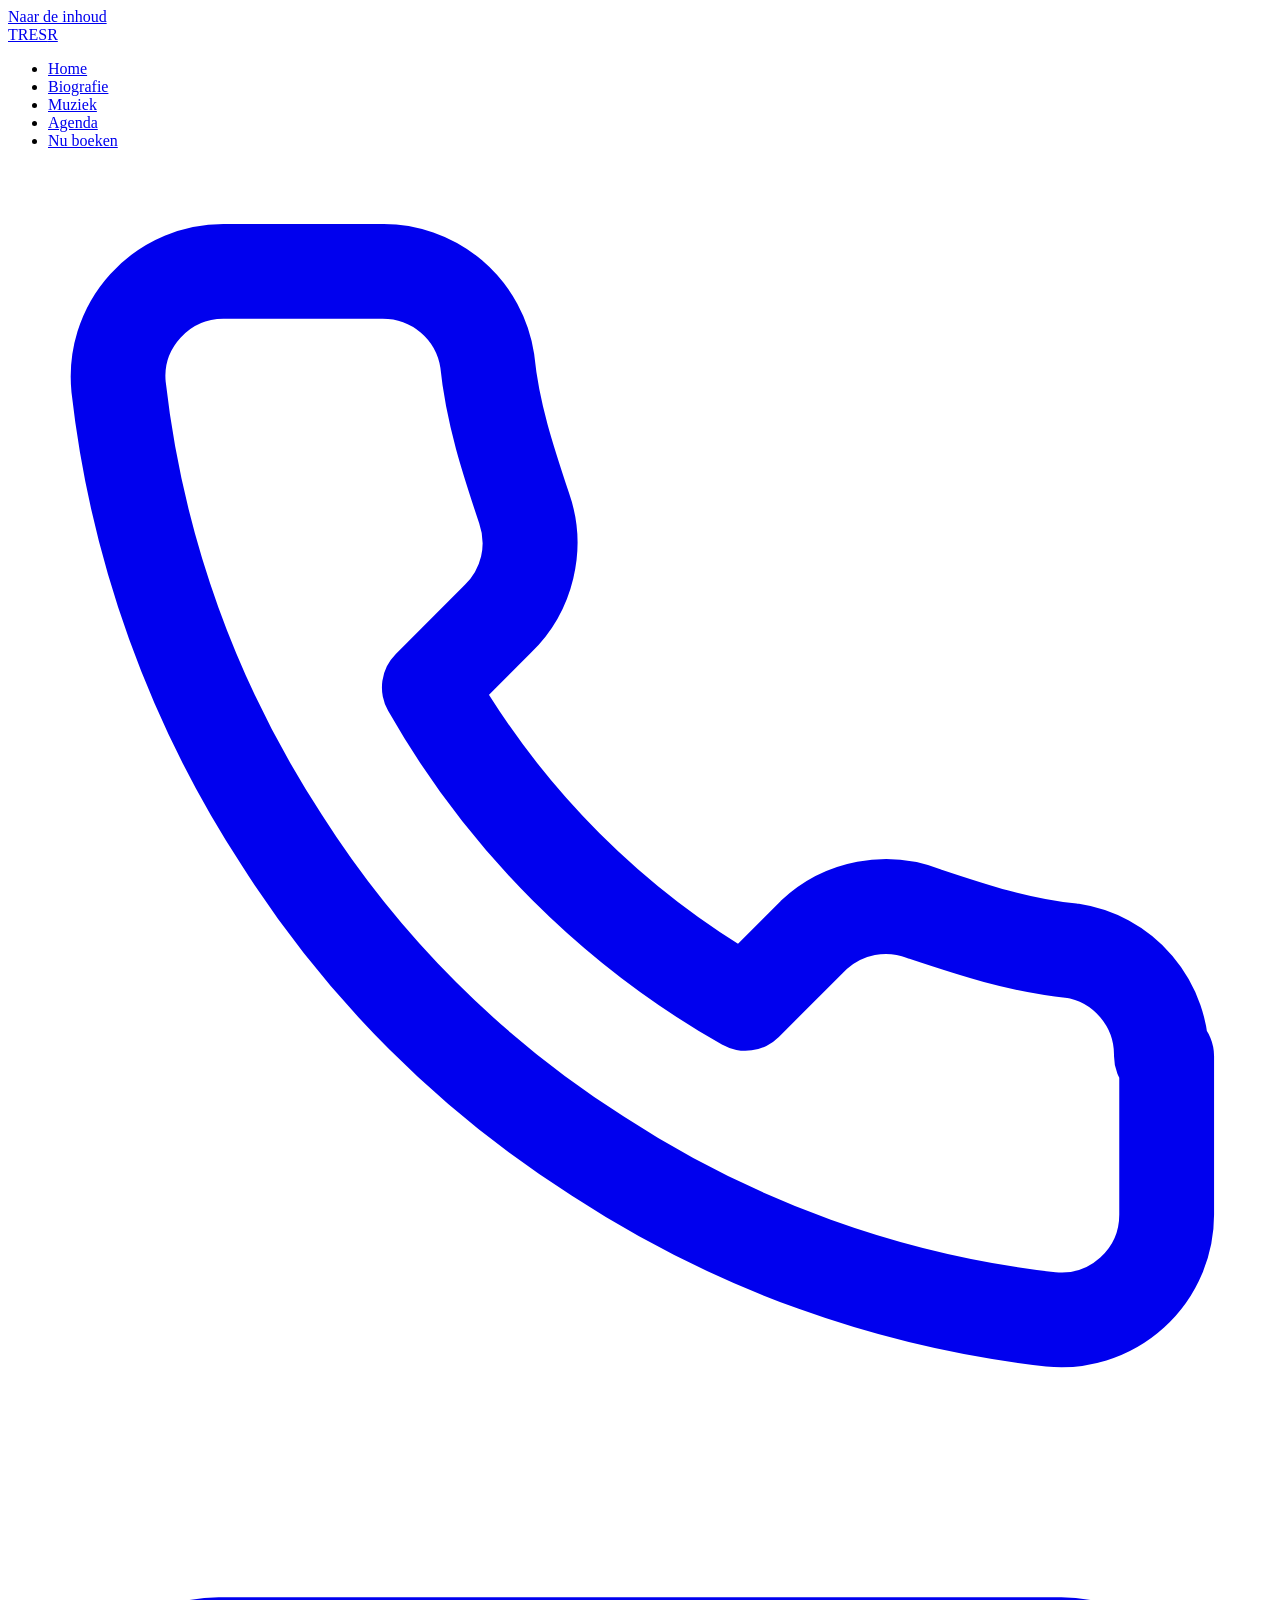
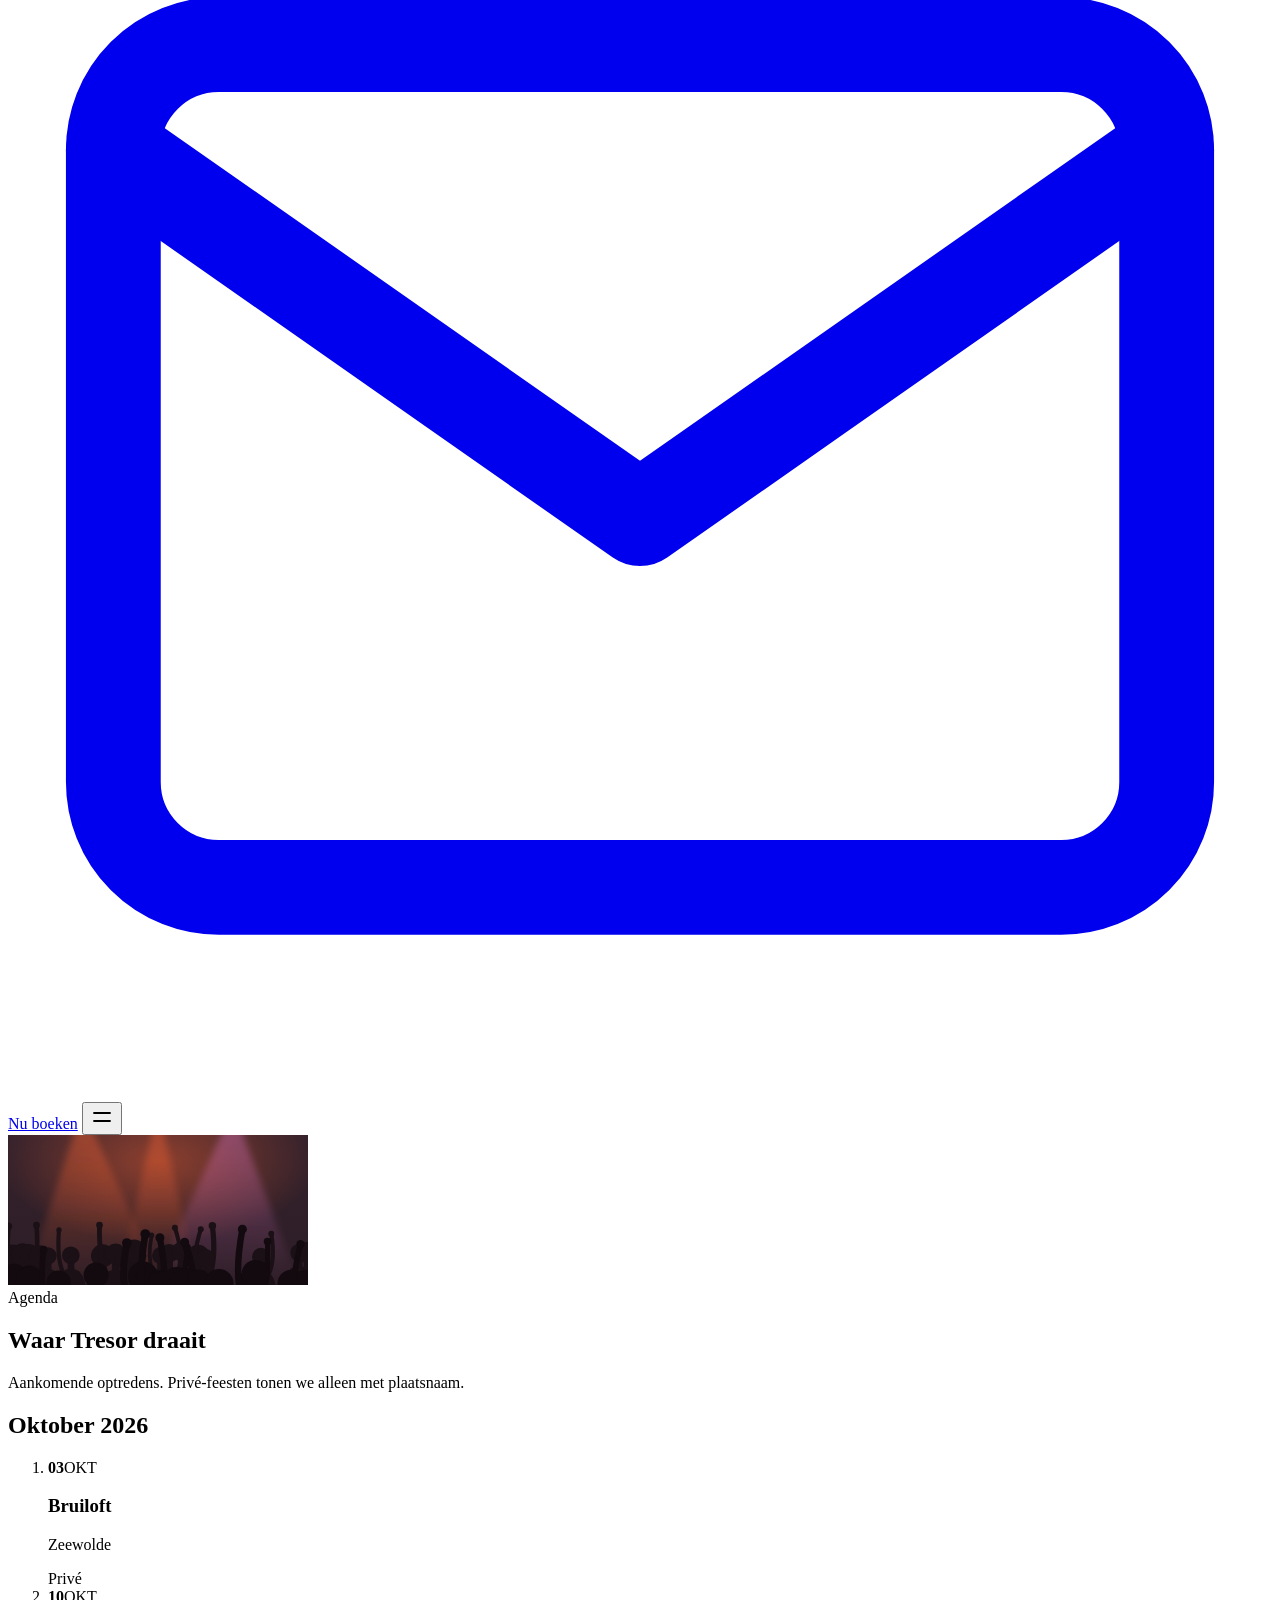
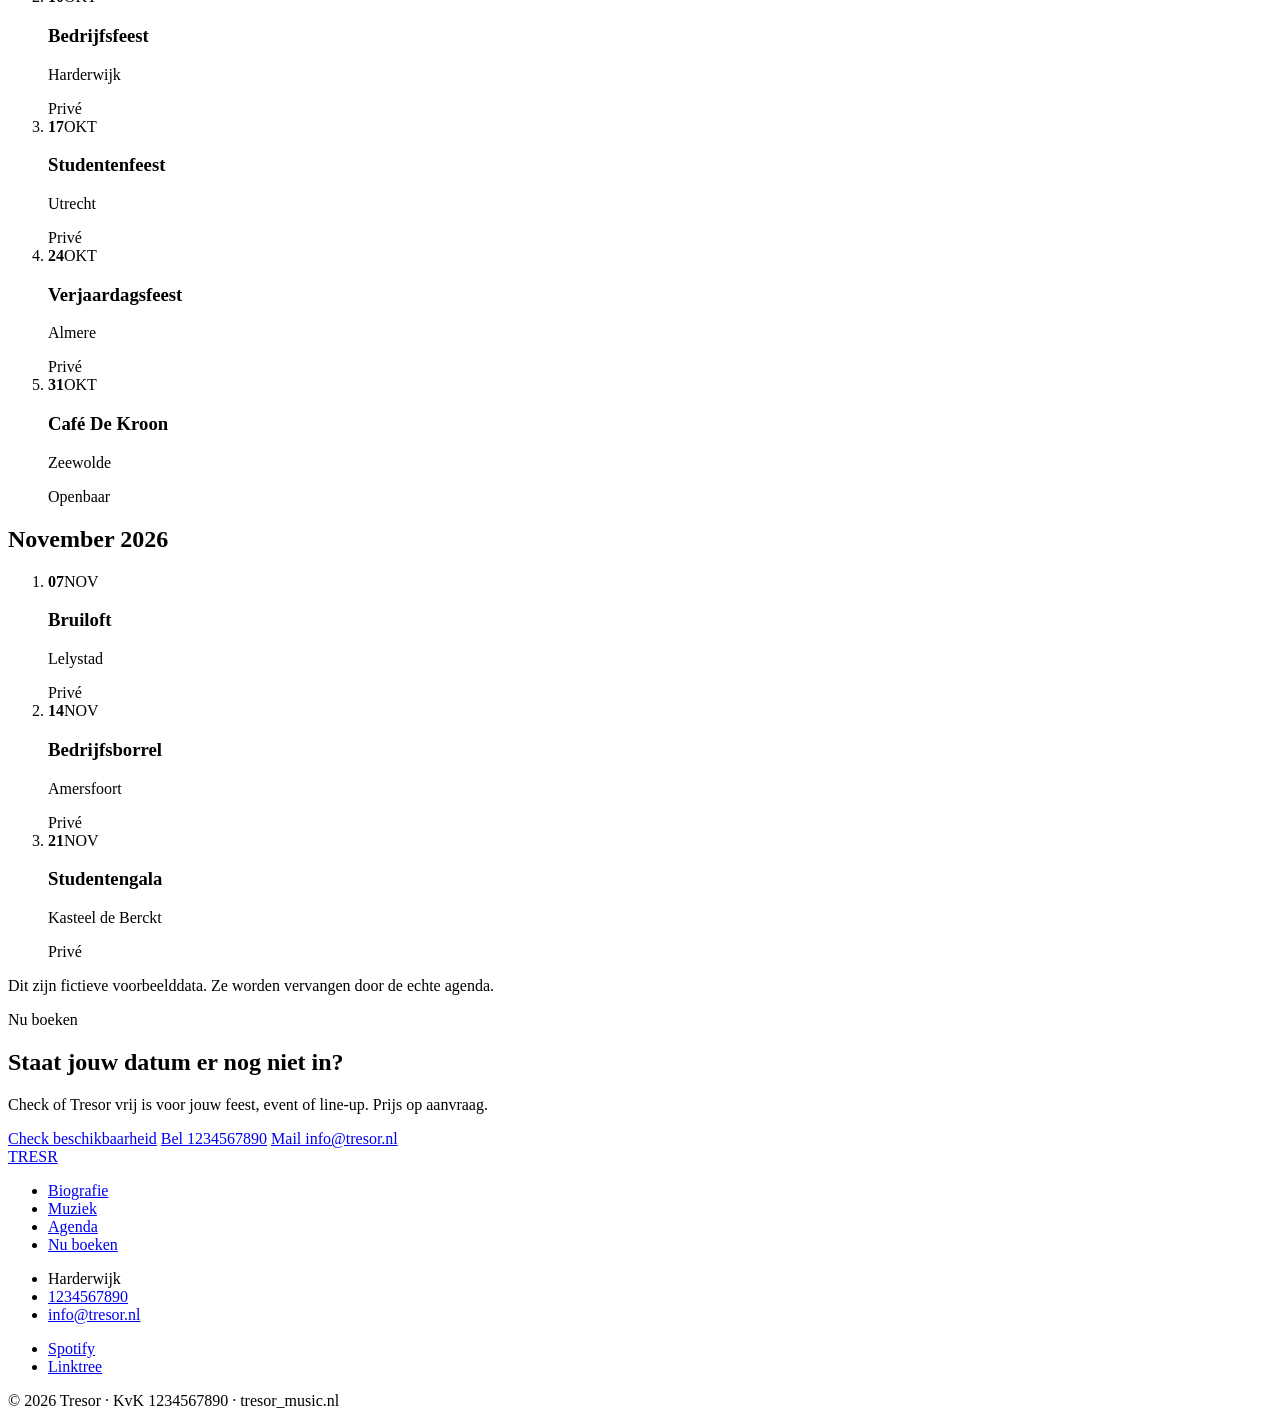
==== agenda.html @ 62b2f8a9 "Add files via upload" ====
<!DOCTYPE html>
<html lang="nl">
<head>
<meta charset="UTF-8">
<meta name="viewport" content="width=device-width, initial-scale=1, viewport-fit=cover">
<title>Agenda | Tresor, DJ uit Harderwijk</title>
<meta name="description" content="Bekijk de agenda van Tresor, DJ en zanger uit Harderwijk: aankomende optredens op bruiloften, bedrijfsfeesten en studentengala's.">
<link rel="preconnect" href="https://fonts.googleapis.com">
<link rel="preconnect" href="https://fonts.gstatic.com" crossorigin>
<link href="https://fonts.googleapis.com/css2?family=Manrope:wght@200;300;400;500;600&display=swap" rel="stylesheet">
<link rel="stylesheet" href="styles.css">
<script src="main.js" defer></script>
</head>
<body>
<!-- Gegenereerde sfeer-illustraties (SVG). Vervang per plek door een echte foto: verwijder de <svg class="scene"> en zet een <img> in de .ph -->
<svg class="sprite" aria-hidden="true" width="0" height="0" style="position:absolute"><defs>
<linearGradient id="gBeamO" x1="0" y1="0" x2="0" y2="1"><stop offset="0" stop-color="#FD6432" stop-opacity=".42"/><stop offset="1" stop-color="#FD6432" stop-opacity="0"/></linearGradient>
<linearGradient id="gBeamP" x1="0" y1="0" x2="0" y2="1"><stop offset="0" stop-color="#F480E1" stop-opacity=".36"/><stop offset="1" stop-color="#F480E1" stop-opacity="0"/></linearGradient>
<linearGradient id="gBg" x1="0" y1="0" x2="0" y2="1"><stop offset="0" stop-color="#37232d"/><stop offset="1" stop-color="#2A1C24"/></linearGradient>
<radialGradient id="gHazeO"><stop offset="0" stop-color="#FD6432" stop-opacity=".45"/><stop offset="1" stop-color="#FD6432" stop-opacity="0"/></radialGradient>
<radialGradient id="gHazeP"><stop offset="0" stop-color="#F480E1" stop-opacity=".35"/><stop offset="1" stop-color="#F480E1" stop-opacity="0"/></radialGradient>
<linearGradient id="gSun" x1="0" y1="0" x2="0" y2="1"><stop offset="0" stop-color="#FD6432"/><stop offset="1" stop-color="#F480E1"/></linearGradient>
<filter id="fBlur" x="-50%" y="-50%" width="200%" height="200%"><feGaussianBlur stdDeviation="14"/></filter>
<filter id="fBeam" x="-50%" y="-10%" width="200%" height="120%"><feGaussianBlur stdDeviation="10"/></filter>
<filter id="fSoft" x="-50%" y="-50%" width="200%" height="200%"><feGaussianBlur stdDeviation="4"/></filter>
</defs><symbol id="s-hero" viewBox="0 0 1600 900" preserveAspectRatio="xMidYMid slice"><rect width="1600" height="900" fill="url(#gBg)"/><ellipse cx="760" cy="360" rx="520" ry="300" fill="url(#gHazeO)"/><polygon points="502 0 538 0 760 820 240 820" fill="url(#gBeamO)" filter="url(#fBeam)"/><polygon points="1022 0 1058 0 1320 820 820 820" fill="url(#gBeamP)" filter="url(#fBeam)"/><polygon points="770 0 790 0 920 700 640 700" fill="url(#gBeamO)" filter="url(#fBeam)"/><rect x="593" y="386" width="33" height="53" fill="#140c11"/><path d="M518 640 C518 450 559 428 610 428 C661 428 702 450 702 640Z" fill="#140c11"/><circle cx="610" cy="360" r="44" fill="#140c11"/><path d="M619 317 A44 44 0 0 1 636 395" stroke="#FD6432" stroke-width="4" fill="none" stroke-linecap="round" opacity=".8"/><path d="M640 410 C680 470 670 540 700 590 C710 610 690 630 670 612" stroke="#FD6432" stroke-opacity=".75" stroke-width="12" fill="none" stroke-linecap="round"/><rect x="943" y="378" width="35" height="55" fill="#140c11"/><path d="M864 640 C864 444 907 421 960 421 C1013 421 1056 444 1056 640Z" fill="#140c11"/><circle cx="960" cy="350" r="46" fill="#140c11"/><path d="M969 305 A46 46 0 0 1 988 387" stroke="#F480E1" stroke-width="4" fill="none" stroke-linecap="round" opacity=".8"/><path d="M900 440 Q860 360 918 344" stroke="#140c11" stroke-width="22" stroke-linecap="round" fill="none"/><circle cx="918" cy="344" r="15" fill="#140c11"/><path d="M1020 440 Q1062 360 1004 344" stroke="#140c11" stroke-width="22" stroke-linecap="round" fill="none"/><circle cx="1004" cy="344" r="15" fill="#140c11"/><path d="M912 350 A48 52 0 0 1 1008 350" stroke="#140c11" stroke-width="12" fill="none"/><rect x="380" y="560" width="840" height="340" fill="#1c1217"/><rect x="380" y="560" width="840" height="4" fill="#FD6432" opacity=".6"/><rect x="-12" y="798" width="28" height="44" fill="#120a0f"/><path d="M-68 1008 C-68 851 -36 833 2 833 C40 833 71 851 71 1008Z" fill="#120a0f"/><circle cx="1.5955061499935823" cy="776.2387177157877" r="36.38632684374735" fill="#120a0f"/><rect x="17" y="791" width="28" height="44" fill="#120a0f"/><path d="M-39 1009 C-39 844 -7 826 31 826 C69 826 100 844 100 1009Z" fill="#120a0f"/><circle cx="30.85927241038999" cy="769.1212798810083" r="36.545753603065776" fill="#120a0f"/><path d="M57 829 Q36 780 40 699" stroke="#120a0f" stroke-width="14" stroke-linecap="round" fill="none"/><circle cx="40" cy="699" r="10" fill="#120a0f"/><rect x="73" y="789" width="23" height="37" fill="#120a0f"/><path d="M27 974 C27 833 53 818 85 818 C117 818 143 833 143 974Z" fill="#120a0f"/><circle cx="85.01155869227559" cy="770.3043328804764" r="30.739560848008928" fill="#120a0f"/><rect x="77" y="802" width="21" height="33" fill="#120a0f"/><path d="M35 956 C35 842 59 828 87 828 C116 828 140 842 140 956Z" fill="#120a0f"/><circle cx="87.46732915329349" cy="785.2034383384029" r="27.631626322408028" fill="#120a0f"/><path d="M255 834 Q277 784 262 686" stroke="#120a0f" stroke-width="14" stroke-linecap="round" fill="none"/><circle cx="262" cy="686" r="10" fill="#120a0f"/><rect x="215" y="793" width="24" height="37" fill="#120a0f"/><path d="M168 977 C168 838 194 823 227 823 C260 823 286 838 286 977Z" fill="#120a0f"/><circle cx="227.01093539857925" cy="774.3418427026422" r="31.233942399529152" fill="#120a0f"/><path d="M337 843 Q315 794 320 680" stroke="#120a0f" stroke-width="14" stroke-linecap="round" fill="none"/><circle cx="320" cy="680" r="10" fill="#120a0f"/><rect x="353" y="803" width="23" height="37" fill="#120a0f"/><path d="M306 975 C306 848 332 832 364 832 C397 832 423 848 423 975Z" fill="#120a0f"/><circle cx="364.30277611658204" cy="784.2570961428694" r="30.89091037967072" fill="#120a0f"/><rect x="357" y="806" width="26" height="41" fill="#120a0f"/><path d="M306 994 C306 855 335 838 370 838 C406 838 435 855 435 994Z" fill="#120a0f"/><circle cx="370.2619884307018" cy="785.5564770377292" r="34.05528250595022" fill="#120a0f"/><rect x="391" y="785" width="29" height="45" fill="#120a0f"/><path d="M334 1015 C334 840 366 821 405 821 C445 821 477 840 477 1015Z" fill="#120a0f"/><circle cx="405.3405834979325" cy="762.8044078041419" r="37.575595367708736" fill="#120a0f"/><rect x="461" y="805" width="26" height="41" fill="#120a0f"/><path d="M408 997 C408 855 438 838 474 838 C510 838 540 855 540 997Z" fill="#120a0f"/><circle cx="474.0789616057682" cy="784.1618361149237" r="34.565804242090394" fill="#120a0f"/><path d="M616 845 Q639 792 606 679" stroke="#120a0f" stroke-width="15" stroke-linecap="round" fill="none"/><circle cx="606" cy="679" r="10" fill="#120a0f"/><rect x="574" y="802" width="25" height="39" fill="#120a0f"/><path d="M524 987 C524 850 552 833 587 833 C621 833 649 850 649 987Z" fill="#120a0f"/><circle cx="586.72647313885" cy="782.5039344851541" r="32.88238822821542" fill="#120a0f"/><path d="M779 845 Q801 796 796 717" stroke="#120a0f" stroke-width="14" stroke-linecap="round" fill="none"/><circle cx="796" cy="717" r="10" fill="#120a0f"/><rect x="739" y="805" width="24" height="37" fill="#120a0f"/><path d="M692 976 C692 850 719 834 751 834 C784 834 810 850 810 976Z" fill="#120a0f"/><circle cx="751.2321523368146" cy="786.269999272837" r="30.925541928150906" fill="#120a0f"/><rect x="749" y="809" width="25" height="40" fill="#120a0f"/><path d="M698 990 C698 857 726 841 761 841 C796 841 825 857 825 990Z" fill="#120a0f"/><circle cx="761.2192622669094" cy="788.8001174171853" r="33.3743903423817" fill="#120a0f"/><rect x="827" y="787" width="23" height="36" fill="#120a0f"/><path d="M781 970 C781 830 807 815 838 815 C869 815 895 830 895 970Z" fill="#120a0f"/><circle cx="838.0171850286142" cy="768.8783926778918" r="29.97144975222809" fill="#120a0f"/><path d="M844 825 Q821 774 853 673" stroke="#120a0f" stroke-width="14" stroke-linecap="round" fill="none"/><circle cx="853" cy="673" r="10" fill="#120a0f"/><rect x="860" y="784" width="24" height="38" fill="#120a0f"/><path d="M812 982 C812 830 839 814 873 814 C906 814 933 830 933 982Z" fill="#120a0f"/><circle cx="872.5359294853611" cy="764.3862129992615" r="32.06504448377653" fill="#120a0f"/><path d="M983 832 Q1009 772 975 677" stroke="#120a0f" stroke-width="17" stroke-linecap="round" fill="none"/><circle cx="975" cy="677" r="12" fill="#120a0f"/><rect x="935" y="783" width="28" height="45" fill="#120a0f"/><path d="M878 1014 C878 838 910 819 949 819 C988 819 1020 838 1020 1014Z" fill="#120a0f"/><circle cx="949.4033160073609" cy="760.9451548652439" r="37.386745917563275" fill="#120a0f"/><rect x="957" y="803" width="28" height="44" fill="#120a0f"/><path d="M901 1008 C901 856 932 837 970 837 C1008 837 1040 856 1040 1008Z" fill="#120a0f"/><circle cx="970.428863297759" cy="780.857903950003" r="36.413348407132666" fill="#120a0f"/><rect x="992" y="801" width="28" height="44" fill="#120a0f"/><path d="M936 1011 C936 854 968 836 1006 836 C1045 836 1076 854 1076 1011Z" fill="#120a0f"/><circle cx="1006.1812987372086" cy="778.8899995263399" r="36.75991569713122" fill="#120a0f"/><rect x="1009" y="793" width="25" height="39" fill="#120a0f"/><path d="M960 983 C960 839 987 823 1021 823 C1055 823 1082 839 1082 983Z" fill="#120a0f"/><circle cx="1021.171479587709" cy="773.3923710333684" r="32.24087581511077" fill="#120a0f"/><rect x="1016" y="793" width="25" height="39" fill="#120a0f"/><path d="M966 986 C966 841 994 824 1028 824 C1062 824 1090 841 1090 986Z" fill="#120a0f"/><circle cx="1028.0717504924255" cy="773.7719773322494" r="32.71113274418469" fill="#120a0f"/><rect x="1069" y="798" width="24" height="39" fill="#120a0f"/><path d="M1020 983 C1020 845 1048 829 1081 829 C1115 829 1142 845 1142 983Z" fill="#120a0f"/><circle cx="1081.1148196061317" cy="778.9324091568086" r="32.08432179134792" fill="#120a0f"/><rect x="1185" y="800" width="22" height="35" fill="#120a0f"/><path d="M1141 963 C1141 842 1166 828 1196 828 C1226 828 1250 842 1250 963Z" fill="#120a0f"/><circle cx="1195.653044170444" cy="783.0505232450065" r="28.85162743357741" fill="#120a0f"/><path d="M1253 837 Q1275 786 1275 693" stroke="#120a0f" stroke-width="15" stroke-linecap="round" fill="none"/><circle cx="1275" cy="693" r="10" fill="#120a0f"/><rect x="1211" y="795" width="25" height="39" fill="#120a0f"/><path d="M1162 984 C1162 842 1190 826 1223 826 C1257 826 1285 842 1285 984Z" fill="#120a0f"/><circle cx="1223.4976039103803" cy="775.8489462543987" r="32.25352751937447" fill="#120a0f"/><path d="M1379 834 Q1401 785 1383 684" stroke="#120a0f" stroke-width="14" stroke-linecap="round" fill="none"/><circle cx="1383" cy="684" r="10" fill="#120a0f"/><rect x="1340" y="794" width="23" height="37" fill="#120a0f"/><path d="M1294 973 C1294 838 1320 823 1352 823 C1384 823 1410 838 1410 973Z" fill="#120a0f"/><circle cx="1351.7967800899976" cy="775.6148650189025" r="30.518198753815703" fill="#120a0f"/><rect x="1342" y="791" width="23" height="36" fill="#120a0f"/><path d="M1296 971 C1296 835 1322 820 1353 820 C1385 820 1411 835 1411 971Z" fill="#120a0f"/><circle cx="1353.4492946381943" cy="772.9025927068064" r="30.23092379649257" fill="#120a0f"/><rect x="1394" y="804" width="20" height="32" fill="#120a0f"/><path d="M1354 948 C1354 843 1376 829 1404 829 C1431 829 1454 843 1454 948Z" fill="#120a0f"/><circle cx="1403.5943037150066" cy="788.7271025507105" r="26.26618962788972" fill="#120a0f"/><rect x="1599" y="805" width="29" height="45" fill="#120a0f"/><path d="M1541 1015 C1541 859 1574 841 1613 841 C1652 841 1684 859 1684 1015Z" fill="#120a0f"/><circle cx="1612.857530237159" cy="782.4543446912228" r="37.559666964635085" fill="#120a0f"/></symbol><symbol id="s-portrait" viewBox="0 0 600 800" preserveAspectRatio="xMidYMid slice"><rect width="600" height="800" fill="url(#gBg)"/><ellipse cx="420" cy="280" rx="300" ry="320" fill="url(#gHazeO)"/><ellipse cx="120" cy="560" rx="220" ry="260" fill="url(#gHazeP)"/><polygon points="462 0 478 0 600 700 330 700" fill="url(#gBeamO)" filter="url(#fBeam)"/><rect x="264" y="358" width="73" height="115" fill="#140c11"/><path d="M90 820 C90 497 184 449 300 449 C416 449 510 497 510 820Z" fill="#140c11"/><circle cx="300" cy="300" r="96" fill="#140c11"/><path d="M319 206 A96 96 0 0 1 358 377" stroke="#FD6432" stroke-width="8" fill="none" stroke-linecap="round" opacity=".8"/><path d="M222 420 Q300 500 378 420" stroke="#241820" stroke-width="18" fill="none" stroke-linecap="round"/><circle cx="222" cy="418" r="24" fill="#241820"/><circle cx="378" cy="418" r="24" fill="#241820"/></symbol><symbol id="s-artwork" viewBox="0 0 600 600" preserveAspectRatio="xMidYMid slice"><rect width="600" height="600" fill="#33242D"/><circle cx="300" cy="330" r="190" fill="url(#gSun)"/><rect x="0" y="360" width="600" height="8" fill="#33242D"/><rect x="0" y="392" width="600" height="12" fill="#33242D"/><rect x="0" y="426" width="600" height="16" fill="#33242D"/><rect x="0" y="462" width="600" height="20" fill="#33242D"/><rect x="0" y="500" width="600" height="26" fill="#33242D"/><rect x="0" y="520" width="600" height="80" fill="#33242D"/><circle cx="300" cy="330" r="20" fill="#33242D"/></symbol><symbol id="s-crowd" viewBox="0 0 800 500" preserveAspectRatio="xMidYMid slice"><rect width="800" height="500" fill="url(#gBg)"/><ellipse cx="400" cy="120" rx="420" ry="220" fill="url(#gHazeO)"/><polygon points="192 0 208 0 420 460 40 460" fill="url(#gBeamO)" filter="url(#fBeam)"/><polygon points="592 0 608 0 780 460 380 460" fill="url(#gBeamP)" filter="url(#fBeam)"/><polygon points="394 0 406 0 500 420 300 420" fill="url(#gBeamO)" filter="url(#fBeam)"/><path d="M-16 431 Q-37 382 -23 285" stroke="#1a1016" stroke-width="14" stroke-linecap="round" fill="none"/><circle cx="-23" cy="285" r="10" fill="#1a1016"/><rect x="-0" y="391" width="23" height="37" fill="#1a1016"/><path d="M-47 564 C-47 436 -20 420 11 420 C43 420 70 436 70 564Z" fill="#1a1016"/><circle cx="11.496353091267299" cy="372.91391305845576" r="30.584684590486795" fill="#1a1016"/><rect x="8" y="395" width="22" height="35" fill="#1a1016"/><path d="M-36 553 C-36 437 -11 422 19 422 C49 422 74 437 74 553Z" fill="#1a1016"/><circle cx="19.129451718915277" cy="377.62394527221625" r="28.820026947612046" fill="#1a1016"/><rect x="20" y="392" width="18" height="29" fill="#1a1016"/><path d="M-17 523 C-17 427 4 415 29 415 C54 415 74 427 74 523Z" fill="#1a1016"/><circle cx="28.71909681075372" cy="378.13878680367196" r="23.878710267871433" fill="#1a1016"/><path d="M64 419 Q83 375 76 290" stroke="#1a1016" stroke-width="12" stroke-linecap="round" fill="none"/><circle cx="76" cy="290" r="9" fill="#1a1016"/><rect x="28" y="383" width="21" height="33" fill="#1a1016"/><path d="M-14 546 C-14 423 10 409 39 409 C68 409 91 423 91 546Z" fill="#1a1016"/><circle cx="38.67855580267991" cy="366.31063605988504" r="27.643682931333867" fill="#1a1016"/><path d="M13 430 Q-9 380 1 293" stroke="#1a1016" stroke-width="14" stroke-linecap="round" fill="none"/><circle cx="1" cy="293" r="10" fill="#1a1016"/><rect x="29" y="390" width="24" height="37" fill="#1a1016"/><path d="M-18 567 C-18 435 8 419 41 419 C73 419 100 435 100 567Z" fill="#1a1016"/><circle cx="40.84648080073592" cy="370.96494964679283" r="31.234413836388615" fill="#1a1016"/><rect x="46" y="385" width="21" height="33" fill="#1a1016"/><path d="M3 546 C3 425 27 411 56 411 C85 411 109 425 109 546Z" fill="#1a1016"/><circle cx="56.198931208846645" cy="368.3430589382444" r="27.74423710258671" fill="#1a1016"/><rect x="73" y="391" width="22" height="35" fill="#1a1016"/><path d="M28 556 C28 433 53 419 84 419 C115 419 140 433 140 556Z" fill="#1a1016"/><circle cx="83.9936473657023" cy="373.25201656792626" r="29.294452894392176" fill="#1a1016"/><rect x="98" y="386" width="18" height="28" fill="#1a1016"/><path d="M63 519 C63 420 82 408 107 408 C131 408 151 420 151 519Z" fill="#1a1016"/><circle cx="106.71330609658162" cy="372.24611036569814" r="23.18065778254962" fill="#1a1016"/><path d="M146 415 Q130 378 136 303" stroke="#1a1016" stroke-width="11" stroke-linecap="round" fill="none"/><circle cx="136" cy="303" r="7" fill="#1a1016"/><rect x="159" y="385" width="18" height="28" fill="#1a1016"/><path d="M123 521 C123 419 143 407 168 407 C192 407 212 419 212 521Z" fill="#1a1016"/><circle cx="167.5207302698922" cy="370.79973079729" r="23.51984534660505" fill="#1a1016"/><rect x="240" y="391" width="23" height="37" fill="#1a1016"/><path d="M194 565 C194 435 220 420 252 420 C284 420 310 435 310 565Z" fill="#1a1016"/><circle cx="252.01952245985638" cy="372.28061188574844" r="30.754778118308884" fill="#1a1016"/><path d="M262 420 Q242 375 244 290" stroke="#1a1016" stroke-width="13" stroke-linecap="round" fill="none"/><circle cx="244" cy="290" r="9" fill="#1a1016"/><rect x="277" y="384" width="21" height="34" fill="#1a1016"/><path d="M234 548 C234 424 258 410 287 410 C316 410 340 424 340 548Z" fill="#1a1016"/><circle cx="287.17869020657184" cy="367.03646647420277" r="27.943698771050183" fill="#1a1016"/><rect x="302" y="396" width="22" height="34" fill="#1a1016"/><path d="M259 552 C259 437 283 423 313 423 C343 423 368 437 368 552Z" fill="#1a1016"/><circle cx="313.2115987066553" cy="378.6098682011403" r="28.641522054746744" fill="#1a1016"/><rect x="326" y="374" width="22" height="34" fill="#1a1016"/><path d="M283 551 C283 416 307 402 337 402 C366 402 391 416 391 551Z" fill="#1a1016"/><circle cx="336.59611887971175" cy="357.3802231634423" r="28.471288545276686" fill="#1a1016"/><rect x="335" y="387" width="19" height="30" fill="#1a1016"/><path d="M297 529 C297 423 318 411 344 411 C370 411 391 423 391 529Z" fill="#1a1016"/><circle cx="344.26237427640416" cy="372.33171444621394" r="24.845955320941492" fill="#1a1016"/><path d="M386 414 Q371 378 383 317" stroke="#1a1016" stroke-width="10" stroke-linecap="round" fill="none"/><circle cx="383" cy="317" r="7" fill="#1a1016"/><rect x="398" y="385" width="17" height="27" fill="#1a1016"/><path d="M364 513 C364 417 383 406 406 406 C429 406 448 417 448 513Z" fill="#1a1016"/><circle cx="406.24601587911303" cy="371.79082538089705" r="22.225629280555886" fill="#1a1016"/><path d="M453 413 Q470 373 445 297" stroke="#1a1016" stroke-width="11" stroke-linecap="round" fill="none"/><circle cx="445" cy="297" r="8" fill="#1a1016"/><rect x="421" y="380" width="19" height="30" fill="#1a1016"/><path d="M383 529 C383 416 404 404 430 404 C456 404 477 416 477 529Z" fill="#1a1016"/><circle cx="430.1408836176189" cy="365.30697084990646" r="24.874319264988618" fill="#1a1016"/><rect x="454" y="377" width="21" height="33" fill="#1a1016"/><path d="M413 545 C413 417 436 403 465 403 C493 403 517 417 517 545Z" fill="#1a1016"/><circle cx="464.7664768386989" cy="360.56951401991466" r="27.494399091440375" fill="#1a1016"/><path d="M535 431 Q556 382 545 292" stroke="#1a1016" stroke-width="14" stroke-linecap="round" fill="none"/><circle cx="545" cy="292" r="10" fill="#1a1016"/><rect x="495" y="392" width="23" height="37" fill="#1a1016"/><path d="M449 564 C449 436 475 421 507 421 C539 421 565 436 565 564Z" fill="#1a1016"/><circle cx="507.04390682069504" cy="373.17537745833994" r="30.63984469698515" fill="#1a1016"/><path d="M505 425 Q488 386 514 301" stroke="#1a1016" stroke-width="11" stroke-linecap="round" fill="none"/><circle cx="514" cy="301" r="8" fill="#1a1016"/><rect x="518" y="393" width="18" height="29" fill="#1a1016"/><path d="M481 526 C481 428 501 416 527 416 C552 416 573 428 573 526Z" fill="#1a1016"/><circle cx="526.7849573534771" cy="378.38627862641624" r="24.307515081086823" fill="#1a1016"/><path d="M696 420 Q713 382 702 313" stroke="#1a1016" stroke-width="11" stroke-linecap="round" fill="none"/><circle cx="702" cy="313" r="8" fill="#1a1016"/><rect x="666" y="389" width="18" height="29" fill="#1a1016"/><path d="M629 523 C629 423 650 412 675 412 C699 412 720 423 720 523Z" fill="#1a1016"/><circle cx="674.555784724512" cy="374.6267548216682" r="23.823428739811973" fill="#1a1016"/><rect x="767" y="378" width="18" height="28" fill="#1a1016"/><path d="M732 520 C732 412 752 400 776 400 C800 400 820 412 820 520Z" fill="#1a1016"/><circle cx="776.0755116638848" cy="364.0154652768267" r="23.25491512495977" fill="#1a1016"/><path d="M826 417 Q846 372 827 287" stroke="#1a1016" stroke-width="13" stroke-linecap="round" fill="none"/><circle cx="827" cy="287" r="9" fill="#1a1016"/><rect x="789" y="380" width="22" height="34" fill="#1a1016"/><path d="M746 551 C746 422 770 407 800 407 C830 407 854 422 854 551Z" fill="#1a1016"/><circle cx="800.0542886980528" cy="363.10351483811" r="28.54966463716329" fill="#1a1016"/><path d="M-19 503 Q-45 443 -38 345" stroke="#120a0f" stroke-width="17" stroke-linecap="round" fill="none"/><circle cx="-38" cy="345" r="12" fill="#120a0f"/><rect x="1" y="454" width="29" height="45" fill="#120a0f"/><path d="M-57 677 C-57 509 -24 490 15 490 C55 490 87 509 87 677Z" fill="#120a0f"/><circle cx="15.179482550670642" cy="431.3622039861755" r="37.84707040240609" fill="#120a0f"/><rect x="45" y="447" width="23" height="37" fill="#120a0f"/><path d="M-2 633 C-2 491 24 476 56 476 C88 476 114 491 114 633Z" fill="#120a0f"/><circle cx="56.1632514931451" cy="428.58939486526225" r="30.427833365518595" fill="#120a0f"/><rect x="44" y="463" width="30" height="47" fill="#120a0f"/><path d="M-16 686 C-16 520 18 501 59 501 C100 501 134 520 134 686Z" fill="#120a0f"/><circle cx="59.06370323254352" cy="439.7316001729186" r="39.33730087851892" fill="#120a0f"/><path d="M106 505 Q83 454 95 355" stroke="#120a0f" stroke-width="15" stroke-linecap="round" fill="none"/><circle cx="95" cy="355" r="10" fill="#120a0f"/><rect x="123" y="463" width="25" height="39" fill="#120a0f"/><path d="M74 644 C74 510 101 494 135 494 C169 494 197 510 197 644Z" fill="#120a0f"/><circle cx="135.11468883809636" cy="443.95439921399424" r="32.3438565301112" fill="#120a0f"/><rect x="222" y="443" width="25" height="40" fill="#120a0f"/><path d="M172 650 C172 492 200 475 235 475 C270 475 298 492 298 650Z" fill="#120a0f"/><circle cx="234.8570606046014" cy="423.3921461496367" r="33.33795479596663" fill="#120a0f"/><path d="M324 503 Q296 439 317 338" stroke="#120a0f" stroke-width="18" stroke-linecap="round" fill="none"/><circle cx="317" cy="338" r="13" fill="#120a0f"/><rect x="345" y="451" width="30" height="48" fill="#120a0f"/><path d="M284 690 C284 509 318 489 360 489 C402 489 436 509 436 690Z" fill="#120a0f"/><circle cx="359.99882494824766" cy="427.3033276434422" r="40.08258659391434" fill="#120a0f"/><path d="M404 517 Q430 458 405 324" stroke="#120a0f" stroke-width="17" stroke-linecap="round" fill="none"/><circle cx="405" cy="324" r="12" fill="#120a0f"/><rect x="357" y="469" width="28" height="44" fill="#120a0f"/><path d="M301 671 C301 522 333 504 371 504 C410 504 441 522 441 671Z" fill="#120a0f"/><circle cx="371.1460588838096" cy="446.82628323645076" r="36.75770712789487" fill="#120a0f"/><path d="M370 526 Q342 462 366 314" stroke="#120a0f" stroke-width="18" stroke-linecap="round" fill="none"/><circle cx="366" cy="314" r="13" fill="#120a0f"/><rect x="391" y="474" width="31" height="48" fill="#120a0f"/><path d="M330 691 C330 532 365 512 407 512 C449 512 483 532 483 691Z" fill="#120a0f"/><circle cx="406.5866693723077" cy="449.9824888979333" r="40.16771727963365" fill="#120a0f"/><rect x="397" y="469" width="26" height="42" fill="#120a0f"/><path d="M344 659 C344 519 374 502 410 502 C446 502 476 519 476 659Z" fill="#120a0f"/><circle cx="410.0032567951166" cy="447.96841844458874" r="34.76909265695137" fill="#120a0f"/><path d="M486 516 Q513 453 471 336" stroke="#120a0f" stroke-width="18" stroke-linecap="round" fill="none"/><circle cx="471" cy="336" r="12" fill="#120a0f"/><rect x="435" y="465" width="30" height="47" fill="#120a0f"/><path d="M375 686 C375 522 409 502 450 502 C491 502 525 522 525 686Z" fill="#120a0f"/><circle cx="450.2088043076166" cy="441.509162967417" r="39.342130304119806" fill="#120a0f"/><rect x="458" y="470" width="31" height="49" fill="#120a0f"/><path d="M395 696 C395 530 430 509 473 509 C516 509 551 530 551 696Z" fill="#120a0f"/><circle cx="473.40325623391345" cy="445.5772491419517" r="41.07417244774029" fill="#120a0f"/><path d="M482 496 Q461 448 479 366" stroke="#120a0f" stroke-width="14" stroke-linecap="round" fill="none"/><circle cx="479" cy="366" r="9" fill="#120a0f"/><rect x="498" y="457" width="23" height="36" fill="#120a0f"/><path d="M452 631 C452 501 478 485 509 485 C541 485 566 501 566 631Z" fill="#120a0f"/><circle cx="509.10148498211356" cy="438.79254683892793" r="30.1314601653719" fill="#120a0f"/><rect x="548" y="469" width="29" height="47" fill="#120a0f"/><path d="M489 683 C489 525 522 506 562 506 C603 506 636 525 636 683Z" fill="#120a0f"/><circle cx="562.4883253346409" cy="445.9365911009979" r="38.78273058857221" fill="#120a0f"/><path d="M674 499 Q696 449 692 334" stroke="#120a0f" stroke-width="14" stroke-linecap="round" fill="none"/><circle cx="692" cy="334" r="10" fill="#120a0f"/><rect x="634" y="458" width="24" height="38" fill="#120a0f"/><path d="M586 638 C586 504 613 488 646 488 C679 488 706 504 706 638Z" fill="#120a0f"/><circle cx="646.1005729167603" cy="439.43125983965245" r="31.398095851676466" fill="#120a0f"/><path d="M627 491 Q601 432 625 301" stroke="#120a0f" stroke-width="17" stroke-linecap="round" fill="none"/><circle cx="625" cy="301" r="12" fill="#120a0f"/><rect x="646" y="443" width="28" height="45" fill="#120a0f"/><path d="M590 673 C590 496 621 478 660 478 C699 478 731 496 731 673Z" fill="#120a0f"/><circle cx="660.1014088684291" cy="420.37192921896343" r="37.11288752890931" fill="#120a0f"/><rect x="742" y="470" width="29" height="45" fill="#120a0f"/><path d="M685 676 C685 524 717 505 756 505 C796 505 828 524 828 676Z" fill="#120a0f"/><circle cx="756.3368905799326" cy="446.9738014239823" r="37.70202787908553" fill="#120a0f"/><rect x="778" y="463" width="25" height="39" fill="#120a0f"/><path d="M729 645 C729 510 756 494 790 494 C824 494 852 510 852 645Z" fill="#120a0f"/><circle cx="790.396536145476" cy="443.2726092372438" r="32.55892042293027" fill="#120a0f"/><path d="M774 506 Q751 452 780 341" stroke="#120a0f" stroke-width="15" stroke-linecap="round" fill="none"/><circle cx="780" cy="341" r="11" fill="#120a0f"/><rect x="792" y="462" width="26" height="41" fill="#120a0f"/><path d="M741 654 C741 512 770 495 805 495 C841 495 870 512 870 654Z" fill="#120a0f"/><circle cx="805.0424734709737" cy="441.95242036916704" r="33.94746510657276" fill="#120a0f"/></symbol><symbol id="s-confetti" viewBox="0 0 800 500" preserveAspectRatio="xMidYMid slice"><rect x="498" y="245" width="7" height="12" rx="1" fill="#FD6432" opacity="0.85" transform="rotate(151 498 245)"/><rect x="199" y="17" width="7" height="12" rx="1" fill="#F480E1" opacity="0.71" transform="rotate(20 199 17)"/><rect x="197" y="179" width="7" height="12" rx="1" fill="#F480E1" opacity="0.60" transform="rotate(2 197 179)"/><rect x="224" y="302" width="7" height="12" rx="1" fill="#FD6432" opacity="0.86" transform="rotate(29 224 302)"/><rect x="111" y="204" width="7" height="12" rx="1" fill="#F480E1" opacity="0.94" transform="rotate(24 111 204)"/><rect x="4" y="255" width="7" height="12" rx="1" fill="#F480E1" opacity="0.63" transform="rotate(157 4 255)"/><rect x="769" y="178" width="7" height="12" rx="1" fill="#F480E1" opacity="0.94" transform="rotate(33 769 178)"/><rect x="158" y="318" width="7" height="12" rx="1" fill="#FD6432" opacity="0.66" transform="rotate(54 158 318)"/><rect x="133" y="48" width="7" height="12" rx="1" fill="#FD6432" opacity="0.87" transform="rotate(60 133 48)"/><rect x="469" y="197" width="7" height="12" rx="1" fill="#FFF8F4" opacity="0.66" transform="rotate(12 469 197)"/><rect x="245" y="230" width="7" height="12" rx="1" fill="#F480E1" opacity="0.82" transform="rotate(87 245 230)"/><rect x="46" y="322" width="7" height="12" rx="1" fill="#FD6432" opacity="0.66" transform="rotate(171 46 322)"/><rect x="323" y="181" width="7" height="12" rx="1" fill="#FD6432" opacity="0.76" transform="rotate(66 323 181)"/><rect x="7" y="15" width="7" height="12" rx="1" fill="#F480E1" opacity="0.93" transform="rotate(112 7 15)"/><rect x="95" y="81" width="7" height="12" rx="1" fill="#FD6432" opacity="0.66" transform="rotate(62 95 81)"/><rect x="420" y="256" width="7" height="12" rx="1" fill="#FD6432" opacity="0.85" transform="rotate(106 420 256)"/><rect x="294" y="98" width="7" height="12" rx="1" fill="#FD6432" opacity="0.54" transform="rotate(170 294 98)"/><rect x="273" y="202" width="7" height="12" rx="1" fill="#F480E1" opacity="0.92" transform="rotate(61 273 202)"/><rect x="436" y="103" width="7" height="12" rx="1" fill="#FFF8F4" opacity="0.86" transform="rotate(55 436 103)"/><rect x="501" y="238" width="7" height="12" rx="1" fill="#FFF8F4" opacity="0.57" transform="rotate(179 501 238)"/><rect x="39" y="326" width="7" height="12" rx="1" fill="#FD6432" opacity="0.83" transform="rotate(6 39 326)"/><rect x="275" y="83" width="7" height="12" rx="1" fill="#FD6432" opacity="0.94" transform="rotate(26 275 83)"/><rect x="511" y="265" width="7" height="12" rx="1" fill="#FFF8F4" opacity="0.56" transform="rotate(151 511 265)"/><rect x="585" y="313" width="7" height="12" rx="1" fill="#FD6432" opacity="0.70" transform="rotate(19 585 313)"/><rect x="119" y="279" width="7" height="12" rx="1" fill="#FFF8F4" opacity="0.91" transform="rotate(25 119 279)"/><rect x="496" y="56" width="7" height="12" rx="1" fill="#FD6432" opacity="0.81" transform="rotate(173 496 56)"/><rect x="254" y="90" width="7" height="12" rx="1" fill="#FD6432" opacity="0.57" transform="rotate(73 254 90)"/><rect x="302" y="326" width="7" height="12" rx="1" fill="#F480E1" opacity="0.72" transform="rotate(113 302 326)"/><rect x="271" y="29" width="7" height="12" rx="1" fill="#FFF8F4" opacity="0.75" transform="rotate(93 271 29)"/><rect x="402" y="21" width="7" height="12" rx="1" fill="#FFF8F4" opacity="0.80" transform="rotate(125 402 21)"/><rect x="608" y="120" width="7" height="12" rx="1" fill="#FFF8F4" opacity="0.62" transform="rotate(150 608 120)"/><rect x="785" y="236" width="7" height="12" rx="1" fill="#FFF8F4" opacity="0.76" transform="rotate(117 785 236)"/><rect x="9" y="181" width="7" height="12" rx="1" fill="#FFF8F4" opacity="0.62" transform="rotate(59 9 181)"/><rect x="231" y="165" width="7" height="12" rx="1" fill="#FFF8F4" opacity="0.79" transform="rotate(63 231 165)"/><rect x="590" y="273" width="7" height="12" rx="1" fill="#FFF8F4" opacity="0.58" transform="rotate(166 590 273)"/><rect x="694" y="148" width="7" height="12" rx="1" fill="#FFF8F4" opacity="0.73" transform="rotate(172 694 148)"/><rect x="423" y="55" width="7" height="12" rx="1" fill="#FFF8F4" opacity="0.71" transform="rotate(169 423 55)"/><rect x="553" y="237" width="7" height="12" rx="1" fill="#FD6432" opacity="0.85" transform="rotate(31 553 237)"/><rect x="465" y="220" width="7" height="12" rx="1" fill="#FD6432" opacity="0.75" transform="rotate(54 465 220)"/><rect x="694" y="89" width="7" height="12" rx="1" fill="#FD6432" opacity="0.76" transform="rotate(35 694 89)"/><rect x="499" y="60" width="7" height="12" rx="1" fill="#F480E1" opacity="0.52" transform="rotate(114 499 60)"/><rect x="377" y="75" width="7" height="12" rx="1" fill="#FD6432" opacity="0.55" transform="rotate(161 377 75)"/><rect x="774" y="159" width="7" height="12" rx="1" fill="#FD6432" opacity="0.66" transform="rotate(75 774 159)"/><rect x="530" y="24" width="7" height="12" rx="1" fill="#F480E1" opacity="0.91" transform="rotate(43 530 24)"/><rect x="1" y="134" width="7" height="12" rx="1" fill="#FFF8F4" opacity="0.89" transform="rotate(154 1 134)"/><rect x="551" y="181" width="7" height="12" rx="1" fill="#FD6432" opacity="0.64" transform="rotate(99 551 181)"/><rect x="236" y="169" width="7" height="12" rx="1" fill="#FFF8F4" opacity="0.87" transform="rotate(172 236 169)"/><rect x="335" y="268" width="7" height="12" rx="1" fill="#FFF8F4" opacity="0.57" transform="rotate(84 335 268)"/><rect x="306" y="157" width="7" height="12" rx="1" fill="#F480E1" opacity="0.77" transform="rotate(174 306 157)"/><rect x="281" y="295" width="7" height="12" rx="1" fill="#FD6432" opacity="0.65" transform="rotate(69 281 295)"/><rect x="733" y="178" width="7" height="12" rx="1" fill="#FFF8F4" opacity="0.90" transform="rotate(113 733 178)"/><rect x="301" y="142" width="7" height="12" rx="1" fill="#F480E1" opacity="0.72" transform="rotate(89 301 142)"/><rect x="567" y="127" width="7" height="12" rx="1" fill="#F480E1" opacity="0.62" transform="rotate(107 567 127)"/><rect x="785" y="164" width="7" height="12" rx="1" fill="#FD6432" opacity="0.93" transform="rotate(4 785 164)"/><rect x="246" y="307" width="7" height="12" rx="1" fill="#F480E1" opacity="0.55" transform="rotate(86 246 307)"/><rect x="497" y="146" width="7" height="12" rx="1" fill="#FFF8F4" opacity="0.56" transform="rotate(7 497 146)"/><rect x="314" y="158" width="7" height="12" rx="1" fill="#FFF8F4" opacity="0.71" transform="rotate(44 314 158)"/><rect x="29" y="162" width="7" height="12" rx="1" fill="#F480E1" opacity="0.63" transform="rotate(130 29 162)"/><rect x="394" y="328" width="7" height="12" rx="1" fill="#FD6432" opacity="0.56" transform="rotate(3 394 328)"/><rect x="226" y="234" width="7" height="12" rx="1" fill="#FFF8F4" opacity="0.51" transform="rotate(132 226 234)"/><rect x="280" y="225" width="7" height="12" rx="1" fill="#F480E1" opacity="0.61" transform="rotate(7 280 225)"/><rect x="364" y="302" width="7" height="12" rx="1" fill="#F480E1" opacity="0.85" transform="rotate(3 364 302)"/><rect x="342" y="190" width="7" height="12" rx="1" fill="#FD6432" opacity="0.88" transform="rotate(155 342 190)"/><rect x="381" y="225" width="7" height="12" rx="1" fill="#F480E1" opacity="0.71" transform="rotate(162 381 225)"/><rect x="607" y="100" width="7" height="12" rx="1" fill="#FD6432" opacity="0.69" transform="rotate(125 607 100)"/><rect x="229" y="258" width="7" height="12" rx="1" fill="#FFF8F4" opacity="0.72" transform="rotate(26 229 258)"/><rect x="439" y="164" width="7" height="12" rx="1" fill="#FFF8F4" opacity="0.69" transform="rotate(97 439 164)"/><rect x="433" y="16" width="7" height="12" rx="1" fill="#F480E1" opacity="0.54" transform="rotate(48 433 16)"/><rect x="50" y="311" width="7" height="12" rx="1" fill="#FFF8F4" opacity="0.94" transform="rotate(130 50 311)"/><rect x="799" y="231" width="7" height="12" rx="1" fill="#FD6432" opacity="0.56" transform="rotate(22 799 231)"/><rect x="492" y="272" width="7" height="12" rx="1" fill="#FD6432" opacity="0.56" transform="rotate(128 492 272)"/><rect x="234" y="303" width="7" height="12" rx="1" fill="#F480E1" opacity="0.58" transform="rotate(33 234 303)"/><rect x="642" y="22" width="7" height="12" rx="1" fill="#F480E1" opacity="0.55" transform="rotate(8 642 22)"/><rect x="303" y="24" width="7" height="12" rx="1" fill="#FD6432" opacity="0.55" transform="rotate(103 303 24)"/><rect x="319" y="206" width="7" height="12" rx="1" fill="#FD6432" opacity="0.64" transform="rotate(78 319 206)"/><rect x="480" y="162" width="7" height="12" rx="1" fill="#FFF8F4" opacity="0.56" transform="rotate(165 480 162)"/><rect x="236" y="188" width="7" height="12" rx="1" fill="#FFF8F4" opacity="0.75" transform="rotate(164 236 188)"/><rect x="497" y="87" width="7" height="12" rx="1" fill="#F480E1" opacity="0.84" transform="rotate(46 497 87)"/><rect x="414" y="44" width="7" height="12" rx="1" fill="#F480E1" opacity="0.70" transform="rotate(155 414 44)"/><rect x="311" y="43" width="7" height="12" rx="1" fill="#FD6432" opacity="0.54" transform="rotate(118 311 43)"/><rect x="534" y="30" width="7" height="12" rx="1" fill="#FD6432" opacity="0.70" transform="rotate(91 534 30)"/><rect x="312" y="153" width="7" height="12" rx="1" fill="#FFF8F4" opacity="0.74" transform="rotate(19 312 153)"/><rect x="434" y="127" width="7" height="12" rx="1" fill="#F480E1" opacity="0.69" transform="rotate(170 434 127)"/><rect x="636" y="247" width="7" height="12" rx="1" fill="#FD6432" opacity="0.80" transform="rotate(175 636 247)"/><rect x="656" y="46" width="7" height="12" rx="1" fill="#FD6432" opacity="0.61" transform="rotate(64 656 46)"/><rect x="267" y="203" width="7" height="12" rx="1" fill="#FFF8F4" opacity="0.67" transform="rotate(143 267 203)"/><rect x="578" y="118" width="7" height="12" rx="1" fill="#FFF8F4" opacity="0.70" transform="rotate(145 578 118)"/><rect x="681" y="171" width="7" height="12" rx="1" fill="#F480E1" opacity="0.68" transform="rotate(133 681 171)"/><rect x="78" y="11" width="7" height="12" rx="1" fill="#F480E1" opacity="0.72" transform="rotate(35 78 11)"/><rect x="750" y="218" width="7" height="12" rx="1" fill="#FFF8F4" opacity="0.71" transform="rotate(0 750 218)"/></symbol><symbol id="s-duo" viewBox="0 0 800 400" preserveAspectRatio="xMidYMid slice"><rect width="800" height="400" fill="url(#gBg)"/><ellipse cx="400" cy="140" rx="360" ry="180" fill="url(#gHazeP)"/><polygon points="294 0 306 0 440 380 160 380" fill="url(#gBeamO)" filter="url(#fBeam)"/><polygon points="514 0 526 0 660 380 400 380" fill="url(#gBeamP)" filter="url(#fBeam)"/><rect x="289" y="193" width="23" height="36" fill="#140c11"/><path d="M236 320 C236 236 265 222 300 222 C335 222 364 236 364 320Z" fill="#140c11"/><circle cx="300" cy="175" r="30" fill="#140c11"/><path d="M306 146 A30 30 0 0 1 318 199" stroke="#FD6432" stroke-width="2" fill="none" stroke-linecap="round" opacity=".8"/><path d="M318 211 C346 250 338 280 356 296" stroke="#FD6432" stroke-opacity=".75" stroke-width="8" fill="none" stroke-linecap="round"/><rect x="498" y="190" width="24" height="37" fill="#140c11"/><path d="M444 320 C444 235 474 219 510 219 C546 219 576 235 576 320Z" fill="#140c11"/><circle cx="510" cy="171" r="31" fill="#140c11"/><path d="M516 141 A31 31 0 0 1 529 196" stroke="#F480E1" stroke-width="2" fill="none" stroke-linecap="round" opacity=".8"/><path d="M478 173 A33 36 0 0 1 542 173" stroke="#140c11" stroke-width="8" fill="none"/><rect x="0" y="270" width="800" height="130" fill="#1c1217"/><rect x="0" y="270" width="800" height="3" fill="#FD6432" opacity=".6"/></symbol><symbol id="s-deck" viewBox="0 0 400 400" preserveAspectRatio="xMidYMid slice"><rect width="400" height="400" fill="#1c1217"/><ellipse cx="80" cy="60" rx="260" ry="200" fill="url(#gHazeO)"/><circle cx="190" cy="210" r="150" fill="#0f090c"/><circle cx="190" cy="210" r="60" fill="none" stroke="#FFF8F4" stroke-opacity=".07"/><circle cx="190" cy="210" r="69" fill="none" stroke="#FFF8F4" stroke-opacity=".07"/><circle cx="190" cy="210" r="78" fill="none" stroke="#FFF8F4" stroke-opacity=".07"/><circle cx="190" cy="210" r="87" fill="none" stroke="#FFF8F4" stroke-opacity=".07"/><circle cx="190" cy="210" r="96" fill="none" stroke="#FFF8F4" stroke-opacity=".07"/><circle cx="190" cy="210" r="105" fill="none" stroke="#FFF8F4" stroke-opacity=".07"/><circle cx="190" cy="210" r="114" fill="none" stroke="#FFF8F4" stroke-opacity=".07"/><circle cx="190" cy="210" r="123" fill="none" stroke="#FFF8F4" stroke-opacity=".07"/><circle cx="190" cy="210" r="132" fill="none" stroke="#FFF8F4" stroke-opacity=".07"/><circle cx="190" cy="210" r="141" fill="none" stroke="#FFF8F4" stroke-opacity=".07"/><path d="M70 150 A135 135 0 0 1 150 85" stroke="#FD6432" stroke-opacity=".5" stroke-width="3" fill="none"/><circle cx="190" cy="210" r="46" fill="#FD6432"/><circle cx="190" cy="210" r="8" fill="#2A1C24"/><circle cx="350" cy="70" r="16" fill="#2c1f26"/><path d="M350 70 L360 250 L262 300" stroke="#FFF8F4" stroke-opacity=".55" stroke-width="7" fill="none" stroke-linecap="round" stroke-linejoin="round"/><rect x="246" y="290" width="30" height="20" rx="3" fill="#FFF8F4" opacity=".6" transform="rotate(-25 262 300)"/></symbol><symbol id="s-couple" viewBox="0 0 600 400" preserveAspectRatio="xMidYMid slice"><rect width="600" height="400" fill="url(#gBg)"/><ellipse cx="300" cy="330" rx="300" ry="120" fill="url(#gHazeO)"/><path d="M-10 40 Q300 130 610 40" stroke="#FFF8F4" stroke-opacity=".15" fill="none"/><circle cx="16" cy="53" r="9" fill="#FD6432" opacity=".35" filter="url(#fSoft)"/><circle cx="16" cy="53" r="3" fill="#FFF8F4" opacity=".9"/><circle cx="42" cy="60" r="9" fill="#FD6432" opacity=".35" filter="url(#fSoft)"/><circle cx="42" cy="60" r="3" fill="#FFF8F4" opacity=".9"/><circle cx="68" cy="66" r="9" fill="#F480E1" opacity=".35" filter="url(#fSoft)"/><circle cx="68" cy="66" r="3" fill="#FFF8F4" opacity=".9"/><circle cx="93" cy="71" r="9" fill="#FD6432" opacity=".35" filter="url(#fSoft)"/><circle cx="93" cy="71" r="3" fill="#FFF8F4" opacity=".9"/><circle cx="119" cy="76" r="9" fill="#FD6432" opacity=".35" filter="url(#fSoft)"/><circle cx="119" cy="76" r="3" fill="#FFF8F4" opacity=".9"/><circle cx="145" cy="80" r="9" fill="#F480E1" opacity=".35" filter="url(#fSoft)"/><circle cx="145" cy="80" r="3" fill="#FFF8F4" opacity=".9"/><circle cx="171" cy="83" r="9" fill="#FD6432" opacity=".35" filter="url(#fSoft)"/><circle cx="171" cy="83" r="3" fill="#FFF8F4" opacity=".9"/><circle cx="197" cy="86" r="9" fill="#FD6432" opacity=".35" filter="url(#fSoft)"/><circle cx="197" cy="86" r="3" fill="#FFF8F4" opacity=".9"/><circle cx="222" cy="88" r="9" fill="#F480E1" opacity=".35" filter="url(#fSoft)"/><circle cx="222" cy="88" r="3" fill="#FFF8F4" opacity=".9"/><circle cx="248" cy="90" r="9" fill="#FD6432" opacity=".35" filter="url(#fSoft)"/><circle cx="248" cy="90" r="3" fill="#FFF8F4" opacity=".9"/><circle cx="274" cy="91" r="9" fill="#FD6432" opacity=".35" filter="url(#fSoft)"/><circle cx="274" cy="91" r="3" fill="#FFF8F4" opacity=".9"/><circle cx="300" cy="91" r="9" fill="#F480E1" opacity=".35" filter="url(#fSoft)"/><circle cx="300" cy="91" r="3" fill="#FFF8F4" opacity=".9"/><circle cx="326" cy="91" r="9" fill="#FD6432" opacity=".35" filter="url(#fSoft)"/><circle cx="326" cy="91" r="3" fill="#FFF8F4" opacity=".9"/><circle cx="352" cy="90" r="9" fill="#FD6432" opacity=".35" filter="url(#fSoft)"/><circle cx="352" cy="90" r="3" fill="#FFF8F4" opacity=".9"/><circle cx="378" cy="88" r="9" fill="#F480E1" opacity=".35" filter="url(#fSoft)"/><circle cx="378" cy="88" r="3" fill="#FFF8F4" opacity=".9"/><circle cx="403" cy="86" r="9" fill="#FD6432" opacity=".35" filter="url(#fSoft)"/><circle cx="403" cy="86" r="3" fill="#FFF8F4" opacity=".9"/><circle cx="429" cy="83" r="9" fill="#FD6432" opacity=".35" filter="url(#fSoft)"/><circle cx="429" cy="83" r="3" fill="#FFF8F4" opacity=".9"/><circle cx="455" cy="80" r="9" fill="#F480E1" opacity=".35" filter="url(#fSoft)"/><circle cx="455" cy="80" r="3" fill="#FFF8F4" opacity=".9"/><circle cx="481" cy="76" r="9" fill="#FD6432" opacity=".35" filter="url(#fSoft)"/><circle cx="481" cy="76" r="3" fill="#FFF8F4" opacity=".9"/><circle cx="507" cy="71" r="9" fill="#FD6432" opacity=".35" filter="url(#fSoft)"/><circle cx="507" cy="71" r="3" fill="#FFF8F4" opacity=".9"/><circle cx="532" cy="66" r="9" fill="#F480E1" opacity=".35" filter="url(#fSoft)"/><circle cx="532" cy="66" r="3" fill="#FFF8F4" opacity=".9"/><circle cx="558" cy="60" r="9" fill="#FD6432" opacity=".35" filter="url(#fSoft)"/><circle cx="558" cy="60" r="3" fill="#FFF8F4" opacity=".9"/><circle cx="584" cy="53" r="9" fill="#FD6432" opacity=".35" filter="url(#fSoft)"/><circle cx="584" cy="53" r="3" fill="#FFF8F4" opacity=".9"/><path d="M-10 110 Q300 200 610 110" stroke="#FFF8F4" stroke-opacity=".15" fill="none"/><circle cx="16" cy="123" r="9" fill="#FD6432" opacity=".35" filter="url(#fSoft)"/><circle cx="16" cy="123" r="3" fill="#FFF8F4" opacity=".9"/><circle cx="42" cy="130" r="9" fill="#FD6432" opacity=".35" filter="url(#fSoft)"/><circle cx="42" cy="130" r="3" fill="#FFF8F4" opacity=".9"/><circle cx="68" cy="136" r="9" fill="#F480E1" opacity=".35" filter="url(#fSoft)"/><circle cx="68" cy="136" r="3" fill="#FFF8F4" opacity=".9"/><circle cx="93" cy="141" r="9" fill="#FD6432" opacity=".35" filter="url(#fSoft)"/><circle cx="93" cy="141" r="3" fill="#FFF8F4" opacity=".9"/><circle cx="119" cy="146" r="9" fill="#FD6432" opacity=".35" filter="url(#fSoft)"/><circle cx="119" cy="146" r="3" fill="#FFF8F4" opacity=".9"/><circle cx="145" cy="150" r="9" fill="#F480E1" opacity=".35" filter="url(#fSoft)"/><circle cx="145" cy="150" r="3" fill="#FFF8F4" opacity=".9"/><circle cx="171" cy="153" r="9" fill="#FD6432" opacity=".35" filter="url(#fSoft)"/><circle cx="171" cy="153" r="3" fill="#FFF8F4" opacity=".9"/><circle cx="197" cy="156" r="9" fill="#FD6432" opacity=".35" filter="url(#fSoft)"/><circle cx="197" cy="156" r="3" fill="#FFF8F4" opacity=".9"/><circle cx="222" cy="158" r="9" fill="#F480E1" opacity=".35" filter="url(#fSoft)"/><circle cx="222" cy="158" r="3" fill="#FFF8F4" opacity=".9"/><circle cx="248" cy="160" r="9" fill="#FD6432" opacity=".35" filter="url(#fSoft)"/><circle cx="248" cy="160" r="3" fill="#FFF8F4" opacity=".9"/><circle cx="274" cy="161" r="9" fill="#FD6432" opacity=".35" filter="url(#fSoft)"/><circle cx="274" cy="161" r="3" fill="#FFF8F4" opacity=".9"/><circle cx="300" cy="161" r="9" fill="#F480E1" opacity=".35" filter="url(#fSoft)"/><circle cx="300" cy="161" r="3" fill="#FFF8F4" opacity=".9"/><circle cx="326" cy="161" r="9" fill="#FD6432" opacity=".35" filter="url(#fSoft)"/><circle cx="326" cy="161" r="3" fill="#FFF8F4" opacity=".9"/><circle cx="352" cy="160" r="9" fill="#FD6432" opacity=".35" filter="url(#fSoft)"/><circle cx="352" cy="160" r="3" fill="#FFF8F4" opacity=".9"/><circle cx="378" cy="158" r="9" fill="#F480E1" opacity=".35" filter="url(#fSoft)"/><circle cx="378" cy="158" r="3" fill="#FFF8F4" opacity=".9"/><circle cx="403" cy="156" r="9" fill="#FD6432" opacity=".35" filter="url(#fSoft)"/><circle cx="403" cy="156" r="3" fill="#FFF8F4" opacity=".9"/><circle cx="429" cy="153" r="9" fill="#FD6432" opacity=".35" filter="url(#fSoft)"/><circle cx="429" cy="153" r="3" fill="#FFF8F4" opacity=".9"/><circle cx="455" cy="150" r="9" fill="#F480E1" opacity=".35" filter="url(#fSoft)"/><circle cx="455" cy="150" r="3" fill="#FFF8F4" opacity=".9"/><circle cx="481" cy="146" r="9" fill="#FD6432" opacity=".35" filter="url(#fSoft)"/><circle cx="481" cy="146" r="3" fill="#FFF8F4" opacity=".9"/><circle cx="507" cy="141" r="9" fill="#FD6432" opacity=".35" filter="url(#fSoft)"/><circle cx="507" cy="141" r="3" fill="#FFF8F4" opacity=".9"/><circle cx="532" cy="136" r="9" fill="#F480E1" opacity=".35" filter="url(#fSoft)"/><circle cx="532" cy="136" r="3" fill="#FFF8F4" opacity=".9"/><circle cx="558" cy="130" r="9" fill="#FD6432" opacity=".35" filter="url(#fSoft)"/><circle cx="558" cy="130" r="3" fill="#FFF8F4" opacity=".9"/><circle cx="584" cy="123" r="9" fill="#FD6432" opacity=".35" filter="url(#fSoft)"/><circle cx="584" cy="123" r="3" fill="#FFF8F4" opacity=".9"/><rect x="252" y="206" width="20" height="31" fill="#140c11"/><path d="M210 420 C210 243 233 230 262 230 C291 230 314 243 314 420Z" fill="#140c11"/><circle cx="262" cy="190" r="26" fill="#140c11"/><path d="M267 165 A26 26 0 0 1 278 211" stroke="#FD6432" stroke-width="2" fill="none" stroke-linecap="round" opacity=".8"/><circle cx="330" cy="200" r="23" fill="#140c11"/><path d="M314 230 Q330 222 346 230 L400 420 L270 420Z" fill="#140c11"/><path d="M290 250 Q310 240 330 262" stroke="#140c11" stroke-width="14" stroke-linecap="round" fill="none"/><circle cx="330" cy="262" r="10" fill="#140c11"/></symbol><symbol id="s-mic" viewBox="0 0 400 600" preserveAspectRatio="xMidYMid slice"><rect width="400" height="600" fill="url(#gBg)"/><ellipse cx="260" cy="220" rx="240" ry="260" fill="url(#gHazeO)"/><ellipse cx="60" cy="300" rx="160" ry="260" fill="url(#gHazeP)"/><rect x="175" y="270" width="50" height="79" fill="#140c11"/><path d="M50 640 C50 365 118 332 200 332 C282 332 350 365 350 640Z" fill="#140c11"/><circle cx="200" cy="230" r="66" fill="#140c11"/><path d="M213 165 A66 66 0 0 1 240 283" stroke="#FD6432" stroke-width="5" fill="none" stroke-linecap="round" opacity=".8"/><path d="M200 640 L200 330" stroke="#3a2a33" stroke-width="10"/><rect x="178" y="270" width="44" height="80" rx="22" fill="#4a3640"/><path d="M186 290 H214 M186 304 H214 M186 318 H214" stroke="#FFF8F4" stroke-opacity=".25" stroke-width="3"/></symbol><symbol id="s-room" viewBox="0 0 600 400" preserveAspectRatio="xMidYMid slice"><rect width="600" height="400" fill="url(#gBg)"/><circle cx="278" cy="87" r="13" fill="#FFF8F4" opacity="0.15" filter="url(#fSoft)"/><circle cx="302" cy="182" r="12" fill="#FFF8F4" opacity="0.38" filter="url(#fSoft)"/><circle cx="420" cy="151" r="14" fill="#F480E1" opacity="0.39" filter="url(#fSoft)"/><circle cx="254" cy="50" r="11" fill="#FD6432" opacity="0.28" filter="url(#fSoft)"/><circle cx="554" cy="126" r="29" fill="#F480E1" opacity="0.35" filter="url(#fSoft)"/><circle cx="532" cy="185" r="15" fill="#FD6432" opacity="0.33" filter="url(#fSoft)"/><circle cx="253" cy="36" r="16" fill="#FD6432" opacity="0.25" filter="url(#fSoft)"/><circle cx="205" cy="28" r="27" fill="#FD6432" opacity="0.37" filter="url(#fSoft)"/><circle cx="33" cy="88" r="22" fill="#FD6432" opacity="0.21" filter="url(#fSoft)"/><circle cx="442" cy="173" r="33" fill="#FD6432" opacity="0.18" filter="url(#fSoft)"/><circle cx="347" cy="181" r="15" fill="#FD6432" opacity="0.37" filter="url(#fSoft)"/><circle cx="80" cy="185" r="22" fill="#FFF8F4" opacity="0.27" filter="url(#fSoft)"/><circle cx="553" cy="96" r="20" fill="#FFF8F4" opacity="0.34" filter="url(#fSoft)"/><circle cx="421" cy="46" r="33" fill="#FFF8F4" opacity="0.39" filter="url(#fSoft)"/><circle cx="33" cy="120" r="25" fill="#FD6432" opacity="0.34" filter="url(#fSoft)"/><circle cx="442" cy="124" r="11" fill="#FFF8F4" opacity="0.25" filter="url(#fSoft)"/><circle cx="544" cy="49" r="22" fill="#FFF8F4" opacity="0.24" filter="url(#fSoft)"/><circle cx="404" cy="126" r="29" fill="#FD6432" opacity="0.37" filter="url(#fSoft)"/><circle cx="66" cy="179" r="19" fill="#FD6432" opacity="0.25" filter="url(#fSoft)"/><circle cx="592" cy="123" r="10" fill="#FFF8F4" opacity="0.23" filter="url(#fSoft)"/><circle cx="260" cy="58" r="21" fill="#F480E1" opacity="0.35" filter="url(#fSoft)"/><circle cx="184" cy="71" r="22" fill="#FD6432" opacity="0.16" filter="url(#fSoft)"/><circle cx="468" cy="165" r="22" fill="#FFF8F4" opacity="0.34" filter="url(#fSoft)"/><circle cx="340" cy="32" r="26" fill="#FD6432" opacity="0.39" filter="url(#fSoft)"/><circle cx="241" cy="87" r="31" fill="#F480E1" opacity="0.18" filter="url(#fSoft)"/><circle cx="174" cy="145" r="31" fill="#FD6432" opacity="0.16" filter="url(#fSoft)"/><ellipse cx="300" cy="400" rx="340" ry="120" fill="url(#gHazeO)"/><rect x="68" y="272" width="13" height="20" fill="#140c11"/><path d="M38 400 C38 297 54 288 74 288 C94 288 110 297 110 400Z" fill="#140c11"/><circle cx="74" cy="262" r="17" fill="#140c11"/><rect x="160" y="276" width="13" height="20" fill="#140c11"/><path d="M130 400 C130 301 146 292 166 292 C186 292 202 301 202 400Z" fill="#140c11"/><circle cx="166" cy="266" r="17" fill="#140c11"/><ellipse cx="120" cy="330" rx="70" ry="16" fill="#1c1217"/><rect x="50" y="330" width="140" height="80" fill="#1c1217"/><circle cx="120" cy="318" r="6" fill="#FD6432" opacity=".9"/><circle cx="120" cy="318" r="16" fill="#FD6432" opacity=".3" filter="url(#fSoft)"/><rect x="248" y="272" width="13" height="20" fill="#140c11"/><path d="M218 400 C218 297 234 288 254 288 C274 288 290 297 290 400Z" fill="#140c11"/><circle cx="254" cy="262" r="17" fill="#140c11"/><rect x="340" y="276" width="13" height="20" fill="#140c11"/><path d="M310 400 C310 301 326 292 346 292 C366 292 382 301 382 400Z" fill="#140c11"/><circle cx="346" cy="266" r="17" fill="#140c11"/><ellipse cx="300" cy="330" rx="70" ry="16" fill="#1c1217"/><rect x="230" y="330" width="140" height="80" fill="#1c1217"/><circle cx="300" cy="318" r="6" fill="#FD6432" opacity=".9"/><circle cx="300" cy="318" r="16" fill="#FD6432" opacity=".3" filter="url(#fSoft)"/><rect x="428" y="272" width="13" height="20" fill="#140c11"/><path d="M398 400 C398 297 414 288 434 288 C454 288 470 297 470 400Z" fill="#140c11"/><circle cx="434" cy="262" r="17" fill="#140c11"/><rect x="520" y="276" width="13" height="20" fill="#140c11"/><path d="M490 400 C490 301 506 292 526 292 C546 292 562 301 562 400Z" fill="#140c11"/><circle cx="526" cy="266" r="17" fill="#140c11"/><ellipse cx="480" cy="330" rx="70" ry="16" fill="#1c1217"/><rect x="410" y="330" width="140" height="80" fill="#1c1217"/><circle cx="480" cy="318" r="6" fill="#FD6432" opacity=".9"/><circle cx="480" cy="318" r="16" fill="#FD6432" opacity=".3" filter="url(#fSoft)"/></symbol></svg>

<a class="skip" href="#main">Naar de inhoud</a>

<header class="site-header" id="top">
  <div class="wrap nav">
    <a class="wordmark" href="index.html" aria-label="Tresor, naar home">TRES<span class="disc" aria-hidden="true"></span>R</a>
    <ul class="nav-links" id="menu">
      <li><a href="index.html">Home</a></li>
      <li><a href="biografie.html">Biografie</a></li>
      <li><a href="muziek.html">Muziek</a></li>
      <li><a href="agenda.html" aria-current="page">Agenda</a></li>
      <li class="only-mobile"><a href="boeken.html">Nu boeken</a></li>
    </ul>
    <div class="nav-contact">
      <a class="icon-btn" href="tel:1234567890" aria-label="Bel Tresor: 1234567890">
        <svg viewBox="0 0 24 24" fill="none" stroke="currentColor" stroke-width="1.8" stroke-linecap="round" stroke-linejoin="round"><path d="M22 16.9v3a2 2 0 0 1-2.2 2 19.8 19.8 0 0 1-8.6-3.1 19.5 19.5 0 0 1-6-6A19.8 19.8 0 0 1 2.1 4.2 2 2 0 0 1 4.1 2h3a2 2 0 0 1 2 1.7c.1 1 .4 1.9.7 2.8a2 2 0 0 1-.5 2.1L8 9.9a16 16 0 0 0 6 6l1.3-1.3a2 2 0 0 1 2.1-.4c.9.3 1.8.6 2.8.7a2 2 0 0 1 1.7 2z"/></svg>
      </a>
      <a class="icon-btn" href="mailto:info@tresor.nl" aria-label="Mail Tresor: info@tresor.nl">
        <svg viewBox="0 0 24 24" fill="none" stroke="currentColor" stroke-width="1.8" stroke-linecap="round" stroke-linejoin="round"><rect x="2" y="4" width="20" height="16" rx="2"/><path d="m22 6-10 7L2 6"/></svg>
      </a>
      <a class="btn btn-primary" href="boeken.html">Nu boeken</a>
      <button class="menu-toggle" aria-expanded="false" aria-controls="menu" aria-label="Menu openen">
        <svg width="24" height="24" viewBox="0 0 24 24" fill="none" stroke="currentColor" stroke-width="1.8" stroke-linecap="round"><path d="M4 8h16M4 16h16"/></svg>
      </button>
    </div>
  </div>
</header>

<main id="main">
  <section class="page-head">
    <div class="ph" data-ph="Placeholder: live-foto publiek met handen in de lucht"><svg class="scene" aria-hidden="true"><use href="#s-crowd"/></svg></div>
    <div class="wrap">
      <span class="label">Agenda</span>
      <h1 class="hero-title">Waar Tresor draait</h1>
      <p class="lead">Aankomende optredens. Privé-feesten tonen we alleen met plaatsnaam.</p>
    </div>
  </section>

  <section class="dark sec" aria-label="Optredens">
    <div class="wrap">
      <!-- PLACEHOLDER: fictieve voorbeelddata: vervangen door echte agenda -->
      <h2 class="label month">Oktober 2026</h2>
      <ol class="agenda">
        <li class="gig"><time class="gig-date" datetime="2026-10-03"><b>03</b><span>OKT</span></time><div><h3 class="h3">Bruiloft</h3><p class="gig-place">Zeewolde</p></div><span class="tag">Privé</span></li>
        <li class="gig"><time class="gig-date" datetime="2026-10-10"><b>10</b><span>OKT</span></time><div><h3 class="h3">Bedrijfsfeest</h3><p class="gig-place">Harderwijk</p></div><span class="tag">Privé</span></li>
        <li class="gig"><time class="gig-date" datetime="2026-10-17"><b>17</b><span>OKT</span></time><div><h3 class="h3">Studentenfeest</h3><p class="gig-place">Utrecht</p></div><span class="tag">Privé</span></li>
        <li class="gig"><time class="gig-date" datetime="2026-10-24"><b>24</b><span>OKT</span></time><div><h3 class="h3">Verjaardagsfeest</h3><p class="gig-place">Almere</p></div><span class="tag">Privé</span></li>
        <li class="gig"><time class="gig-date" datetime="2026-10-31"><b>31</b><span>OKT</span></time><div><h3 class="h3">Café De Kroon</h3><p class="gig-place">Zeewolde</p></div><span class="tag open">Openbaar</span></li>
      </ol>
      <h2 class="label month">November 2026</h2>
      <ol class="agenda">
        <li class="gig"><time class="gig-date" datetime="2026-11-07"><b>07</b><span>NOV</span></time><div><h3 class="h3">Bruiloft</h3><p class="gig-place">Lelystad</p></div><span class="tag">Privé</span></li>
        <li class="gig"><time class="gig-date" datetime="2026-11-14"><b>14</b><span>NOV</span></time><div><h3 class="h3">Bedrijfsborrel</h3><p class="gig-place">Amersfoort</p></div><span class="tag">Privé</span></li>
        <li class="gig"><time class="gig-date" datetime="2026-11-21"><b>21</b><span>NOV</span></time><div><h3 class="h3">Studentengala</h3><p class="gig-place">Kasteel de Berckt</p></div><span class="tag">Privé</span></li>
      </ol>
      <p class="center note muted">Dit zijn fictieve voorbeelddata. Ze worden vervangen door de echte agenda.</p>
    </div>
  </section>

  <section class="light sec book-strip" aria-labelledby="strip-title">
    <div class="wrap">
      <header class="sec-head" style="margin-bottom:0">
        <span class="label">Nu boeken</span>
        <h2 class="h1" id="strip-title">Staat jouw datum er nog niet in?</h2>
        <p class="muted">Check of Tresor vrij is voor jouw feest, event of line-up. Prijs op aanvraag.</p>
      </header>
      <div class="btn-row">
        <a class="btn btn-primary" href="boeken.html">Check beschikbaarheid</a>
        <a class="btn btn-ghost" href="tel:1234567890">Bel 1234567890</a>
        <a class="btn btn-ghost" href="mailto:info@tresor.nl">Mail info@tresor.nl</a>
      </div>
    </div>
  </section>
</main>

<footer class="site-footer">
  <div class="wrap">
    <a class="wordmark" href="#top" aria-label="Tresor, terug naar boven">TRES<span class="disc" aria-hidden="true"></span>R</a>
    <div class="foot-row">
      <ul aria-label="Pagina's">
        <li><a href="biografie.html">Biografie</a></li>
        <li><a href="muziek.html">Muziek</a></li>
        <li><a href="agenda.html">Agenda</a></li>
        <li><a href="boeken.html">Nu boeken</a></li>
      </ul>
      <ul aria-label="Contact">
        <li>Harderwijk</li>
        <li><a href="tel:1234567890">1234567890</a></li>
        <li><a href="mailto:info@tresor.nl">info@tresor.nl</a></li>
      </ul>
      <ul aria-label="Kanalen">
        <li><a href="https://open.spotify.com/artist/4Jpk6IuSUI2xoQr6cXJFNq" target="_blank" rel="noopener">Spotify</a></li>
        <li><a href="https://linktr.ee/Tresormusic" target="_blank" rel="noopener">Linktree</a></li>
        <!-- TODO: Instagram- en TikTok-handles nog ophalen bij klant -->
      </ul>
    </div>
    <p class="legal">© 2026 Tresor · KvK 1234567890 · tresor_music.nl</p>
  </div>
</footer>
</body>
</html>
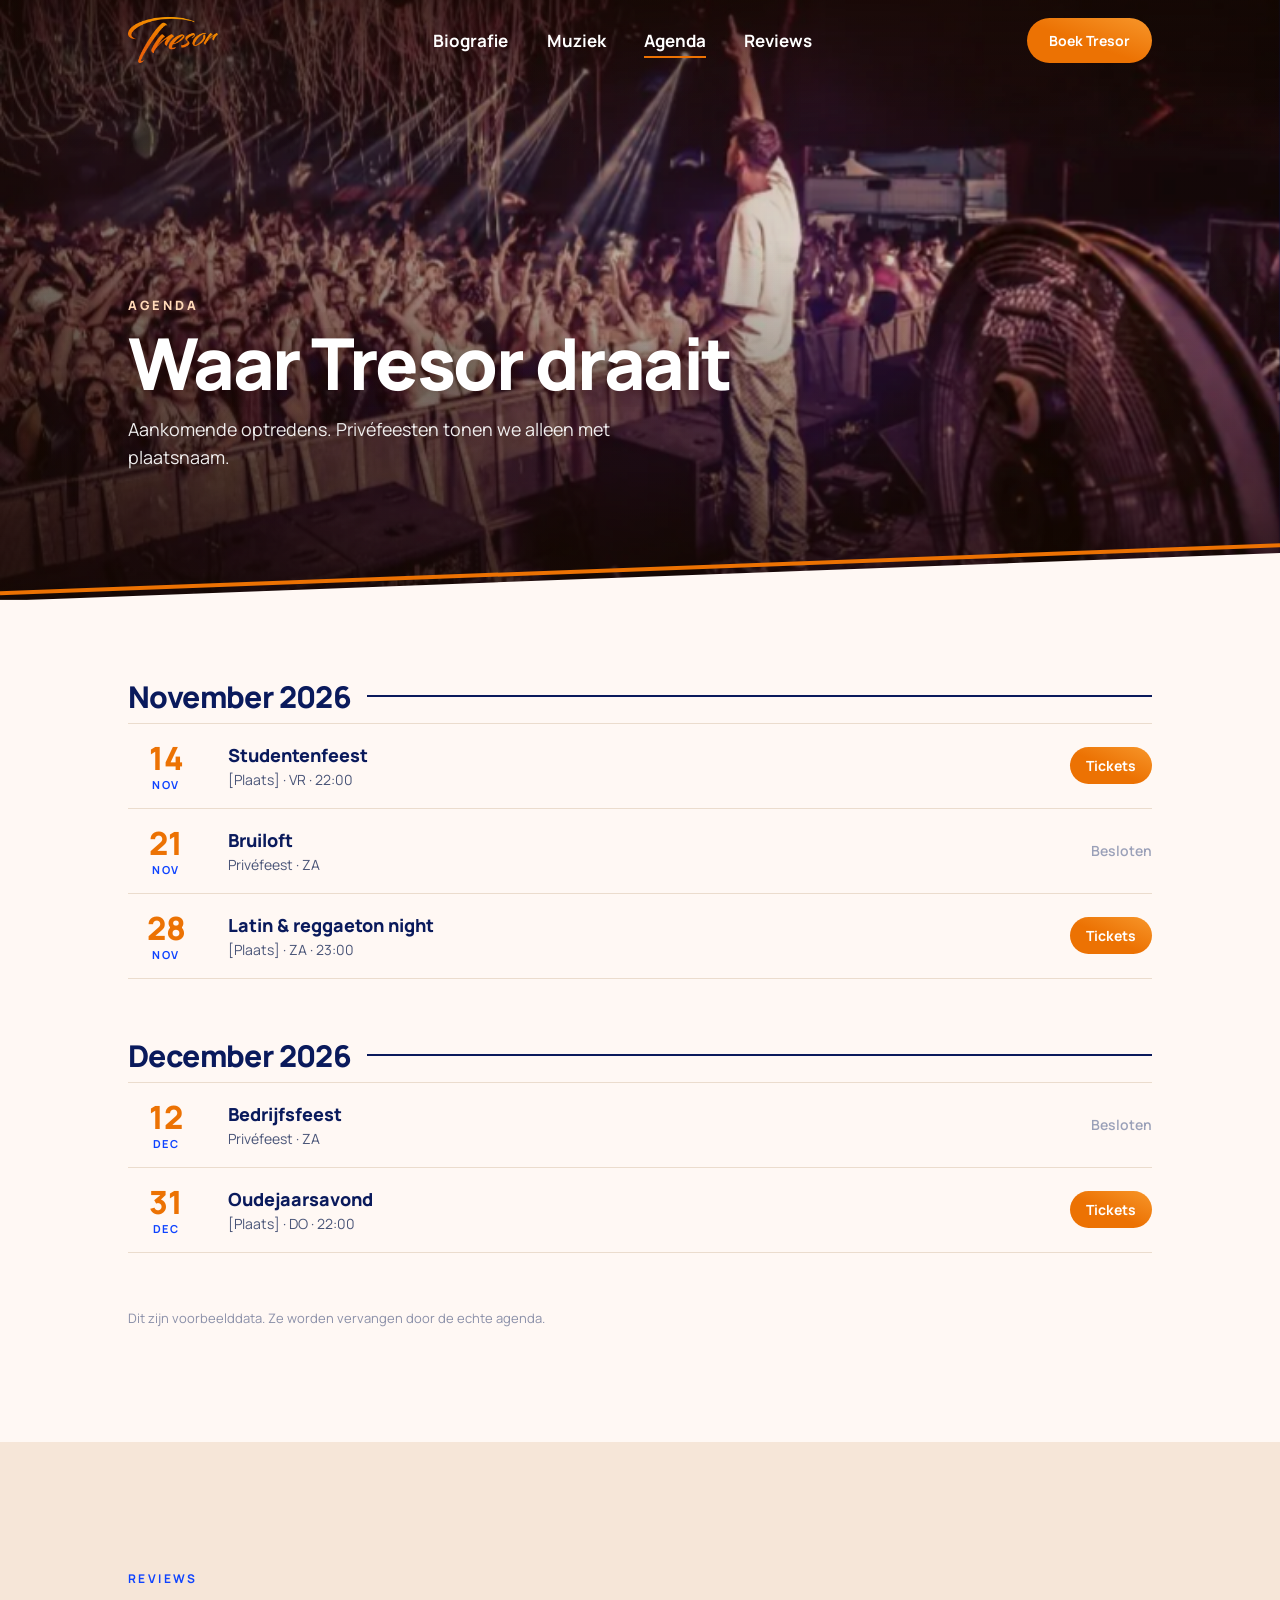
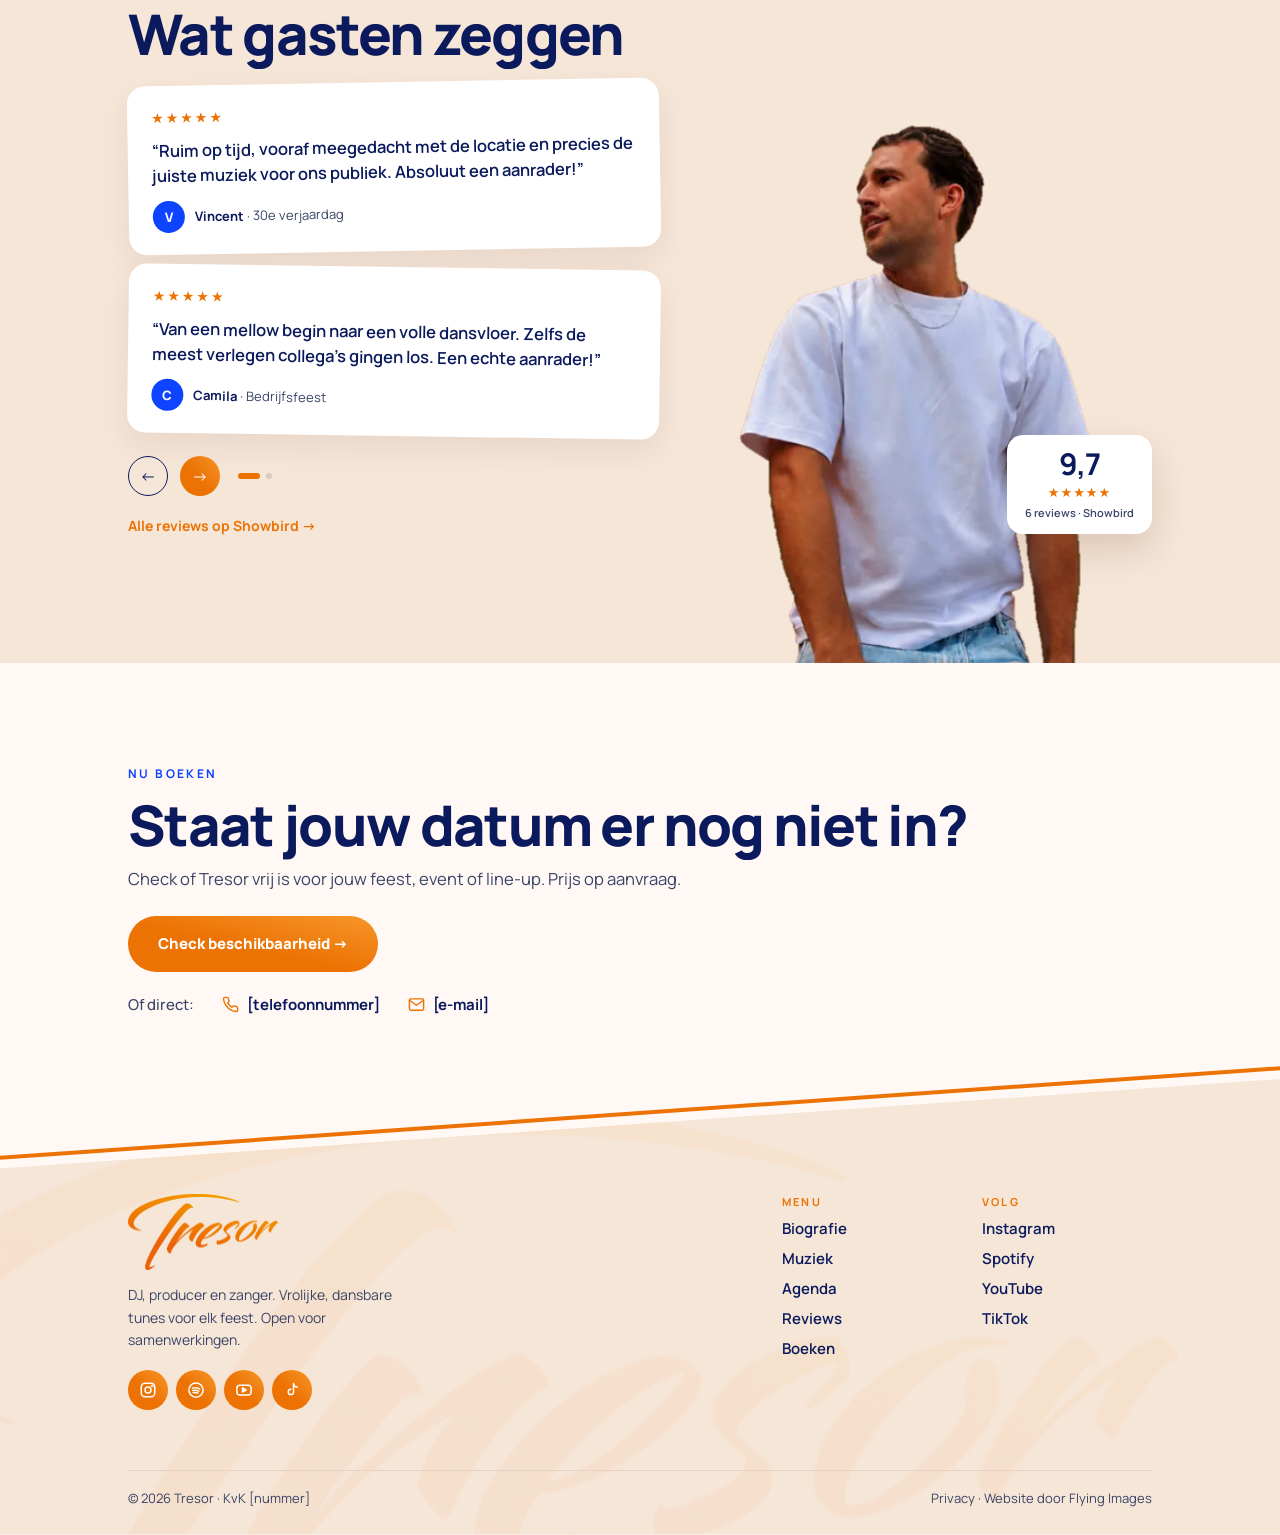
==== commit 32aa8fc5: "Subpagina's: Biografie, Muziek, Agenda en Nu boeken + menu linkt naar de pagina's Co-Authored-By: Cl" ====
--- a/agenda.html
+++ b/agenda.html
@@ -1,127 +1,81 @@
-<!DOCTYPE html>
+<!doctype html>
 <html lang="nl">
 <head>
-<meta charset="UTF-8">
-<meta name="viewport" content="width=device-width, initial-scale=1, viewport-fit=cover">
-<title>Agenda | Tresor, DJ uit Harderwijk</title>
-<meta name="description" content="Bekijk de agenda van Tresor, DJ en zanger uit Harderwijk: aankomende optredens op bruiloften, bedrijfsfeesten en studentengala's.">
+<meta charset="utf-8">
+<meta name="viewport" content="width=device-width, initial-scale=1">
+<title>Agenda | Tresor</title>
+<meta name="description" content="Agenda van Tresor: aankomende optredens. Staat jouw datum er nog niet in? Check de beschikbaarheid.">
 <link rel="preconnect" href="https://fonts.googleapis.com">
 <link rel="preconnect" href="https://fonts.gstatic.com" crossorigin>
-<link href="https://fonts.googleapis.com/css2?family=Manrope:wght@200;300;400;500;600&display=swap" rel="stylesheet">
-<link rel="stylesheet" href="styles.css">
-<script src="main.js" defer></script>
+<link rel="preload" as="image" href="images/hero.webp">
+<link rel="stylesheet" href="https://fonts.googleapis.com/css2?family=Manrope:wght@400;500;700;800&display=swap">
+<link rel="stylesheet" href="css/style.css">
 </head>
-<body>
-<!-- Gegenereerde sfeer-illustraties (SVG). Vervang per plek door een echte foto: verwijder de <svg class="scene"> en zet een <img> in de .ph -->
-<svg class="sprite" aria-hidden="true" width="0" height="0" style="position:absolute"><defs>
-<linearGradient id="gBeamO" x1="0" y1="0" x2="0" y2="1"><stop offset="0" stop-color="#FD6432" stop-opacity=".42"/><stop offset="1" stop-color="#FD6432" stop-opacity="0"/></linearGradient>
-<linearGradient id="gBeamP" x1="0" y1="0" x2="0" y2="1"><stop offset="0" stop-color="#F480E1" stop-opacity=".36"/><stop offset="1" stop-color="#F480E1" stop-opacity="0"/></linearGradient>
-<linearGradient id="gBg" x1="0" y1="0" x2="0" y2="1"><stop offset="0" stop-color="#37232d"/><stop offset="1" stop-color="#2A1C24"/></linearGradient>
-<radialGradient id="gHazeO"><stop offset="0" stop-color="#FD6432" stop-opacity=".45"/><stop offset="1" stop-color="#FD6432" stop-opacity="0"/></radialGradient>
-<radialGradient id="gHazeP"><stop offset="0" stop-color="#F480E1" stop-opacity=".35"/><stop offset="1" stop-color="#F480E1" stop-opacity="0"/></radialGradient>
-<linearGradient id="gSun" x1="0" y1="0" x2="0" y2="1"><stop offset="0" stop-color="#FD6432"/><stop offset="1" stop-color="#F480E1"/></linearGradient>
-<filter id="fBlur" x="-50%" y="-50%" width="200%" height="200%"><feGaussianBlur stdDeviation="14"/></filter>
-<filter id="fBeam" x="-50%" y="-10%" width="200%" height="120%"><feGaussianBlur stdDeviation="10"/></filter>
-<filter id="fSoft" x="-50%" y="-50%" width="200%" height="200%"><feGaussianBlur stdDeviation="4"/></filter>
-</defs><symbol id="s-hero" viewBox="0 0 1600 900" preserveAspectRatio="xMidYMid slice"><rect width="1600" height="900" fill="url(#gBg)"/><ellipse cx="760" cy="360" rx="520" ry="300" fill="url(#gHazeO)"/><polygon points="502 0 538 0 760 820 240 820" fill="url(#gBeamO)" filter="url(#fBeam)"/><polygon points="1022 0 1058 0 1320 820 820 820" fill="url(#gBeamP)" filter="url(#fBeam)"/><polygon points="770 0 790 0 920 700 640 700" fill="url(#gBeamO)" filter="url(#fBeam)"/><rect x="593" y="386" width="33" height="53" fill="#140c11"/><path d="M518 640 C518 450 559 428 610 428 C661 428 702 450 702 640Z" fill="#140c11"/><circle cx="610" cy="360" r="44" fill="#140c11"/><path d="M619 317 A44 44 0 0 1 636 395" stroke="#FD6432" stroke-width="4" fill="none" stroke-linecap="round" opacity=".8"/><path d="M640 410 C680 470 670 540 700 590 C710 610 690 630 670 612" stroke="#FD6432" stroke-opacity=".75" stroke-width="12" fill="none" stroke-linecap="round"/><rect x="943" y="378" width="35" height="55" fill="#140c11"/><path d="M864 640 C864 444 907 421 960 421 C1013 421 1056 444 1056 640Z" fill="#140c11"/><circle cx="960" cy="350" r="46" fill="#140c11"/><path d="M969 305 A46 46 0 0 1 988 387" stroke="#F480E1" stroke-width="4" fill="none" stroke-linecap="round" opacity=".8"/><path d="M900 440 Q860 360 918 344" stroke="#140c11" stroke-width="22" stroke-linecap="round" fill="none"/><circle cx="918" cy="344" r="15" fill="#140c11"/><path d="M1020 440 Q1062 360 1004 344" stroke="#140c11" stroke-width="22" stroke-linecap="round" fill="none"/><circle cx="1004" cy="344" r="15" fill="#140c11"/><path d="M912 350 A48 52 0 0 1 1008 350" stroke="#140c11" stroke-width="12" fill="none"/><rect x="380" y="560" width="840" height="340" fill="#1c1217"/><rect x="380" y="560" width="840" height="4" fill="#FD6432" opacity=".6"/><rect x="-12" y="798" width="28" height="44" fill="#120a0f"/><path d="M-68 1008 C-68 851 -36 833 2 833 C40 833 71 851 71 1008Z" fill="#120a0f"/><circle cx="1.5955061499935823" cy="776.2387177157877" r="36.38632684374735" fill="#120a0f"/><rect x="17" y="791" width="28" height="44" fill="#120a0f"/><path d="M-39 1009 C-39 844 -7 826 31 826 C69 826 100 844 100 1009Z" fill="#120a0f"/><circle cx="30.85927241038999" cy="769.1212798810083" r="36.545753603065776" fill="#120a0f"/><path d="M57 829 Q36 780 40 699" stroke="#120a0f" stroke-width="14" stroke-linecap="round" fill="none"/><circle cx="40" cy="699" r="10" fill="#120a0f"/><rect x="73" y="789" width="23" height="37" fill="#120a0f"/><path d="M27 974 C27 833 53 818 85 818 C117 818 143 833 143 974Z" fill="#120a0f"/><circle cx="85.01155869227559" cy="770.3043328804764" r="30.739560848008928" fill="#120a0f"/><rect x="77" y="802" width="21" height="33" fill="#120a0f"/><path d="M35 956 C35 842 59 828 87 828 C116 828 140 842 140 956Z" fill="#120a0f"/><circle cx="87.46732915329349" cy="785.2034383384029" r="27.631626322408028" fill="#120a0f"/><path d="M255 834 Q277 784 262 686" stroke="#120a0f" stroke-width="14" stroke-linecap="round" fill="none"/><circle cx="262" cy="686" r="10" fill="#120a0f"/><rect x="215" y="793" width="24" height="37" fill="#120a0f"/><path d="M168 977 C168 838 194 823 227 823 C260 823 286 838 286 977Z" fill="#120a0f"/><circle cx="227.01093539857925" cy="774.3418427026422" r="31.233942399529152" fill="#120a0f"/><path d="M337 843 Q315 794 320 680" stroke="#120a0f" stroke-width="14" stroke-linecap="round" fill="none"/><circle cx="320" cy="680" r="10" fill="#120a0f"/><rect x="353" y="803" width="23" height="37" fill="#120a0f"/><path d="M306 975 C306 848 332 832 364 832 C397 832 423 848 423 975Z" fill="#120a0f"/><circle cx="364.30277611658204" cy="784.2570961428694" r="30.89091037967072" fill="#120a0f"/><rect x="357" y="806" width="26" height="41" fill="#120a0f"/><path d="M306 994 C306 855 335 838 370 838 C406 838 435 855 435 994Z" fill="#120a0f"/><circle cx="370.2619884307018" cy="785.5564770377292" r="34.05528250595022" fill="#120a0f"/><rect x="391" y="785" width="29" height="45" fill="#120a0f"/><path d="M334 1015 C334 840 366 821 405 821 C445 821 477 840 477 1015Z" fill="#120a0f"/><circle cx="405.3405834979325" cy="762.8044078041419" r="37.575595367708736" fill="#120a0f"/><rect x="461" y="805" width="26" height="41" fill="#120a0f"/><path d="M408 997 C408 855 438 838 474 838 C510 838 540 855 540 997Z" fill="#120a0f"/><circle cx="474.0789616057682" cy="784.1618361149237" r="34.565804242090394" fill="#120a0f"/><path d="M616 845 Q639 792 606 679" stroke="#120a0f" stroke-width="15" stroke-linecap="round" fill="none"/><circle cx="606" cy="679" r="10" fill="#120a0f"/><rect x="574" y="802" width="25" height="39" fill="#120a0f"/><path d="M524 987 C524 850 552 833 587 833 C621 833 649 850 649 987Z" fill="#120a0f"/><circle cx="586.72647313885" cy="782.5039344851541" r="32.88238822821542" fill="#120a0f"/><path d="M779 845 Q801 796 796 717" stroke="#120a0f" stroke-width="14" stroke-linecap="round" fill="none"/><circle cx="796" cy="717" r="10" fill="#120a0f"/><rect x="739" y="805" width="24" height="37" fill="#120a0f"/><path d="M692 976 C692 850 719 834 751 834 C784 834 810 850 810 976Z" fill="#120a0f"/><circle cx="751.2321523368146" cy="786.269999272837" r="30.925541928150906" fill="#120a0f"/><rect x="749" y="809" width="25" height="40" fill="#120a0f"/><path d="M698 990 C698 857 726 841 761 841 C796 841 825 857 825 990Z" fill="#120a0f"/><circle cx="761.2192622669094" cy="788.8001174171853" r="33.3743903423817" fill="#120a0f"/><rect x="827" y="787" width="23" height="36" fill="#120a0f"/><path d="M781 970 C781 830 807 815 838 815 C869 815 895 830 895 970Z" fill="#120a0f"/><circle cx="838.0171850286142" cy="768.8783926778918" r="29.97144975222809" fill="#120a0f"/><path d="M844 825 Q821 774 853 673" stroke="#120a0f" stroke-width="14" stroke-linecap="round" fill="none"/><circle cx="853" cy="673" r="10" fill="#120a0f"/><rect x="860" y="784" width="24" height="38" fill="#120a0f"/><path d="M812 982 C812 830 839 814 873 814 C906 814 933 830 933 982Z" fill="#120a0f"/><circle cx="872.5359294853611" cy="764.3862129992615" r="32.06504448377653" fill="#120a0f"/><path d="M983 832 Q1009 772 975 677" stroke="#120a0f" stroke-width="17" stroke-linecap="round" fill="none"/><circle cx="975" cy="677" r="12" fill="#120a0f"/><rect x="935" y="783" width="28" height="45" fill="#120a0f"/><path d="M878 1014 C878 838 910 819 949 819 C988 819 1020 838 1020 1014Z" fill="#120a0f"/><circle cx="949.4033160073609" cy="760.9451548652439" r="37.386745917563275" fill="#120a0f"/><rect x="957" y="803" width="28" height="44" fill="#120a0f"/><path d="M901 1008 C901 856 932 837 970 837 C1008 837 1040 856 1040 1008Z" fill="#120a0f"/><circle cx="970.428863297759" cy="780.857903950003" r="36.413348407132666" fill="#120a0f"/><rect x="992" y="801" width="28" height="44" fill="#120a0f"/><path d="M936 1011 C936 854 968 836 1006 836 C1045 836 1076 854 1076 1011Z" fill="#120a0f"/><circle cx="1006.1812987372086" cy="778.8899995263399" r="36.75991569713122" fill="#120a0f"/><rect x="1009" y="793" width="25" height="39" fill="#120a0f"/><path d="M960 983 C960 839 987 823 1021 823 C1055 823 1082 839 1082 983Z" fill="#120a0f"/><circle cx="1021.171479587709" cy="773.3923710333684" r="32.24087581511077" fill="#120a0f"/><rect x="1016" y="793" width="25" height="39" fill="#120a0f"/><path d="M966 986 C966 841 994 824 1028 824 C1062 824 1090 841 1090 986Z" fill="#120a0f"/><circle cx="1028.0717504924255" cy="773.7719773322494" r="32.71113274418469" fill="#120a0f"/><rect x="1069" y="798" width="24" height="39" fill="#120a0f"/><path d="M1020 983 C1020 845 1048 829 1081 829 C1115 829 1142 845 1142 983Z" fill="#120a0f"/><circle cx="1081.1148196061317" cy="778.9324091568086" r="32.08432179134792" fill="#120a0f"/><rect x="1185" y="800" width="22" height="35" fill="#120a0f"/><path d="M1141 963 C1141 842 1166 828 1196 828 C1226 828 1250 842 1250 963Z" fill="#120a0f"/><circle cx="1195.653044170444" cy="783.0505232450065" r="28.85162743357741" fill="#120a0f"/><path d="M1253 837 Q1275 786 1275 693" stroke="#120a0f" stroke-width="15" stroke-linecap="round" fill="none"/><circle cx="1275" cy="693" r="10" fill="#120a0f"/><rect x="1211" y="795" width="25" height="39" fill="#120a0f"/><path d="M1162 984 C1162 842 1190 826 1223 826 C1257 826 1285 842 1285 984Z" fill="#120a0f"/><circle cx="1223.4976039103803" cy="775.8489462543987" r="32.25352751937447" fill="#120a0f"/><path d="M1379 834 Q1401 785 1383 684" stroke="#120a0f" stroke-width="14" stroke-linecap="round" fill="none"/><circle cx="1383" cy="684" r="10" fill="#120a0f"/><rect x="1340" y="794" width="23" height="37" fill="#120a0f"/><path d="M1294 973 C1294 838 1320 823 1352 823 C1384 823 1410 838 1410 973Z" fill="#120a0f"/><circle cx="1351.7967800899976" cy="775.6148650189025" r="30.518198753815703" fill="#120a0f"/><rect x="1342" y="791" width="23" height="36" fill="#120a0f"/><path d="M1296 971 C1296 835 1322 820 1353 820 C1385 820 1411 835 1411 971Z" fill="#120a0f"/><circle cx="1353.4492946381943" cy="772.9025927068064" r="30.23092379649257" fill="#120a0f"/><rect x="1394" y="804" width="20" height="32" fill="#120a0f"/><path d="M1354 948 C1354 843 1376 829 1404 829 C1431 829 1454 843 1454 948Z" fill="#120a0f"/><circle cx="1403.5943037150066" cy="788.7271025507105" r="26.26618962788972" fill="#120a0f"/><rect x="1599" y="805" width="29" height="45" fill="#120a0f"/><path d="M1541 1015 C1541 859 1574 841 1613 841 C1652 841 1684 859 1684 1015Z" fill="#120a0f"/><circle cx="1612.857530237159" cy="782.4543446912228" r="37.559666964635085" fill="#120a0f"/></symbol><symbol id="s-portrait" viewBox="0 0 600 800" preserveAspectRatio="xMidYMid slice"><rect width="600" height="800" fill="url(#gBg)"/><ellipse cx="420" cy="280" rx="300" ry="320" fill="url(#gHazeO)"/><ellipse cx="120" cy="560" rx="220" ry="260" fill="url(#gHazeP)"/><polygon points="462 0 478 0 600 700 330 700" fill="url(#gBeamO)" filter="url(#fBeam)"/><rect x="264" y="358" width="73" height="115" fill="#140c11"/><path d="M90 820 C90 497 184 449 300 449 C416 449 510 497 510 820Z" fill="#140c11"/><circle cx="300" cy="300" r="96" fill="#140c11"/><path d="M319 206 A96 96 0 0 1 358 377" stroke="#FD6432" stroke-width="8" fill="none" stroke-linecap="round" opacity=".8"/><path d="M222 420 Q300 500 378 420" stroke="#241820" stroke-width="18" fill="none" stroke-linecap="round"/><circle cx="222" cy="418" r="24" fill="#241820"/><circle cx="378" cy="418" r="24" fill="#241820"/></symbol><symbol id="s-artwork" viewBox="0 0 600 600" preserveAspectRatio="xMidYMid slice"><rect width="600" height="600" fill="#33242D"/><circle cx="300" cy="330" r="190" fill="url(#gSun)"/><rect x="0" y="360" width="600" height="8" fill="#33242D"/><rect x="0" y="392" width="600" height="12" fill="#33242D"/><rect x="0" y="426" width="600" height="16" fill="#33242D"/><rect x="0" y="462" width="600" height="20" fill="#33242D"/><rect x="0" y="500" width="600" height="26" fill="#33242D"/><rect x="0" y="520" width="600" height="80" fill="#33242D"/><circle cx="300" cy="330" r="20" fill="#33242D"/></symbol><symbol id="s-crowd" viewBox="0 0 800 500" preserveAspectRatio="xMidYMid slice"><rect width="800" height="500" fill="url(#gBg)"/><ellipse cx="400" cy="120" rx="420" ry="220" fill="url(#gHazeO)"/><polygon points="192 0 208 0 420 460 40 460" fill="url(#gBeamO)" filter="url(#fBeam)"/><polygon points="592 0 608 0 780 460 380 460" fill="url(#gBeamP)" filter="url(#fBeam)"/><polygon points="394 0 406 0 500 420 300 420" fill="url(#gBeamO)" filter="url(#fBeam)"/><path d="M-16 431 Q-37 382 -23 285" stroke="#1a1016" stroke-width="14" stroke-linecap="round" fill="none"/><circle cx="-23" cy="285" r="10" fill="#1a1016"/><rect x="-0" y="391" width="23" height="37" fill="#1a1016"/><path d="M-47 564 C-47 436 -20 420 11 420 C43 420 70 436 70 564Z" fill="#1a1016"/><circle cx="11.496353091267299" cy="372.91391305845576" r="30.584684590486795" fill="#1a1016"/><rect x="8" y="395" width="22" height="35" fill="#1a1016"/><path d="M-36 553 C-36 437 -11 422 19 422 C49 422 74 437 74 553Z" fill="#1a1016"/><circle cx="19.129451718915277" cy="377.62394527221625" r="28.820026947612046" fill="#1a1016"/><rect x="20" y="392" width="18" height="29" fill="#1a1016"/><path d="M-17 523 C-17 427 4 415 29 415 C54 415 74 427 74 523Z" fill="#1a1016"/><circle cx="28.71909681075372" cy="378.13878680367196" r="23.878710267871433" fill="#1a1016"/><path d="M64 419 Q83 375 76 290" stroke="#1a1016" stroke-width="12" stroke-linecap="round" fill="none"/><circle cx="76" cy="290" r="9" fill="#1a1016"/><rect x="28" y="383" width="21" height="33" fill="#1a1016"/><path d="M-14 546 C-14 423 10 409 39 409 C68 409 91 423 91 546Z" fill="#1a1016"/><circle cx="38.67855580267991" cy="366.31063605988504" r="27.643682931333867" fill="#1a1016"/><path d="M13 430 Q-9 380 1 293" stroke="#1a1016" stroke-width="14" stroke-linecap="round" fill="none"/><circle cx="1" cy="293" r="10" fill="#1a1016"/><rect x="29" y="390" width="24" height="37" fill="#1a1016"/><path d="M-18 567 C-18 435 8 419 41 419 C73 419 100 435 100 567Z" fill="#1a1016"/><circle cx="40.84648080073592" cy="370.96494964679283" r="31.234413836388615" fill="#1a1016"/><rect x="46" y="385" width="21" height="33" fill="#1a1016"/><path d="M3 546 C3 425 27 411 56 411 C85 411 109 425 109 546Z" fill="#1a1016"/><circle cx="56.198931208846645" cy="368.3430589382444" r="27.74423710258671" fill="#1a1016"/><rect x="73" y="391" width="22" height="35" fill="#1a1016"/><path d="M28 556 C28 433 53 419 84 419 C115 419 140 433 140 556Z" fill="#1a1016"/><circle cx="83.9936473657023" cy="373.25201656792626" r="29.294452894392176" fill="#1a1016"/><rect x="98" y="386" width="18" height="28" fill="#1a1016"/><path d="M63 519 C63 420 82 408 107 408 C131 408 151 420 151 519Z" fill="#1a1016"/><circle cx="106.71330609658162" cy="372.24611036569814" r="23.18065778254962" fill="#1a1016"/><path d="M146 415 Q130 378 136 303" stroke="#1a1016" stroke-width="11" stroke-linecap="round" fill="none"/><circle cx="136" cy="303" r="7" fill="#1a1016"/><rect x="159" y="385" width="18" height="28" fill="#1a1016"/><path d="M123 521 C123 419 143 407 168 407 C192 407 212 419 212 521Z" fill="#1a1016"/><circle cx="167.5207302698922" cy="370.79973079729" r="23.51984534660505" fill="#1a1016"/><rect x="240" y="391" width="23" height="37" fill="#1a1016"/><path d="M194 565 C194 435 220 420 252 420 C284 420 310 435 310 565Z" fill="#1a1016"/><circle cx="252.01952245985638" cy="372.28061188574844" r="30.754778118308884" fill="#1a1016"/><path d="M262 420 Q242 375 244 290" stroke="#1a1016" stroke-width="13" stroke-linecap="round" fill="none"/><circle cx="244" cy="290" r="9" fill="#1a1016"/><rect x="277" y="384" width="21" height="34" fill="#1a1016"/><path d="M234 548 C234 424 258 410 287 410 C316 410 340 424 340 548Z" fill="#1a1016"/><circle cx="287.17869020657184" cy="367.03646647420277" r="27.943698771050183" fill="#1a1016"/><rect x="302" y="396" width="22" height="34" fill="#1a1016"/><path d="M259 552 C259 437 283 423 313 423 C343 423 368 437 368 552Z" fill="#1a1016"/><circle cx="313.2115987066553" cy="378.6098682011403" r="28.641522054746744" fill="#1a1016"/><rect x="326" y="374" width="22" height="34" fill="#1a1016"/><path d="M283 551 C283 416 307 402 337 402 C366 402 391 416 391 551Z" fill="#1a1016"/><circle cx="336.59611887971175" cy="357.3802231634423" r="28.471288545276686" fill="#1a1016"/><rect x="335" y="387" width="19" height="30" fill="#1a1016"/><path d="M297 529 C297 423 318 411 344 411 C370 411 391 423 391 529Z" fill="#1a1016"/><circle cx="344.26237427640416" cy="372.33171444621394" r="24.845955320941492" fill="#1a1016"/><path d="M386 414 Q371 378 383 317" stroke="#1a1016" stroke-width="10" stroke-linecap="round" fill="none"/><circle cx="383" cy="317" r="7" fill="#1a1016"/><rect x="398" y="385" width="17" height="27" fill="#1a1016"/><path d="M364 513 C364 417 383 406 406 406 C429 406 448 417 448 513Z" fill="#1a1016"/><circle cx="406.24601587911303" cy="371.79082538089705" r="22.225629280555886" fill="#1a1016"/><path d="M453 413 Q470 373 445 297" stroke="#1a1016" stroke-width="11" stroke-linecap="round" fill="none"/><circle cx="445" cy="297" r="8" fill="#1a1016"/><rect x="421" y="380" width="19" height="30" fill="#1a1016"/><path d="M383 529 C383 416 404 404 430 404 C456 404 477 416 477 529Z" fill="#1a1016"/><circle cx="430.1408836176189" cy="365.30697084990646" r="24.874319264988618" fill="#1a1016"/><rect x="454" y="377" width="21" height="33" fill="#1a1016"/><path d="M413 545 C413 417 436 403 465 403 C493 403 517 417 517 545Z" fill="#1a1016"/><circle cx="464.7664768386989" cy="360.56951401991466" r="27.494399091440375" fill="#1a1016"/><path d="M535 431 Q556 382 545 292" stroke="#1a1016" stroke-width="14" stroke-linecap="round" fill="none"/><circle cx="545" cy="292" r="10" fill="#1a1016"/><rect x="495" y="392" width="23" height="37" fill="#1a1016"/><path d="M449 564 C449 436 475 421 507 421 C539 421 565 436 565 564Z" fill="#1a1016"/><circle cx="507.04390682069504" cy="373.17537745833994" r="30.63984469698515" fill="#1a1016"/><path d="M505 425 Q488 386 514 301" stroke="#1a1016" stroke-width="11" stroke-linecap="round" fill="none"/><circle cx="514" cy="301" r="8" fill="#1a1016"/><rect x="518" y="393" width="18" height="29" fill="#1a1016"/><path d="M481 526 C481 428 501 416 527 416 C552 416 573 428 573 526Z" fill="#1a1016"/><circle cx="526.7849573534771" cy="378.38627862641624" r="24.307515081086823" fill="#1a1016"/><path d="M696 420 Q713 382 702 313" stroke="#1a1016" stroke-width="11" stroke-linecap="round" fill="none"/><circle cx="702" cy="313" r="8" fill="#1a1016"/><rect x="666" y="389" width="18" height="29" fill="#1a1016"/><path d="M629 523 C629 423 650 412 675 412 C699 412 720 423 720 523Z" fill="#1a1016"/><circle cx="674.555784724512" cy="374.6267548216682" r="23.823428739811973" fill="#1a1016"/><rect x="767" y="378" width="18" height="28" fill="#1a1016"/><path d="M732 520 C732 412 752 400 776 400 C800 400 820 412 820 520Z" fill="#1a1016"/><circle cx="776.0755116638848" cy="364.0154652768267" r="23.25491512495977" fill="#1a1016"/><path d="M826 417 Q846 372 827 287" stroke="#1a1016" stroke-width="13" stroke-linecap="round" fill="none"/><circle cx="827" cy="287" r="9" fill="#1a1016"/><rect x="789" y="380" width="22" height="34" fill="#1a1016"/><path d="M746 551 C746 422 770 407 800 407 C830 407 854 422 854 551Z" fill="#1a1016"/><circle cx="800.0542886980528" cy="363.10351483811" r="28.54966463716329" fill="#1a1016"/><path d="M-19 503 Q-45 443 -38 345" stroke="#120a0f" stroke-width="17" stroke-linecap="round" fill="none"/><circle cx="-38" cy="345" r="12" fill="#120a0f"/><rect x="1" y="454" width="29" height="45" fill="#120a0f"/><path d="M-57 677 C-57 509 -24 490 15 490 C55 490 87 509 87 677Z" fill="#120a0f"/><circle cx="15.179482550670642" cy="431.3622039861755" r="37.84707040240609" fill="#120a0f"/><rect x="45" y="447" width="23" height="37" fill="#120a0f"/><path d="M-2 633 C-2 491 24 476 56 476 C88 476 114 491 114 633Z" fill="#120a0f"/><circle cx="56.1632514931451" cy="428.58939486526225" r="30.427833365518595" fill="#120a0f"/><rect x="44" y="463" width="30" height="47" fill="#120a0f"/><path d="M-16 686 C-16 520 18 501 59 501 C100 501 134 520 134 686Z" fill="#120a0f"/><circle cx="59.06370323254352" cy="439.7316001729186" r="39.33730087851892" fill="#120a0f"/><path d="M106 505 Q83 454 95 355" stroke="#120a0f" stroke-width="15" stroke-linecap="round" fill="none"/><circle cx="95" cy="355" r="10" fill="#120a0f"/><rect x="123" y="463" width="25" height="39" fill="#120a0f"/><path d="M74 644 C74 510 101 494 135 494 C169 494 197 510 197 644Z" fill="#120a0f"/><circle cx="135.11468883809636" cy="443.95439921399424" r="32.3438565301112" fill="#120a0f"/><rect x="222" y="443" width="25" height="40" fill="#120a0f"/><path d="M172 650 C172 492 200 475 235 475 C270 475 298 492 298 650Z" fill="#120a0f"/><circle cx="234.8570606046014" cy="423.3921461496367" r="33.33795479596663" fill="#120a0f"/><path d="M324 503 Q296 439 317 338" stroke="#120a0f" stroke-width="18" stroke-linecap="round" fill="none"/><circle cx="317" cy="338" r="13" fill="#120a0f"/><rect x="345" y="451" width="30" height="48" fill="#120a0f"/><path d="M284 690 C284 509 318 489 360 489 C402 489 436 509 436 690Z" fill="#120a0f"/><circle cx="359.99882494824766" cy="427.3033276434422" r="40.08258659391434" fill="#120a0f"/><path d="M404 517 Q430 458 405 324" stroke="#120a0f" stroke-width="17" stroke-linecap="round" fill="none"/><circle cx="405" cy="324" r="12" fill="#120a0f"/><rect x="357" y="469" width="28" height="44" fill="#120a0f"/><path d="M301 671 C301 522 333 504 371 504 C410 504 441 522 441 671Z" fill="#120a0f"/><circle cx="371.1460588838096" cy="446.82628323645076" r="36.75770712789487" fill="#120a0f"/><path d="M370 526 Q342 462 366 314" stroke="#120a0f" stroke-width="18" stroke-linecap="round" fill="none"/><circle cx="366" cy="314" r="13" fill="#120a0f"/><rect x="391" y="474" width="31" height="48" fill="#120a0f"/><path d="M330 691 C330 532 365 512 407 512 C449 512 483 532 483 691Z" fill="#120a0f"/><circle cx="406.5866693723077" cy="449.9824888979333" r="40.16771727963365" fill="#120a0f"/><rect x="397" y="469" width="26" height="42" fill="#120a0f"/><path d="M344 659 C344 519 374 502 410 502 C446 502 476 519 476 659Z" fill="#120a0f"/><circle cx="410.0032567951166" cy="447.96841844458874" r="34.76909265695137" fill="#120a0f"/><path d="M486 516 Q513 453 471 336" stroke="#120a0f" stroke-width="18" stroke-linecap="round" fill="none"/><circle cx="471" cy="336" r="12" fill="#120a0f"/><rect x="435" y="465" width="30" height="47" fill="#120a0f"/><path d="M375 686 C375 522 409 502 450 502 C491 502 525 522 525 686Z" fill="#120a0f"/><circle cx="450.2088043076166" cy="441.509162967417" r="39.342130304119806" fill="#120a0f"/><rect x="458" y="470" width="31" height="49" fill="#120a0f"/><path d="M395 696 C395 530 430 509 473 509 C516 509 551 530 551 696Z" fill="#120a0f"/><circle cx="473.40325623391345" cy="445.5772491419517" r="41.07417244774029" fill="#120a0f"/><path d="M482 496 Q461 448 479 366" stroke="#120a0f" stroke-width="14" stroke-linecap="round" fill="none"/><circle cx="479" cy="366" r="9" fill="#120a0f"/><rect x="498" y="457" width="23" height="36" fill="#120a0f"/><path d="M452 631 C452 501 478 485 509 485 C541 485 566 501 566 631Z" fill="#120a0f"/><circle cx="509.10148498211356" cy="438.79254683892793" r="30.1314601653719" fill="#120a0f"/><rect x="548" y="469" width="29" height="47" fill="#120a0f"/><path d="M489 683 C489 525 522 506 562 506 C603 506 636 525 636 683Z" fill="#120a0f"/><circle cx="562.4883253346409" cy="445.9365911009979" r="38.78273058857221" fill="#120a0f"/><path d="M674 499 Q696 449 692 334" stroke="#120a0f" stroke-width="14" stroke-linecap="round" fill="none"/><circle cx="692" cy="334" r="10" fill="#120a0f"/><rect x="634" y="458" width="24" height="38" fill="#120a0f"/><path d="M586 638 C586 504 613 488 646 488 C679 488 706 504 706 638Z" fill="#120a0f"/><circle cx="646.1005729167603" cy="439.43125983965245" r="31.398095851676466" fill="#120a0f"/><path d="M627 491 Q601 432 625 301" stroke="#120a0f" stroke-width="17" stroke-linecap="round" fill="none"/><circle cx="625" cy="301" r="12" fill="#120a0f"/><rect x="646" y="443" width="28" height="45" fill="#120a0f"/><path d="M590 673 C590 496 621 478 660 478 C699 478 731 496 731 673Z" fill="#120a0f"/><circle cx="660.1014088684291" cy="420.37192921896343" r="37.11288752890931" fill="#120a0f"/><rect x="742" y="470" width="29" height="45" fill="#120a0f"/><path d="M685 676 C685 524 717 505 756 505 C796 505 828 524 828 676Z" fill="#120a0f"/><circle cx="756.3368905799326" cy="446.9738014239823" r="37.70202787908553" fill="#120a0f"/><rect x="778" y="463" width="25" height="39" fill="#120a0f"/><path d="M729 645 C729 510 756 494 790 494 C824 494 852 510 852 645Z" fill="#120a0f"/><circle cx="790.396536145476" cy="443.2726092372438" r="32.55892042293027" fill="#120a0f"/><path d="M774 506 Q751 452 780 341" stroke="#120a0f" stroke-width="15" stroke-linecap="round" fill="none"/><circle cx="780" cy="341" r="11" fill="#120a0f"/><rect x="792" y="462" width="26" height="41" fill="#120a0f"/><path d="M741 654 C741 512 770 495 805 495 C841 495 870 512 870 654Z" fill="#120a0f"/><circle cx="805.0424734709737" cy="441.95242036916704" r="33.94746510657276" fill="#120a0f"/></symbol><symbol id="s-confetti" viewBox="0 0 800 500" preserveAspectRatio="xMidYMid slice"><rect x="498" y="245" width="7" height="12" rx="1" fill="#FD6432" opacity="0.85" transform="rotate(151 498 245)"/><rect x="199" y="17" width="7" height="12" rx="1" fill="#F480E1" opacity="0.71" transform="rotate(20 199 17)"/><rect x="197" y="179" width="7" height="12" rx="1" fill="#F480E1" opacity="0.60" transform="rotate(2 197 179)"/><rect x="224" y="302" width="7" height="12" rx="1" fill="#FD6432" opacity="0.86" transform="rotate(29 224 302)"/><rect x="111" y="204" width="7" height="12" rx="1" fill="#F480E1" opacity="0.94" transform="rotate(24 111 204)"/><rect x="4" y="255" width="7" height="12" rx="1" fill="#F480E1" opacity="0.63" transform="rotate(157 4 255)"/><rect x="769" y="178" width="7" height="12" rx="1" fill="#F480E1" opacity="0.94" transform="rotate(33 769 178)"/><rect x="158" y="318" width="7" height="12" rx="1" fill="#FD6432" opacity="0.66" transform="rotate(54 158 318)"/><rect x="133" y="48" width="7" height="12" rx="1" fill="#FD6432" opacity="0.87" transform="rotate(60 133 48)"/><rect x="469" y="197" width="7" height="12" rx="1" fill="#FFF8F4" opacity="0.66" transform="rotate(12 469 197)"/><rect x="245" y="230" width="7" height="12" rx="1" fill="#F480E1" opacity="0.82" transform="rotate(87 245 230)"/><rect x="46" y="322" width="7" height="12" rx="1" fill="#FD6432" opacity="0.66" transform="rotate(171 46 322)"/><rect x="323" y="181" width="7" height="12" rx="1" fill="#FD6432" opacity="0.76" transform="rotate(66 323 181)"/><rect x="7" y="15" width="7" height="12" rx="1" fill="#F480E1" opacity="0.93" transform="rotate(112 7 15)"/><rect x="95" y="81" width="7" height="12" rx="1" fill="#FD6432" opacity="0.66" transform="rotate(62 95 81)"/><rect x="420" y="256" width="7" height="12" rx="1" fill="#FD6432" opacity="0.85" transform="rotate(106 420 256)"/><rect x="294" y="98" width="7" height="12" rx="1" fill="#FD6432" opacity="0.54" transform="rotate(170 294 98)"/><rect x="273" y="202" width="7" height="12" rx="1" fill="#F480E1" opacity="0.92" transform="rotate(61 273 202)"/><rect x="436" y="103" width="7" height="12" rx="1" fill="#FFF8F4" opacity="0.86" transform="rotate(55 436 103)"/><rect x="501" y="238" width="7" height="12" rx="1" fill="#FFF8F4" opacity="0.57" transform="rotate(179 501 238)"/><rect x="39" y="326" width="7" height="12" rx="1" fill="#FD6432" opacity="0.83" transform="rotate(6 39 326)"/><rect x="275" y="83" width="7" height="12" rx="1" fill="#FD6432" opacity="0.94" transform="rotate(26 275 83)"/><rect x="511" y="265" width="7" height="12" rx="1" fill="#FFF8F4" opacity="0.56" transform="rotate(151 511 265)"/><rect x="585" y="313" width="7" height="12" rx="1" fill="#FD6432" opacity="0.70" transform="rotate(19 585 313)"/><rect x="119" y="279" width="7" height="12" rx="1" fill="#FFF8F4" opacity="0.91" transform="rotate(25 119 279)"/><rect x="496" y="56" width="7" height="12" rx="1" fill="#FD6432" opacity="0.81" transform="rotate(173 496 56)"/><rect x="254" y="90" width="7" height="12" rx="1" fill="#FD6432" opacity="0.57" transform="rotate(73 254 90)"/><rect x="302" y="326" width="7" height="12" rx="1" fill="#F480E1" opacity="0.72" transform="rotate(113 302 326)"/><rect x="271" y="29" width="7" height="12" rx="1" fill="#FFF8F4" opacity="0.75" transform="rotate(93 271 29)"/><rect x="402" y="21" width="7" height="12" rx="1" fill="#FFF8F4" opacity="0.80" transform="rotate(125 402 21)"/><rect x="608" y="120" width="7" height="12" rx="1" fill="#FFF8F4" opacity="0.62" transform="rotate(150 608 120)"/><rect x="785" y="236" width="7" height="12" rx="1" fill="#FFF8F4" opacity="0.76" transform="rotate(117 785 236)"/><rect x="9" y="181" width="7" height="12" rx="1" fill="#FFF8F4" opacity="0.62" transform="rotate(59 9 181)"/><rect x="231" y="165" width="7" height="12" rx="1" fill="#FFF8F4" opacity="0.79" transform="rotate(63 231 165)"/><rect x="590" y="273" width="7" height="12" rx="1" fill="#FFF8F4" opacity="0.58" transform="rotate(166 590 273)"/><rect x="694" y="148" width="7" height="12" rx="1" fill="#FFF8F4" opacity="0.73" transform="rotate(172 694 148)"/><rect x="423" y="55" width="7" height="12" rx="1" fill="#FFF8F4" opacity="0.71" transform="rotate(169 423 55)"/><rect x="553" y="237" width="7" height="12" rx="1" fill="#FD6432" opacity="0.85" transform="rotate(31 553 237)"/><rect x="465" y="220" width="7" height="12" rx="1" fill="#FD6432" opacity="0.75" transform="rotate(54 465 220)"/><rect x="694" y="89" width="7" height="12" rx="1" fill="#FD6432" opacity="0.76" transform="rotate(35 694 89)"/><rect x="499" y="60" width="7" height="12" rx="1" fill="#F480E1" opacity="0.52" transform="rotate(114 499 60)"/><rect x="377" y="75" width="7" height="12" rx="1" fill="#FD6432" opacity="0.55" transform="rotate(161 377 75)"/><rect x="774" y="159" width="7" height="12" rx="1" fill="#FD6432" opacity="0.66" transform="rotate(75 774 159)"/><rect x="530" y="24" width="7" height="12" rx="1" fill="#F480E1" opacity="0.91" transform="rotate(43 530 24)"/><rect x="1" y="134" width="7" height="12" rx="1" fill="#FFF8F4" opacity="0.89" transform="rotate(154 1 134)"/><rect x="551" y="181" width="7" height="12" rx="1" fill="#FD6432" opacity="0.64" transform="rotate(99 551 181)"/><rect x="236" y="169" width="7" height="12" rx="1" fill="#FFF8F4" opacity="0.87" transform="rotate(172 236 169)"/><rect x="335" y="268" width="7" height="12" rx="1" fill="#FFF8F4" opacity="0.57" transform="rotate(84 335 268)"/><rect x="306" y="157" width="7" height="12" rx="1" fill="#F480E1" opacity="0.77" transform="rotate(174 306 157)"/><rect x="281" y="295" width="7" height="12" rx="1" fill="#FD6432" opacity="0.65" transform="rotate(69 281 295)"/><rect x="733" y="178" width="7" height="12" rx="1" fill="#FFF8F4" opacity="0.90" transform="rotate(113 733 178)"/><rect x="301" y="142" width="7" height="12" rx="1" fill="#F480E1" opacity="0.72" transform="rotate(89 301 142)"/><rect x="567" y="127" width="7" height="12" rx="1" fill="#F480E1" opacity="0.62" transform="rotate(107 567 127)"/><rect x="785" y="164" width="7" height="12" rx="1" fill="#FD6432" opacity="0.93" transform="rotate(4 785 164)"/><rect x="246" y="307" width="7" height="12" rx="1" fill="#F480E1" opacity="0.55" transform="rotate(86 246 307)"/><rect x="497" y="146" width="7" height="12" rx="1" fill="#FFF8F4" opacity="0.56" transform="rotate(7 497 146)"/><rect x="314" y="158" width="7" height="12" rx="1" fill="#FFF8F4" opacity="0.71" transform="rotate(44 314 158)"/><rect x="29" y="162" width="7" height="12" rx="1" fill="#F480E1" opacity="0.63" transform="rotate(130 29 162)"/><rect x="394" y="328" width="7" height="12" rx="1" fill="#FD6432" opacity="0.56" transform="rotate(3 394 328)"/><rect x="226" y="234" width="7" height="12" rx="1" fill="#FFF8F4" opacity="0.51" transform="rotate(132 226 234)"/><rect x="280" y="225" width="7" height="12" rx="1" fill="#F480E1" opacity="0.61" transform="rotate(7 280 225)"/><rect x="364" y="302" width="7" height="12" rx="1" fill="#F480E1" opacity="0.85" transform="rotate(3 364 302)"/><rect x="342" y="190" width="7" height="12" rx="1" fill="#FD6432" opacity="0.88" transform="rotate(155 342 190)"/><rect x="381" y="225" width="7" height="12" rx="1" fill="#F480E1" opacity="0.71" transform="rotate(162 381 225)"/><rect x="607" y="100" width="7" height="12" rx="1" fill="#FD6432" opacity="0.69" transform="rotate(125 607 100)"/><rect x="229" y="258" width="7" height="12" rx="1" fill="#FFF8F4" opacity="0.72" transform="rotate(26 229 258)"/><rect x="439" y="164" width="7" height="12" rx="1" fill="#FFF8F4" opacity="0.69" transform="rotate(97 439 164)"/><rect x="433" y="16" width="7" height="12" rx="1" fill="#F480E1" opacity="0.54" transform="rotate(48 433 16)"/><rect x="50" y="311" width="7" height="12" rx="1" fill="#FFF8F4" opacity="0.94" transform="rotate(130 50 311)"/><rect x="799" y="231" width="7" height="12" rx="1" fill="#FD6432" opacity="0.56" transform="rotate(22 799 231)"/><rect x="492" y="272" width="7" height="12" rx="1" fill="#FD6432" opacity="0.56" transform="rotate(128 492 272)"/><rect x="234" y="303" width="7" height="12" rx="1" fill="#F480E1" opacity="0.58" transform="rotate(33 234 303)"/><rect x="642" y="22" width="7" height="12" rx="1" fill="#F480E1" opacity="0.55" transform="rotate(8 642 22)"/><rect x="303" y="24" width="7" height="12" rx="1" fill="#FD6432" opacity="0.55" transform="rotate(103 303 24)"/><rect x="319" y="206" width="7" height="12" rx="1" fill="#FD6432" opacity="0.64" transform="rotate(78 319 206)"/><rect x="480" y="162" width="7" height="12" rx="1" fill="#FFF8F4" opacity="0.56" transform="rotate(165 480 162)"/><rect x="236" y="188" width="7" height="12" rx="1" fill="#FFF8F4" opacity="0.75" transform="rotate(164 236 188)"/><rect x="497" y="87" width="7" height="12" rx="1" fill="#F480E1" opacity="0.84" transform="rotate(46 497 87)"/><rect x="414" y="44" width="7" height="12" rx="1" fill="#F480E1" opacity="0.70" transform="rotate(155 414 44)"/><rect x="311" y="43" width="7" height="12" rx="1" fill="#FD6432" opacity="0.54" transform="rotate(118 311 43)"/><rect x="534" y="30" width="7" height="12" rx="1" fill="#FD6432" opacity="0.70" transform="rotate(91 534 30)"/><rect x="312" y="153" width="7" height="12" rx="1" fill="#FFF8F4" opacity="0.74" transform="rotate(19 312 153)"/><rect x="434" y="127" width="7" height="12" rx="1" fill="#F480E1" opacity="0.69" transform="rotate(170 434 127)"/><rect x="636" y="247" width="7" height="12" rx="1" fill="#FD6432" opacity="0.80" transform="rotate(175 636 247)"/><rect x="656" y="46" width="7" height="12" rx="1" fill="#FD6432" opacity="0.61" transform="rotate(64 656 46)"/><rect x="267" y="203" width="7" height="12" rx="1" fill="#FFF8F4" opacity="0.67" transform="rotate(143 267 203)"/><rect x="578" y="118" width="7" height="12" rx="1" fill="#FFF8F4" opacity="0.70" transform="rotate(145 578 118)"/><rect x="681" y="171" width="7" height="12" rx="1" fill="#F480E1" opacity="0.68" transform="rotate(133 681 171)"/><rect x="78" y="11" width="7" height="12" rx="1" fill="#F480E1" opacity="0.72" transform="rotate(35 78 11)"/><rect x="750" y="218" width="7" height="12" rx="1" fill="#FFF8F4" opacity="0.71" transform="rotate(0 750 218)"/></symbol><symbol id="s-duo" viewBox="0 0 800 400" preserveAspectRatio="xMidYMid slice"><rect width="800" height="400" fill="url(#gBg)"/><ellipse cx="400" cy="140" rx="360" ry="180" fill="url(#gHazeP)"/><polygon points="294 0 306 0 440 380 160 380" fill="url(#gBeamO)" filter="url(#fBeam)"/><polygon points="514 0 526 0 660 380 400 380" fill="url(#gBeamP)" filter="url(#fBeam)"/><rect x="289" y="193" width="23" height="36" fill="#140c11"/><path d="M236 320 C236 236 265 222 300 222 C335 222 364 236 364 320Z" fill="#140c11"/><circle cx="300" cy="175" r="30" fill="#140c11"/><path d="M306 146 A30 30 0 0 1 318 199" stroke="#FD6432" stroke-width="2" fill="none" stroke-linecap="round" opacity=".8"/><path d="M318 211 C346 250 338 280 356 296" stroke="#FD6432" stroke-opacity=".75" stroke-width="8" fill="none" stroke-linecap="round"/><rect x="498" y="190" width="24" height="37" fill="#140c11"/><path d="M444 320 C444 235 474 219 510 219 C546 219 576 235 576 320Z" fill="#140c11"/><circle cx="510" cy="171" r="31" fill="#140c11"/><path d="M516 141 A31 31 0 0 1 529 196" stroke="#F480E1" stroke-width="2" fill="none" stroke-linecap="round" opacity=".8"/><path d="M478 173 A33 36 0 0 1 542 173" stroke="#140c11" stroke-width="8" fill="none"/><rect x="0" y="270" width="800" height="130" fill="#1c1217"/><rect x="0" y="270" width="800" height="3" fill="#FD6432" opacity=".6"/></symbol><symbol id="s-deck" viewBox="0 0 400 400" preserveAspectRatio="xMidYMid slice"><rect width="400" height="400" fill="#1c1217"/><ellipse cx="80" cy="60" rx="260" ry="200" fill="url(#gHazeO)"/><circle cx="190" cy="210" r="150" fill="#0f090c"/><circle cx="190" cy="210" r="60" fill="none" stroke="#FFF8F4" stroke-opacity=".07"/><circle cx="190" cy="210" r="69" fill="none" stroke="#FFF8F4" stroke-opacity=".07"/><circle cx="190" cy="210" r="78" fill="none" stroke="#FFF8F4" stroke-opacity=".07"/><circle cx="190" cy="210" r="87" fill="none" stroke="#FFF8F4" stroke-opacity=".07"/><circle cx="190" cy="210" r="96" fill="none" stroke="#FFF8F4" stroke-opacity=".07"/><circle cx="190" cy="210" r="105" fill="none" stroke="#FFF8F4" stroke-opacity=".07"/><circle cx="190" cy="210" r="114" fill="none" stroke="#FFF8F4" stroke-opacity=".07"/><circle cx="190" cy="210" r="123" fill="none" stroke="#FFF8F4" stroke-opacity=".07"/><circle cx="190" cy="210" r="132" fill="none" stroke="#FFF8F4" stroke-opacity=".07"/><circle cx="190" cy="210" r="141" fill="none" stroke="#FFF8F4" stroke-opacity=".07"/><path d="M70 150 A135 135 0 0 1 150 85" stroke="#FD6432" stroke-opacity=".5" stroke-width="3" fill="none"/><circle cx="190" cy="210" r="46" fill="#FD6432"/><circle cx="190" cy="210" r="8" fill="#2A1C24"/><circle cx="350" cy="70" r="16" fill="#2c1f26"/><path d="M350 70 L360 250 L262 300" stroke="#FFF8F4" stroke-opacity=".55" stroke-width="7" fill="none" stroke-linecap="round" stroke-linejoin="round"/><rect x="246" y="290" width="30" height="20" rx="3" fill="#FFF8F4" opacity=".6" transform="rotate(-25 262 300)"/></symbol><symbol id="s-couple" viewBox="0 0 600 400" preserveAspectRatio="xMidYMid slice"><rect width="600" height="400" fill="url(#gBg)"/><ellipse cx="300" cy="330" rx="300" ry="120" fill="url(#gHazeO)"/><path d="M-10 40 Q300 130 610 40" stroke="#FFF8F4" stroke-opacity=".15" fill="none"/><circle cx="16" cy="53" r="9" fill="#FD6432" opacity=".35" filter="url(#fSoft)"/><circle cx="16" cy="53" r="3" fill="#FFF8F4" opacity=".9"/><circle cx="42" cy="60" r="9" fill="#FD6432" opacity=".35" filter="url(#fSoft)"/><circle cx="42" cy="60" r="3" fill="#FFF8F4" opacity=".9"/><circle cx="68" cy="66" r="9" fill="#F480E1" opacity=".35" filter="url(#fSoft)"/><circle cx="68" cy="66" r="3" fill="#FFF8F4" opacity=".9"/><circle cx="93" cy="71" r="9" fill="#FD6432" opacity=".35" filter="url(#fSoft)"/><circle cx="93" cy="71" r="3" fill="#FFF8F4" opacity=".9"/><circle cx="119" cy="76" r="9" fill="#FD6432" opacity=".35" filter="url(#fSoft)"/><circle cx="119" cy="76" r="3" fill="#FFF8F4" opacity=".9"/><circle cx="145" cy="80" r="9" fill="#F480E1" opacity=".35" filter="url(#fSoft)"/><circle cx="145" cy="80" r="3" fill="#FFF8F4" opacity=".9"/><circle cx="171" cy="83" r="9" fill="#FD6432" opacity=".35" filter="url(#fSoft)"/><circle cx="171" cy="83" r="3" fill="#FFF8F4" opacity=".9"/><circle cx="197" cy="86" r="9" fill="#FD6432" opacity=".35" filter="url(#fSoft)"/><circle cx="197" cy="86" r="3" fill="#FFF8F4" opacity=".9"/><circle cx="222" cy="88" r="9" fill="#F480E1" opacity=".35" filter="url(#fSoft)"/><circle cx="222" cy="88" r="3" fill="#FFF8F4" opacity=".9"/><circle cx="248" cy="90" r="9" fill="#FD6432" opacity=".35" filter="url(#fSoft)"/><circle cx="248" cy="90" r="3" fill="#FFF8F4" opacity=".9"/><circle cx="274" cy="91" r="9" fill="#FD6432" opacity=".35" filter="url(#fSoft)"/><circle cx="274" cy="91" r="3" fill="#FFF8F4" opacity=".9"/><circle cx="300" cy="91" r="9" fill="#F480E1" opacity=".35" filter="url(#fSoft)"/><circle cx="300" cy="91" r="3" fill="#FFF8F4" opacity=".9"/><circle cx="326" cy="91" r="9" fill="#FD6432" opacity=".35" filter="url(#fSoft)"/><circle cx="326" cy="91" r="3" fill="#FFF8F4" opacity=".9"/><circle cx="352" cy="90" r="9" fill="#FD6432" opacity=".35" filter="url(#fSoft)"/><circle cx="352" cy="90" r="3" fill="#FFF8F4" opacity=".9"/><circle cx="378" cy="88" r="9" fill="#F480E1" opacity=".35" filter="url(#fSoft)"/><circle cx="378" cy="88" r="3" fill="#FFF8F4" opacity=".9"/><circle cx="403" cy="86" r="9" fill="#FD6432" opacity=".35" filter="url(#fSoft)"/><circle cx="403" cy="86" r="3" fill="#FFF8F4" opacity=".9"/><circle cx="429" cy="83" r="9" fill="#FD6432" opacity=".35" filter="url(#fSoft)"/><circle cx="429" cy="83" r="3" fill="#FFF8F4" opacity=".9"/><circle cx="455" cy="80" r="9" fill="#F480E1" opacity=".35" filter="url(#fSoft)"/><circle cx="455" cy="80" r="3" fill="#FFF8F4" opacity=".9"/><circle cx="481" cy="76" r="9" fill="#FD6432" opacity=".35" filter="url(#fSoft)"/><circle cx="481" cy="76" r="3" fill="#FFF8F4" opacity=".9"/><circle cx="507" cy="71" r="9" fill="#FD6432" opacity=".35" filter="url(#fSoft)"/><circle cx="507" cy="71" r="3" fill="#FFF8F4" opacity=".9"/><circle cx="532" cy="66" r="9" fill="#F480E1" opacity=".35" filter="url(#fSoft)"/><circle cx="532" cy="66" r="3" fill="#FFF8F4" opacity=".9"/><circle cx="558" cy="60" r="9" fill="#FD6432" opacity=".35" filter="url(#fSoft)"/><circle cx="558" cy="60" r="3" fill="#FFF8F4" opacity=".9"/><circle cx="584" cy="53" r="9" fill="#FD6432" opacity=".35" filter="url(#fSoft)"/><circle cx="584" cy="53" r="3" fill="#FFF8F4" opacity=".9"/><path d="M-10 110 Q300 200 610 110" stroke="#FFF8F4" stroke-opacity=".15" fill="none"/><circle cx="16" cy="123" r="9" fill="#FD6432" opacity=".35" filter="url(#fSoft)"/><circle cx="16" cy="123" r="3" fill="#FFF8F4" opacity=".9"/><circle cx="42" cy="130" r="9" fill="#FD6432" opacity=".35" filter="url(#fSoft)"/><circle cx="42" cy="130" r="3" fill="#FFF8F4" opacity=".9"/><circle cx="68" cy="136" r="9" fill="#F480E1" opacity=".35" filter="url(#fSoft)"/><circle cx="68" cy="136" r="3" fill="#FFF8F4" opacity=".9"/><circle cx="93" cy="141" r="9" fill="#FD6432" opacity=".35" filter="url(#fSoft)"/><circle cx="93" cy="141" r="3" fill="#FFF8F4" opacity=".9"/><circle cx="119" cy="146" r="9" fill="#FD6432" opacity=".35" filter="url(#fSoft)"/><circle cx="119" cy="146" r="3" fill="#FFF8F4" opacity=".9"/><circle cx="145" cy="150" r="9" fill="#F480E1" opacity=".35" filter="url(#fSoft)"/><circle cx="145" cy="150" r="3" fill="#FFF8F4" opacity=".9"/><circle cx="171" cy="153" r="9" fill="#FD6432" opacity=".35" filter="url(#fSoft)"/><circle cx="171" cy="153" r="3" fill="#FFF8F4" opacity=".9"/><circle cx="197" cy="156" r="9" fill="#FD6432" opacity=".35" filter="url(#fSoft)"/><circle cx="197" cy="156" r="3" fill="#FFF8F4" opacity=".9"/><circle cx="222" cy="158" r="9" fill="#F480E1" opacity=".35" filter="url(#fSoft)"/><circle cx="222" cy="158" r="3" fill="#FFF8F4" opacity=".9"/><circle cx="248" cy="160" r="9" fill="#FD6432" opacity=".35" filter="url(#fSoft)"/><circle cx="248" cy="160" r="3" fill="#FFF8F4" opacity=".9"/><circle cx="274" cy="161" r="9" fill="#FD6432" opacity=".35" filter="url(#fSoft)"/><circle cx="274" cy="161" r="3" fill="#FFF8F4" opacity=".9"/><circle cx="300" cy="161" r="9" fill="#F480E1" opacity=".35" filter="url(#fSoft)"/><circle cx="300" cy="161" r="3" fill="#FFF8F4" opacity=".9"/><circle cx="326" cy="161" r="9" fill="#FD6432" opacity=".35" filter="url(#fSoft)"/><circle cx="326" cy="161" r="3" fill="#FFF8F4" opacity=".9"/><circle cx="352" cy="160" r="9" fill="#FD6432" opacity=".35" filter="url(#fSoft)"/><circle cx="352" cy="160" r="3" fill="#FFF8F4" opacity=".9"/><circle cx="378" cy="158" r="9" fill="#F480E1" opacity=".35" filter="url(#fSoft)"/><circle cx="378" cy="158" r="3" fill="#FFF8F4" opacity=".9"/><circle cx="403" cy="156" r="9" fill="#FD6432" opacity=".35" filter="url(#fSoft)"/><circle cx="403" cy="156" r="3" fill="#FFF8F4" opacity=".9"/><circle cx="429" cy="153" r="9" fill="#FD6432" opacity=".35" filter="url(#fSoft)"/><circle cx="429" cy="153" r="3" fill="#FFF8F4" opacity=".9"/><circle cx="455" cy="150" r="9" fill="#F480E1" opacity=".35" filter="url(#fSoft)"/><circle cx="455" cy="150" r="3" fill="#FFF8F4" opacity=".9"/><circle cx="481" cy="146" r="9" fill="#FD6432" opacity=".35" filter="url(#fSoft)"/><circle cx="481" cy="146" r="3" fill="#FFF8F4" opacity=".9"/><circle cx="507" cy="141" r="9" fill="#FD6432" opacity=".35" filter="url(#fSoft)"/><circle cx="507" cy="141" r="3" fill="#FFF8F4" opacity=".9"/><circle cx="532" cy="136" r="9" fill="#F480E1" opacity=".35" filter="url(#fSoft)"/><circle cx="532" cy="136" r="3" fill="#FFF8F4" opacity=".9"/><circle cx="558" cy="130" r="9" fill="#FD6432" opacity=".35" filter="url(#fSoft)"/><circle cx="558" cy="130" r="3" fill="#FFF8F4" opacity=".9"/><circle cx="584" cy="123" r="9" fill="#FD6432" opacity=".35" filter="url(#fSoft)"/><circle cx="584" cy="123" r="3" fill="#FFF8F4" opacity=".9"/><rect x="252" y="206" width="20" height="31" fill="#140c11"/><path d="M210 420 C210 243 233 230 262 230 C291 230 314 243 314 420Z" fill="#140c11"/><circle cx="262" cy="190" r="26" fill="#140c11"/><path d="M267 165 A26 26 0 0 1 278 211" stroke="#FD6432" stroke-width="2" fill="none" stroke-linecap="round" opacity=".8"/><circle cx="330" cy="200" r="23" fill="#140c11"/><path d="M314 230 Q330 222 346 230 L400 420 L270 420Z" fill="#140c11"/><path d="M290 250 Q310 240 330 262" stroke="#140c11" stroke-width="14" stroke-linecap="round" fill="none"/><circle cx="330" cy="262" r="10" fill="#140c11"/></symbol><symbol id="s-mic" viewBox="0 0 400 600" preserveAspectRatio="xMidYMid slice"><rect width="400" height="600" fill="url(#gBg)"/><ellipse cx="260" cy="220" rx="240" ry="260" fill="url(#gHazeO)"/><ellipse cx="60" cy="300" rx="160" ry="260" fill="url(#gHazeP)"/><rect x="175" y="270" width="50" height="79" fill="#140c11"/><path d="M50 640 C50 365 118 332 200 332 C282 332 350 365 350 640Z" fill="#140c11"/><circle cx="200" cy="230" r="66" fill="#140c11"/><path d="M213 165 A66 66 0 0 1 240 283" stroke="#FD6432" stroke-width="5" fill="none" stroke-linecap="round" opacity=".8"/><path d="M200 640 L200 330" stroke="#3a2a33" stroke-width="10"/><rect x="178" y="270" width="44" height="80" rx="22" fill="#4a3640"/><path d="M186 290 H214 M186 304 H214 M186 318 H214" stroke="#FFF8F4" stroke-opacity=".25" stroke-width="3"/></symbol><symbol id="s-room" viewBox="0 0 600 400" preserveAspectRatio="xMidYMid slice"><rect width="600" height="400" fill="url(#gBg)"/><circle cx="278" cy="87" r="13" fill="#FFF8F4" opacity="0.15" filter="url(#fSoft)"/><circle cx="302" cy="182" r="12" fill="#FFF8F4" opacity="0.38" filter="url(#fSoft)"/><circle cx="420" cy="151" r="14" fill="#F480E1" opacity="0.39" filter="url(#fSoft)"/><circle cx="254" cy="50" r="11" fill="#FD6432" opacity="0.28" filter="url(#fSoft)"/><circle cx="554" cy="126" r="29" fill="#F480E1" opacity="0.35" filter="url(#fSoft)"/><circle cx="532" cy="185" r="15" fill="#FD6432" opacity="0.33" filter="url(#fSoft)"/><circle cx="253" cy="36" r="16" fill="#FD6432" opacity="0.25" filter="url(#fSoft)"/><circle cx="205" cy="28" r="27" fill="#FD6432" opacity="0.37" filter="url(#fSoft)"/><circle cx="33" cy="88" r="22" fill="#FD6432" opacity="0.21" filter="url(#fSoft)"/><circle cx="442" cy="173" r="33" fill="#FD6432" opacity="0.18" filter="url(#fSoft)"/><circle cx="347" cy="181" r="15" fill="#FD6432" opacity="0.37" filter="url(#fSoft)"/><circle cx="80" cy="185" r="22" fill="#FFF8F4" opacity="0.27" filter="url(#fSoft)"/><circle cx="553" cy="96" r="20" fill="#FFF8F4" opacity="0.34" filter="url(#fSoft)"/><circle cx="421" cy="46" r="33" fill="#FFF8F4" opacity="0.39" filter="url(#fSoft)"/><circle cx="33" cy="120" r="25" fill="#FD6432" opacity="0.34" filter="url(#fSoft)"/><circle cx="442" cy="124" r="11" fill="#FFF8F4" opacity="0.25" filter="url(#fSoft)"/><circle cx="544" cy="49" r="22" fill="#FFF8F4" opacity="0.24" filter="url(#fSoft)"/><circle cx="404" cy="126" r="29" fill="#FD6432" opacity="0.37" filter="url(#fSoft)"/><circle cx="66" cy="179" r="19" fill="#FD6432" opacity="0.25" filter="url(#fSoft)"/><circle cx="592" cy="123" r="10" fill="#FFF8F4" opacity="0.23" filter="url(#fSoft)"/><circle cx="260" cy="58" r="21" fill="#F480E1" opacity="0.35" filter="url(#fSoft)"/><circle cx="184" cy="71" r="22" fill="#FD6432" opacity="0.16" filter="url(#fSoft)"/><circle cx="468" cy="165" r="22" fill="#FFF8F4" opacity="0.34" filter="url(#fSoft)"/><circle cx="340" cy="32" r="26" fill="#FD6432" opacity="0.39" filter="url(#fSoft)"/><circle cx="241" cy="87" r="31" fill="#F480E1" opacity="0.18" filter="url(#fSoft)"/><circle cx="174" cy="145" r="31" fill="#FD6432" opacity="0.16" filter="url(#fSoft)"/><ellipse cx="300" cy="400" rx="340" ry="120" fill="url(#gHazeO)"/><rect x="68" y="272" width="13" height="20" fill="#140c11"/><path d="M38 400 C38 297 54 288 74 288 C94 288 110 297 110 400Z" fill="#140c11"/><circle cx="74" cy="262" r="17" fill="#140c11"/><rect x="160" y="276" width="13" height="20" fill="#140c11"/><path d="M130 400 C130 301 146 292 166 292 C186 292 202 301 202 400Z" fill="#140c11"/><circle cx="166" cy="266" r="17" fill="#140c11"/><ellipse cx="120" cy="330" rx="70" ry="16" fill="#1c1217"/><rect x="50" y="330" width="140" height="80" fill="#1c1217"/><circle cx="120" cy="318" r="6" fill="#FD6432" opacity=".9"/><circle cx="120" cy="318" r="16" fill="#FD6432" opacity=".3" filter="url(#fSoft)"/><rect x="248" y="272" width="13" height="20" fill="#140c11"/><path d="M218 400 C218 297 234 288 254 288 C274 288 290 297 290 400Z" fill="#140c11"/><circle cx="254" cy="262" r="17" fill="#140c11"/><rect x="340" y="276" width="13" height="20" fill="#140c11"/><path d="M310 400 C310 301 326 292 346 292 C366 292 382 301 382 400Z" fill="#140c11"/><circle cx="346" cy="266" r="17" fill="#140c11"/><ellipse cx="300" cy="330" rx="70" ry="16" fill="#1c1217"/><rect x="230" y="330" width="140" height="80" fill="#1c1217"/><circle cx="300" cy="318" r="6" fill="#FD6432" opacity=".9"/><circle cx="300" cy="318" r="16" fill="#FD6432" opacity=".3" filter="url(#fSoft)"/><rect x="428" y="272" width="13" height="20" fill="#140c11"/><path d="M398 400 C398 297 414 288 434 288 C454 288 470 297 470 400Z" fill="#140c11"/><circle cx="434" cy="262" r="17" fill="#140c11"/><rect x="520" y="276" width="13" height="20" fill="#140c11"/><path d="M490 400 C490 301 506 292 526 292 C546 292 562 301 562 400Z" fill="#140c11"/><circle cx="526" cy="266" r="17" fill="#140c11"/><ellipse cx="480" cy="330" rx="70" ry="16" fill="#1c1217"/><rect x="410" y="330" width="140" height="80" fill="#1c1217"/><circle cx="480" cy="318" r="6" fill="#FD6432" opacity=".9"/><circle cx="480" cy="318" r="16" fill="#FD6432" opacity=".3" filter="url(#fSoft)"/></symbol></svg>
+<body class="sub">
 
-<a class="skip" href="#main">Naar de inhoud</a>
-
-<header class="site-header" id="top">
-  <div class="wrap nav">
-    <a class="wordmark" href="index.html" aria-label="Tresor, naar home">TRES<span class="disc" aria-hidden="true"></span>R</a>
-    <ul class="nav-links" id="menu">
-      <li><a href="index.html">Home</a></li>
-      <li><a href="biografie.html">Biografie</a></li>
-      <li><a href="muziek.html">Muziek</a></li>
-      <li><a href="agenda.html" aria-current="page">Agenda</a></li>
-      <li class="only-mobile"><a href="boeken.html">Nu boeken</a></li>
-    </ul>
-    <div class="nav-contact">
-      <a class="icon-btn" href="tel:1234567890" aria-label="Bel Tresor: 1234567890">
-        <svg viewBox="0 0 24 24" fill="none" stroke="currentColor" stroke-width="1.8" stroke-linecap="round" stroke-linejoin="round"><path d="M22 16.9v3a2 2 0 0 1-2.2 2 19.8 19.8 0 0 1-8.6-3.1 19.5 19.5 0 0 1-6-6A19.8 19.8 0 0 1 2.1 4.2 2 2 0 0 1 4.1 2h3a2 2 0 0 1 2 1.7c.1 1 .4 1.9.7 2.8a2 2 0 0 1-.5 2.1L8 9.9a16 16 0 0 0 6 6l1.3-1.3a2 2 0 0 1 2.1-.4c.9.3 1.8.6 2.8.7a2 2 0 0 1 1.7 2z"/></svg>
-      </a>
-      <a class="icon-btn" href="mailto:info@tresor.nl" aria-label="Mail Tresor: info@tresor.nl">
-        <svg viewBox="0 0 24 24" fill="none" stroke="currentColor" stroke-width="1.8" stroke-linecap="round" stroke-linejoin="round"><rect x="2" y="4" width="20" height="16" rx="2"/><path d="m22 6-10 7L2 6"/></svg>
-      </a>
-      <a class="btn btn-primary" href="boeken.html">Nu boeken</a>
-      <button class="menu-toggle" aria-expanded="false" aria-controls="menu" aria-label="Menu openen">
-        <svg width="24" height="24" viewBox="0 0 24 24" fill="none" stroke="currentColor" stroke-width="1.8" stroke-linecap="round"><path d="M4 8h16M4 16h16"/></svg>
-      </button>
-    </div>
+<header>
+  <div class="wrap">
+    <a href="index.html" aria-label="Tresor, naar de homepage"><img class="logo logo-light" src="images/tresor-logo.webp" alt="Tresor"><img class="logo logo-dark" src="images/tresor-logo.webp" alt="Tresor"></a>
+    <nav aria-label="Hoofdmenu"><a href="biografie.html">Biografie</a><a href="muziek.html">Muziek</a><a href="agenda.html" aria-current="page">Agenda</a><a href="index.html#reviews">Reviews</a><a class="mbtn" href="boeken.html">Boek Tresor</a></nav>
+    <a class="btn" href="boeken.html">Boek Tresor</a>
+    <button class="burger" type="button" aria-label="Menu openen" aria-expanded="false"><span></span><span></span><span></span></button>
   </div>
 </header>
 
-<main id="main">
-  <section class="page-head">
-    <div class="ph" data-ph="Placeholder: live-foto publiek met handen in de lucht"><svg class="scene" aria-hidden="true"><use href="#s-crowd"/></svg></div>
+<main>
+<section class="phero" aria-label="Agenda">
+  <img src="images/hero.webp" alt="" aria-hidden="true" style="object-position:60% 30%" fetchpriority="high">
+  <div class="content"><div class="wrap">
+    <span class="kicker">Agenda</span>
+    <h1>Waar Tresor draait</h1>
+    <p>Aankomende optredens. Privéfeesten tonen we alleen met plaatsnaam.</p>
+  </div></div>
+  <svg class="pdiag" viewBox="0 0 100 10" preserveAspectRatio="none" aria-hidden="true">
+    <polygon points="0,10 100,0 100,10" fill="#FFF8F4"></polygon>
+    <line x1="0" y1="8.4" x2="100" y2="-1.6" stroke="#EC7203" stroke-width="4" vector-effect="non-scaling-stroke"></line>
+  </svg>
+</section>
+<section class="agenda-s pagenda">
+  <div class="wrap">
+<div class="month"><h3 class="mhead"><span>November 2026</span></h3><div><div class="ev rv"><div class="dt"><b>14</b><span>NOV</span></div><div class="tt"><b>Studentenfeest</b><span>[Plaats] · VR · 22:00</span></div><a class="cta" href="#">Tickets</a></div><div class="ev rv"><div class="dt"><b>21</b><span>NOV</span></div><div class="tt"><b>Bruiloft</b><span>Privéfeest · ZA</span></div><span class="cta p">Besloten</span></div><div class="ev rv"><div class="dt"><b>28</b><span>NOV</span></div><div class="tt"><b>Latin &amp; reggaeton night</b><span>[Plaats] · ZA · 23:00</span></div><a class="cta" href="#">Tickets</a></div></div></div><div class="month"><h3 class="mhead"><span>December 2026</span></h3><div><div class="ev rv"><div class="dt"><b>12</b><span>DEC</span></div><div class="tt"><b>Bedrijfsfeest</b><span>Privéfeest · ZA</span></div><span class="cta p">Besloten</span></div><div class="ev rv"><div class="dt"><b>31</b><span>DEC</span></div><div class="tt"><b>Oudejaarsavond</b><span>[Plaats] · DO · 22:00</span></div><a class="cta" href="#">Tickets</a></div></div></div>
+    <p class="fnote">Dit zijn voorbeelddata. Ze worden vervangen door de echte agenda.</p>
+  </div>
+</section>
+<section class="review" id="reviews">
+  <div class="wrap">
+    <div class="txt">
+      <div class="label">Reviews</div>
+      <h2>Wat gasten zeggen</h2>
+      <div class="rtrack" id="rtrack" aria-live="polite"></div>
+      <div class="rctrl"><button type="button" class="prev" aria-label="Vorige reviews">←</button><button type="button" class="next" aria-label="Volgende reviews">→</button><div class="rdots" id="rdots"></div></div>
+      <a class="all" href="https://showbird.com/nl/acts/22462-tresor-dj-artiest" target="_blank" rel="noopener">Alle reviews op Showbird →</a>
+    </div>
+    <div class="person rv rv-r" style="--d:.15s"><img src="images/tresor-100.webp" alt="Tresor in wit T-shirt" loading="lazy" decoding="async"><div class="score"><b>9,7</b><span>★★★★★</span><small>6 reviews · Showbird</small></div></div>
+  </div>
+</section>
+<section class="endsec" id="boeken">
+  <div class="ctab"><div class="wrap">
+    <div class="label">Nu boeken</div>
+    <h2>Staat jouw datum er nog niet in?</h2>
+    <p>Check of Tresor vrij is voor jouw feest, event of line-up. Prijs op aanvraag.</p>
+    <div class="cbtns" style="gap:22px"><a class="cbtn main" href="boeken.html" style="height:56px;padding:0 30px;font-weight:800">Check beschikbaarheid →</a><div class="direct"><span>Of direct:</span><a href="tel:"><svg width="17" height="17" viewBox="0 0 24 24" fill="none" stroke="#EC7203" stroke-width="2" stroke-linecap="round" stroke-linejoin="round" aria-hidden="true"><path d="M22 16.9v3a2 2 0 0 1-2.2 2 19.8 19.8 0 0 1-8.6-3.1 19.5 19.5 0 0 1-6-6A19.8 19.8 0 0 1 2.1 4.2 2 2 0 0 1 4.1 2h3a2 2 0 0 1 2 1.7c.1.9.4 1.8.7 2.7a2 2 0 0 1-.5 2.1L8 9.8a16 16 0 0 0 6 6l1.3-1.3a2 2 0 0 1 2.1-.4c.9.3 1.8.6 2.7.7a2 2 0 0 1 1.7 2z"/></svg>[telefoonnummer]</a><a href="mailto:"><svg width="17" height="17" viewBox="0 0 24 24" fill="none" stroke="#EC7203" stroke-width="2" stroke-linecap="round" stroke-linejoin="round" aria-hidden="true"><rect x="2" y="4" width="20" height="16" rx="2"/><path d="m22 6-10 7L2 6"/></svg>[e-mail]</a></div></div>
+  </div></div>
+  <svg class="seamline" viewBox="0 0 720 100" preserveAspectRatio="none" aria-hidden="true"><line x1="0" y1="88" x2="720" y2="-12" stroke="#EC7203" stroke-width="4" vector-effect="non-scaling-stroke"></line></svg>
+  <footer class="foot">
+    <img class="wm" src="images/tresor-logo.webp" alt="" aria-hidden="true" loading="lazy" decoding="async">
     <div class="wrap">
-      <span class="label">Agenda</span>
-      <h1 class="hero-title">Waar Tresor draait</h1>
-      <p class="lead">Aankomende optredens. Privé-feesten tonen we alleen met plaatsnaam.</p>
+      <div class="fcols">
+        <div><img class="lg" src="images/tresor-logo.webp" alt="Tresor" loading="lazy" decoding="async"><p>DJ, producer en zanger. Vrolijke, dansbare tunes voor elk feest. Open voor samenwerkingen.</p><div class="soc"><a href="#" aria-label="Instagram" title="Instagram"><svg width="18" height="18" viewBox="0 0 24 24" stroke="#FFFFFF" stroke-width="2" fill="none" stroke-linecap="round" stroke-linejoin="round" aria-hidden="true"><rect x="3" y="3" width="18" height="18" rx="5"/><circle cx="12" cy="12" r="4"/><circle cx="17.5" cy="6.5" r="0.6" fill="#FFFFFF"/></svg></a><a href="#" aria-label="Spotify" title="Spotify"><svg width="18" height="18" viewBox="0 0 24 24" stroke="#FFFFFF" stroke-width="2" fill="none" stroke-linecap="round" stroke-linejoin="round" aria-hidden="true"><circle cx="12" cy="12" r="9.5"/><path d="M7 9.5c3.5-1 7-0.6 10 1"/><path d="M7.6 12.6c2.9-0.8 5.7-0.4 8.2 0.9"/><path d="M8.2 15.5c2.3-0.6 4.4-0.3 6.3 0.7"/></svg></a><a href="#" aria-label="YouTube" title="YouTube"><svg width="18" height="18" viewBox="0 0 24 24" stroke="#FFFFFF" stroke-width="2" fill="none" stroke-linecap="round" stroke-linejoin="round" aria-hidden="true"><rect x="2.5" y="5.5" width="19" height="13" rx="4"/><path d="M10 9.2v5.6l4.8-2.8z" fill="#FFFFFF"/></svg></a><a href="#" aria-label="TikTok" title="TikTok"><svg width="18" height="18" viewBox="0 0 24 24" stroke="#FFFFFF" stroke-width="2" fill="none" stroke-linecap="round" stroke-linejoin="round" aria-hidden="true"><path d="M14 3.5v11a3.5 3.5 0 1 1-3.5-3.5"/><path d="M14 3.5c.4 2.7 2.2 4.4 5 4.6"/></svg></a></div></div>
+        <div class="fcol"><span>MENU</span><a href="biografie.html">Biografie</a><a href="muziek.html">Muziek</a><a href="agenda.html">Agenda</a><a href="index.html#reviews">Reviews</a><a href="boeken.html">Boeken</a></div>
+        <div class="fcol"><span>VOLG</span><a href="#">Instagram</a><a href="#">Spotify</a><a href="#">YouTube</a><a href="#">TikTok</a></div>
+      </div>
+      <div class="fbar"><span>© 2026 Tresor · KvK [nummer]</span><span>Privacy · Website door Flying Images</span></div>
     </div>
-  </section>
-
-  <section class="dark sec" aria-label="Optredens">
-    <div class="wrap">
-      <!-- PLACEHOLDER: fictieve voorbeelddata: vervangen door echte agenda -->
-      <h2 class="label month">Oktober 2026</h2>
-      <ol class="agenda">
-        <li class="gig"><time class="gig-date" datetime="2026-10-03"><b>03</b><span>OKT</span></time><div><h3 class="h3">Bruiloft</h3><p class="gig-place">Zeewolde</p></div><span class="tag">Privé</span></li>
-        <li class="gig"><time class="gig-date" datetime="2026-10-10"><b>10</b><span>OKT</span></time><div><h3 class="h3">Bedrijfsfeest</h3><p class="gig-place">Harderwijk</p></div><span class="tag">Privé</span></li>
-        <li class="gig"><time class="gig-date" datetime="2026-10-17"><b>17</b><span>OKT</span></time><div><h3 class="h3">Studentenfeest</h3><p class="gig-place">Utrecht</p></div><span class="tag">Privé</span></li>
-        <li class="gig"><time class="gig-date" datetime="2026-10-24"><b>24</b><span>OKT</span></time><div><h3 class="h3">Verjaardagsfeest</h3><p class="gig-place">Almere</p></div><span class="tag">Privé</span></li>
-        <li class="gig"><time class="gig-date" datetime="2026-10-31"><b>31</b><span>OKT</span></time><div><h3 class="h3">Café De Kroon</h3><p class="gig-place">Zeewolde</p></div><span class="tag open">Openbaar</span></li>
-      </ol>
-      <h2 class="label month">November 2026</h2>
-      <ol class="agenda">
-        <li class="gig"><time class="gig-date" datetime="2026-11-07"><b>07</b><span>NOV</span></time><div><h3 class="h3">Bruiloft</h3><p class="gig-place">Lelystad</p></div><span class="tag">Privé</span></li>
-        <li class="gig"><time class="gig-date" datetime="2026-11-14"><b>14</b><span>NOV</span></time><div><h3 class="h3">Bedrijfsborrel</h3><p class="gig-place">Amersfoort</p></div><span class="tag">Privé</span></li>
-        <li class="gig"><time class="gig-date" datetime="2026-11-21"><b>21</b><span>NOV</span></time><div><h3 class="h3">Studentengala</h3><p class="gig-place">Kasteel de Berckt</p></div><span class="tag">Privé</span></li>
-      </ol>
-      <p class="center note muted">Dit zijn fictieve voorbeelddata. Ze worden vervangen door de echte agenda.</p>
-    </div>
-  </section>
-
-  <section class="light sec book-strip" aria-labelledby="strip-title">
-    <div class="wrap">
-      <header class="sec-head" style="margin-bottom:0">
-        <span class="label">Nu boeken</span>
-        <h2 class="h1" id="strip-title">Staat jouw datum er nog niet in?</h2>
-        <p class="muted">Check of Tresor vrij is voor jouw feest, event of line-up. Prijs op aanvraag.</p>
-      </header>
-      <div class="btn-row">
-        <a class="btn btn-primary" href="boeken.html">Check beschikbaarheid</a>
-        <a class="btn btn-ghost" href="tel:1234567890">Bel 1234567890</a>
-        <a class="btn btn-ghost" href="mailto:info@tresor.nl">Mail info@tresor.nl</a>
-      </div>
-    </div>
-  </section>
+  </footer>
+</section>
 </main>
 
-<footer class="site-footer">
-  <div class="wrap">
-    <a class="wordmark" href="#top" aria-label="Tresor, terug naar boven">TRES<span class="disc" aria-hidden="true"></span>R</a>
-    <div class="foot-row">
-      <ul aria-label="Pagina's">
-        <li><a href="biografie.html">Biografie</a></li>
-        <li><a href="muziek.html">Muziek</a></li>
-        <li><a href="agenda.html">Agenda</a></li>
-        <li><a href="boeken.html">Nu boeken</a></li>
-      </ul>
-      <ul aria-label="Contact">
-        <li>Harderwijk</li>
-        <li><a href="tel:1234567890">1234567890</a></li>
-        <li><a href="mailto:info@tresor.nl">info@tresor.nl</a></li>
-      </ul>
-      <ul aria-label="Kanalen">
-        <li><a href="https://open.spotify.com/artist/4Jpk6IuSUI2xoQr6cXJFNq" target="_blank" rel="noopener">Spotify</a></li>
-        <li><a href="https://linktr.ee/Tresormusic" target="_blank" rel="noopener">Linktree</a></li>
-        <!-- TODO: Instagram- en TikTok-handles nog ophalen bij klant -->
-      </ul>
-    </div>
-    <p class="legal">© 2026 Tresor · KvK 1234567890 · tresor_music.nl</p>
-  </div>
-</footer>
+<div class="modal" id="vmodal" role="dialog" aria-modal="true" aria-label="Videoclip"><div class="box"><button class="close" type="button" aria-label="Sluiten">×</button><div id="vbody"></div></div></div>
+<script src="js/main.js"></script>
 </body>
 </html>
--- a/css/style.css
+++ b/css/style.css
@@ -0,0 +1,412 @@
+:root{
+  --creme:#FFF8F4; --zand:#F6E6D8; --ink:#0A1A5C; --blue:#EC7203; --orange:#0E43FF; --s:clamp(40px,9vw,120px); --muted:#3A4466; --line:#EFE2D8;
+}
+*{box-sizing:border-box}
+html{scroll-behavior:smooth}
+body{margin:0;background:var(--creme);color:var(--ink);font-family:'Manrope',system-ui,-apple-system,'Segoe UI',sans-serif;-webkit-font-smoothing:antialiased}
+img{display:block;max-width:100%}
+a{color:var(--blue)}
+.wrap{max-width:1120px;margin:0 auto;padding:0 clamp(20px,5vw,48px)}
+.label{font-size:12px;font-weight:700;letter-spacing:.2em;text-transform:uppercase;color:var(--orange)}
+.btn{display:inline-block;background:var(--blue);color:#fff;font-weight:700;font-size:14px;padding:13px 22px;border-radius:999px;text-decoration:none;white-space:nowrap}
+.btn:hover{background:#D46502}
+.btn-ghost{background:transparent;border:1.5px solid var(--ink);color:var(--ink);padding:11.5px 20px}
+.link{font-weight:700;font-size:14px;text-decoration:none;color:#EC7203}
+.link:hover{text-decoration:underline;text-underline-offset:3px}
+
+/* HEADER */
+header{position:fixed;top:0;left:0;right:0;z-index:50;transition:background .3s,box-shadow .3s,height .3s}
+header.scrolled{background:rgba(255,248,244,.94);-webkit-backdrop-filter:blur(10px);backdrop-filter:blur(10px);box-shadow:0 6px 24px rgba(80,30,5,.08)}
+header .logo-dark{display:none}
+header.scrolled .logo-light{display:none}header.scrolled .logo-dark{display:block}
+header.scrolled nav a{color:var(--ink)}
+.burger{display:none;width:44px;height:44px;border-radius:50%;border:0;background:rgba(255,255,255,.18);cursor:pointer;align-items:center;justify-content:center;flex-direction:column;gap:5px}
+.burger span{display:block;width:20px;height:2px;background:#fff;border-radius:2px;transition:transform .3s,opacity .3s}
+header.scrolled .burger{background:#F6E6D8}header.scrolled .burger span{background:var(--ink)}
+body.menu-open .burger span:nth-child(1){transform:translateY(7px) rotate(45deg)}body.menu-open .burger span:nth-child(2){opacity:0}body.menu-open .burger span:nth-child(3){transform:translateY(-7px) rotate(-45deg)}
+header .wrap{height:80px;transition:height .3s;display:flex;align-items:center;justify-content:space-between;gap:20px}
+header .logo{height:46px;width:auto}
+nav{display:flex;gap:clamp(24px,3vw,40px)}
+nav a{color:#fff;text-decoration:none;font-weight:700;font-size:17px}
+nav a{position:relative;padding:4px 0}
+nav a:after{content:"";position:absolute;left:0;right:100%;bottom:-2px;height:2px;background:#EC7203;transition:right .25s}
+nav a:hover:after{right:0}
+@media (max-width:760px){header .btn{display:none}.burger{display:flex}
+ nav{position:fixed;top:0;left:0;right:0;height:100vh;height:100dvh;visibility:hidden;transition:transform .4s cubic-bezier(.2,.8,.2,1),visibility 0s .4s;z-index:-1;background:#FFF8F4;flex-direction:column;justify-content:center;align-items:flex-start;gap:22px;padding:0 28px;transform:translateY(-100%)}
+ nav a{color:var(--ink)!important;font-size:34px;font-weight:800;letter-spacing:-.02em}
+ body.menu-open nav{transform:none;visibility:visible;transition:transform .4s cubic-bezier(.2,.8,.2,1),visibility 0s}
+ body.menu-open header .logo-light{display:none}body.menu-open header .logo-dark{display:block}body.menu-open .burger{background:#F6E6D8}body.menu-open .burger span{background:var(--ink)}
+ nav .mbtn{display:inline-block!important;margin-top:12px}}
+nav .mbtn{display:none;background:#EC7203;color:#fff!important;font-size:16px!important;font-weight:800;padding:14px 24px!important;border-radius:999px}
+nav .mbtn:after{display:none}
+
+/* HERO */
+.hero{position:relative;height:min(88vh,820px);min-height:520px;overflow:hidden;color:#fff;background:var(--ink)}
+.hero>.hero-bg{position:absolute;inset:0;width:100%;height:100%;object-fit:cover;object-position:50% 40%}
+@media (prefers-reduced-motion:reduce){.hero>.hero-bg{display:none}.hero{background:var(--ink) url(../images/hero-video-poster.webp) 50% 40%/cover no-repeat}}
+.hero>img{position:absolute;inset:0;width:100%;height:100%;object-fit:cover;object-position:60% 30%;animation:heroZoom 14s ease-out both}
+@keyframes heroZoom{from{transform:scale(1.12)}to{transform:scale(1)}}
+.hero .content{animation:heroIn 1s .2s cubic-bezier(.2,.8,.2,1) both}
+@keyframes heroIn{from{opacity:0;transform:translateY(30px)}to{opacity:1;transform:none}}
+.hero:before{content:"";position:absolute;inset:0;z-index:1;background:linear-gradient(180deg,rgba(20,8,2,.55) 0%,rgba(20,8,2,0) 22%,rgba(20,8,2,0) 40%,rgba(20,8,2,.7) 100%),linear-gradient(90deg,rgba(20,8,2,.62) 0%,rgba(20,8,2,.15) 60%,rgba(20,8,2,.25) 100%)}
+.hero .content{position:absolute;z-index:2;left:0;right:0;bottom:clamp(110px,14vw,170px)}
+.hero .content .wrap{display:flex;justify-content:space-between;align-items:flex-end;gap:40px}
+.hero .kicker{display:block;margin-bottom:16px;font-size:clamp(12px,1vw,14px);font-weight:800;letter-spacing:.24em;text-transform:uppercase;color:#FFD9B8}
+.hero .side{display:flex;flex-direction:column;align-items:flex-end;gap:12px;text-align:right}
+.hero .side small{font-size:14px;font-weight:600;opacity:.85;white-space:nowrap}
+@media (max-width:760px){.hero .content .wrap{flex-direction:column;align-items:flex-start;gap:24px}.hero .side{align-items:flex-start;text-align:left}.hero .side small{white-space:normal}}
+.hero h1{margin:0;font-size:clamp(40px,6.4vw,92px);font-weight:800;line-height:.98;letter-spacing:-.035em;max-width:16ch;text-shadow:0 2px 24px rgba(20,8,2,.45)}
+.hero .btn-light{display:inline-block;background:#EC7203;color:#fff;font-weight:800;font-size:clamp(15px,1.3vw,18px);padding:16px 30px;border-radius:999px;text-decoration:none;white-space:nowrap}
+.hero .btn-light:hover{background:#D46502}
+.diag{position:absolute;left:0;right:0;bottom:-1px;width:100%;height:calc(3.67vw + 1px);z-index:3;display:block}
+
+/* MID (bio + muziek) */
+.mid{position:relative;overflow:hidden}
+.watermark{position:absolute;z-index:1;pointer-events:none;opacity:.05;width:min(1500px,160%);left:-12%;top:-40px}
+.bio{position:relative;background:linear-gradient(180deg,var(--creme) 0%,var(--creme) 25%,var(--zand) 60%);padding:clamp(56px,8vw,110px) 0 clamp(40px,6vw,80px)}
+.bio .grid{position:relative;z-index:2;display:grid;grid-template-columns:minmax(0,1fr) minmax(240px,380px);gap:clamp(36px,6vw,90px);align-items:center}
+.bio h2{margin:18px 0 22px;font-size:clamp(30px,3.4vw,44px);line-height:1.08;letter-spacing:-.025em;font-weight:800}
+.bio h2{color:var(--ink)}.bio h2 .hl,.bio h2 .hl span{color:#EC7203}
+.bio p{margin:0 0 16px;font-size:clamp(15px,1.25vw,17px);line-height:1.7;color:var(--muted);max-width:560px}
+.bio .link{display:inline-block;margin-top:10px}
+.polaroid-wrap{display:flex;justify-content:center;padding:20px 0}
+.polaroid{position:relative;background:#fff;padding:16px 16px 60px;transform:rotate(3deg);box-shadow:0 20px 50px rgba(80,30,5,.16);width:min(100%,320px);transition:transform .5s cubic-bezier(.2,.8,.2,1),box-shadow .5s}
+.polaroid:hover{transform:rotate(0) scale(1.03);box-shadow:0 30px 60px rgba(80,30,5,.22)}
+.polaroid .photo{width:100%;aspect-ratio:200/226;object-fit:cover;object-position:45% 45%}
+.polaroid .sig{position:absolute;left:22px;bottom:14px;width:42%}
+.polaroid .tape{position:absolute;left:50%;top:-14px;width:96px;height:28px;margin-left:-48px;background:rgba(236,114,3,.4);transform:rotate(-6deg)}
+@media (max-width:760px){.bio .grid{grid-template-columns:1fr}.polaroid{width:min(80%,300px)}}
+
+.muziek{position:relative;color:#fff;background:#C7430B url(../images/oranje-muur.webp) center bottom/cover;clip-path:polygon(0 0,100% 0,100% calc(100% - var(--s)*.4167),0 100%)}
+.mid{margin-bottom:calc(var(--s)*-.4833);z-index:2}
+.muziek .seam{display:block;width:100%;height:clamp(60px,9vw,120px)}
+.muziek .inner{position:relative;min-height:clamp(420px,46vw,560px)}
+.muziek .text{position:relative;z-index:2;padding:clamp(30px,4vw,60px) 0 clamp(48px,6vw,80px);max-width:420px;display:flex;flex-direction:column;gap:18px}
+.muziek .label{color:#FFE6D0}
+.muziek h2{margin:0;font-size:clamp(52px,7vw,96px);line-height:.9;letter-spacing:-.035em;font-weight:800}
+.muziek .spotify-wrap{position:relative;width:100%;max-width:420px;border-radius:14px;overflow:hidden;isolation:isolate;box-shadow:0 18px 40px -12px rgba(60,12,0,.55),0 0 0 1px rgba(255,230,208,.18)}
+.muziek .spotify{width:100%;height:352px;border:0;background:#C2540A;display:block}
+/* Spotify kleurt de artiest-embed blauw (uit de profielfoto). Twee lagen maken hem huisstijl-oranje;
+   de profielfoto (16px van boven/links, 112x112) blijft uitgespaard. Klikken gaan erdoorheen. */
+.muziek .spotify-wrap::before,.muziek .spotify-wrap::after,.muziek .spotify-wrap .tint{content:"";position:absolute;inset:0;pointer-events:none;clip-path:polygon(evenodd,0 0,100% 0,100% 100%,0 100%,0 0,16px 16px,128px 16px,128px 128px,16px 128px,16px 16px)}
+.muziek .spotify-wrap::before{background:#424242;mix-blend-mode:screen;z-index:1}
+.muziek .spotify-wrap::after{background:#E66A06;mix-blend-mode:color;z-index:2}
+.muziek .spotify-wrap .tint{background:#EE6A06;mix-blend-mode:soft-light;z-index:3}
+.muziek .cutout{position:absolute;z-index:2;right:max(0px,calc((100vw - 1120px)/2));bottom:0;height:clamp(300px,40vw,520px);width:auto}
+@media (max-width:760px){.muziek .inner{min-height:0;padding-bottom:300px}.muziek .cutout{right:0;height:300px}}
+
+/* VIDEO */
+.video{position:relative;overflow:hidden;background:linear-gradient(180deg,var(--creme) 0,var(--creme) 78%,#FAEFE6 100%);isolation:isolate;margin-top:-1px}
+.video .seam{display:block;width:100%;height:clamp(40px,9vw,120px)}
+.video .wrap{padding-top:clamp(10px,2vw,30px);padding-bottom:clamp(40px,5vw,70px)}
+.video .clips{position:relative}
+.video .clips:before{content:"";position:absolute;z-index:-1;left:-100vw;right:-100vw;top:-2000px;bottom:46%;background:var(--creme)}
+.video .thumb{display:block;position:relative;aspect-ratio:4/5;border-radius:18px;overflow:hidden;box-shadow:0 18px 40px rgba(80,30,5,.22)}
+.video .thumb img{position:absolute;inset:0;width:100%;height:100%;object-fit:cover}
+.video .thumb .ov{position:absolute;inset:0;background:rgba(40,12,4,.18);display:flex;align-items:center;justify-content:center}
+.video .clip p{margin:14px 0 0;font-size:17px;font-weight:800}
+@media (max-width:760px){.video .thumb{aspect-ratio:16/10}.video .clips:before{bottom:auto;height:calc(2000px + 110px)}}
+/* AGENDA */
+.agenda-s{position:relative;background:linear-gradient(180deg,#FAEFE6 0,var(--creme) 90px);margin-top:-1px}
+.agenda-s .seam{display:block;width:100%;height:clamp(40px,9vw,120px)}
+.agenda-s .wrap{padding-top:clamp(30px,4vw,50px);padding-bottom:clamp(70px,9vw,120px)}
+.ev{display:grid;grid-template-columns:76px minmax(0,1fr) auto;gap:24px;align-items:center;padding:18px 0;border-top:1px solid #EBDCCD}
+.ev:last-child{border-bottom:1px solid #EBDCCD}
+.ev .dt{display:flex;flex-direction:column;align-items:center;line-height:1}
+.ev .dt b{font-size:32px;font-weight:800;color:var(--blue)}
+.ev .dt span{font-size:11px;font-weight:700;letter-spacing:.15em;color:var(--orange);margin-top:5px}
+.ev .tt{display:flex;flex-direction:column;gap:3px}
+.ev .tt b{font-size:18px;font-weight:800}
+.ev .tt span{font-size:14px;color:#4A5578}
+.tag{font-size:10px;font-weight:700;letter-spacing:.14em;padding:6px 11px;border-radius:999px}
+.tag.o{background:var(--blue);color:#fff}.tag.b{background:var(--zand);color:var(--ink)}
+.ev .cta{text-align:right;font-size:14px;font-weight:700;text-decoration:none;background:#EC7203;color:#fff;padding:9px 16px;border-radius:999px}
+.ev .cta:hover{background:#D46502}
+.ev .cta.p{color:#9AA0B8;background:none;padding:9px 0;font-weight:600}
+@media (max-width:760px){.ev{grid-template-columns:56px minmax(0,1fr) auto;gap:14px}}
+/* REVIEW */
+.review{position:relative;background:var(--zand);overflow:hidden}
+.review .wrap{position:relative;display:grid;grid-template-columns:minmax(0,1.15fr) minmax(0,1fr);gap:30px;align-items:end}
+.review .txt{display:flex;flex-direction:column;gap:20px;padding:clamp(90px,10vw,130px) 0}
+.review .label{color:#0E43FF}
+.review h2{margin:0;font-size:clamp(34px,4.4vw,56px);font-weight:800;letter-spacing:-.03em;line-height:.98}
+.rcard{background:#fff;border-radius:18px;padding:22px 24px;display:flex;flex-direction:column;gap:12px;box-shadow:0 12px 30px rgba(80,30,5,.08)}
+.rcard.a{transform:rotate(-1deg)}.rcard.b{transform:rotate(.8deg)}
+.rcard .st{color:#EC7203;font-size:14px;letter-spacing:2px}
+.rcard p{margin:0;font-size:clamp(15px,1.3vw,17px);font-weight:600;line-height:1.5}
+.rcard .who{display:flex;align-items:center;gap:10px;font-size:13px;color:var(--muted)}
+.rcard .who b{color:var(--ink)}
+.rcard .av{width:32px;height:32px;border-radius:50%;background:#0E43FF;color:#fff;display:inline-flex;align-items:center;justify-content:center;font-size:13px;font-weight:800}
+.review .all{font-size:14px;font-weight:700;color:#EC7203;text-decoration:none}
+.review .person{position:relative;display:flex;justify-content:center;align-self:end}
+.review .person img{height:clamp(360px,42vw,580px);width:auto;transform:scaleX(-1);display:block}
+.score{position:absolute;right:0;bottom:24%;background:#fff;border-radius:16px;padding:14px 18px;display:flex;flex-direction:column;align-items:center;gap:4px;box-shadow:0 16px 36px rgba(80,30,5,.16)}
+.score b{font-size:30px;letter-spacing:-.03em;line-height:1}
+.score span{color:#EC7203;font-size:13px;letter-spacing:1px}
+.score small{font-size:11px;font-weight:600;color:var(--muted)}
+@media (max-width:760px){.review .wrap{grid-template-columns:1fr;gap:0}.review .txt{padding-bottom:10px}.review .person img{height:360px}.score{right:4%}}
+/* CTA + FOOTER */
+.endsec{position:relative;background:var(--creme);overflow:hidden}
+.ctab{padding:clamp(60px,8vw,110px) 0 clamp(110px,12vw,170px)}
+.ctab .label{color:#0E43FF}
+.ctab h2{margin:16px 0 14px;font-size:clamp(34px,4.4vw,56px);font-weight:800;letter-spacing:-.03em;line-height:.98}
+.ctab p{margin:0 0 26px;font-size:clamp(15px,1.3vw,18px);color:var(--muted)}
+.direct{display:flex;flex-wrap:wrap;align-items:center;gap:12px 28px;font-size:15px;font-weight:700}
+.direct span{color:var(--muted);font-weight:500}
+.direct a{display:inline-flex;align-items:center;gap:8px;color:var(--ink);text-decoration:none}.direct a:hover{color:#EC7203}
+.cbtns{display:flex;flex-direction:column;align-items:flex-start;gap:12px}
+.cbtns .row{display:flex;gap:12px;flex-wrap:wrap}
+.cbtn{display:inline-flex;align-items:center;justify-content:center;gap:10px;height:52px;padding:0 26px;border-radius:999px;font-size:15px;font-weight:700;text-decoration:none;border:2px solid var(--ink);color:var(--ink);white-space:nowrap}
+.cbtn:hover{background:var(--ink);color:#fff}
+.cbtn.main{background:#EC7203;border-color:#EC7203;color:#fff}.cbtn.main:hover{background:#D46502;border-color:#D46502}
+.seamline{position:relative;display:block;width:100%;height:clamp(50px,7vw,100px);margin-top:calc(-1 * clamp(50px,7vw,100px));z-index:3;pointer-events:none;overflow:visible}
+.foot{position:relative;background:var(--zand);padding:clamp(70px,9vw,120px) 0 28px;margin-top:calc(-1 * clamp(50px,7vw,100px));clip-path:polygon(0 clamp(50px,7vw,100px),100% 0,100% 100%,0 100%);overflow:hidden}
+.foot .wm{position:absolute;left:-8%;top:30px;width:min(1400px,140%);opacity:.05;pointer-events:none}
+.fcols{position:relative;display:grid;grid-template-columns:minmax(0,1fr) 170px 170px;gap:30px}
+.fcols img.lg{width:150px;height:auto}
+.fcols p{margin:14px 0 18px;font-size:14px;line-height:1.6;color:var(--muted);max-width:300px}
+.soc{display:flex;gap:8px}
+.soc a{width:40px;height:40px;border-radius:50%;background:#EC7203;display:inline-flex;align-items:center;justify-content:center}
+.soc a:hover{background:#D46502}
+.fcol{display:flex;flex-direction:column;gap:9px}
+.fcol span{font-size:11px;font-weight:700;letter-spacing:.2em;color:#EC7203}
+.fcol a{font-size:15px;font-weight:600;color:var(--ink);text-decoration:none}.fcol a:hover{color:#EC7203}
+.fbar{position:relative;display:flex;justify-content:space-between;gap:12px;flex-wrap:wrap;margin-top:clamp(40px,5vw,60px);padding-top:18px;border-top:1px solid #E4D2C2;font-size:13px;color:var(--muted)}
+@media (max-width:760px){.fcols{grid-template-columns:1fr 1fr}.fcols>div:first-child{grid-column:1/-1}}
+/* REST */
+section.block{padding:clamp(64px,9vw,120px) 0}
+.head{display:flex;justify-content:space-between;align-items:flex-end;gap:20px;margin-bottom:clamp(24px,3vw,36px)}
+.head h2{margin:0;font-size:clamp(34px,4.4vw,56px);line-height:.95;letter-spacing:-.03em;font-weight:800}
+.clips{display:grid;grid-template-columns:repeat(3,minmax(0,1fr));gap:16px}
+.clip .thumb{border-radius:16px;background:var(--ink);display:flex;align-items:center;justify-content:center}
+.play{width:48px;height:48px;border-radius:50%;background:#fff;display:flex;align-items:center;justify-content:center}
+.clip p{margin:10px 0 0;font-weight:700}
+@media (max-width:760px){.clips{grid-template-columns:1fr}}
+.agenda .row{display:flex;align-items:baseline;gap:24px;padding:18px 0;border-top:1px solid var(--line)}
+.agenda .row:last-child{border-bottom:1px solid var(--line)}
+.agenda .d{font-size:24px;font-weight:800;color:var(--orange);width:110px;flex-shrink:0}
+.agenda .t{flex-grow:1;font-size:17px;font-weight:700}
+.agenda .t span{font-weight:500;color:var(--muted)}
+.agenda .k{font-size:12px;font-weight:700;letter-spacing:.12em;color:var(--muted)}
+.wall{display:grid;grid-template-columns:repeat(4,minmax(0,1fr));grid-auto-rows:clamp(140px,16vw,220px);gap:12px}
+.wall>*{border-radius:20px;overflow:hidden}
+.wall img{width:100%;height:100%;object-fit:cover}
+.wall .big{grid-column:span 2;grid-row:span 2}
+.wall .ph{background:var(--zand);display:flex;align-items:flex-end;padding:12px;font-size:12px;color:var(--muted)}
+@media (max-width:760px){.wall{grid-template-columns:repeat(2,minmax(0,1fr))}}
+.reviews{text-align:center;max-width:760px;margin:0 auto}
+.stars{color:var(--orange);letter-spacing:4px;font-size:18px}
+.reviews blockquote{margin:16px 0;font-size:clamp(22px,2.6vw,30px);font-weight:500;line-height:1.4;letter-spacing:-.01em}
+.reviews .who{font-weight:700;color:var(--muted);font-size:14px}
+.book{display:grid;grid-template-columns:minmax(0,1fr) minmax(0,1fr);gap:clamp(32px,6vw,80px)}
+.book h2{margin:0 0 14px;font-size:clamp(40px,5vw,64px);letter-spacing:-.035em;line-height:.95;font-weight:800}
+.book p{color:var(--muted);font-size:16px;line-height:1.6}
+form{display:flex;flex-direction:column;gap:20px}
+form .who{font-size:20px;font-weight:800}
+label{display:flex;flex-direction:column;gap:6px;font-size:12px;font-weight:700;letter-spacing:.08em;color:var(--muted);text-transform:uppercase}
+input,textarea{font:inherit;font-size:16px;font-weight:500;letter-spacing:0;text-transform:none;color:var(--ink);padding:10px 0;border:0;border-bottom:1.5px solid #D9CBBF;background:transparent;outline:none}
+input:focus,textarea:focus{border-bottom-color:var(--blue)}
+textarea{resize:vertical;min-height:90px}
+button.btn{border:0;cursor:pointer;align-self:flex-start;font-family:inherit}
+@media (max-width:760px){.book{grid-template-columns:1fr}}
+footer{padding:48px 0 32px}
+footer .top{display:flex;justify-content:space-between;align-items:center;gap:20px;flex-wrap:wrap;border-top:1px solid var(--line);padding-top:32px}
+footer .logo{height:40px;width:auto}
+footer .links{display:flex;gap:20px;font-weight:600;font-size:14px}
+footer .links a{color:var(--ink);text-decoration:none}
+footer .bottom{display:flex;justify-content:space-between;gap:12px;flex-wrap:wrap;margin-top:24px;font-size:13px;color:var(--muted)}
+.note{position:fixed;right:16px;bottom:16px;z-index:50;background:var(--ink);color:#fff;font-size:12px;padding:8px 12px;border-radius:999px;opacity:.85}
+
+/* BEWEGING */
+.rv{opacity:0;transform:translateY(28px);transition:opacity .5s cubic-bezier(.2,.8,.2,1),transform .5s cubic-bezier(.2,.8,.2,1);transition-delay:var(--d,0s)}
+.rv.in{opacity:1;transform:none}
+.rv-r{transform:translateX(40px)}.rv-r.in{transform:none}
+/* Tekst-reveal */
+.tx{opacity:0;transform:translateY(22px);filter:blur(6px);transition:opacity .55s cubic-bezier(.2,.8,.2,1),transform .55s cubic-bezier(.2,.8,.2,1),filter .55s ease;transition-delay:var(--d,0s)}
+.tx.in{opacity:1;transform:none;filter:none}
+.split .w{display:inline-block;overflow:hidden;vertical-align:top;padding-bottom:.12em;margin-bottom:-.12em}
+.split .wi{display:inline-block;transform:translateY(110%);transition:transform .6s cubic-bezier(.2,.8,.2,1);transition-delay:calc(var(--d,0s) + var(--i,0)*.03s)}
+.split.in .wi{transform:none}
+.hero h1.split{text-shadow:none}.hero h1 .wi{text-shadow:0 2px 20px rgba(40,12,4,.45)}
+.btn,.cbtn,.btn-light,.ev .cta{transition:transform .2s,background .2s,box-shadow .2s}
+.btn:hover,.cbtn.main:hover,.btn-light:hover,.ev .cta:hover{transform:translateY(-2px);box-shadow:0 10px 22px rgba(236,114,3,.28)}
+.video .thumb img{transition:transform .6s cubic-bezier(.2,.8,.2,1)}
+.video .thumb:hover img{transform:scale(1.06)}
+.video .thumb .play{transition:transform .3s}
+.video .thumb:hover .play{transform:scale(1.12)}
+.ev{transition:background .25s,padding .25s}
+.ev:hover{background:rgba(246,230,216,.5)}
+.soc a{transition:transform .2s,background .2s}.soc a:hover{transform:translateY(-3px)}
+.rtrack{display:grid;grid-template-columns:1fr;gap:16px}
+.rcard{transition:opacity .4s,transform .4s}
+.rcard.out{opacity:0;transform:translateY(10px)}
+.rctrl{display:flex;align-items:center;gap:12px}
+.rctrl button{width:40px;height:40px;border-radius:50%;border:1.5px solid var(--ink);background:transparent;color:var(--ink);font-size:16px;cursor:pointer;font-family:inherit;transition:background .2s,color .2s}
+.rctrl button:hover{background:var(--ink);color:#fff}
+.rctrl button.next{background:#EC7203;border-color:#EC7203;color:#fff}.rctrl button.next:hover{background:#D46502;border-color:#D46502}
+.rdots{display:flex;gap:6px;margin-left:6px}.rdots span{width:6px;height:6px;border-radius:3px;background:#D9CBBF;transition:all .3s}.rdots span.on{width:22px;background:#EC7203}
+.review .person img{animation:floaty 6s ease-in-out infinite}
+@keyframes floaty{0%,100%{transform:scaleX(-1) translateY(0)}50%{transform:scaleX(-1) translateY(-8px)}}
+/* VIDEO MODAL */
+.modal{position:fixed;inset:0;z-index:100;background:rgba(20,8,2,.86);display:flex;align-items:center;justify-content:center;padding:20px;opacity:0;pointer-events:none;transition:opacity .3s}
+.modal.open{opacity:1;pointer-events:auto}
+.modal .box{position:relative;width:min(960px,100%);aspect-ratio:16/9;background:#000;border-radius:16px;overflow:hidden;transform:scale(.94);transition:transform .3s}
+.modal.open .box{transform:none}
+.modal iframe{width:100%;height:100%;border:0;display:block}
+.modal .msg{position:absolute;inset:0;display:flex;flex-direction:column;align-items:center;justify-content:center;gap:10px;color:#fff;text-align:center;padding:20px}
+.modal .msg b{font-size:22px}
+.modal .close{position:absolute;top:-52px;right:0;width:42px;height:42px;border-radius:50%;border:0;background:#fff;color:var(--ink);font-size:20px;cursor:pointer}
+@media (prefers-reduced-motion:reduce){*,*:before,*:after{animation:none!important;transition:none!important}.rv,.tx{opacity:1;transform:none;filter:none}.split .wi{transform:none}}
+
+/* Lichtkrant tussen hero en biografie */
+.ticker-wrap{position:relative;z-index:20;height:0}
+.ticker{position:absolute;z-index:20;left:-4%;right:-4%;top:calc(-1.83vw - 26px);height:52px;background:#EC7203;transform:rotate(-2.1deg);display:flex;align-items:center;overflow:hidden;box-shadow:0 12px 30px rgba(20,8,2,.25)}
+.ticker-track{display:flex;align-items:center;gap:28px;padding-left:28px;white-space:nowrap;animation:ticker 45s linear infinite;will-change:transform}
+.ticker-track span{color:#fff;font-weight:800;font-size:18px;letter-spacing:.06em;text-transform:uppercase}
+.ticker-track i{font-style:normal;color:#0A1A5C;font-size:14px}
+.ticker:hover .ticker-track{animation-play-state:paused}
+@keyframes ticker{from{transform:translateX(0)}to{transform:translateX(-50%)}}
+@media (max-width:760px){.ticker{height:42px;top:calc(-1.83vw - 21px)}.ticker-track{gap:20px;padding-left:20px}.ticker-track span{font-size:14px}}
+@media (prefers-reduced-motion:reduce){.ticker-track{animation:none}}
+
+/* Knoppen: subtiel lichter oranje rechtsboven, zoals het verloop in het logo */
+.btn,nav .mbtn,.hero .btn-light,.ev .cta,.cbtn.main,.soc a,.rctrl button.next{background:linear-gradient(to top right,#EC7203 45%,#F7962A 100%)}
+.btn:hover,nav .mbtn:hover,.hero .btn-light:hover,.ev .cta:hover,.cbtn.main:hover,.soc a:hover,.rctrl button.next:hover{background:linear-gradient(to top right,#D46502 45%,#E9851C 100%)}
+.btn,nav .mbtn,.hero .btn-light,.ev .cta,.cbtn.main,.soc a,.rctrl button.next,.btn:hover,nav .mbtn:hover,.hero .btn-light:hover,.ev .cta:hover,.cbtn.main:hover,.soc a:hover,.rctrl button.next:hover{border-color:transparent;background-origin:border-box}
+.cbtn.main,.cbtn.main:hover,.rctrl button.next,.rctrl button.next:hover{border:0}
+
+/* Kijk mee: grote clip links, tekst rechts */
+.video .clips:before{display:none}
+.video .vgrid{display:grid;grid-template-columns:minmax(0,1fr) minmax(260px,340px);gap:clamp(24px,4vw,48px);align-items:start}
+.video .thumb.big{aspect-ratio:4/3;border-radius:20px;box-shadow:0 22px 50px rgba(80,30,5,.22)}
+.video .thumb.big .ov{background:rgba(40,12,4,.12)}
+.video .thumb.big .play{width:clamp(60px,6vw,76px);height:clamp(60px,6vw,76px);background:linear-gradient(to top right,#EC7203 45%,#F7962A 100%);box-shadow:0 10px 26px rgba(236,114,3,.35)}
+.video .thumb.big .play svg{width:22px;height:22px}
+.video .thumb .cap{position:absolute;left:clamp(16px,2vw,24px);bottom:clamp(14px,2vw,22px);color:#fff;display:flex;flex-direction:column;gap:2px;text-shadow:0 2px 14px rgba(20,8,2,.45)}
+.video .thumb .cap span{font-size:11px;font-weight:800;letter-spacing:.18em;text-transform:uppercase;color:#F7962A}
+.video .thumb .cap strong{font-size:clamp(24px,2.6vw,34px);font-weight:800;letter-spacing:-.02em}
+.video .vtext{display:flex;flex-direction:column;gap:18px;padding-top:clamp(0px,1vw,10px)}
+.video .vtext h2{margin:0;font-size:clamp(34px,4.4vw,56px);line-height:.95;letter-spacing:-.03em;font-weight:800}
+.video .vtext p{margin:0;font-size:16px;line-height:1.6;color:var(--muted)}
+.video .ytbtn{display:inline-flex;align-items:center;justify-content:center;gap:10px;align-self:stretch;font-size:15px;font-weight:800;padding:15px 22px}
+.video .minis{display:flex;flex-direction:column;gap:12px;margin-top:4px;padding-top:16px;border-top:2px solid rgba(10,26,92,.12)}
+.video .mini{display:flex;align-items:center;gap:14px;text-decoration:none;color:var(--ink)}
+.video .mthumb{position:relative;flex:0 0 auto;width:110px;aspect-ratio:16/10;border-radius:10px;overflow:hidden}
+.video .mthumb img{position:absolute;inset:0;width:100%;height:100%;object-fit:cover;transition:transform .5s cubic-bezier(.2,.8,.2,1)}
+.video .mini:hover .mthumb img{transform:scale(1.08)}
+.video .mt{display:flex;flex-direction:column;gap:2px}
+.video .mt strong{font-size:16px;font-weight:800}
+.video .mt small{font-size:13px;color:var(--muted)}
+.video .mini:hover strong{color:#EC7203}
+@media (max-width:760px){.video .vgrid{grid-template-columns:1fr;gap:18px}.video .vtext{display:contents}.video .vtext>*{order:-1}.video .vtext h2{margin-top:-8px}.video .vtext .minis{order:1;margin-top:0}.video .thumb.big{aspect-ratio:4/5;margin-top:6px}.video .ytbtn{justify-self:start}}
+
+/* Geen horizontaal scrollen: lichtkrant steekt bewust buiten beeld */
+.ticker-wrap{overflow-x:clip}
+html,body{overflow-x:clip}
+@supports not (overflow:clip){html,body{overflow-x:hidden}}
+@media (max-width:760px){.agenda-s .head{flex-direction:column;align-items:flex-start;gap:12px}}
+
+/* ===== SUBPAGINA'S ===== */
+nav a[aria-current="page"]:after{right:0}
+/* Pagina-hero */
+.phero{position:relative;height:min(68vh,600px);min-height:440px;overflow:hidden;color:#fff;background:var(--ink)}
+.phero>img{position:absolute;inset:0;width:100%;height:100%;object-fit:cover;animation:heroZoom 14s ease-out both}
+.phero:before{content:"";position:absolute;inset:0;z-index:1;background:linear-gradient(180deg,rgba(20,8,2,.55) 0%,rgba(20,8,2,0) 26%,rgba(20,8,2,0) 40%,rgba(20,8,2,.72) 100%),linear-gradient(90deg,rgba(20,8,2,.6) 0%,rgba(20,8,2,.12) 65%)}
+.phero .content{position:absolute;z-index:2;left:0;right:0;bottom:clamp(80px,10vw,140px);animation:heroIn 1s .15s cubic-bezier(.2,.8,.2,1) both}
+.phero .kicker{display:block;margin-bottom:14px;font-size:clamp(12px,1vw,14px);font-weight:800;letter-spacing:.24em;text-transform:uppercase;color:#FFD9B8}
+.phero h1{margin:0;font-size:clamp(40px,5.6vw,80px);font-weight:800;line-height:.98;letter-spacing:-.035em;max-width:15ch;text-shadow:0 2px 24px rgba(20,8,2,.45)}
+.phero p{margin:18px 0 0;max-width:520px;font-size:clamp(16px,1.4vw,19px);line-height:1.55;opacity:.92}
+.pdiag{position:absolute;left:0;right:0;bottom:-1px;width:100%;height:calc(3.67vw + 1px);z-index:3;display:block;overflow:visible}
+.phero h1.split{text-shadow:none}.phero h1 .wi{text-shadow:0 2px 20px rgba(40,12,4,.45)}
+/* Verhaal (biografie) */
+.pstory{background:var(--creme);padding:clamp(48px,7vw,100px) 0 clamp(120px,14vw,190px)}
+.story{display:flow-root;max-width:1120px}
+.story h2{margin:16px 0 26px;font-size:clamp(30px,3.6vw,48px);line-height:1.06;letter-spacing:-.025em;font-weight:800;max-width:16ch}
+.story h2 .hl{color:#EC7203}
+.story p{margin:0 0 18px;font-size:clamp(16px,1.3vw,18px);line-height:1.75;color:var(--muted)}
+.sphoto{float:right;width:clamp(240px,30vw,380px);aspect-ratio:25/36;object-fit:cover;object-position:50% 20%;border-radius:22px;margin:-110px 0 24px clamp(28px,5vw,64px);box-shadow:0 22px 50px rgba(10,26,92,.16)}
+@media (max-width:760px){.sphoto{float:none;width:100%;aspect-ratio:4/5;margin:0 0 26px}}
+/* Oranje band met schuine randen */
+.obwrap{--c:clamp(40px,7vw,100px);position:relative;z-index:2;margin:calc(var(--c)*-1) 0}
+.oband{position:relative;color:#fff;background:#C7430B url(../images/oranje-muur.webp) center/cover;clip-path:polygon(0 var(--c),100% 0,100% calc(100% - var(--c)),0 100%);padding:calc(var(--c) + clamp(40px,6vw,80px)) 0}
+.obl{position:absolute;left:0;width:100%;height:var(--c);z-index:3;overflow:visible;pointer-events:none}
+.obl.top{top:-16px}.obl.bot{bottom:-16px}
+.oband .label{color:#FFE6D0}
+.oband h2{margin:14px 0 18px;font-size:clamp(34px,4.4vw,56px);font-weight:800;letter-spacing:-.03em;line-height:1}
+.oband p{margin:0 0 14px;font-size:clamp(15px,1.3vw,18px);line-height:1.65;color:#FFF1E6;max-width:520px}
+.split2{display:grid;grid-template-columns:minmax(0,.9fr) minmax(0,1.1fr);gap:clamp(30px,5vw,70px);align-items:center}
+.split2.rev{grid-template-columns:minmax(0,1fr) minmax(0,420px)}
+.ophoto{margin:0;position:relative;border-radius:20px;overflow:hidden;border:5px solid #fff;box-shadow:0 24px 50px rgba(60,20,4,.35);aspect-ratio:4/5}
+.ophoto img{width:100%;height:100%;object-fit:cover;object-position:50% 30%;display:block}
+.ophoto figcaption{position:absolute;left:12px;right:12px;bottom:12px;padding:7px 12px;border-radius:10px;background:rgba(10,26,92,.72);font-size:12px;font-weight:600}
+.wbtn{display:inline-flex;align-items:center;justify-content:center;height:52px;padding:0 26px;margin-top:10px;border-radius:999px;background:#fff;color:#EC7203;font-size:15px;font-weight:800;text-decoration:none;transition:transform .2s,box-shadow .2s}
+.wbtn:hover{transform:translateY(-2px);box-shadow:0 10px 22px rgba(60,20,4,.3)}
+.olinks{margin-top:18px}
+.olinks>div{display:flex;justify-content:space-between;align-items:center;gap:16px;padding:14px 0;border-top:1px solid rgba(255,255,255,.3)}
+.olinks b{font-size:clamp(20px,2vw,26px);font-weight:800}
+.obtn{display:inline-flex;align-items:center;height:42px;padding:0 20px;border-radius:999px;border:2px solid #fff;color:#fff;font-size:14px;font-weight:700;text-decoration:none;white-space:nowrap;transition:background .2s,color .2s}
+.obtn:hover{background:#fff;color:#EC7203}
+.ospot .spotify-wrap{position:relative;width:100%;border-radius:14px;overflow:hidden;isolation:isolate;box-shadow:0 24px 50px -12px rgba(40,10,0,.55),0 0 0 1px rgba(255,230,208,.18)}
+.ospot .spotify{width:100%;height:352px;border:0;background:#C2540A;display:block}
+.ospot .spotify-wrap::before,.ospot .spotify-wrap::after,.ospot .spotify-wrap .tint{content:"";position:absolute;inset:0;pointer-events:none;clip-path:polygon(evenodd,0 0,100% 0,100% 100%,0 100%,0 0,16px 16px,128px 16px,128px 128px,16px 128px,16px 16px)}
+.ospot .spotify-wrap::before{background:#424242;mix-blend-mode:screen;z-index:1}
+.ospot .spotify-wrap::after{background:#E66A06;mix-blend-mode:color;z-index:2}
+.ospot .spotify-wrap .tint{background:#EE6A06;mix-blend-mode:soft-light;z-index:3}
+.ospace{height:clamp(30px,4vw,50px);background:var(--creme)}
+@media (max-width:760px){.split2,.split2.rev{grid-template-columns:1fr}.ophoto{aspect-ratio:4/3}}
+/* Muziek: uitgelicht */
+.pfeat{background:var(--creme);padding:clamp(48px,7vw,100px) 0 clamp(120px,14vw,190px)}
+.pfeat h2{margin:12px 0 clamp(24px,3vw,36px);font-size:clamp(34px,4.4vw,56px);font-weight:800;letter-spacing:-.03em;line-height:1}
+.fcards{display:grid;grid-template-columns:repeat(2,minmax(0,1fr));gap:clamp(16px,2vw,24px)}
+.fcard{background:#fff;border-radius:20px;overflow:hidden;box-shadow:0 18px 40px rgba(10,26,92,.10);display:flex;flex-direction:column}
+.fimg{aspect-ratio:16/10;overflow:hidden}.fimg img{width:100%;height:100%;object-fit:cover;display:block;transition:transform .6s cubic-bezier(.2,.8,.2,1)}
+.fcard:hover .fimg img{transform:scale(1.05)}
+.fbody{padding:22px 24px 26px;display:flex;flex-direction:column;align-items:flex-start;gap:8px}
+.fbody .label{color:#EC7203}.fbody .label.lb{color:#0E43FF}
+.fbody h3{margin:0;font-size:clamp(28px,3vw,40px);font-weight:800;letter-spacing:-.03em;line-height:1}
+.fbody p{margin:0 0 8px;font-size:14px;line-height:1.5;color:var(--muted)}
+.cbtn.sm{height:44px;padding:0 20px;font-size:14px}
+@media (max-width:760px){.fcards{grid-template-columns:1fr}}
+.pvideo{margin-top:0}
+.pvideo>.seam{display:none}
+.pvideo .wrap{padding-top:clamp(110px,13vw,170px)}
+/* Agenda-pagina */
+.pagenda{background:var(--creme)}
+.pagenda .wrap{padding-top:clamp(40px,6vw,80px)}
+.month{margin-bottom:clamp(36px,5vw,56px)}
+.mhead{display:flex;align-items:center;gap:16px;margin:0 0 6px;font-size:clamp(22px,2.4vw,30px);font-weight:800;letter-spacing:-.02em}
+.mhead:after{content:"";flex:1;height:2px;background:var(--ink)}
+.fnote{margin:0;font-size:13px;color:#8A8FA8}
+/* Boeken-pagina */
+.pbook{background:var(--creme);padding:clamp(40px,6vw,80px) 0 clamp(70px,9vw,120px)}
+.bgrid{display:grid;grid-template-columns:minmax(0,.8fr) minmax(0,1.2fr);gap:clamp(30px,5vw,70px);align-items:start}
+.bsteps h2{margin:12px 0 18px;font-size:clamp(30px,3.4vw,44px);font-weight:800;letter-spacing:-.03em;line-height:1}
+.bsteps ol{list-style:none;margin:0;padding:0;counter-reset:s}
+.bsteps li{counter-increment:s;display:grid;grid-template-columns:44px minmax(0,1fr);column-gap:12px;padding:18px 0;border-top:1px solid #EBDCCD}
+.bsteps li:before{content:counter(s);grid-row:span 2;font-size:34px;font-weight:800;line-height:1;color:#EC7203}
+.bsteps li b{font-size:17px;font-weight:800}
+.bsteps li span{font-size:14px;line-height:1.5;color:var(--muted)}
+.binfo{display:flex;flex-direction:column;gap:8px;padding:20px 0;border-top:2px solid var(--ink);font-size:15px;color:var(--muted)}
+.binfo b{font-size:17px;color:var(--ink)}
+.binfo a{color:#EC7203;font-weight:700}
+.bform{background:#fff;border-radius:24px;padding:clamp(24px,3vw,36px);box-shadow:0 26px 60px rgba(10,26,92,.12);display:flex;flex-direction:column;gap:16px}
+.bform h2{margin:0 0 4px;font-size:clamp(24px,2.4vw,32px);font-weight:800;letter-spacing:-.02em}
+.bform .frow{display:grid;grid-template-columns:1fr 1fr;gap:14px}
+.bform label{text-transform:none;letter-spacing:0;font-size:13px;font-weight:700;color:var(--ink)}
+.bform label i{font-style:normal;font-weight:500;color:#8A8FA8}
+.bform input,.bform select,.bform textarea{font:inherit;font-size:15px;font-weight:500;color:var(--ink);background:var(--creme);border:1.5px solid #EBDCCD;border-radius:12px;padding:12px 14px;outline:none;width:100%;box-sizing:border-box;transition:border-color .2s,box-shadow .2s}
+.bform input:focus,.bform select:focus,.bform textarea:focus{border-color:#EC7203;box-shadow:0 0 0 3px rgba(236,114,3,.15)}
+.bform fieldset{border:0;margin:0;padding:0}
+.bform legend{font-size:13px;font-weight:700;margin-bottom:8px;padding:0}
+.chips{display:flex;flex-wrap:wrap;gap:8px}
+.bform .chip{display:inline-flex;cursor:pointer}
+.bform .chip input{position:absolute;opacity:0;width:1px;height:1px}
+.bform .chip span{padding:10px 16px;border-radius:999px;border:1.5px solid #EBDCCD;font-size:14px;font-weight:700;transition:background .2s,border-color .2s,color .2s}
+.bform .chip input:checked+span{background:#EC7203;border-color:#EC7203;color:#fff}
+.bform .chip input:focus-visible+span{box-shadow:0 0 0 3px rgba(236,114,3,.3)}
+.fsend{display:flex;justify-content:space-between;align-items:center;gap:16px;margin-top:4px}
+.fsend small{font-size:12px;line-height:1.5;color:#8A8FA8;max-width:220px}
+.bform button.cbtn{cursor:pointer;font-family:inherit}
+.fmsg{margin:0;padding:12px 14px;border-radius:12px;background:#FFF1E6;color:var(--ink);font-size:14px;font-weight:600}
+@media (max-width:760px){.bgrid{grid-template-columns:1fr}.bform .frow{grid-template-columns:1fr}.fsend{flex-direction:column;align-items:stretch}.fsend .cbtn{width:100%}}
+.endonly>.seamline{margin-top:0}
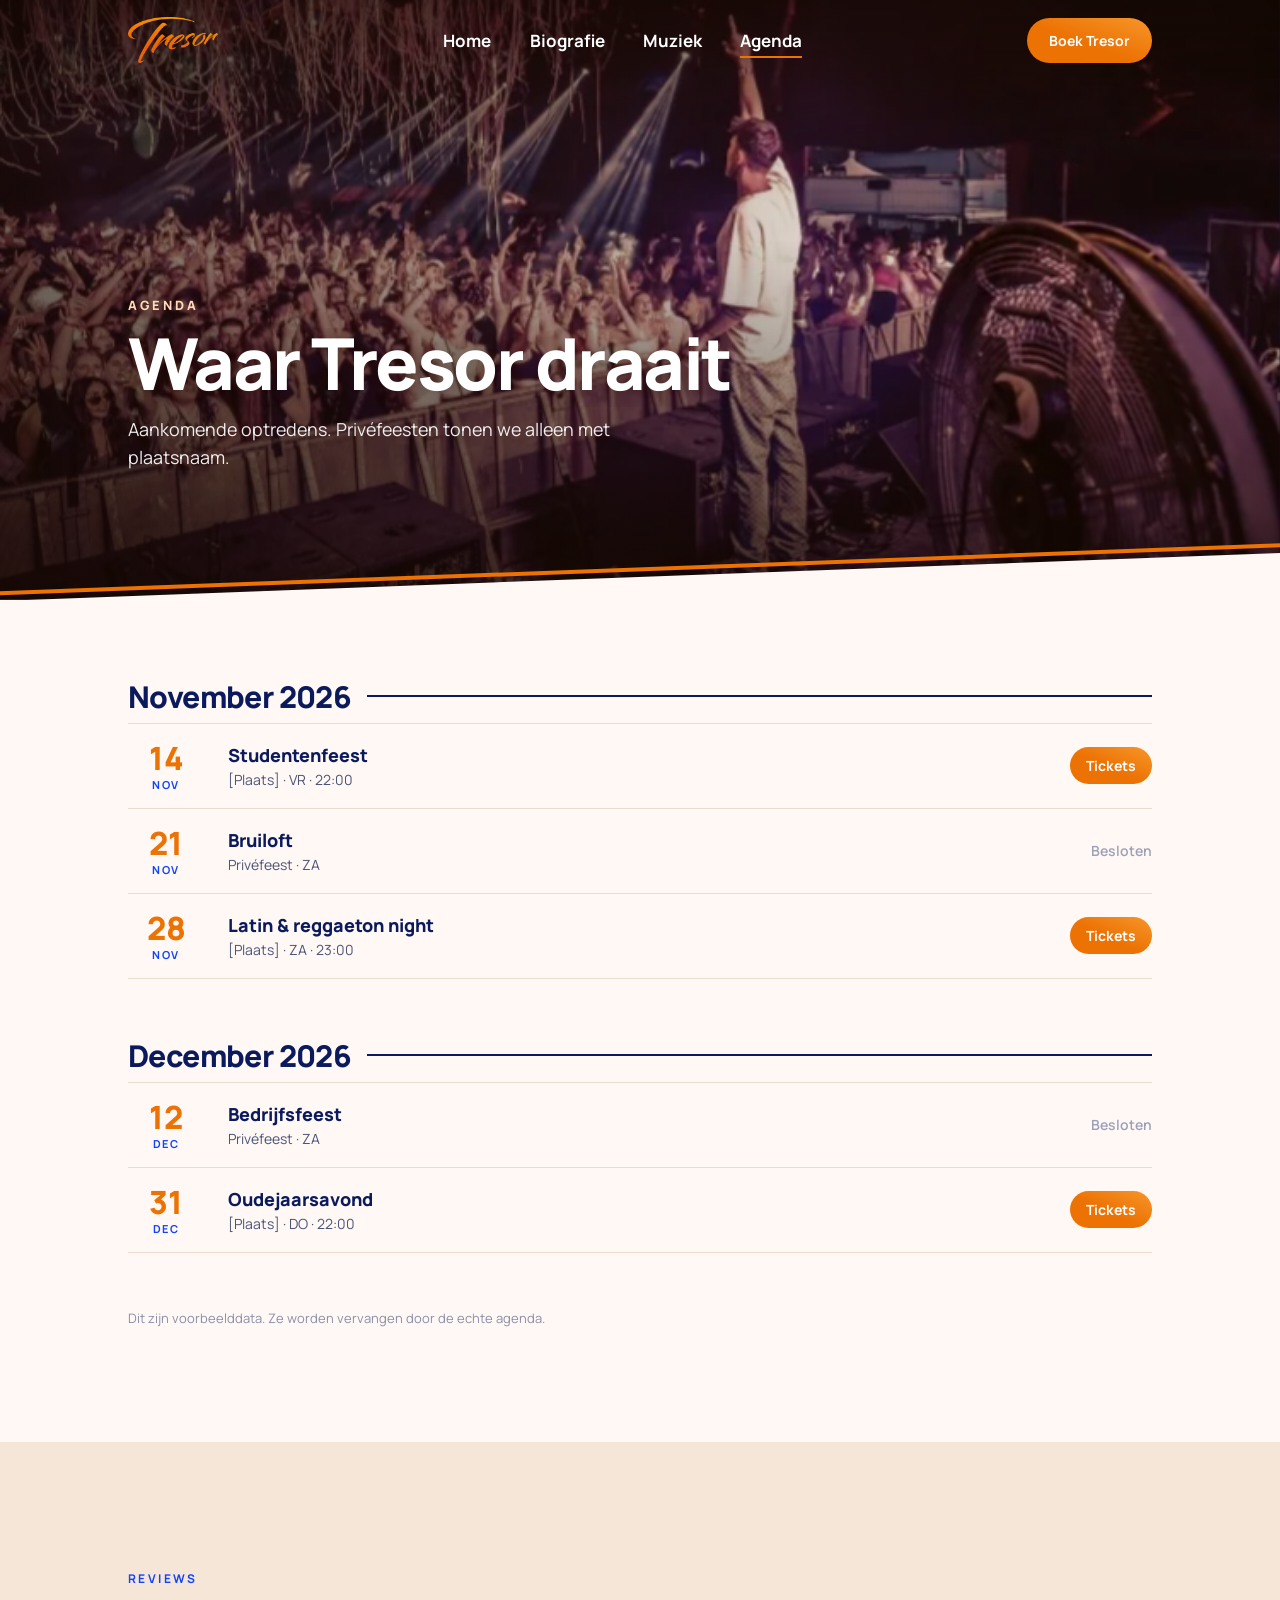
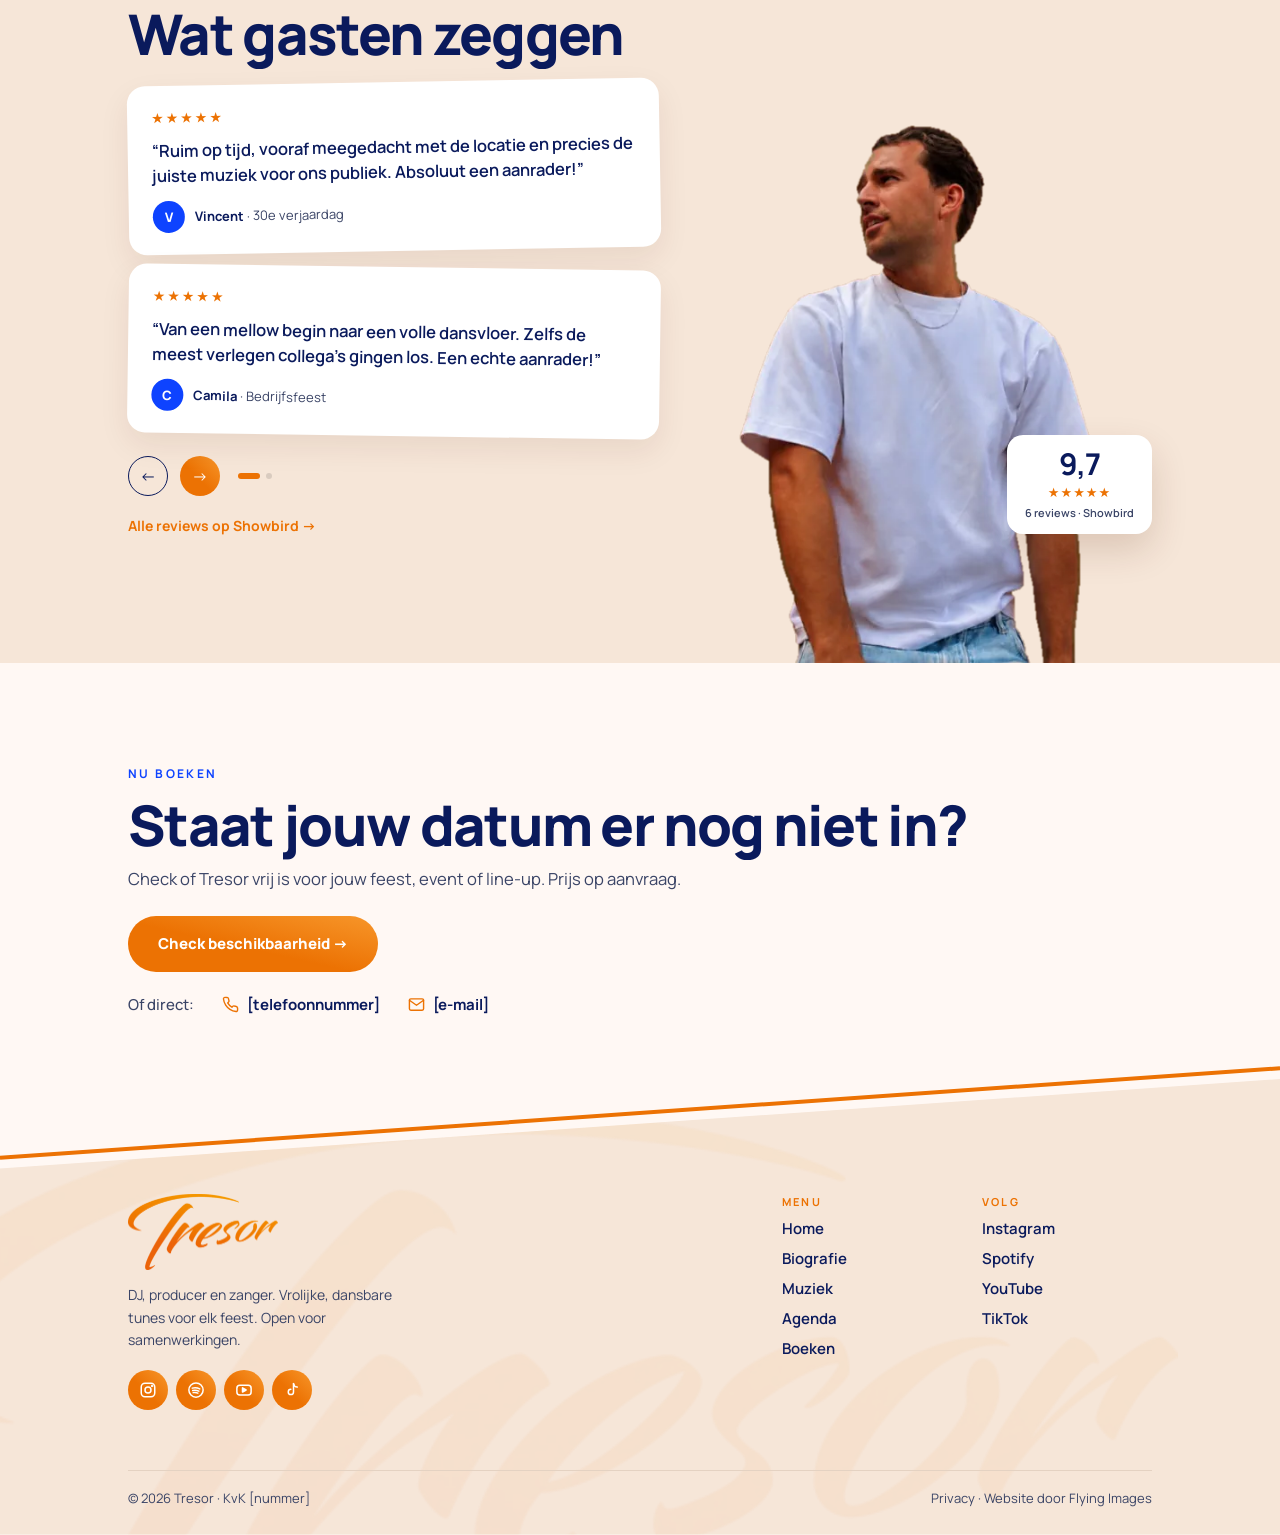
==== commit 89923ca4: "Menu: Home, Biografie, Muziek, Agenda (Reviews eruit) Co-Authored-By: Claude Opus 5.5 <noreply@anthr" ====
--- a/agenda.html
+++ b/agenda.html
@@ -16,7 +16,7 @@
 <header>
   <div class="wrap">
     <a href="index.html" aria-label="Tresor, naar de homepage"><img class="logo logo-light" src="images/tresor-logo.webp" alt="Tresor"><img class="logo logo-dark" src="images/tresor-logo.webp" alt="Tresor"></a>
-    <nav aria-label="Hoofdmenu"><a href="biografie.html">Biografie</a><a href="muziek.html">Muziek</a><a href="agenda.html" aria-current="page">Agenda</a><a href="index.html#reviews">Reviews</a><a class="mbtn" href="boeken.html">Boek Tresor</a></nav>
+    <nav aria-label="Hoofdmenu"><a href="index.html">Home</a><a href="biografie.html">Biografie</a><a href="muziek.html">Muziek</a><a href="agenda.html" aria-current="page">Agenda</a><a class="mbtn" href="boeken.html">Boek Tresor</a></nav>
     <a class="btn" href="boeken.html">Boek Tresor</a>
     <button class="burger" type="button" aria-label="Menu openen" aria-expanded="false"><span></span><span></span><span></span></button>
   </div>
@@ -66,7 +66,7 @@
     <div class="wrap">
       <div class="fcols">
         <div><img class="lg" src="images/tresor-logo.webp" alt="Tresor" loading="lazy" decoding="async"><p>DJ, producer en zanger. Vrolijke, dansbare tunes voor elk feest. Open voor samenwerkingen.</p><div class="soc"><a href="#" aria-label="Instagram" title="Instagram"><svg width="18" height="18" viewBox="0 0 24 24" stroke="#FFFFFF" stroke-width="2" fill="none" stroke-linecap="round" stroke-linejoin="round" aria-hidden="true"><rect x="3" y="3" width="18" height="18" rx="5"/><circle cx="12" cy="12" r="4"/><circle cx="17.5" cy="6.5" r="0.6" fill="#FFFFFF"/></svg></a><a href="#" aria-label="Spotify" title="Spotify"><svg width="18" height="18" viewBox="0 0 24 24" stroke="#FFFFFF" stroke-width="2" fill="none" stroke-linecap="round" stroke-linejoin="round" aria-hidden="true"><circle cx="12" cy="12" r="9.5"/><path d="M7 9.5c3.5-1 7-0.6 10 1"/><path d="M7.6 12.6c2.9-0.8 5.7-0.4 8.2 0.9"/><path d="M8.2 15.5c2.3-0.6 4.4-0.3 6.3 0.7"/></svg></a><a href="#" aria-label="YouTube" title="YouTube"><svg width="18" height="18" viewBox="0 0 24 24" stroke="#FFFFFF" stroke-width="2" fill="none" stroke-linecap="round" stroke-linejoin="round" aria-hidden="true"><rect x="2.5" y="5.5" width="19" height="13" rx="4"/><path d="M10 9.2v5.6l4.8-2.8z" fill="#FFFFFF"/></svg></a><a href="#" aria-label="TikTok" title="TikTok"><svg width="18" height="18" viewBox="0 0 24 24" stroke="#FFFFFF" stroke-width="2" fill="none" stroke-linecap="round" stroke-linejoin="round" aria-hidden="true"><path d="M14 3.5v11a3.5 3.5 0 1 1-3.5-3.5"/><path d="M14 3.5c.4 2.7 2.2 4.4 5 4.6"/></svg></a></div></div>
-        <div class="fcol"><span>MENU</span><a href="biografie.html">Biografie</a><a href="muziek.html">Muziek</a><a href="agenda.html">Agenda</a><a href="index.html#reviews">Reviews</a><a href="boeken.html">Boeken</a></div>
+        <div class="fcol"><span>MENU</span><a href="index.html">Home</a><a href="biografie.html">Biografie</a><a href="muziek.html">Muziek</a><a href="agenda.html">Agenda</a><a href="boeken.html">Boeken</a></div>
         <div class="fcol"><span>VOLG</span><a href="#">Instagram</a><a href="#">Spotify</a><a href="#">YouTube</a><a href="#">TikTok</a></div>
       </div>
       <div class="fbar"><span>© 2026 Tresor · KvK [nummer]</span><span>Privacy · Website door Flying Images</span></div>
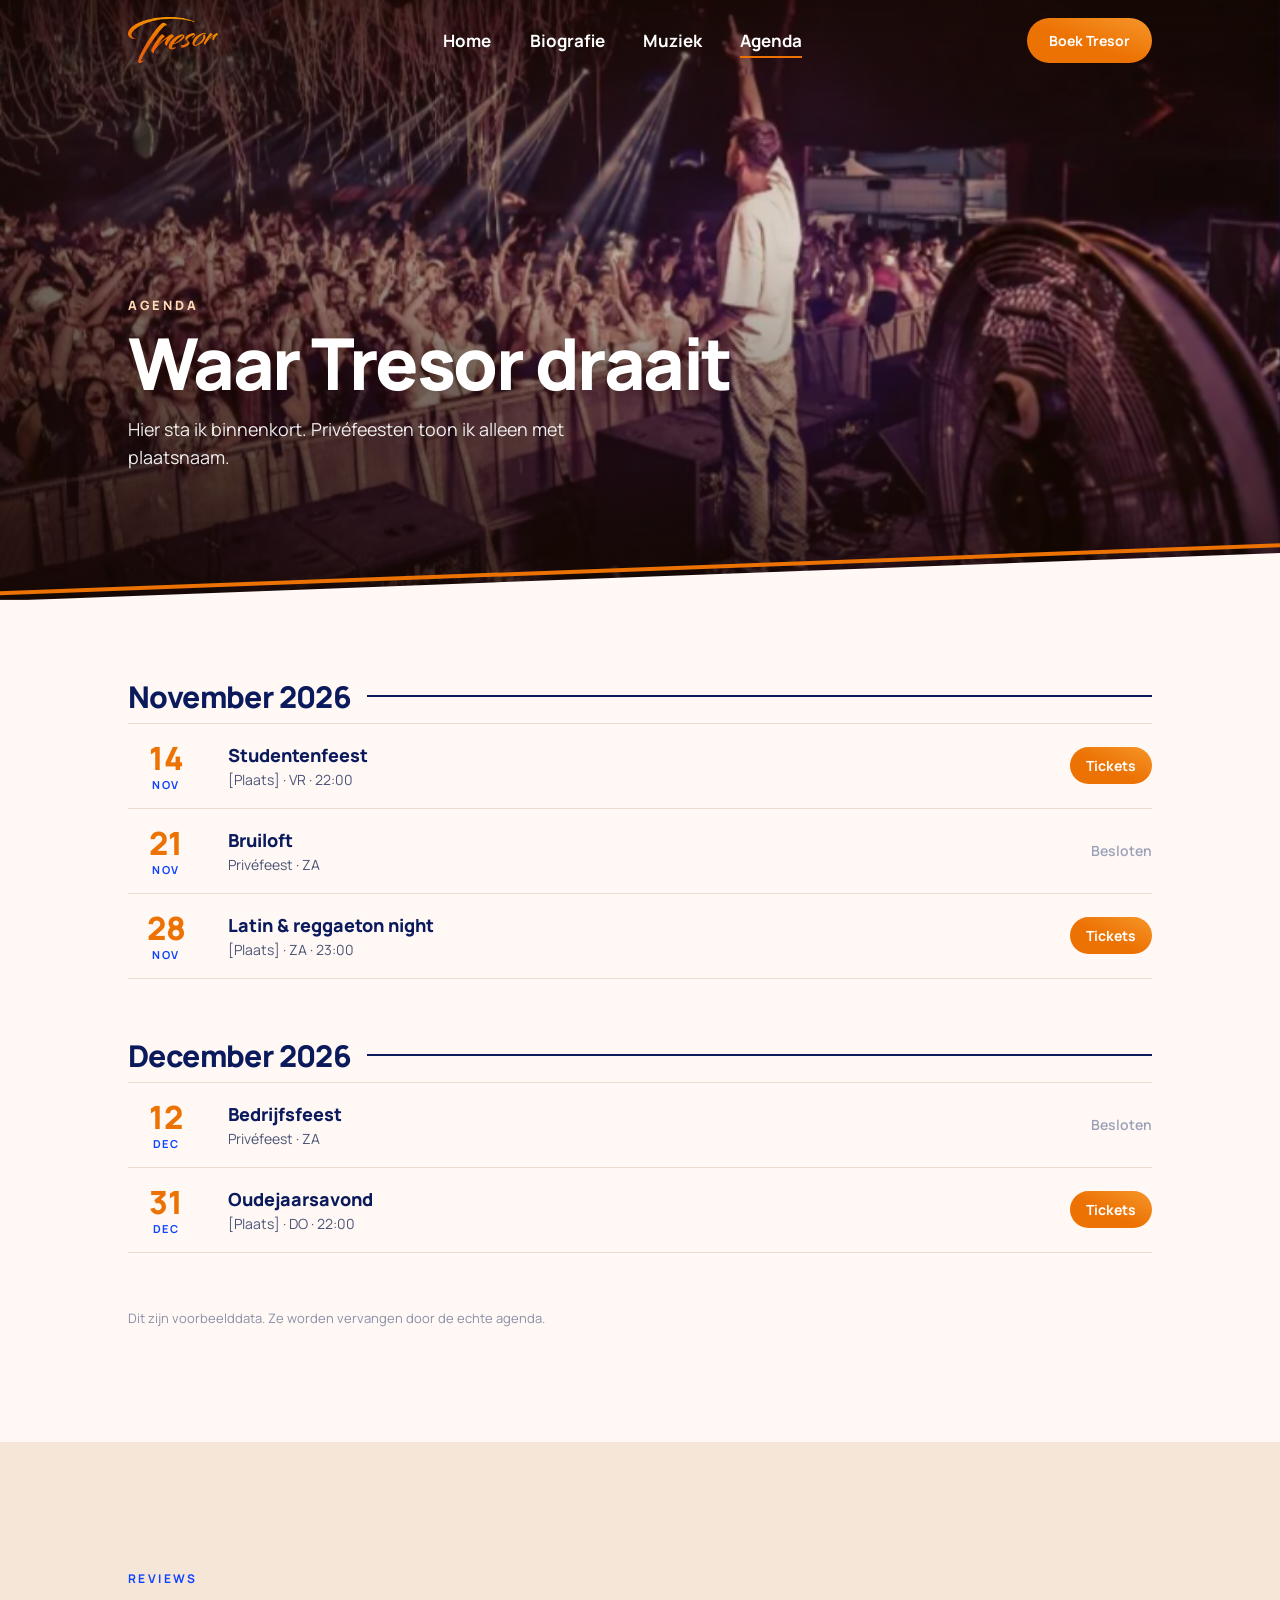
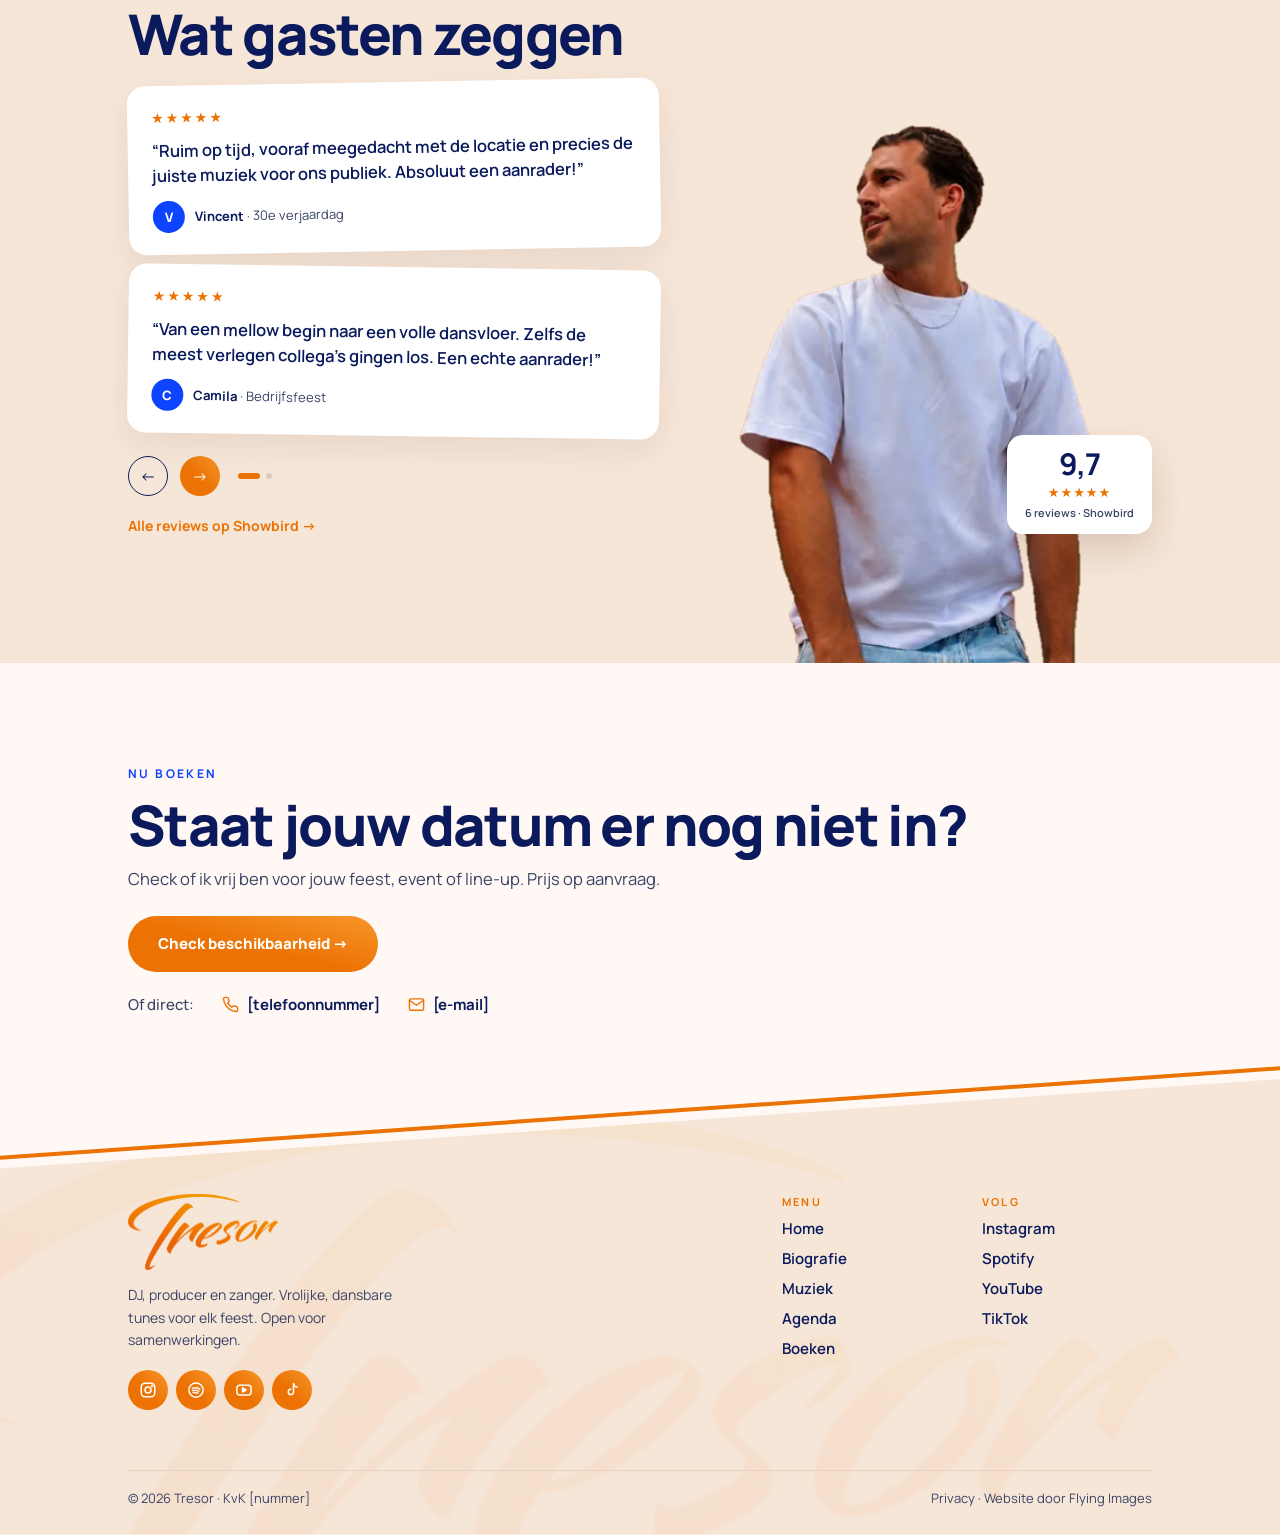
==== commit 2482efd4: "Teksten subpagina's in ik-vorm, geen verwijzing naar andere artiesten Co-Authored-By: Claude Opus 5." ====
--- a/agenda.html
+++ b/agenda.html
@@ -28,7 +28,7 @@
   <div class="content"><div class="wrap">
     <span class="kicker">Agenda</span>
     <h1>Waar Tresor draait</h1>
-    <p>Aankomende optredens. Privéfeesten tonen we alleen met plaatsnaam.</p>
+    <p>Hier sta ik binnenkort. Privéfeesten toon ik alleen met plaatsnaam.</p>
   </div></div>
   <svg class="pdiag" viewBox="0 0 100 10" preserveAspectRatio="none" aria-hidden="true">
     <polygon points="0,10 100,0 100,10" fill="#FFF8F4"></polygon>
@@ -57,7 +57,7 @@
   <div class="ctab"><div class="wrap">
     <div class="label">Nu boeken</div>
     <h2>Staat jouw datum er nog niet in?</h2>
-    <p>Check of Tresor vrij is voor jouw feest, event of line-up. Prijs op aanvraag.</p>
+    <p>Check of ik vrij ben voor jouw feest, event of line-up. Prijs op aanvraag.</p>
     <div class="cbtns" style="gap:22px"><a class="cbtn main" href="boeken.html" style="height:56px;padding:0 30px;font-weight:800">Check beschikbaarheid →</a><div class="direct"><span>Of direct:</span><a href="tel:"><svg width="17" height="17" viewBox="0 0 24 24" fill="none" stroke="#EC7203" stroke-width="2" stroke-linecap="round" stroke-linejoin="round" aria-hidden="true"><path d="M22 16.9v3a2 2 0 0 1-2.2 2 19.8 19.8 0 0 1-8.6-3.1 19.5 19.5 0 0 1-6-6A19.8 19.8 0 0 1 2.1 4.2 2 2 0 0 1 4.1 2h3a2 2 0 0 1 2 1.7c.1.9.4 1.8.7 2.7a2 2 0 0 1-.5 2.1L8 9.8a16 16 0 0 0 6 6l1.3-1.3a2 2 0 0 1 2.1-.4c.9.3 1.8.6 2.7.7a2 2 0 0 1 1.7 2z"/></svg>[telefoonnummer]</a><a href="mailto:"><svg width="17" height="17" viewBox="0 0 24 24" fill="none" stroke="#EC7203" stroke-width="2" stroke-linecap="round" stroke-linejoin="round" aria-hidden="true"><rect x="2" y="4" width="20" height="16" rx="2"/><path d="m22 6-10 7L2 6"/></svg>[e-mail]</a></div></div>
   </div></div>
   <svg class="seamline" viewBox="0 0 720 100" preserveAspectRatio="none" aria-hidden="true"><line x1="0" y1="88" x2="720" y2="-12" stroke="#EC7203" stroke-width="4" vector-effect="non-scaling-stroke"></line></svg>
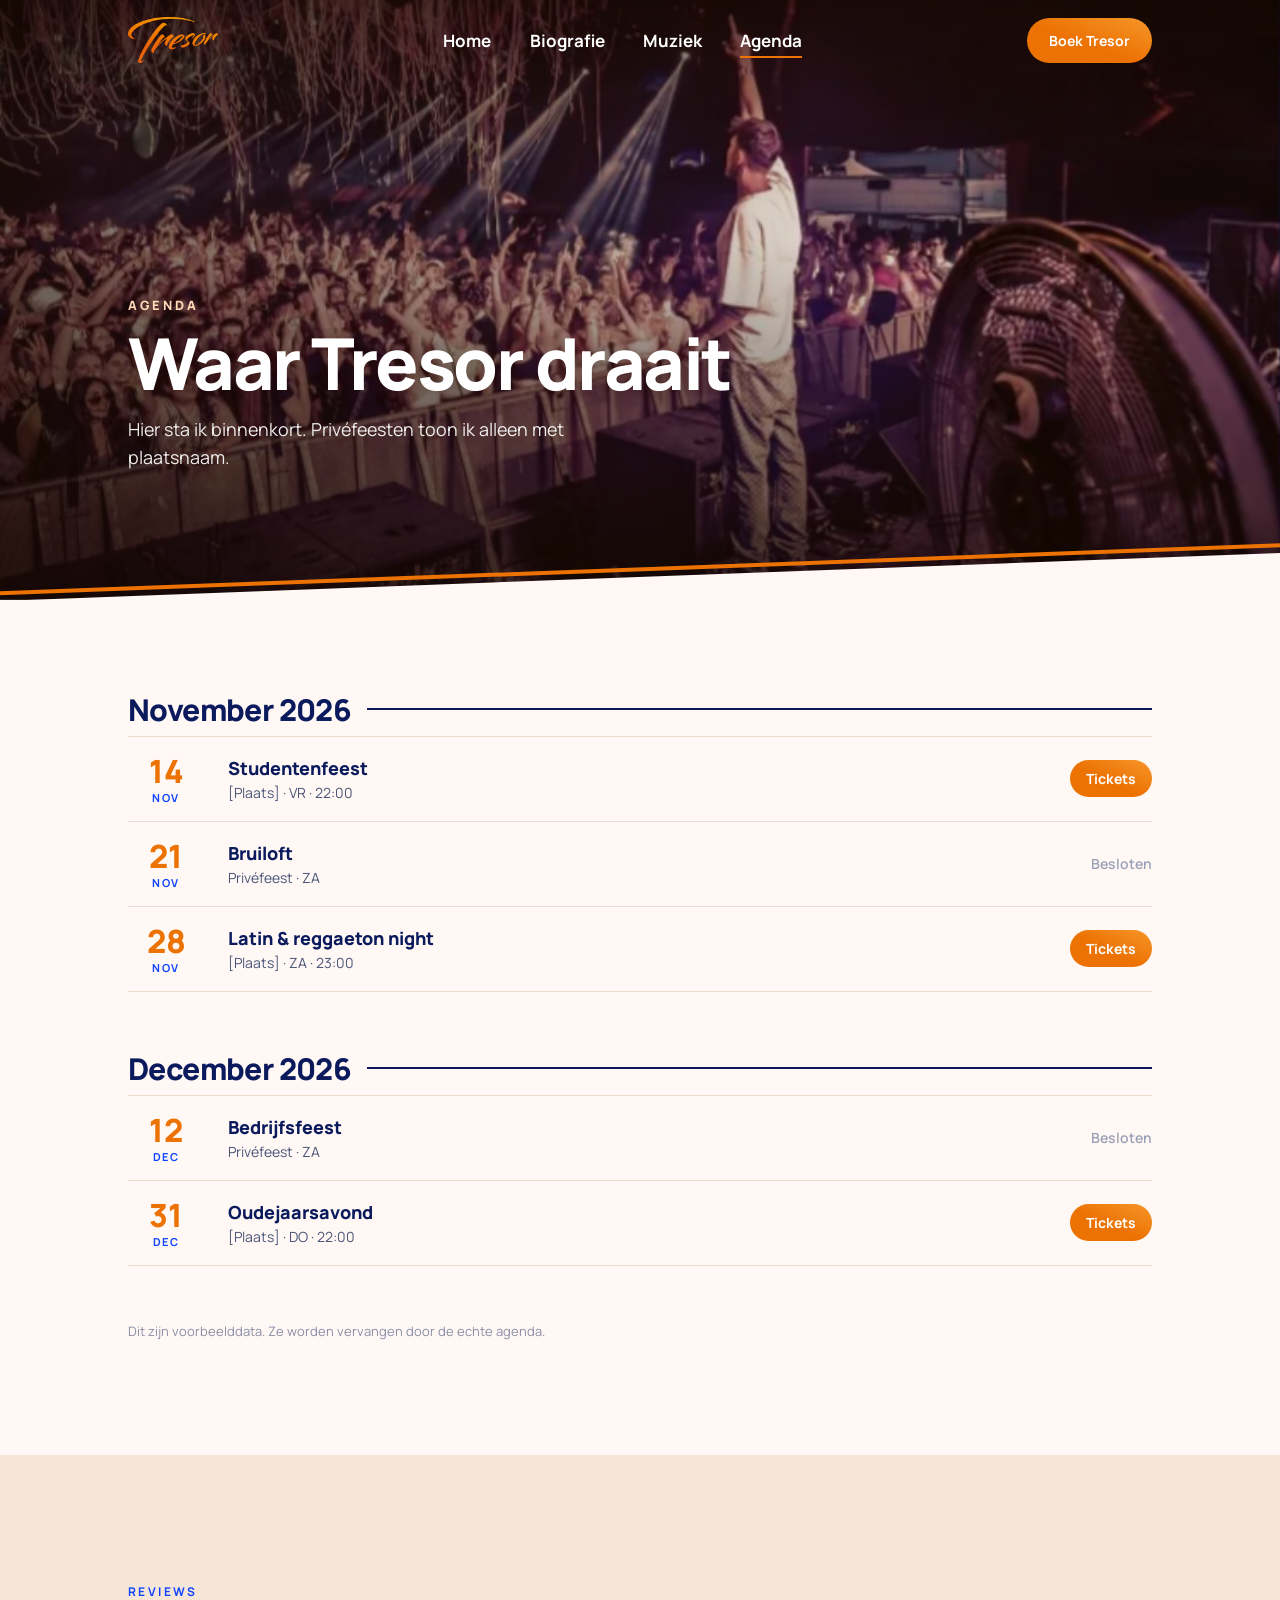
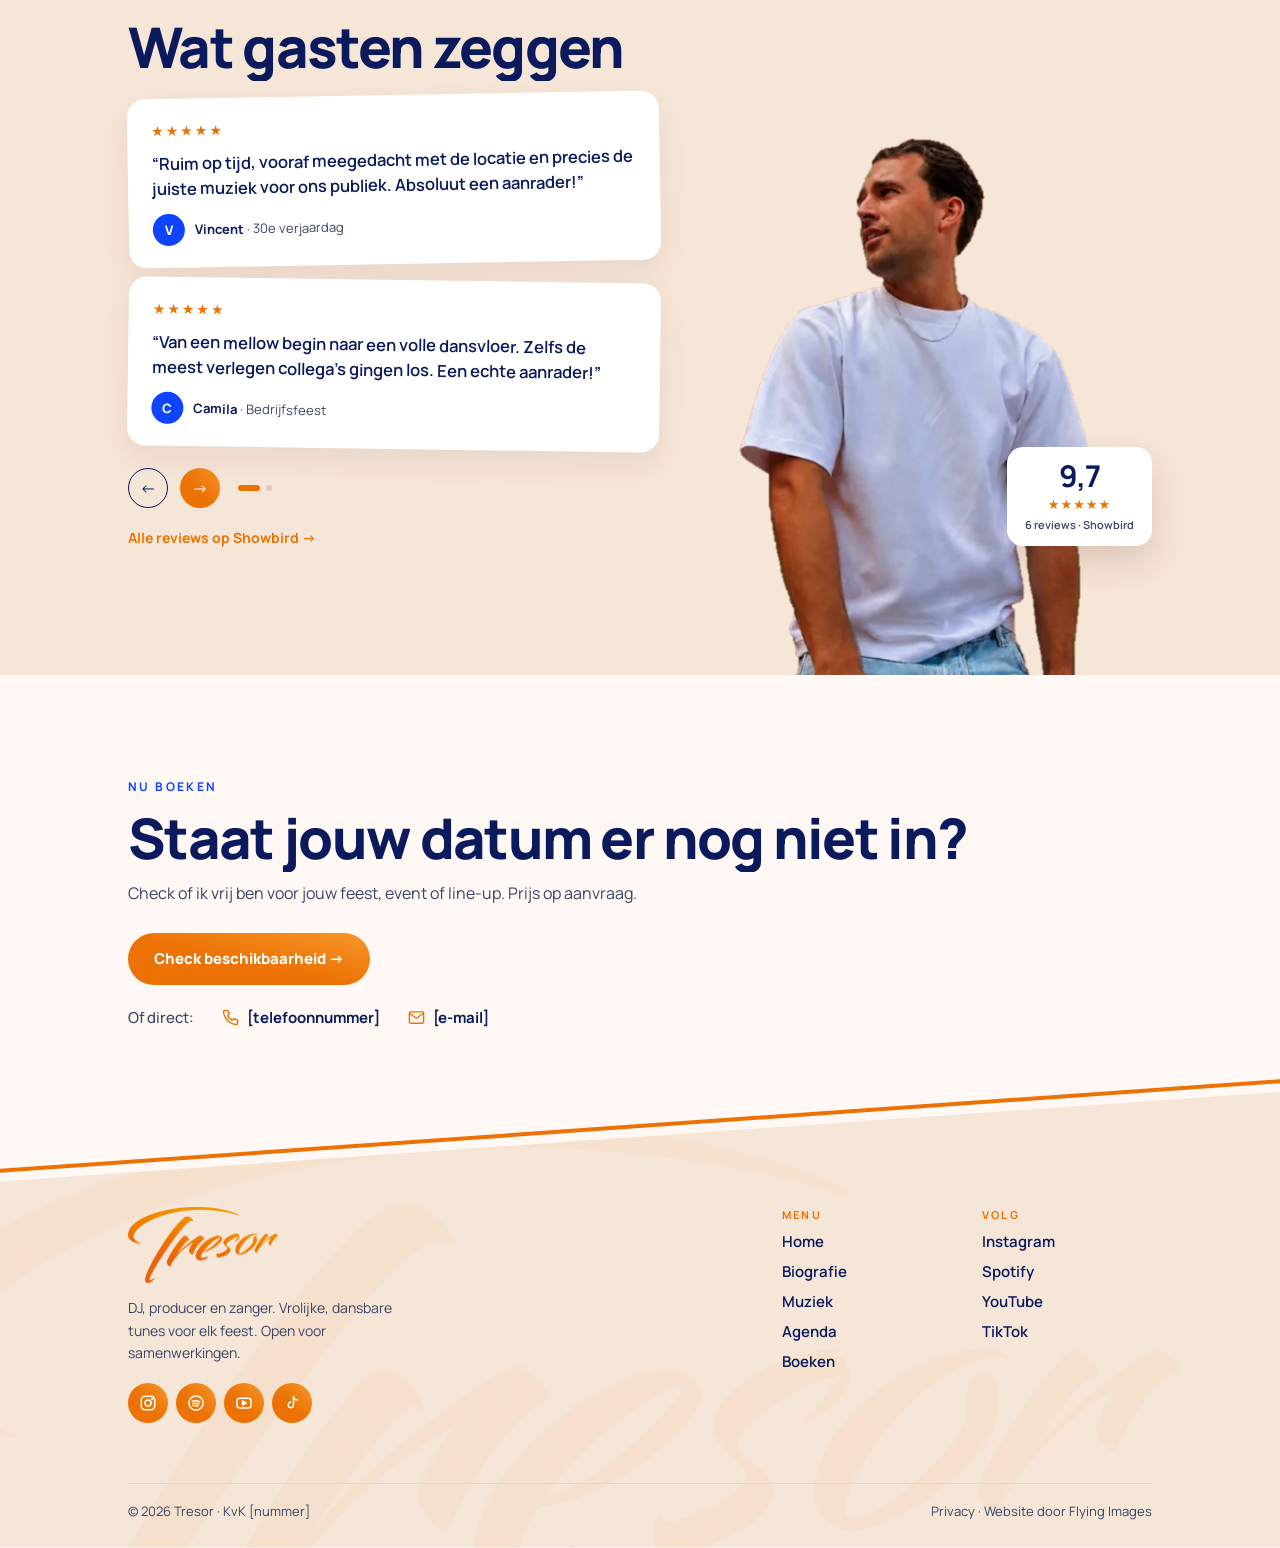
==== commit c6d7972a: "Consistentie: gelijke koppen, tekstgrootte, knophoogtes en ritme op alle pagina's Co-Authored-By: Cl" ====
--- a/agenda.html
+++ b/agenda.html
@@ -58,7 +58,7 @@
     <div class="label">Nu boeken</div>
     <h2>Staat jouw datum er nog niet in?</h2>
     <p>Check of ik vrij ben voor jouw feest, event of line-up. Prijs op aanvraag.</p>
-    <div class="cbtns" style="gap:22px"><a class="cbtn main" href="boeken.html" style="height:56px;padding:0 30px;font-weight:800">Check beschikbaarheid →</a><div class="direct"><span>Of direct:</span><a href="tel:"><svg width="17" height="17" viewBox="0 0 24 24" fill="none" stroke="#EC7203" stroke-width="2" stroke-linecap="round" stroke-linejoin="round" aria-hidden="true"><path d="M22 16.9v3a2 2 0 0 1-2.2 2 19.8 19.8 0 0 1-8.6-3.1 19.5 19.5 0 0 1-6-6A19.8 19.8 0 0 1 2.1 4.2 2 2 0 0 1 4.1 2h3a2 2 0 0 1 2 1.7c.1.9.4 1.8.7 2.7a2 2 0 0 1-.5 2.1L8 9.8a16 16 0 0 0 6 6l1.3-1.3a2 2 0 0 1 2.1-.4c.9.3 1.8.6 2.7.7a2 2 0 0 1 1.7 2z"/></svg>[telefoonnummer]</a><a href="mailto:"><svg width="17" height="17" viewBox="0 0 24 24" fill="none" stroke="#EC7203" stroke-width="2" stroke-linecap="round" stroke-linejoin="round" aria-hidden="true"><rect x="2" y="4" width="20" height="16" rx="2"/><path d="m22 6-10 7L2 6"/></svg>[e-mail]</a></div></div>
+    <div class="cbtns" style="gap:22px"><a class="cbtn main" href="boeken.html">Check beschikbaarheid →</a><div class="direct"><span>Of direct:</span><a href="tel:"><svg width="17" height="17" viewBox="0 0 24 24" fill="none" stroke="#EC7203" stroke-width="2" stroke-linecap="round" stroke-linejoin="round" aria-hidden="true"><path d="M22 16.9v3a2 2 0 0 1-2.2 2 19.8 19.8 0 0 1-8.6-3.1 19.5 19.5 0 0 1-6-6A19.8 19.8 0 0 1 2.1 4.2 2 2 0 0 1 4.1 2h3a2 2 0 0 1 2 1.7c.1.9.4 1.8.7 2.7a2 2 0 0 1-.5 2.1L8 9.8a16 16 0 0 0 6 6l1.3-1.3a2 2 0 0 1 2.1-.4c.9.3 1.8.6 2.7.7a2 2 0 0 1 1.7 2z"/></svg>[telefoonnummer]</a><a href="mailto:"><svg width="17" height="17" viewBox="0 0 24 24" fill="none" stroke="#EC7203" stroke-width="2" stroke-linecap="round" stroke-linejoin="round" aria-hidden="true"><rect x="2" y="4" width="20" height="16" rx="2"/><path d="m22 6-10 7L2 6"/></svg>[e-mail]</a></div></div>
   </div></div>
   <svg class="seamline" viewBox="0 0 720 100" preserveAspectRatio="none" aria-hidden="true"><line x1="0" y1="88" x2="720" y2="-12" stroke="#EC7203" stroke-width="4" vector-effect="non-scaling-stroke"></line></svg>
   <footer class="foot">
--- a/css/style.css
+++ b/css/style.css
@@ -410,3 +410,19 @@
 .fmsg{margin:0;padding:12px 14px;border-radius:12px;background:#FFF1E6;color:var(--ink);font-size:14px;font-weight:600}
 @media (max-width:760px){.bgrid{grid-template-columns:1fr}.bform .frow{grid-template-columns:1fr}.fsend{flex-direction:column;align-items:stretch}.fsend .cbtn{width:100%}}
 .endonly>.seamline{margin-top:0}
+
+/* ===== CONSISTENTIE: één set koppen, tekst, knoppen en ritme ===== */
+button{font-family:inherit}
+/* Sectiekoppen: grote kop overal gelijk */
+.head h2,.video .vtext h2,.review h2,.ctab h2,.oband h2,.pfeat h2,.bsteps h2{font-size:clamp(34px,4.4vw,56px);font-weight:800;letter-spacing:-.03em;line-height:.98}
+/* Zin-koppen (biografie): gelijk aan de bio op de homepage */
+.story h2{font-size:clamp(30px,3.4vw,44px);line-height:1.08;letter-spacing:-.025em}
+/* Lopende tekst */
+.bio p,.story p,.oband p,.video .vtext p,.ctab p{font-size:clamp(15px,1.25vw,17px);line-height:1.7}
+.ctab p{max-width:620px}
+/* Knoppen: primair 52px, secundair 44px */
+.cbtn,.cbtn.main,.wbtn,.video .ytbtn{height:52px;padding:0 26px;font-size:15px;font-weight:800}
+.cbtn.sm,.obtn{height:44px;padding:0 20px;font-size:14px;font-weight:800}
+/* Ritme: eerste section na een pagina-hero */
+.pstory,.pfeat,.pbook{padding-top:clamp(48px,7vw,100px)}
+.pagenda .wrap{padding-top:clamp(48px,7vw,100px)}
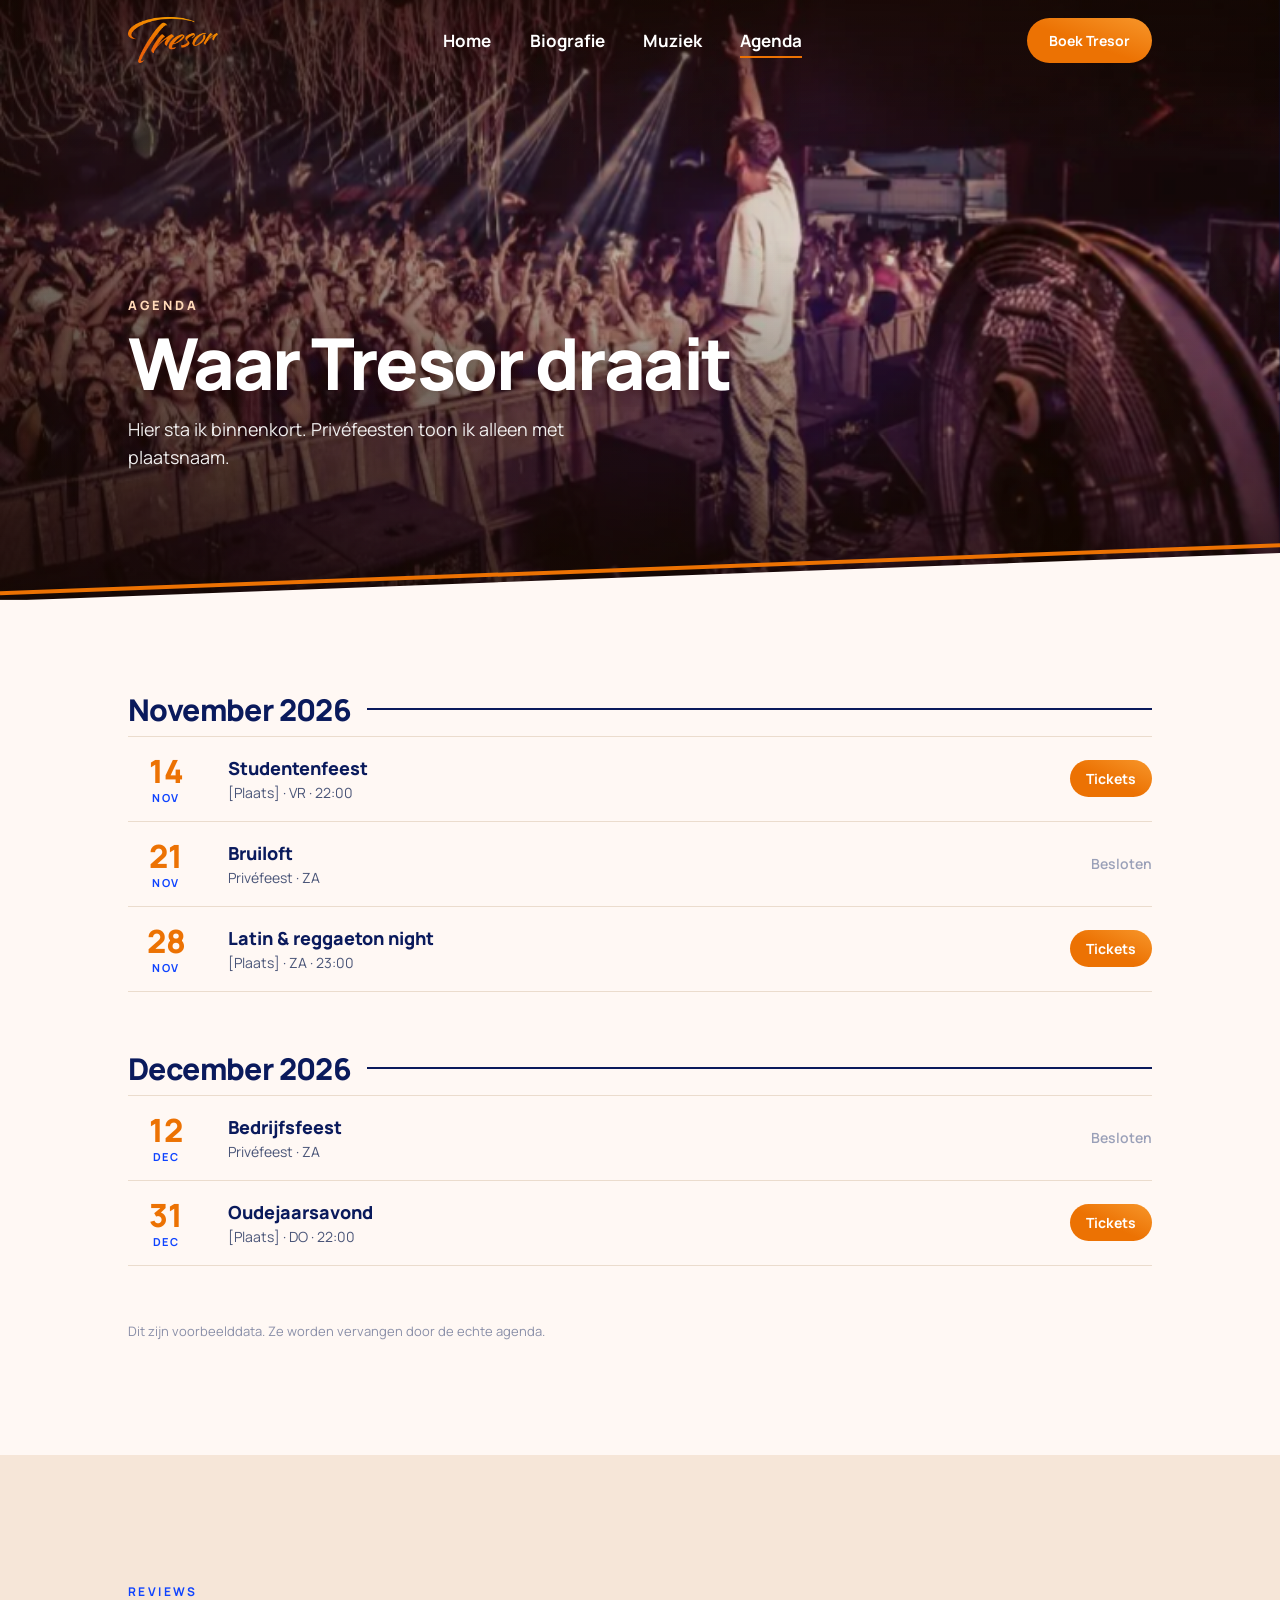
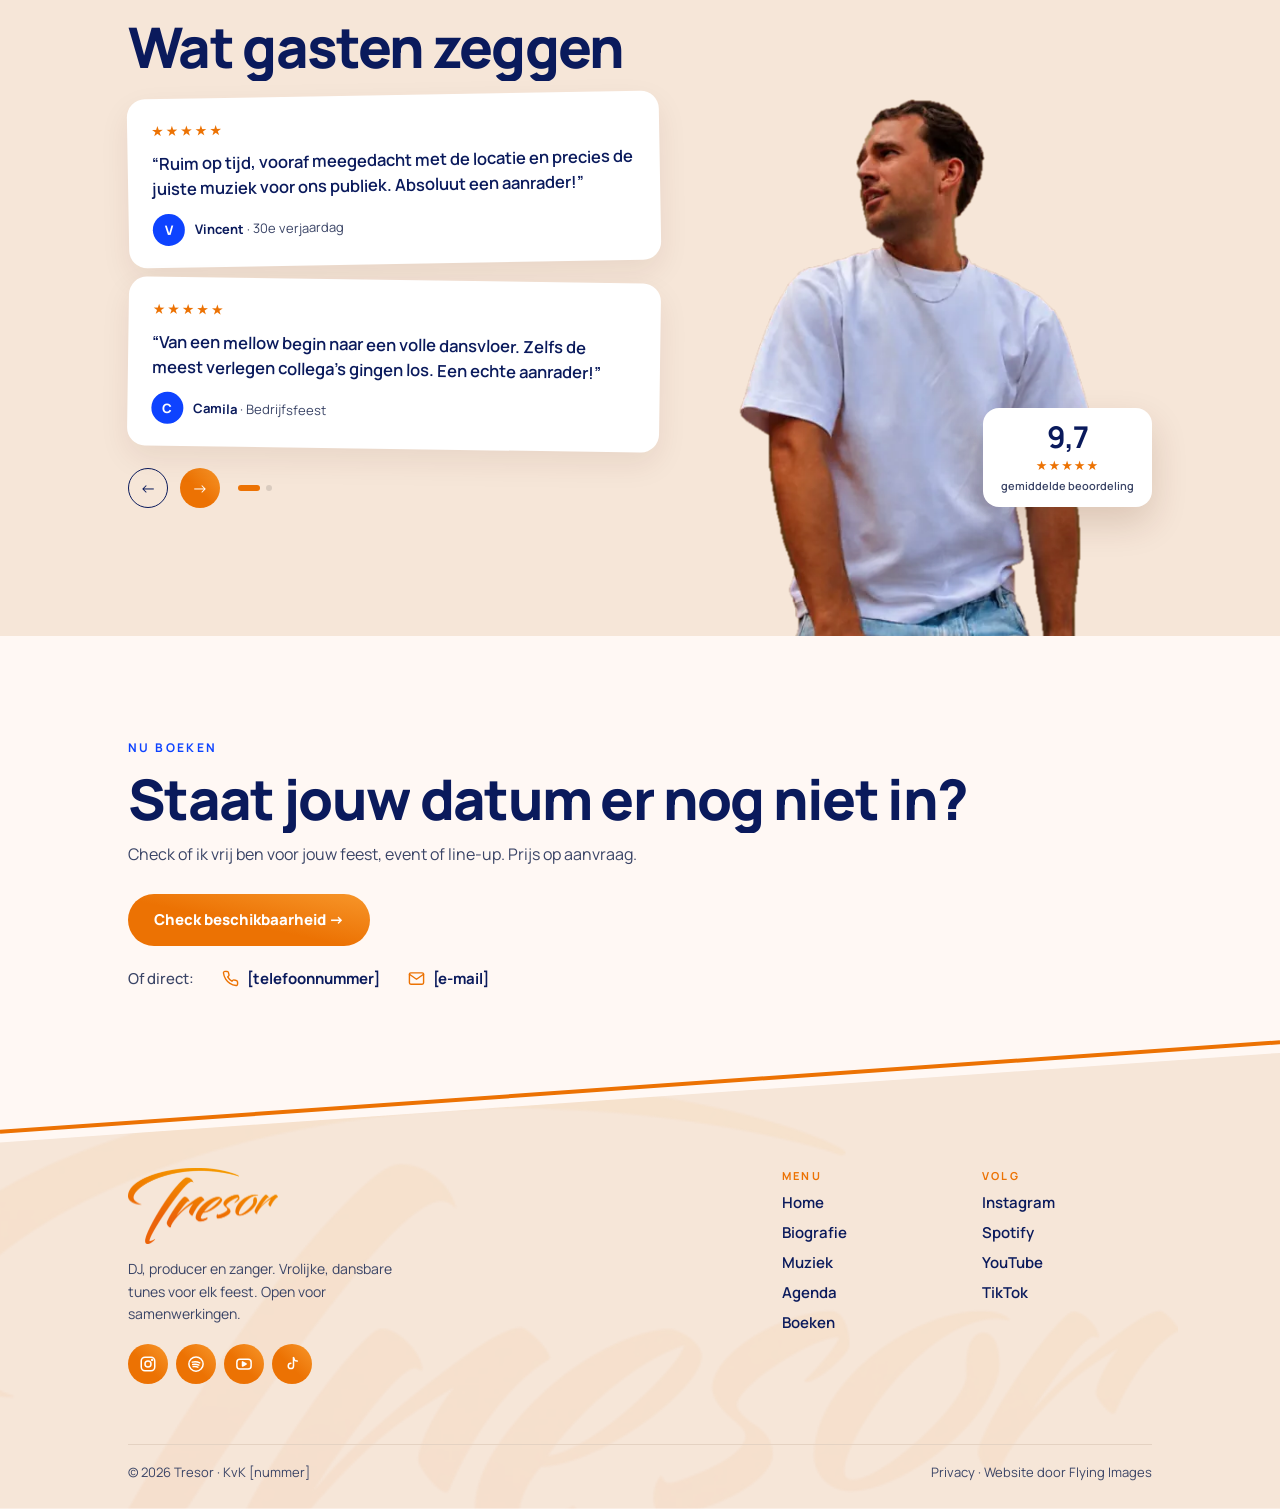
==== commit 3775147a: "Reviews: Showbird-vermelding weg Co-Authored-By: Claude Opus 5.5 <noreply@anthropic.com> Claude-Sess" ====
--- a/agenda.html
+++ b/agenda.html
@@ -48,9 +48,8 @@
       <h2>Wat gasten zeggen</h2>
       <div class="rtrack" id="rtrack" aria-live="polite"></div>
       <div class="rctrl"><button type="button" class="prev" aria-label="Vorige reviews">←</button><button type="button" class="next" aria-label="Volgende reviews">→</button><div class="rdots" id="rdots"></div></div>
-      <a class="all" href="https://showbird.com/nl/acts/22462-tresor-dj-artiest" target="_blank" rel="noopener">Alle reviews op Showbird →</a>
     </div>
-    <div class="person rv rv-r" style="--d:.15s"><img src="images/tresor-100.webp" alt="Tresor in wit T-shirt" loading="lazy" decoding="async"><div class="score"><b>9,7</b><span>★★★★★</span><small>6 reviews · Showbird</small></div></div>
+    <div class="person rv rv-r" style="--d:.15s"><img src="images/tresor-100.webp" alt="Tresor in wit T-shirt" loading="lazy" decoding="async"><div class="score"><b>9,7</b><span>★★★★★</span><small>gemiddelde beoordeling</small></div></div>
   </div>
 </section>
 <section class="endsec" id="boeken">
--- a/css/style.css
+++ b/css/style.css
@@ -426,3 +426,5 @@
 /* Ritme: eerste section na een pagina-hero */
 .pstory,.pfeat,.pbook{padding-top:clamp(48px,7vw,100px)}
 .pagenda .wrap{padding-top:clamp(48px,7vw,100px)}
+/* "Besloten" is geen knop: geen hover-vlak, geen verschuiving */
+.ev .cta.p,.ev .cta.p:hover{background:none;box-shadow:none;transform:none;cursor:default;padding:9px 0}
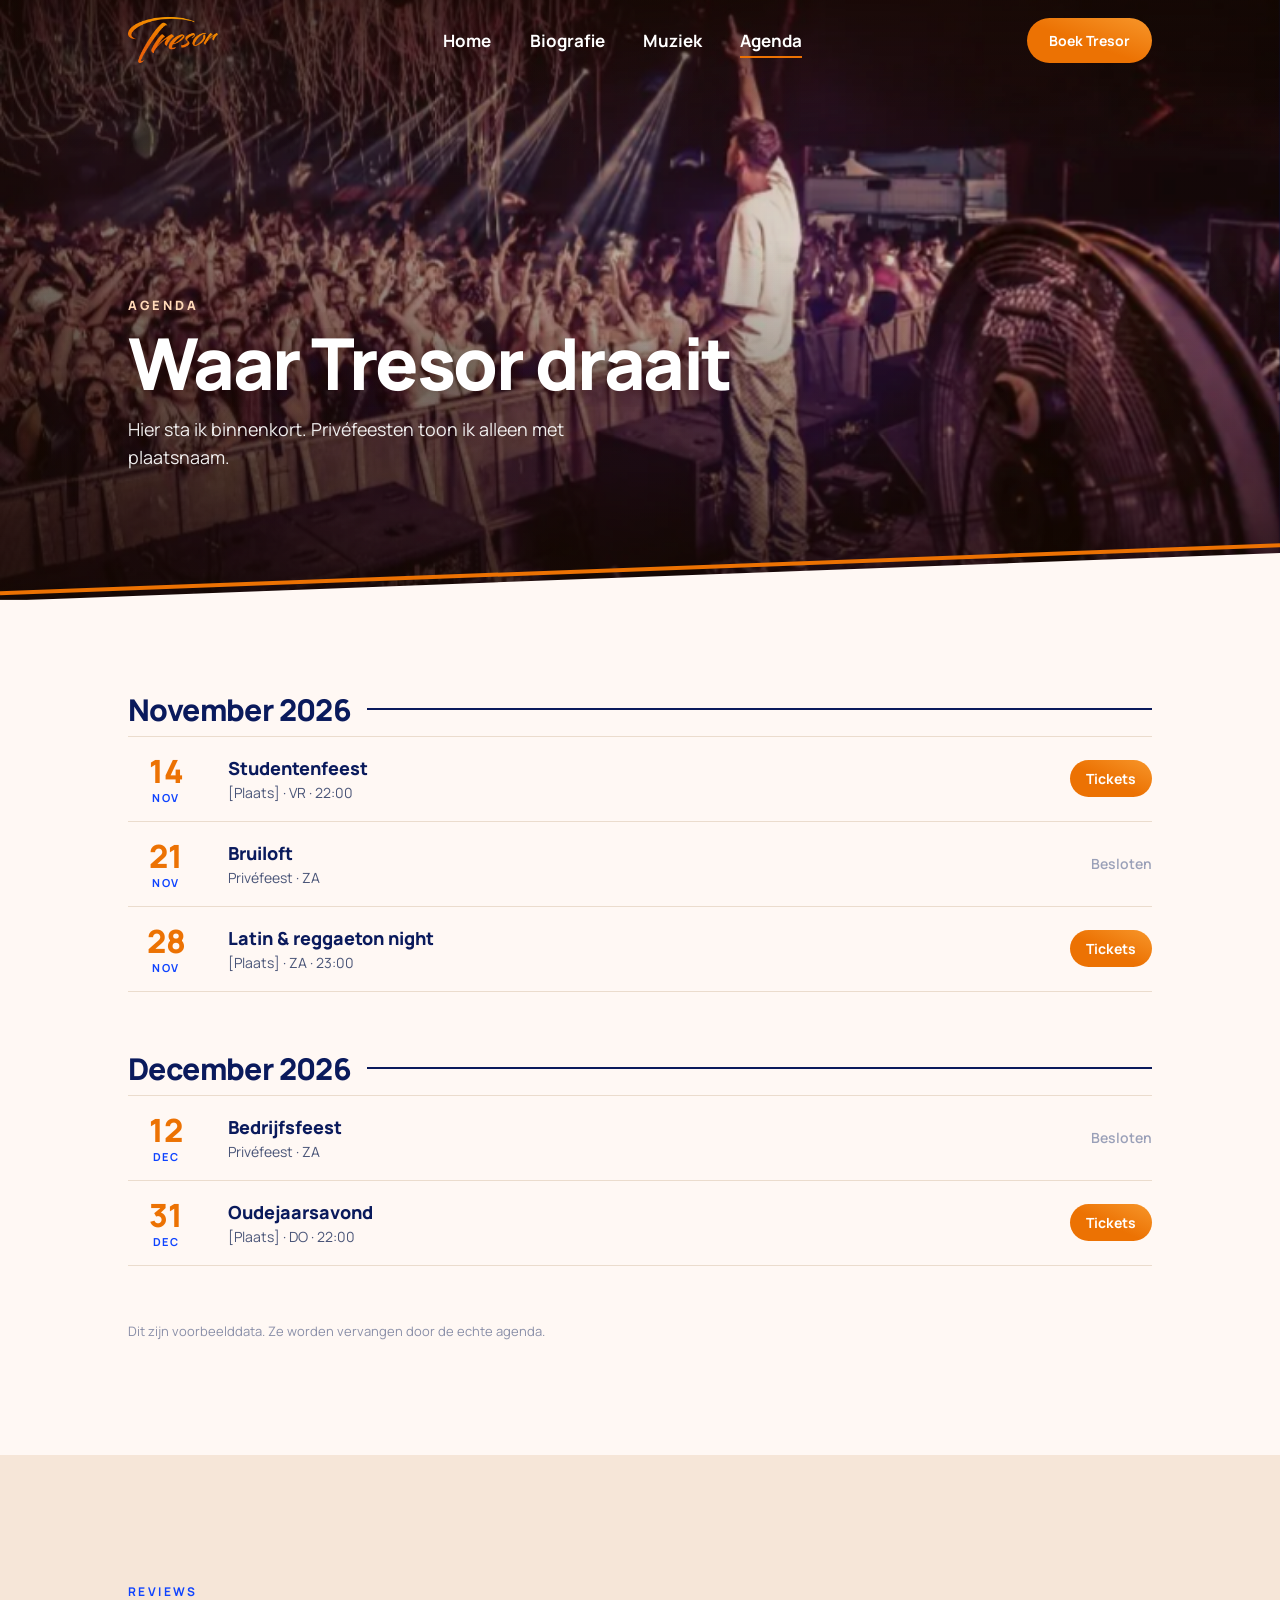
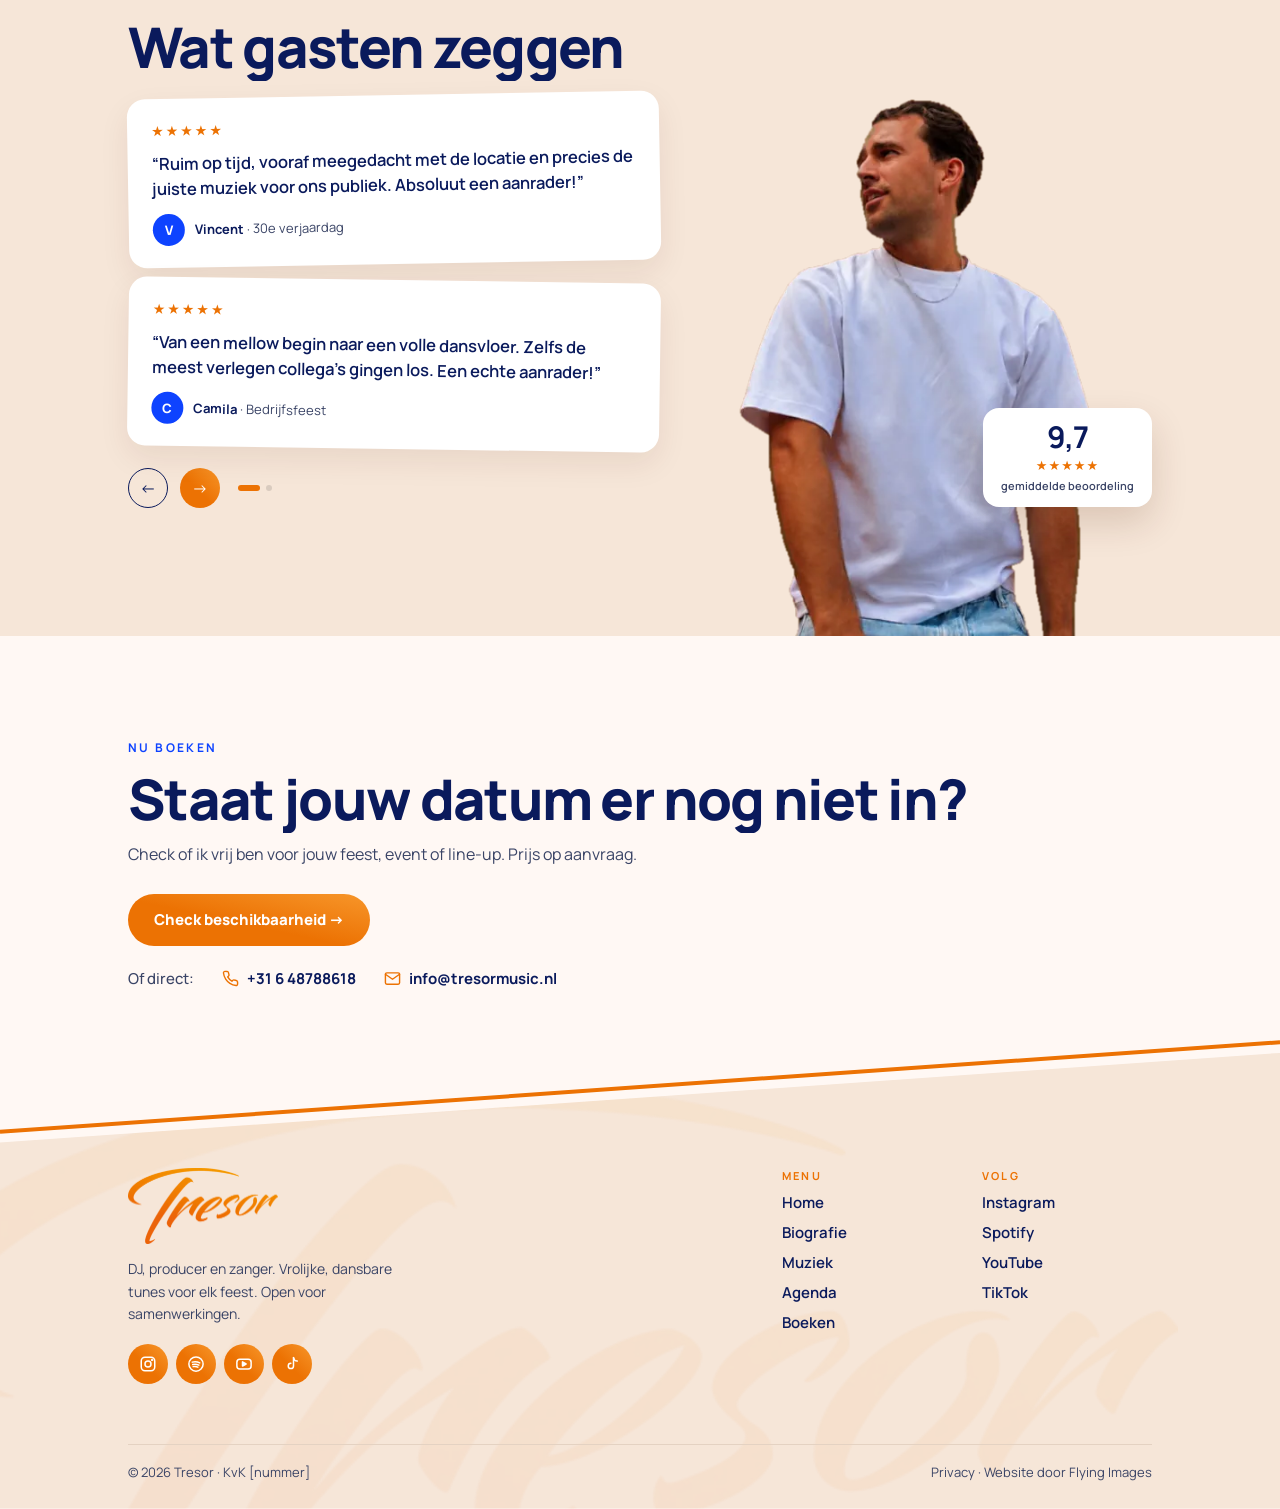
==== commit 6b708a3f: "Contact: info@tresormusic.nl en +31 6 48788618 ingevuld Co-Authored-By: Claude Opus 5.5 <noreply@ant" ====
--- a/agenda.html
+++ b/agenda.html
@@ -57,7 +57,7 @@
     <div class="label">Nu boeken</div>
     <h2>Staat jouw datum er nog niet in?</h2>
     <p>Check of ik vrij ben voor jouw feest, event of line-up. Prijs op aanvraag.</p>
-    <div class="cbtns" style="gap:22px"><a class="cbtn main" href="boeken.html">Check beschikbaarheid →</a><div class="direct"><span>Of direct:</span><a href="tel:"><svg width="17" height="17" viewBox="0 0 24 24" fill="none" stroke="#EC7203" stroke-width="2" stroke-linecap="round" stroke-linejoin="round" aria-hidden="true"><path d="M22 16.9v3a2 2 0 0 1-2.2 2 19.8 19.8 0 0 1-8.6-3.1 19.5 19.5 0 0 1-6-6A19.8 19.8 0 0 1 2.1 4.2 2 2 0 0 1 4.1 2h3a2 2 0 0 1 2 1.7c.1.9.4 1.8.7 2.7a2 2 0 0 1-.5 2.1L8 9.8a16 16 0 0 0 6 6l1.3-1.3a2 2 0 0 1 2.1-.4c.9.3 1.8.6 2.7.7a2 2 0 0 1 1.7 2z"/></svg>[telefoonnummer]</a><a href="mailto:"><svg width="17" height="17" viewBox="0 0 24 24" fill="none" stroke="#EC7203" stroke-width="2" stroke-linecap="round" stroke-linejoin="round" aria-hidden="true"><rect x="2" y="4" width="20" height="16" rx="2"/><path d="m22 6-10 7L2 6"/></svg>[e-mail]</a></div></div>
+    <div class="cbtns" style="gap:22px"><a class="cbtn main" href="boeken.html">Check beschikbaarheid →</a><div class="direct"><span>Of direct:</span><a href="tel:+31648788618"><svg width="17" height="17" viewBox="0 0 24 24" fill="none" stroke="#EC7203" stroke-width="2" stroke-linecap="round" stroke-linejoin="round" aria-hidden="true"><path d="M22 16.9v3a2 2 0 0 1-2.2 2 19.8 19.8 0 0 1-8.6-3.1 19.5 19.5 0 0 1-6-6A19.8 19.8 0 0 1 2.1 4.2 2 2 0 0 1 4.1 2h3a2 2 0 0 1 2 1.7c.1.9.4 1.8.7 2.7a2 2 0 0 1-.5 2.1L8 9.8a16 16 0 0 0 6 6l1.3-1.3a2 2 0 0 1 2.1-.4c.9.3 1.8.6 2.7.7a2 2 0 0 1 1.7 2z"/></svg>+31 6 48788618</a><a href="mailto:info@tresormusic.nl"><svg width="17" height="17" viewBox="0 0 24 24" fill="none" stroke="#EC7203" stroke-width="2" stroke-linecap="round" stroke-linejoin="round" aria-hidden="true"><rect x="2" y="4" width="20" height="16" rx="2"/><path d="m22 6-10 7L2 6"/></svg>info@tresormusic.nl</a></div></div>
   </div></div>
   <svg class="seamline" viewBox="0 0 720 100" preserveAspectRatio="none" aria-hidden="true"><line x1="0" y1="88" x2="720" y2="-12" stroke="#EC7203" stroke-width="4" vector-effect="non-scaling-stroke"></line></svg>
   <footer class="foot">
--- a/css/style.css
+++ b/css/style.css
@@ -428,3 +428,6 @@
 .pagenda .wrap{padding-top:clamp(48px,7vw,100px)}
 /* "Besloten" is geen knop: geen hover-vlak, geen verschuiving */
 .ev .cta.p,.ev .cta.p:hover{background:none;box-shadow:none;transform:none;cursor:default;padding:9px 0}
+/* Footer-links: klik- en hovervlak alleen op het woord */
+.fcol{align-items:flex-start}
+.fcol a{display:inline-block}
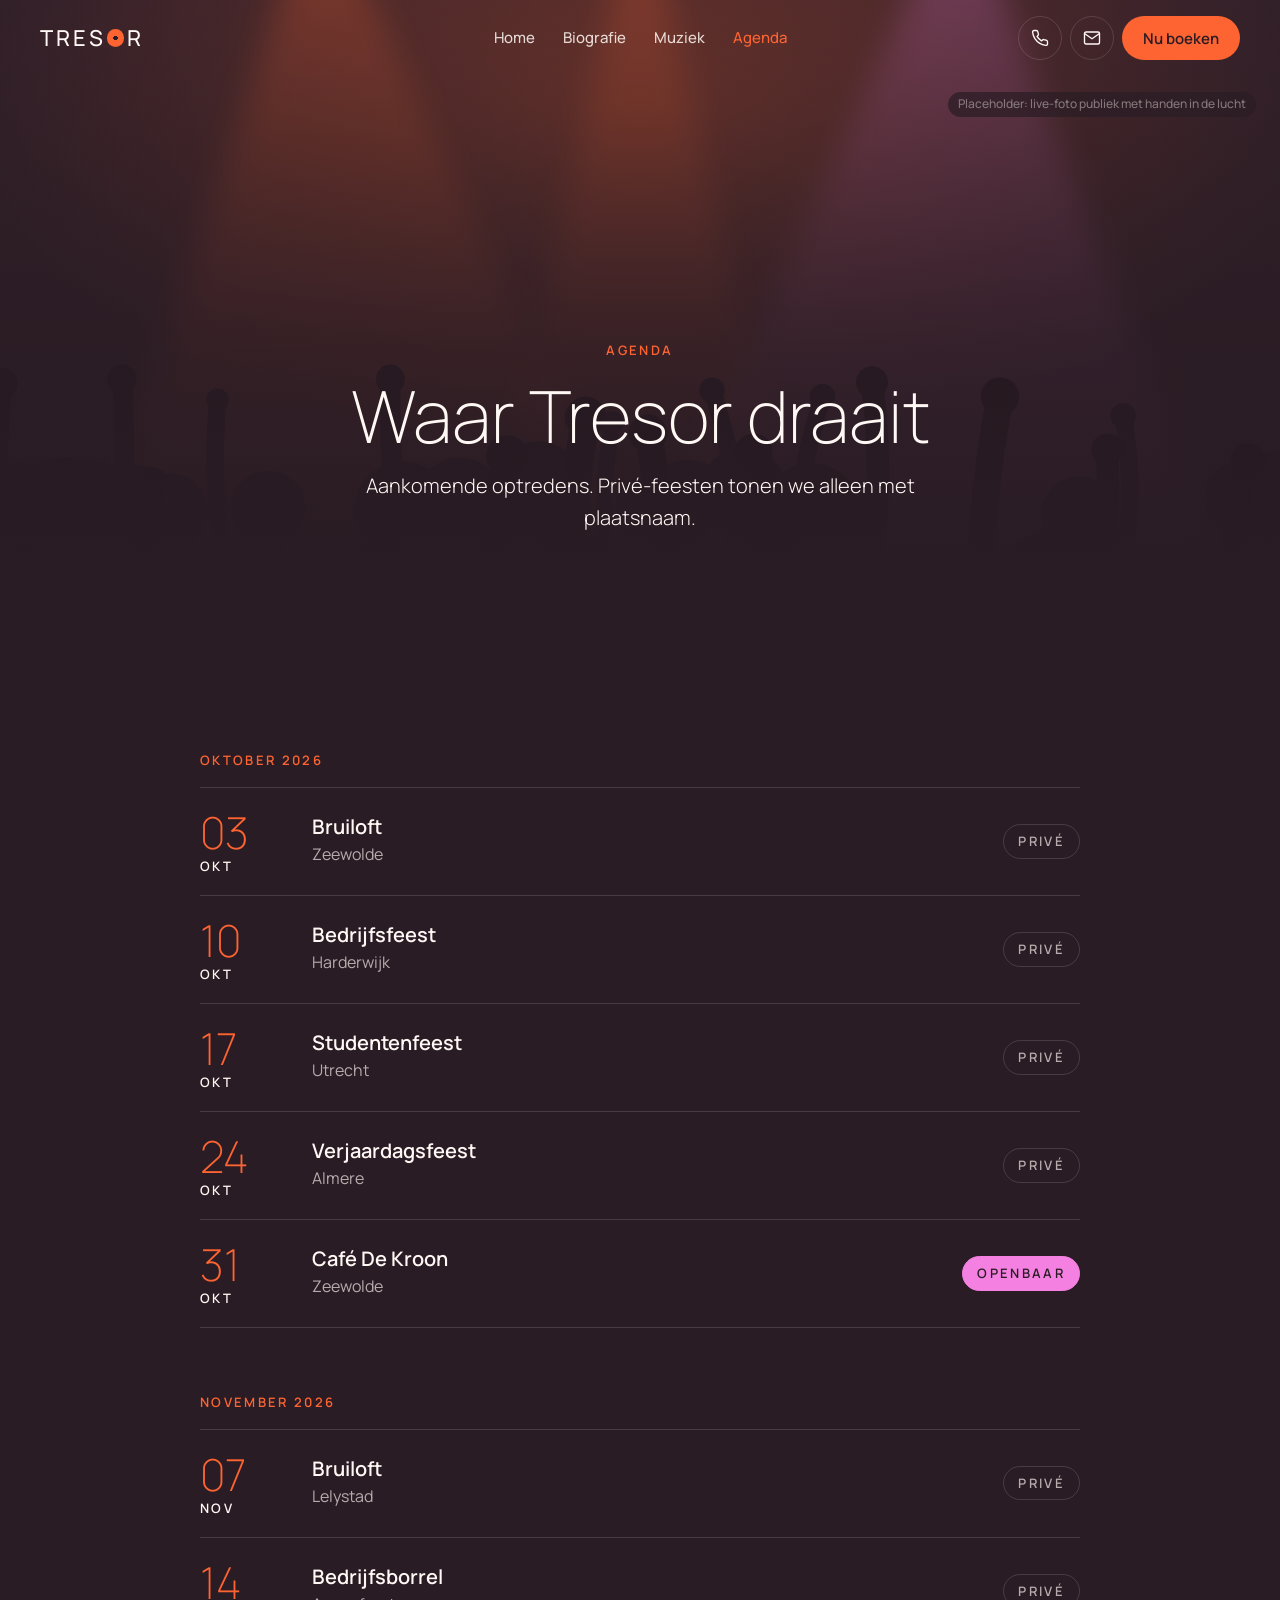
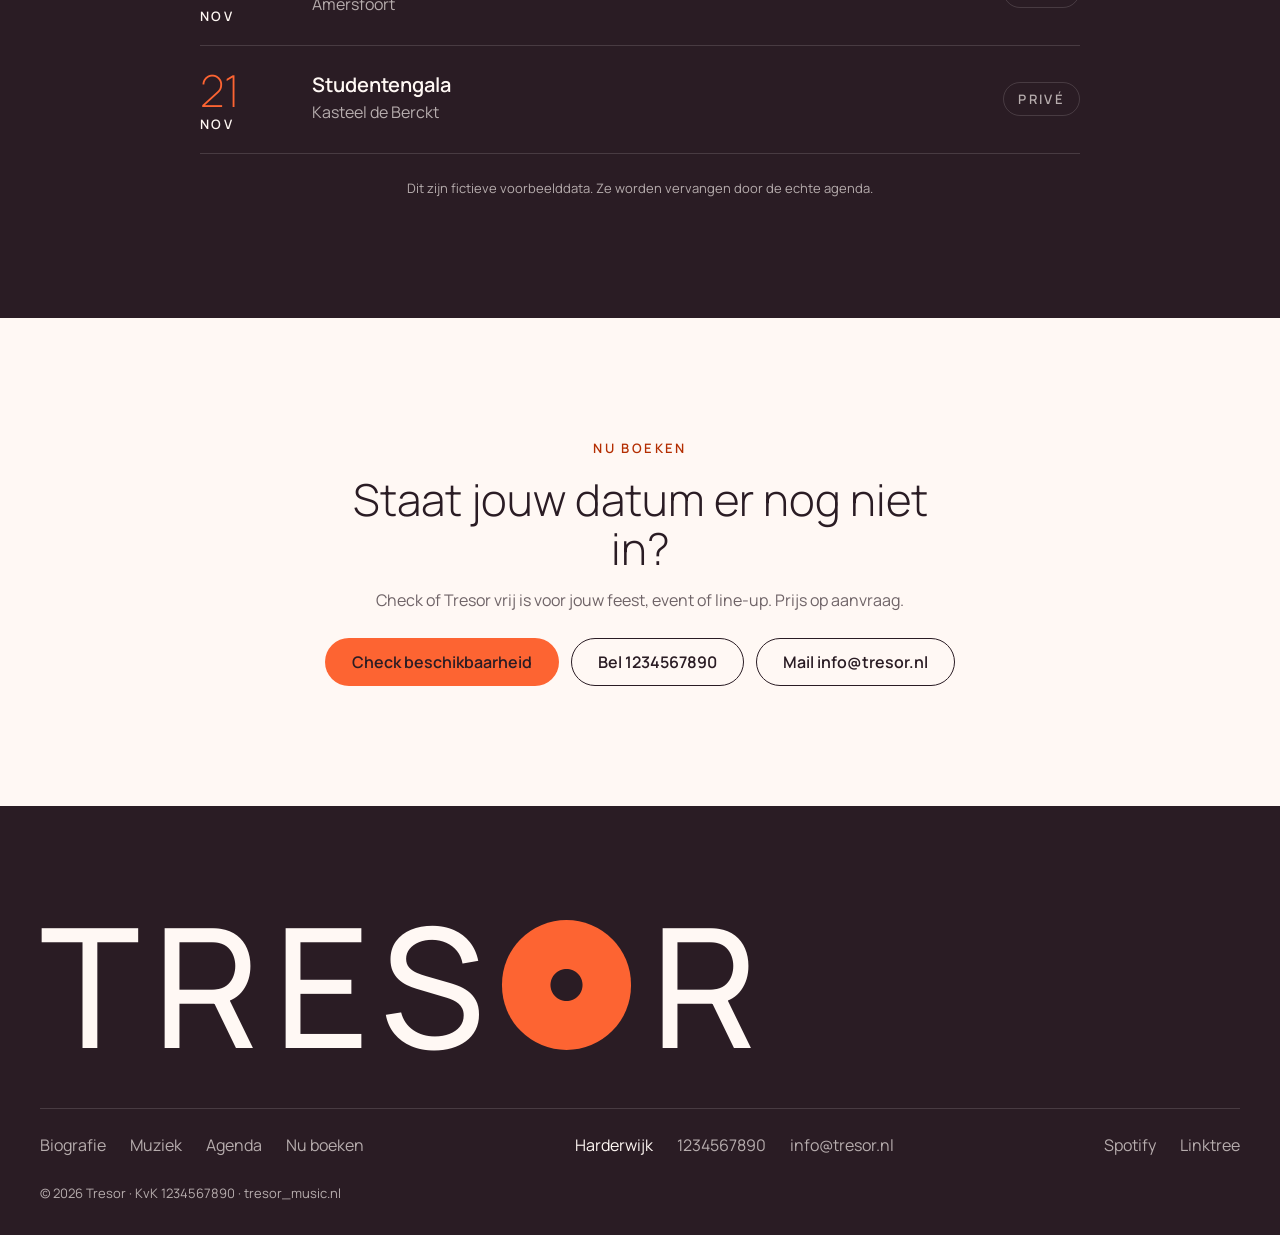
==== commit a5b662c9: "Wissel: inhoud van testtres (oude site) overgenomen Nieuwe site staat nu in testtres. Vorige inhoud " ====
--- a/agenda.html
+++ b/agenda.html
@@ -1,80 +1,127 @@
-<!doctype html>
+<!DOCTYPE html>
 <html lang="nl">
 <head>
-<meta charset="utf-8">
-<meta name="viewport" content="width=device-width, initial-scale=1">
-<title>Agenda | Tresor</title>
-<meta name="description" content="Agenda van Tresor: aankomende optredens. Staat jouw datum er nog niet in? Check de beschikbaarheid.">
+<meta charset="UTF-8">
+<meta name="viewport" content="width=device-width, initial-scale=1, viewport-fit=cover">
+<title>Agenda | Tresor, DJ uit Harderwijk</title>
+<meta name="description" content="Bekijk de agenda van Tresor, DJ en zanger uit Harderwijk: aankomende optredens op bruiloften, bedrijfsfeesten en studentengala's.">
 <link rel="preconnect" href="https://fonts.googleapis.com">
 <link rel="preconnect" href="https://fonts.gstatic.com" crossorigin>
-<link rel="preload" as="image" href="images/hero.webp">
-<link rel="stylesheet" href="https://fonts.googleapis.com/css2?family=Manrope:wght@400;500;700;800&display=swap">
-<link rel="stylesheet" href="css/style.css">
+<link href="https://fonts.googleapis.com/css2?family=Manrope:wght@200;300;400;500;600&display=swap" rel="stylesheet">
+<link rel="stylesheet" href="styles.css">
+<script src="main.js" defer></script>
 </head>
-<body class="sub">
+<body>
+<!-- Gegenereerde sfeer-illustraties (SVG). Vervang per plek door een echte foto: verwijder de <svg class="scene"> en zet een <img> in de .ph -->
+<svg class="sprite" aria-hidden="true" width="0" height="0" style="position:absolute"><defs>
+<linearGradient id="gBeamO" x1="0" y1="0" x2="0" y2="1"><stop offset="0" stop-color="#FD6432" stop-opacity=".42"/><stop offset="1" stop-color="#FD6432" stop-opacity="0"/></linearGradient>
+<linearGradient id="gBeamP" x1="0" y1="0" x2="0" y2="1"><stop offset="0" stop-color="#F480E1" stop-opacity=".36"/><stop offset="1" stop-color="#F480E1" stop-opacity="0"/></linearGradient>
+<linearGradient id="gBg" x1="0" y1="0" x2="0" y2="1"><stop offset="0" stop-color="#37232d"/><stop offset="1" stop-color="#2A1C24"/></linearGradient>
+<radialGradient id="gHazeO"><stop offset="0" stop-color="#FD6432" stop-opacity=".45"/><stop offset="1" stop-color="#FD6432" stop-opacity="0"/></radialGradient>
+<radialGradient id="gHazeP"><stop offset="0" stop-color="#F480E1" stop-opacity=".35"/><stop offset="1" stop-color="#F480E1" stop-opacity="0"/></radialGradient>
+<linearGradient id="gSun" x1="0" y1="0" x2="0" y2="1"><stop offset="0" stop-color="#FD6432"/><stop offset="1" stop-color="#F480E1"/></linearGradient>
+<filter id="fBlur" x="-50%" y="-50%" width="200%" height="200%"><feGaussianBlur stdDeviation="14"/></filter>
+<filter id="fBeam" x="-50%" y="-10%" width="200%" height="120%"><feGaussianBlur stdDeviation="10"/></filter>
+<filter id="fSoft" x="-50%" y="-50%" width="200%" height="200%"><feGaussianBlur stdDeviation="4"/></filter>
+</defs><symbol id="s-hero" viewBox="0 0 1600 900" preserveAspectRatio="xMidYMid slice"><rect width="1600" height="900" fill="url(#gBg)"/><ellipse cx="760" cy="360" rx="520" ry="300" fill="url(#gHazeO)"/><polygon points="502 0 538 0 760 820 240 820" fill="url(#gBeamO)" filter="url(#fBeam)"/><polygon points="1022 0 1058 0 1320 820 820 820" fill="url(#gBeamP)" filter="url(#fBeam)"/><polygon points="770 0 790 0 920 700 640 700" fill="url(#gBeamO)" filter="url(#fBeam)"/><rect x="593" y="386" width="33" height="53" fill="#140c11"/><path d="M518 640 C518 450 559 428 610 428 C661 428 702 450 702 640Z" fill="#140c11"/><circle cx="610" cy="360" r="44" fill="#140c11"/><path d="M619 317 A44 44 0 0 1 636 395" stroke="#FD6432" stroke-width="4" fill="none" stroke-linecap="round" opacity=".8"/><path d="M640 410 C680 470 670 540 700 590 C710 610 690 630 670 612" stroke="#FD6432" stroke-opacity=".75" stroke-width="12" fill="none" stroke-linecap="round"/><rect x="943" y="378" width="35" height="55" fill="#140c11"/><path d="M864 640 C864 444 907 421 960 421 C1013 421 1056 444 1056 640Z" fill="#140c11"/><circle cx="960" cy="350" r="46" fill="#140c11"/><path d="M969 305 A46 46 0 0 1 988 387" stroke="#F480E1" stroke-width="4" fill="none" stroke-linecap="round" opacity=".8"/><path d="M900 440 Q860 360 918 344" stroke="#140c11" stroke-width="22" stroke-linecap="round" fill="none"/><circle cx="918" cy="344" r="15" fill="#140c11"/><path d="M1020 440 Q1062 360 1004 344" stroke="#140c11" stroke-width="22" stroke-linecap="round" fill="none"/><circle cx="1004" cy="344" r="15" fill="#140c11"/><path d="M912 350 A48 52 0 0 1 1008 350" stroke="#140c11" stroke-width="12" fill="none"/><rect x="380" y="560" width="840" height="340" fill="#1c1217"/><rect x="380" y="560" width="840" height="4" fill="#FD6432" opacity=".6"/><rect x="-12" y="798" width="28" height="44" fill="#120a0f"/><path d="M-68 1008 C-68 851 -36 833 2 833 C40 833 71 851 71 1008Z" fill="#120a0f"/><circle cx="1.5955061499935823" cy="776.2387177157877" r="36.38632684374735" fill="#120a0f"/><rect x="17" y="791" width="28" height="44" fill="#120a0f"/><path d="M-39 1009 C-39 844 -7 826 31 826 C69 826 100 844 100 1009Z" fill="#120a0f"/><circle cx="30.85927241038999" cy="769.1212798810083" r="36.545753603065776" fill="#120a0f"/><path d="M57 829 Q36 780 40 699" stroke="#120a0f" stroke-width="14" stroke-linecap="round" fill="none"/><circle cx="40" cy="699" r="10" fill="#120a0f"/><rect x="73" y="789" width="23" height="37" fill="#120a0f"/><path d="M27 974 C27 833 53 818 85 818 C117 818 143 833 143 974Z" fill="#120a0f"/><circle cx="85.01155869227559" cy="770.3043328804764" r="30.739560848008928" fill="#120a0f"/><rect x="77" y="802" width="21" height="33" fill="#120a0f"/><path d="M35 956 C35 842 59 828 87 828 C116 828 140 842 140 956Z" fill="#120a0f"/><circle cx="87.46732915329349" cy="785.2034383384029" r="27.631626322408028" fill="#120a0f"/><path d="M255 834 Q277 784 262 686" stroke="#120a0f" stroke-width="14" stroke-linecap="round" fill="none"/><circle cx="262" cy="686" r="10" fill="#120a0f"/><rect x="215" y="793" width="24" height="37" fill="#120a0f"/><path d="M168 977 C168 838 194 823 227 823 C260 823 286 838 286 977Z" fill="#120a0f"/><circle cx="227.01093539857925" cy="774.3418427026422" r="31.233942399529152" fill="#120a0f"/><path d="M337 843 Q315 794 320 680" stroke="#120a0f" stroke-width="14" stroke-linecap="round" fill="none"/><circle cx="320" cy="680" r="10" fill="#120a0f"/><rect x="353" y="803" width="23" height="37" fill="#120a0f"/><path d="M306 975 C306 848 332 832 364 832 C397 832 423 848 423 975Z" fill="#120a0f"/><circle cx="364.30277611658204" cy="784.2570961428694" r="30.89091037967072" fill="#120a0f"/><rect x="357" y="806" width="26" height="41" fill="#120a0f"/><path d="M306 994 C306 855 335 838 370 838 C406 838 435 855 435 994Z" fill="#120a0f"/><circle cx="370.2619884307018" cy="785.5564770377292" r="34.05528250595022" fill="#120a0f"/><rect x="391" y="785" width="29" height="45" fill="#120a0f"/><path d="M334 1015 C334 840 366 821 405 821 C445 821 477 840 477 1015Z" fill="#120a0f"/><circle cx="405.3405834979325" cy="762.8044078041419" r="37.575595367708736" fill="#120a0f"/><rect x="461" y="805" width="26" height="41" fill="#120a0f"/><path d="M408 997 C408 855 438 838 474 838 C510 838 540 855 540 997Z" fill="#120a0f"/><circle cx="474.0789616057682" cy="784.1618361149237" r="34.565804242090394" fill="#120a0f"/><path d="M616 845 Q639 792 606 679" stroke="#120a0f" stroke-width="15" stroke-linecap="round" fill="none"/><circle cx="606" cy="679" r="10" fill="#120a0f"/><rect x="574" y="802" width="25" height="39" fill="#120a0f"/><path d="M524 987 C524 850 552 833 587 833 C621 833 649 850 649 987Z" fill="#120a0f"/><circle cx="586.72647313885" cy="782.5039344851541" r="32.88238822821542" fill="#120a0f"/><path d="M779 845 Q801 796 796 717" stroke="#120a0f" stroke-width="14" stroke-linecap="round" fill="none"/><circle cx="796" cy="717" r="10" fill="#120a0f"/><rect x="739" y="805" width="24" height="37" fill="#120a0f"/><path d="M692 976 C692 850 719 834 751 834 C784 834 810 850 810 976Z" fill="#120a0f"/><circle cx="751.2321523368146" cy="786.269999272837" r="30.925541928150906" fill="#120a0f"/><rect x="749" y="809" width="25" height="40" fill="#120a0f"/><path d="M698 990 C698 857 726 841 761 841 C796 841 825 857 825 990Z" fill="#120a0f"/><circle cx="761.2192622669094" cy="788.8001174171853" r="33.3743903423817" fill="#120a0f"/><rect x="827" y="787" width="23" height="36" fill="#120a0f"/><path d="M781 970 C781 830 807 815 838 815 C869 815 895 830 895 970Z" fill="#120a0f"/><circle cx="838.0171850286142" cy="768.8783926778918" r="29.97144975222809" fill="#120a0f"/><path d="M844 825 Q821 774 853 673" stroke="#120a0f" stroke-width="14" stroke-linecap="round" fill="none"/><circle cx="853" cy="673" r="10" fill="#120a0f"/><rect x="860" y="784" width="24" height="38" fill="#120a0f"/><path d="M812 982 C812 830 839 814 873 814 C906 814 933 830 933 982Z" fill="#120a0f"/><circle cx="872.5359294853611" cy="764.3862129992615" r="32.06504448377653" fill="#120a0f"/><path d="M983 832 Q1009 772 975 677" stroke="#120a0f" stroke-width="17" stroke-linecap="round" fill="none"/><circle cx="975" cy="677" r="12" fill="#120a0f"/><rect x="935" y="783" width="28" height="45" fill="#120a0f"/><path d="M878 1014 C878 838 910 819 949 819 C988 819 1020 838 1020 1014Z" fill="#120a0f"/><circle cx="949.4033160073609" cy="760.9451548652439" r="37.386745917563275" fill="#120a0f"/><rect x="957" y="803" width="28" height="44" fill="#120a0f"/><path d="M901 1008 C901 856 932 837 970 837 C1008 837 1040 856 1040 1008Z" fill="#120a0f"/><circle cx="970.428863297759" cy="780.857903950003" r="36.413348407132666" fill="#120a0f"/><rect x="992" y="801" width="28" height="44" fill="#120a0f"/><path d="M936 1011 C936 854 968 836 1006 836 C1045 836 1076 854 1076 1011Z" fill="#120a0f"/><circle cx="1006.1812987372086" cy="778.8899995263399" r="36.75991569713122" fill="#120a0f"/><rect x="1009" y="793" width="25" height="39" fill="#120a0f"/><path d="M960 983 C960 839 987 823 1021 823 C1055 823 1082 839 1082 983Z" fill="#120a0f"/><circle cx="1021.171479587709" cy="773.3923710333684" r="32.24087581511077" fill="#120a0f"/><rect x="1016" y="793" width="25" height="39" fill="#120a0f"/><path d="M966 986 C966 841 994 824 1028 824 C1062 824 1090 841 1090 986Z" fill="#120a0f"/><circle cx="1028.0717504924255" cy="773.7719773322494" r="32.71113274418469" fill="#120a0f"/><rect x="1069" y="798" width="24" height="39" fill="#120a0f"/><path d="M1020 983 C1020 845 1048 829 1081 829 C1115 829 1142 845 1142 983Z" fill="#120a0f"/><circle cx="1081.1148196061317" cy="778.9324091568086" r="32.08432179134792" fill="#120a0f"/><rect x="1185" y="800" width="22" height="35" fill="#120a0f"/><path d="M1141 963 C1141 842 1166 828 1196 828 C1226 828 1250 842 1250 963Z" fill="#120a0f"/><circle cx="1195.653044170444" cy="783.0505232450065" r="28.85162743357741" fill="#120a0f"/><path d="M1253 837 Q1275 786 1275 693" stroke="#120a0f" stroke-width="15" stroke-linecap="round" fill="none"/><circle cx="1275" cy="693" r="10" fill="#120a0f"/><rect x="1211" y="795" width="25" height="39" fill="#120a0f"/><path d="M1162 984 C1162 842 1190 826 1223 826 C1257 826 1285 842 1285 984Z" fill="#120a0f"/><circle cx="1223.4976039103803" cy="775.8489462543987" r="32.25352751937447" fill="#120a0f"/><path d="M1379 834 Q1401 785 1383 684" stroke="#120a0f" stroke-width="14" stroke-linecap="round" fill="none"/><circle cx="1383" cy="684" r="10" fill="#120a0f"/><rect x="1340" y="794" width="23" height="37" fill="#120a0f"/><path d="M1294 973 C1294 838 1320 823 1352 823 C1384 823 1410 838 1410 973Z" fill="#120a0f"/><circle cx="1351.7967800899976" cy="775.6148650189025" r="30.518198753815703" fill="#120a0f"/><rect x="1342" y="791" width="23" height="36" fill="#120a0f"/><path d="M1296 971 C1296 835 1322 820 1353 820 C1385 820 1411 835 1411 971Z" fill="#120a0f"/><circle cx="1353.4492946381943" cy="772.9025927068064" r="30.23092379649257" fill="#120a0f"/><rect x="1394" y="804" width="20" height="32" fill="#120a0f"/><path d="M1354 948 C1354 843 1376 829 1404 829 C1431 829 1454 843 1454 948Z" fill="#120a0f"/><circle cx="1403.5943037150066" cy="788.7271025507105" r="26.26618962788972" fill="#120a0f"/><rect x="1599" y="805" width="29" height="45" fill="#120a0f"/><path d="M1541 1015 C1541 859 1574 841 1613 841 C1652 841 1684 859 1684 1015Z" fill="#120a0f"/><circle cx="1612.857530237159" cy="782.4543446912228" r="37.559666964635085" fill="#120a0f"/></symbol><symbol id="s-portrait" viewBox="0 0 600 800" preserveAspectRatio="xMidYMid slice"><rect width="600" height="800" fill="url(#gBg)"/><ellipse cx="420" cy="280" rx="300" ry="320" fill="url(#gHazeO)"/><ellipse cx="120" cy="560" rx="220" ry="260" fill="url(#gHazeP)"/><polygon points="462 0 478 0 600 700 330 700" fill="url(#gBeamO)" filter="url(#fBeam)"/><rect x="264" y="358" width="73" height="115" fill="#140c11"/><path d="M90 820 C90 497 184 449 300 449 C416 449 510 497 510 820Z" fill="#140c11"/><circle cx="300" cy="300" r="96" fill="#140c11"/><path d="M319 206 A96 96 0 0 1 358 377" stroke="#FD6432" stroke-width="8" fill="none" stroke-linecap="round" opacity=".8"/><path d="M222 420 Q300 500 378 420" stroke="#241820" stroke-width="18" fill="none" stroke-linecap="round"/><circle cx="222" cy="418" r="24" fill="#241820"/><circle cx="378" cy="418" r="24" fill="#241820"/></symbol><symbol id="s-artwork" viewBox="0 0 600 600" preserveAspectRatio="xMidYMid slice"><rect width="600" height="600" fill="#33242D"/><circle cx="300" cy="330" r="190" fill="url(#gSun)"/><rect x="0" y="360" width="600" height="8" fill="#33242D"/><rect x="0" y="392" width="600" height="12" fill="#33242D"/><rect x="0" y="426" width="600" height="16" fill="#33242D"/><rect x="0" y="462" width="600" height="20" fill="#33242D"/><rect x="0" y="500" width="600" height="26" fill="#33242D"/><rect x="0" y="520" width="600" height="80" fill="#33242D"/><circle cx="300" cy="330" r="20" fill="#33242D"/></symbol><symbol id="s-crowd" viewBox="0 0 800 500" preserveAspectRatio="xMidYMid slice"><rect width="800" height="500" fill="url(#gBg)"/><ellipse cx="400" cy="120" rx="420" ry="220" fill="url(#gHazeO)"/><polygon points="192 0 208 0 420 460 40 460" fill="url(#gBeamO)" filter="url(#fBeam)"/><polygon points="592 0 608 0 780 460 380 460" fill="url(#gBeamP)" filter="url(#fBeam)"/><polygon points="394 0 406 0 500 420 300 420" fill="url(#gBeamO)" filter="url(#fBeam)"/><path d="M-16 431 Q-37 382 -23 285" stroke="#1a1016" stroke-width="14" stroke-linecap="round" fill="none"/><circle cx="-23" cy="285" r="10" fill="#1a1016"/><rect x="-0" y="391" width="23" height="37" fill="#1a1016"/><path d="M-47 564 C-47 436 -20 420 11 420 C43 420 70 436 70 564Z" fill="#1a1016"/><circle cx="11.496353091267299" cy="372.91391305845576" r="30.584684590486795" fill="#1a1016"/><rect x="8" y="395" width="22" height="35" fill="#1a1016"/><path d="M-36 553 C-36 437 -11 422 19 422 C49 422 74 437 74 553Z" fill="#1a1016"/><circle cx="19.129451718915277" cy="377.62394527221625" r="28.820026947612046" fill="#1a1016"/><rect x="20" y="392" width="18" height="29" fill="#1a1016"/><path d="M-17 523 C-17 427 4 415 29 415 C54 415 74 427 74 523Z" fill="#1a1016"/><circle cx="28.71909681075372" cy="378.13878680367196" r="23.878710267871433" fill="#1a1016"/><path d="M64 419 Q83 375 76 290" stroke="#1a1016" stroke-width="12" stroke-linecap="round" fill="none"/><circle cx="76" cy="290" r="9" fill="#1a1016"/><rect x="28" y="383" width="21" height="33" fill="#1a1016"/><path d="M-14 546 C-14 423 10 409 39 409 C68 409 91 423 91 546Z" fill="#1a1016"/><circle cx="38.67855580267991" cy="366.31063605988504" r="27.643682931333867" fill="#1a1016"/><path d="M13 430 Q-9 380 1 293" stroke="#1a1016" stroke-width="14" stroke-linecap="round" fill="none"/><circle cx="1" cy="293" r="10" fill="#1a1016"/><rect x="29" y="390" width="24" height="37" fill="#1a1016"/><path d="M-18 567 C-18 435 8 419 41 419 C73 419 100 435 100 567Z" fill="#1a1016"/><circle cx="40.84648080073592" cy="370.96494964679283" r="31.234413836388615" fill="#1a1016"/><rect x="46" y="385" width="21" height="33" fill="#1a1016"/><path d="M3 546 C3 425 27 411 56 411 C85 411 109 425 109 546Z" fill="#1a1016"/><circle cx="56.198931208846645" cy="368.3430589382444" r="27.74423710258671" fill="#1a1016"/><rect x="73" y="391" width="22" height="35" fill="#1a1016"/><path d="M28 556 C28 433 53 419 84 419 C115 419 140 433 140 556Z" fill="#1a1016"/><circle cx="83.9936473657023" cy="373.25201656792626" r="29.294452894392176" fill="#1a1016"/><rect x="98" y="386" width="18" height="28" fill="#1a1016"/><path d="M63 519 C63 420 82 408 107 408 C131 408 151 420 151 519Z" fill="#1a1016"/><circle cx="106.71330609658162" cy="372.24611036569814" r="23.18065778254962" fill="#1a1016"/><path d="M146 415 Q130 378 136 303" stroke="#1a1016" stroke-width="11" stroke-linecap="round" fill="none"/><circle cx="136" cy="303" r="7" fill="#1a1016"/><rect x="159" y="385" width="18" height="28" fill="#1a1016"/><path d="M123 521 C123 419 143 407 168 407 C192 407 212 419 212 521Z" fill="#1a1016"/><circle cx="167.5207302698922" cy="370.79973079729" r="23.51984534660505" fill="#1a1016"/><rect x="240" y="391" width="23" height="37" fill="#1a1016"/><path d="M194 565 C194 435 220 420 252 420 C284 420 310 435 310 565Z" fill="#1a1016"/><circle cx="252.01952245985638" cy="372.28061188574844" r="30.754778118308884" fill="#1a1016"/><path d="M262 420 Q242 375 244 290" stroke="#1a1016" stroke-width="13" stroke-linecap="round" fill="none"/><circle cx="244" cy="290" r="9" fill="#1a1016"/><rect x="277" y="384" width="21" height="34" fill="#1a1016"/><path d="M234 548 C234 424 258 410 287 410 C316 410 340 424 340 548Z" fill="#1a1016"/><circle cx="287.17869020657184" cy="367.03646647420277" r="27.943698771050183" fill="#1a1016"/><rect x="302" y="396" width="22" height="34" fill="#1a1016"/><path d="M259 552 C259 437 283 423 313 423 C343 423 368 437 368 552Z" fill="#1a1016"/><circle cx="313.2115987066553" cy="378.6098682011403" r="28.641522054746744" fill="#1a1016"/><rect x="326" y="374" width="22" height="34" fill="#1a1016"/><path d="M283 551 C283 416 307 402 337 402 C366 402 391 416 391 551Z" fill="#1a1016"/><circle cx="336.59611887971175" cy="357.3802231634423" r="28.471288545276686" fill="#1a1016"/><rect x="335" y="387" width="19" height="30" fill="#1a1016"/><path d="M297 529 C297 423 318 411 344 411 C370 411 391 423 391 529Z" fill="#1a1016"/><circle cx="344.26237427640416" cy="372.33171444621394" r="24.845955320941492" fill="#1a1016"/><path d="M386 414 Q371 378 383 317" stroke="#1a1016" stroke-width="10" stroke-linecap="round" fill="none"/><circle cx="383" cy="317" r="7" fill="#1a1016"/><rect x="398" y="385" width="17" height="27" fill="#1a1016"/><path d="M364 513 C364 417 383 406 406 406 C429 406 448 417 448 513Z" fill="#1a1016"/><circle cx="406.24601587911303" cy="371.79082538089705" r="22.225629280555886" fill="#1a1016"/><path d="M453 413 Q470 373 445 297" stroke="#1a1016" stroke-width="11" stroke-linecap="round" fill="none"/><circle cx="445" cy="297" r="8" fill="#1a1016"/><rect x="421" y="380" width="19" height="30" fill="#1a1016"/><path d="M383 529 C383 416 404 404 430 404 C456 404 477 416 477 529Z" fill="#1a1016"/><circle cx="430.1408836176189" cy="365.30697084990646" r="24.874319264988618" fill="#1a1016"/><rect x="454" y="377" width="21" height="33" fill="#1a1016"/><path d="M413 545 C413 417 436 403 465 403 C493 403 517 417 517 545Z" fill="#1a1016"/><circle cx="464.7664768386989" cy="360.56951401991466" r="27.494399091440375" fill="#1a1016"/><path d="M535 431 Q556 382 545 292" stroke="#1a1016" stroke-width="14" stroke-linecap="round" fill="none"/><circle cx="545" cy="292" r="10" fill="#1a1016"/><rect x="495" y="392" width="23" height="37" fill="#1a1016"/><path d="M449 564 C449 436 475 421 507 421 C539 421 565 436 565 564Z" fill="#1a1016"/><circle cx="507.04390682069504" cy="373.17537745833994" r="30.63984469698515" fill="#1a1016"/><path d="M505 425 Q488 386 514 301" stroke="#1a1016" stroke-width="11" stroke-linecap="round" fill="none"/><circle cx="514" cy="301" r="8" fill="#1a1016"/><rect x="518" y="393" width="18" height="29" fill="#1a1016"/><path d="M481 526 C481 428 501 416 527 416 C552 416 573 428 573 526Z" fill="#1a1016"/><circle cx="526.7849573534771" cy="378.38627862641624" r="24.307515081086823" fill="#1a1016"/><path d="M696 420 Q713 382 702 313" stroke="#1a1016" stroke-width="11" stroke-linecap="round" fill="none"/><circle cx="702" cy="313" r="8" fill="#1a1016"/><rect x="666" y="389" width="18" height="29" fill="#1a1016"/><path d="M629 523 C629 423 650 412 675 412 C699 412 720 423 720 523Z" fill="#1a1016"/><circle cx="674.555784724512" cy="374.6267548216682" r="23.823428739811973" fill="#1a1016"/><rect x="767" y="378" width="18" height="28" fill="#1a1016"/><path d="M732 520 C732 412 752 400 776 400 C800 400 820 412 820 520Z" fill="#1a1016"/><circle cx="776.0755116638848" cy="364.0154652768267" r="23.25491512495977" fill="#1a1016"/><path d="M826 417 Q846 372 827 287" stroke="#1a1016" stroke-width="13" stroke-linecap="round" fill="none"/><circle cx="827" cy="287" r="9" fill="#1a1016"/><rect x="789" y="380" width="22" height="34" fill="#1a1016"/><path d="M746 551 C746 422 770 407 800 407 C830 407 854 422 854 551Z" fill="#1a1016"/><circle cx="800.0542886980528" cy="363.10351483811" r="28.54966463716329" fill="#1a1016"/><path d="M-19 503 Q-45 443 -38 345" stroke="#120a0f" stroke-width="17" stroke-linecap="round" fill="none"/><circle cx="-38" cy="345" r="12" fill="#120a0f"/><rect x="1" y="454" width="29" height="45" fill="#120a0f"/><path d="M-57 677 C-57 509 -24 490 15 490 C55 490 87 509 87 677Z" fill="#120a0f"/><circle cx="15.179482550670642" cy="431.3622039861755" r="37.84707040240609" fill="#120a0f"/><rect x="45" y="447" width="23" height="37" fill="#120a0f"/><path d="M-2 633 C-2 491 24 476 56 476 C88 476 114 491 114 633Z" fill="#120a0f"/><circle cx="56.1632514931451" cy="428.58939486526225" r="30.427833365518595" fill="#120a0f"/><rect x="44" y="463" width="30" height="47" fill="#120a0f"/><path d="M-16 686 C-16 520 18 501 59 501 C100 501 134 520 134 686Z" fill="#120a0f"/><circle cx="59.06370323254352" cy="439.7316001729186" r="39.33730087851892" fill="#120a0f"/><path d="M106 505 Q83 454 95 355" stroke="#120a0f" stroke-width="15" stroke-linecap="round" fill="none"/><circle cx="95" cy="355" r="10" fill="#120a0f"/><rect x="123" y="463" width="25" height="39" fill="#120a0f"/><path d="M74 644 C74 510 101 494 135 494 C169 494 197 510 197 644Z" fill="#120a0f"/><circle cx="135.11468883809636" cy="443.95439921399424" r="32.3438565301112" fill="#120a0f"/><rect x="222" y="443" width="25" height="40" fill="#120a0f"/><path d="M172 650 C172 492 200 475 235 475 C270 475 298 492 298 650Z" fill="#120a0f"/><circle cx="234.8570606046014" cy="423.3921461496367" r="33.33795479596663" fill="#120a0f"/><path d="M324 503 Q296 439 317 338" stroke="#120a0f" stroke-width="18" stroke-linecap="round" fill="none"/><circle cx="317" cy="338" r="13" fill="#120a0f"/><rect x="345" y="451" width="30" height="48" fill="#120a0f"/><path d="M284 690 C284 509 318 489 360 489 C402 489 436 509 436 690Z" fill="#120a0f"/><circle cx="359.99882494824766" cy="427.3033276434422" r="40.08258659391434" fill="#120a0f"/><path d="M404 517 Q430 458 405 324" stroke="#120a0f" stroke-width="17" stroke-linecap="round" fill="none"/><circle cx="405" cy="324" r="12" fill="#120a0f"/><rect x="357" y="469" width="28" height="44" fill="#120a0f"/><path d="M301 671 C301 522 333 504 371 504 C410 504 441 522 441 671Z" fill="#120a0f"/><circle cx="371.1460588838096" cy="446.82628323645076" r="36.75770712789487" fill="#120a0f"/><path d="M370 526 Q342 462 366 314" stroke="#120a0f" stroke-width="18" stroke-linecap="round" fill="none"/><circle cx="366" cy="314" r="13" fill="#120a0f"/><rect x="391" y="474" width="31" height="48" fill="#120a0f"/><path d="M330 691 C330 532 365 512 407 512 C449 512 483 532 483 691Z" fill="#120a0f"/><circle cx="406.5866693723077" cy="449.9824888979333" r="40.16771727963365" fill="#120a0f"/><rect x="397" y="469" width="26" height="42" fill="#120a0f"/><path d="M344 659 C344 519 374 502 410 502 C446 502 476 519 476 659Z" fill="#120a0f"/><circle cx="410.0032567951166" cy="447.96841844458874" r="34.76909265695137" fill="#120a0f"/><path d="M486 516 Q513 453 471 336" stroke="#120a0f" stroke-width="18" stroke-linecap="round" fill="none"/><circle cx="471" cy="336" r="12" fill="#120a0f"/><rect x="435" y="465" width="30" height="47" fill="#120a0f"/><path d="M375 686 C375 522 409 502 450 502 C491 502 525 522 525 686Z" fill="#120a0f"/><circle cx="450.2088043076166" cy="441.509162967417" r="39.342130304119806" fill="#120a0f"/><rect x="458" y="470" width="31" height="49" fill="#120a0f"/><path d="M395 696 C395 530 430 509 473 509 C516 509 551 530 551 696Z" fill="#120a0f"/><circle cx="473.40325623391345" cy="445.5772491419517" r="41.07417244774029" fill="#120a0f"/><path d="M482 496 Q461 448 479 366" stroke="#120a0f" stroke-width="14" stroke-linecap="round" fill="none"/><circle cx="479" cy="366" r="9" fill="#120a0f"/><rect x="498" y="457" width="23" height="36" fill="#120a0f"/><path d="M452 631 C452 501 478 485 509 485 C541 485 566 501 566 631Z" fill="#120a0f"/><circle cx="509.10148498211356" cy="438.79254683892793" r="30.1314601653719" fill="#120a0f"/><rect x="548" y="469" width="29" height="47" fill="#120a0f"/><path d="M489 683 C489 525 522 506 562 506 C603 506 636 525 636 683Z" fill="#120a0f"/><circle cx="562.4883253346409" cy="445.9365911009979" r="38.78273058857221" fill="#120a0f"/><path d="M674 499 Q696 449 692 334" stroke="#120a0f" stroke-width="14" stroke-linecap="round" fill="none"/><circle cx="692" cy="334" r="10" fill="#120a0f"/><rect x="634" y="458" width="24" height="38" fill="#120a0f"/><path d="M586 638 C586 504 613 488 646 488 C679 488 706 504 706 638Z" fill="#120a0f"/><circle cx="646.1005729167603" cy="439.43125983965245" r="31.398095851676466" fill="#120a0f"/><path d="M627 491 Q601 432 625 301" stroke="#120a0f" stroke-width="17" stroke-linecap="round" fill="none"/><circle cx="625" cy="301" r="12" fill="#120a0f"/><rect x="646" y="443" width="28" height="45" fill="#120a0f"/><path d="M590 673 C590 496 621 478 660 478 C699 478 731 496 731 673Z" fill="#120a0f"/><circle cx="660.1014088684291" cy="420.37192921896343" r="37.11288752890931" fill="#120a0f"/><rect x="742" y="470" width="29" height="45" fill="#120a0f"/><path d="M685 676 C685 524 717 505 756 505 C796 505 828 524 828 676Z" fill="#120a0f"/><circle cx="756.3368905799326" cy="446.9738014239823" r="37.70202787908553" fill="#120a0f"/><rect x="778" y="463" width="25" height="39" fill="#120a0f"/><path d="M729 645 C729 510 756 494 790 494 C824 494 852 510 852 645Z" fill="#120a0f"/><circle cx="790.396536145476" cy="443.2726092372438" r="32.55892042293027" fill="#120a0f"/><path d="M774 506 Q751 452 780 341" stroke="#120a0f" stroke-width="15" stroke-linecap="round" fill="none"/><circle cx="780" cy="341" r="11" fill="#120a0f"/><rect x="792" y="462" width="26" height="41" fill="#120a0f"/><path d="M741 654 C741 512 770 495 805 495 C841 495 870 512 870 654Z" fill="#120a0f"/><circle cx="805.0424734709737" cy="441.95242036916704" r="33.94746510657276" fill="#120a0f"/></symbol><symbol id="s-confetti" viewBox="0 0 800 500" preserveAspectRatio="xMidYMid slice"><rect x="498" y="245" width="7" height="12" rx="1" fill="#FD6432" opacity="0.85" transform="rotate(151 498 245)"/><rect x="199" y="17" width="7" height="12" rx="1" fill="#F480E1" opacity="0.71" transform="rotate(20 199 17)"/><rect x="197" y="179" width="7" height="12" rx="1" fill="#F480E1" opacity="0.60" transform="rotate(2 197 179)"/><rect x="224" y="302" width="7" height="12" rx="1" fill="#FD6432" opacity="0.86" transform="rotate(29 224 302)"/><rect x="111" y="204" width="7" height="12" rx="1" fill="#F480E1" opacity="0.94" transform="rotate(24 111 204)"/><rect x="4" y="255" width="7" height="12" rx="1" fill="#F480E1" opacity="0.63" transform="rotate(157 4 255)"/><rect x="769" y="178" width="7" height="12" rx="1" fill="#F480E1" opacity="0.94" transform="rotate(33 769 178)"/><rect x="158" y="318" width="7" height="12" rx="1" fill="#FD6432" opacity="0.66" transform="rotate(54 158 318)"/><rect x="133" y="48" width="7" height="12" rx="1" fill="#FD6432" opacity="0.87" transform="rotate(60 133 48)"/><rect x="469" y="197" width="7" height="12" rx="1" fill="#FFF8F4" opacity="0.66" transform="rotate(12 469 197)"/><rect x="245" y="230" width="7" height="12" rx="1" fill="#F480E1" opacity="0.82" transform="rotate(87 245 230)"/><rect x="46" y="322" width="7" height="12" rx="1" fill="#FD6432" opacity="0.66" transform="rotate(171 46 322)"/><rect x="323" y="181" width="7" height="12" rx="1" fill="#FD6432" opacity="0.76" transform="rotate(66 323 181)"/><rect x="7" y="15" width="7" height="12" rx="1" fill="#F480E1" opacity="0.93" transform="rotate(112 7 15)"/><rect x="95" y="81" width="7" height="12" rx="1" fill="#FD6432" opacity="0.66" transform="rotate(62 95 81)"/><rect x="420" y="256" width="7" height="12" rx="1" fill="#FD6432" opacity="0.85" transform="rotate(106 420 256)"/><rect x="294" y="98" width="7" height="12" rx="1" fill="#FD6432" opacity="0.54" transform="rotate(170 294 98)"/><rect x="273" y="202" width="7" height="12" rx="1" fill="#F480E1" opacity="0.92" transform="rotate(61 273 202)"/><rect x="436" y="103" width="7" height="12" rx="1" fill="#FFF8F4" opacity="0.86" transform="rotate(55 436 103)"/><rect x="501" y="238" width="7" height="12" rx="1" fill="#FFF8F4" opacity="0.57" transform="rotate(179 501 238)"/><rect x="39" y="326" width="7" height="12" rx="1" fill="#FD6432" opacity="0.83" transform="rotate(6 39 326)"/><rect x="275" y="83" width="7" height="12" rx="1" fill="#FD6432" opacity="0.94" transform="rotate(26 275 83)"/><rect x="511" y="265" width="7" height="12" rx="1" fill="#FFF8F4" opacity="0.56" transform="rotate(151 511 265)"/><rect x="585" y="313" width="7" height="12" rx="1" fill="#FD6432" opacity="0.70" transform="rotate(19 585 313)"/><rect x="119" y="279" width="7" height="12" rx="1" fill="#FFF8F4" opacity="0.91" transform="rotate(25 119 279)"/><rect x="496" y="56" width="7" height="12" rx="1" fill="#FD6432" opacity="0.81" transform="rotate(173 496 56)"/><rect x="254" y="90" width="7" height="12" rx="1" fill="#FD6432" opacity="0.57" transform="rotate(73 254 90)"/><rect x="302" y="326" width="7" height="12" rx="1" fill="#F480E1" opacity="0.72" transform="rotate(113 302 326)"/><rect x="271" y="29" width="7" height="12" rx="1" fill="#FFF8F4" opacity="0.75" transform="rotate(93 271 29)"/><rect x="402" y="21" width="7" height="12" rx="1" fill="#FFF8F4" opacity="0.80" transform="rotate(125 402 21)"/><rect x="608" y="120" width="7" height="12" rx="1" fill="#FFF8F4" opacity="0.62" transform="rotate(150 608 120)"/><rect x="785" y="236" width="7" height="12" rx="1" fill="#FFF8F4" opacity="0.76" transform="rotate(117 785 236)"/><rect x="9" y="181" width="7" height="12" rx="1" fill="#FFF8F4" opacity="0.62" transform="rotate(59 9 181)"/><rect x="231" y="165" width="7" height="12" rx="1" fill="#FFF8F4" opacity="0.79" transform="rotate(63 231 165)"/><rect x="590" y="273" width="7" height="12" rx="1" fill="#FFF8F4" opacity="0.58" transform="rotate(166 590 273)"/><rect x="694" y="148" width="7" height="12" rx="1" fill="#FFF8F4" opacity="0.73" transform="rotate(172 694 148)"/><rect x="423" y="55" width="7" height="12" rx="1" fill="#FFF8F4" opacity="0.71" transform="rotate(169 423 55)"/><rect x="553" y="237" width="7" height="12" rx="1" fill="#FD6432" opacity="0.85" transform="rotate(31 553 237)"/><rect x="465" y="220" width="7" height="12" rx="1" fill="#FD6432" opacity="0.75" transform="rotate(54 465 220)"/><rect x="694" y="89" width="7" height="12" rx="1" fill="#FD6432" opacity="0.76" transform="rotate(35 694 89)"/><rect x="499" y="60" width="7" height="12" rx="1" fill="#F480E1" opacity="0.52" transform="rotate(114 499 60)"/><rect x="377" y="75" width="7" height="12" rx="1" fill="#FD6432" opacity="0.55" transform="rotate(161 377 75)"/><rect x="774" y="159" width="7" height="12" rx="1" fill="#FD6432" opacity="0.66" transform="rotate(75 774 159)"/><rect x="530" y="24" width="7" height="12" rx="1" fill="#F480E1" opacity="0.91" transform="rotate(43 530 24)"/><rect x="1" y="134" width="7" height="12" rx="1" fill="#FFF8F4" opacity="0.89" transform="rotate(154 1 134)"/><rect x="551" y="181" width="7" height="12" rx="1" fill="#FD6432" opacity="0.64" transform="rotate(99 551 181)"/><rect x="236" y="169" width="7" height="12" rx="1" fill="#FFF8F4" opacity="0.87" transform="rotate(172 236 169)"/><rect x="335" y="268" width="7" height="12" rx="1" fill="#FFF8F4" opacity="0.57" transform="rotate(84 335 268)"/><rect x="306" y="157" width="7" height="12" rx="1" fill="#F480E1" opacity="0.77" transform="rotate(174 306 157)"/><rect x="281" y="295" width="7" height="12" rx="1" fill="#FD6432" opacity="0.65" transform="rotate(69 281 295)"/><rect x="733" y="178" width="7" height="12" rx="1" fill="#FFF8F4" opacity="0.90" transform="rotate(113 733 178)"/><rect x="301" y="142" width="7" height="12" rx="1" fill="#F480E1" opacity="0.72" transform="rotate(89 301 142)"/><rect x="567" y="127" width="7" height="12" rx="1" fill="#F480E1" opacity="0.62" transform="rotate(107 567 127)"/><rect x="785" y="164" width="7" height="12" rx="1" fill="#FD6432" opacity="0.93" transform="rotate(4 785 164)"/><rect x="246" y="307" width="7" height="12" rx="1" fill="#F480E1" opacity="0.55" transform="rotate(86 246 307)"/><rect x="497" y="146" width="7" height="12" rx="1" fill="#FFF8F4" opacity="0.56" transform="rotate(7 497 146)"/><rect x="314" y="158" width="7" height="12" rx="1" fill="#FFF8F4" opacity="0.71" transform="rotate(44 314 158)"/><rect x="29" y="162" width="7" height="12" rx="1" fill="#F480E1" opacity="0.63" transform="rotate(130 29 162)"/><rect x="394" y="328" width="7" height="12" rx="1" fill="#FD6432" opacity="0.56" transform="rotate(3 394 328)"/><rect x="226" y="234" width="7" height="12" rx="1" fill="#FFF8F4" opacity="0.51" transform="rotate(132 226 234)"/><rect x="280" y="225" width="7" height="12" rx="1" fill="#F480E1" opacity="0.61" transform="rotate(7 280 225)"/><rect x="364" y="302" width="7" height="12" rx="1" fill="#F480E1" opacity="0.85" transform="rotate(3 364 302)"/><rect x="342" y="190" width="7" height="12" rx="1" fill="#FD6432" opacity="0.88" transform="rotate(155 342 190)"/><rect x="381" y="225" width="7" height="12" rx="1" fill="#F480E1" opacity="0.71" transform="rotate(162 381 225)"/><rect x="607" y="100" width="7" height="12" rx="1" fill="#FD6432" opacity="0.69" transform="rotate(125 607 100)"/><rect x="229" y="258" width="7" height="12" rx="1" fill="#FFF8F4" opacity="0.72" transform="rotate(26 229 258)"/><rect x="439" y="164" width="7" height="12" rx="1" fill="#FFF8F4" opacity="0.69" transform="rotate(97 439 164)"/><rect x="433" y="16" width="7" height="12" rx="1" fill="#F480E1" opacity="0.54" transform="rotate(48 433 16)"/><rect x="50" y="311" width="7" height="12" rx="1" fill="#FFF8F4" opacity="0.94" transform="rotate(130 50 311)"/><rect x="799" y="231" width="7" height="12" rx="1" fill="#FD6432" opacity="0.56" transform="rotate(22 799 231)"/><rect x="492" y="272" width="7" height="12" rx="1" fill="#FD6432" opacity="0.56" transform="rotate(128 492 272)"/><rect x="234" y="303" width="7" height="12" rx="1" fill="#F480E1" opacity="0.58" transform="rotate(33 234 303)"/><rect x="642" y="22" width="7" height="12" rx="1" fill="#F480E1" opacity="0.55" transform="rotate(8 642 22)"/><rect x="303" y="24" width="7" height="12" rx="1" fill="#FD6432" opacity="0.55" transform="rotate(103 303 24)"/><rect x="319" y="206" width="7" height="12" rx="1" fill="#FD6432" opacity="0.64" transform="rotate(78 319 206)"/><rect x="480" y="162" width="7" height="12" rx="1" fill="#FFF8F4" opacity="0.56" transform="rotate(165 480 162)"/><rect x="236" y="188" width="7" height="12" rx="1" fill="#FFF8F4" opacity="0.75" transform="rotate(164 236 188)"/><rect x="497" y="87" width="7" height="12" rx="1" fill="#F480E1" opacity="0.84" transform="rotate(46 497 87)"/><rect x="414" y="44" width="7" height="12" rx="1" fill="#F480E1" opacity="0.70" transform="rotate(155 414 44)"/><rect x="311" y="43" width="7" height="12" rx="1" fill="#FD6432" opacity="0.54" transform="rotate(118 311 43)"/><rect x="534" y="30" width="7" height="12" rx="1" fill="#FD6432" opacity="0.70" transform="rotate(91 534 30)"/><rect x="312" y="153" width="7" height="12" rx="1" fill="#FFF8F4" opacity="0.74" transform="rotate(19 312 153)"/><rect x="434" y="127" width="7" height="12" rx="1" fill="#F480E1" opacity="0.69" transform="rotate(170 434 127)"/><rect x="636" y="247" width="7" height="12" rx="1" fill="#FD6432" opacity="0.80" transform="rotate(175 636 247)"/><rect x="656" y="46" width="7" height="12" rx="1" fill="#FD6432" opacity="0.61" transform="rotate(64 656 46)"/><rect x="267" y="203" width="7" height="12" rx="1" fill="#FFF8F4" opacity="0.67" transform="rotate(143 267 203)"/><rect x="578" y="118" width="7" height="12" rx="1" fill="#FFF8F4" opacity="0.70" transform="rotate(145 578 118)"/><rect x="681" y="171" width="7" height="12" rx="1" fill="#F480E1" opacity="0.68" transform="rotate(133 681 171)"/><rect x="78" y="11" width="7" height="12" rx="1" fill="#F480E1" opacity="0.72" transform="rotate(35 78 11)"/><rect x="750" y="218" width="7" height="12" rx="1" fill="#FFF8F4" opacity="0.71" transform="rotate(0 750 218)"/></symbol><symbol id="s-duo" viewBox="0 0 800 400" preserveAspectRatio="xMidYMid slice"><rect width="800" height="400" fill="url(#gBg)"/><ellipse cx="400" cy="140" rx="360" ry="180" fill="url(#gHazeP)"/><polygon points="294 0 306 0 440 380 160 380" fill="url(#gBeamO)" filter="url(#fBeam)"/><polygon points="514 0 526 0 660 380 400 380" fill="url(#gBeamP)" filter="url(#fBeam)"/><rect x="289" y="193" width="23" height="36" fill="#140c11"/><path d="M236 320 C236 236 265 222 300 222 C335 222 364 236 364 320Z" fill="#140c11"/><circle cx="300" cy="175" r="30" fill="#140c11"/><path d="M306 146 A30 30 0 0 1 318 199" stroke="#FD6432" stroke-width="2" fill="none" stroke-linecap="round" opacity=".8"/><path d="M318 211 C346 250 338 280 356 296" stroke="#FD6432" stroke-opacity=".75" stroke-width="8" fill="none" stroke-linecap="round"/><rect x="498" y="190" width="24" height="37" fill="#140c11"/><path d="M444 320 C444 235 474 219 510 219 C546 219 576 235 576 320Z" fill="#140c11"/><circle cx="510" cy="171" r="31" fill="#140c11"/><path d="M516 141 A31 31 0 0 1 529 196" stroke="#F480E1" stroke-width="2" fill="none" stroke-linecap="round" opacity=".8"/><path d="M478 173 A33 36 0 0 1 542 173" stroke="#140c11" stroke-width="8" fill="none"/><rect x="0" y="270" width="800" height="130" fill="#1c1217"/><rect x="0" y="270" width="800" height="3" fill="#FD6432" opacity=".6"/></symbol><symbol id="s-deck" viewBox="0 0 400 400" preserveAspectRatio="xMidYMid slice"><rect width="400" height="400" fill="#1c1217"/><ellipse cx="80" cy="60" rx="260" ry="200" fill="url(#gHazeO)"/><circle cx="190" cy="210" r="150" fill="#0f090c"/><circle cx="190" cy="210" r="60" fill="none" stroke="#FFF8F4" stroke-opacity=".07"/><circle cx="190" cy="210" r="69" fill="none" stroke="#FFF8F4" stroke-opacity=".07"/><circle cx="190" cy="210" r="78" fill="none" stroke="#FFF8F4" stroke-opacity=".07"/><circle cx="190" cy="210" r="87" fill="none" stroke="#FFF8F4" stroke-opacity=".07"/><circle cx="190" cy="210" r="96" fill="none" stroke="#FFF8F4" stroke-opacity=".07"/><circle cx="190" cy="210" r="105" fill="none" stroke="#FFF8F4" stroke-opacity=".07"/><circle cx="190" cy="210" r="114" fill="none" stroke="#FFF8F4" stroke-opacity=".07"/><circle cx="190" cy="210" r="123" fill="none" stroke="#FFF8F4" stroke-opacity=".07"/><circle cx="190" cy="210" r="132" fill="none" stroke="#FFF8F4" stroke-opacity=".07"/><circle cx="190" cy="210" r="141" fill="none" stroke="#FFF8F4" stroke-opacity=".07"/><path d="M70 150 A135 135 0 0 1 150 85" stroke="#FD6432" stroke-opacity=".5" stroke-width="3" fill="none"/><circle cx="190" cy="210" r="46" fill="#FD6432"/><circle cx="190" cy="210" r="8" fill="#2A1C24"/><circle cx="350" cy="70" r="16" fill="#2c1f26"/><path d="M350 70 L360 250 L262 300" stroke="#FFF8F4" stroke-opacity=".55" stroke-width="7" fill="none" stroke-linecap="round" stroke-linejoin="round"/><rect x="246" y="290" width="30" height="20" rx="3" fill="#FFF8F4" opacity=".6" transform="rotate(-25 262 300)"/></symbol><symbol id="s-couple" viewBox="0 0 600 400" preserveAspectRatio="xMidYMid slice"><rect width="600" height="400" fill="url(#gBg)"/><ellipse cx="300" cy="330" rx="300" ry="120" fill="url(#gHazeO)"/><path d="M-10 40 Q300 130 610 40" stroke="#FFF8F4" stroke-opacity=".15" fill="none"/><circle cx="16" cy="53" r="9" fill="#FD6432" opacity=".35" filter="url(#fSoft)"/><circle cx="16" cy="53" r="3" fill="#FFF8F4" opacity=".9"/><circle cx="42" cy="60" r="9" fill="#FD6432" opacity=".35" filter="url(#fSoft)"/><circle cx="42" cy="60" r="3" fill="#FFF8F4" opacity=".9"/><circle cx="68" cy="66" r="9" fill="#F480E1" opacity=".35" filter="url(#fSoft)"/><circle cx="68" cy="66" r="3" fill="#FFF8F4" opacity=".9"/><circle cx="93" cy="71" r="9" fill="#FD6432" opacity=".35" filter="url(#fSoft)"/><circle cx="93" cy="71" r="3" fill="#FFF8F4" opacity=".9"/><circle cx="119" cy="76" r="9" fill="#FD6432" opacity=".35" filter="url(#fSoft)"/><circle cx="119" cy="76" r="3" fill="#FFF8F4" opacity=".9"/><circle cx="145" cy="80" r="9" fill="#F480E1" opacity=".35" filter="url(#fSoft)"/><circle cx="145" cy="80" r="3" fill="#FFF8F4" opacity=".9"/><circle cx="171" cy="83" r="9" fill="#FD6432" opacity=".35" filter="url(#fSoft)"/><circle cx="171" cy="83" r="3" fill="#FFF8F4" opacity=".9"/><circle cx="197" cy="86" r="9" fill="#FD6432" opacity=".35" filter="url(#fSoft)"/><circle cx="197" cy="86" r="3" fill="#FFF8F4" opacity=".9"/><circle cx="222" cy="88" r="9" fill="#F480E1" opacity=".35" filter="url(#fSoft)"/><circle cx="222" cy="88" r="3" fill="#FFF8F4" opacity=".9"/><circle cx="248" cy="90" r="9" fill="#FD6432" opacity=".35" filter="url(#fSoft)"/><circle cx="248" cy="90" r="3" fill="#FFF8F4" opacity=".9"/><circle cx="274" cy="91" r="9" fill="#FD6432" opacity=".35" filter="url(#fSoft)"/><circle cx="274" cy="91" r="3" fill="#FFF8F4" opacity=".9"/><circle cx="300" cy="91" r="9" fill="#F480E1" opacity=".35" filter="url(#fSoft)"/><circle cx="300" cy="91" r="3" fill="#FFF8F4" opacity=".9"/><circle cx="326" cy="91" r="9" fill="#FD6432" opacity=".35" filter="url(#fSoft)"/><circle cx="326" cy="91" r="3" fill="#FFF8F4" opacity=".9"/><circle cx="352" cy="90" r="9" fill="#FD6432" opacity=".35" filter="url(#fSoft)"/><circle cx="352" cy="90" r="3" fill="#FFF8F4" opacity=".9"/><circle cx="378" cy="88" r="9" fill="#F480E1" opacity=".35" filter="url(#fSoft)"/><circle cx="378" cy="88" r="3" fill="#FFF8F4" opacity=".9"/><circle cx="403" cy="86" r="9" fill="#FD6432" opacity=".35" filter="url(#fSoft)"/><circle cx="403" cy="86" r="3" fill="#FFF8F4" opacity=".9"/><circle cx="429" cy="83" r="9" fill="#FD6432" opacity=".35" filter="url(#fSoft)"/><circle cx="429" cy="83" r="3" fill="#FFF8F4" opacity=".9"/><circle cx="455" cy="80" r="9" fill="#F480E1" opacity=".35" filter="url(#fSoft)"/><circle cx="455" cy="80" r="3" fill="#FFF8F4" opacity=".9"/><circle cx="481" cy="76" r="9" fill="#FD6432" opacity=".35" filter="url(#fSoft)"/><circle cx="481" cy="76" r="3" fill="#FFF8F4" opacity=".9"/><circle cx="507" cy="71" r="9" fill="#FD6432" opacity=".35" filter="url(#fSoft)"/><circle cx="507" cy="71" r="3" fill="#FFF8F4" opacity=".9"/><circle cx="532" cy="66" r="9" fill="#F480E1" opacity=".35" filter="url(#fSoft)"/><circle cx="532" cy="66" r="3" fill="#FFF8F4" opacity=".9"/><circle cx="558" cy="60" r="9" fill="#FD6432" opacity=".35" filter="url(#fSoft)"/><circle cx="558" cy="60" r="3" fill="#FFF8F4" opacity=".9"/><circle cx="584" cy="53" r="9" fill="#FD6432" opacity=".35" filter="url(#fSoft)"/><circle cx="584" cy="53" r="3" fill="#FFF8F4" opacity=".9"/><path d="M-10 110 Q300 200 610 110" stroke="#FFF8F4" stroke-opacity=".15" fill="none"/><circle cx="16" cy="123" r="9" fill="#FD6432" opacity=".35" filter="url(#fSoft)"/><circle cx="16" cy="123" r="3" fill="#FFF8F4" opacity=".9"/><circle cx="42" cy="130" r="9" fill="#FD6432" opacity=".35" filter="url(#fSoft)"/><circle cx="42" cy="130" r="3" fill="#FFF8F4" opacity=".9"/><circle cx="68" cy="136" r="9" fill="#F480E1" opacity=".35" filter="url(#fSoft)"/><circle cx="68" cy="136" r="3" fill="#FFF8F4" opacity=".9"/><circle cx="93" cy="141" r="9" fill="#FD6432" opacity=".35" filter="url(#fSoft)"/><circle cx="93" cy="141" r="3" fill="#FFF8F4" opacity=".9"/><circle cx="119" cy="146" r="9" fill="#FD6432" opacity=".35" filter="url(#fSoft)"/><circle cx="119" cy="146" r="3" fill="#FFF8F4" opacity=".9"/><circle cx="145" cy="150" r="9" fill="#F480E1" opacity=".35" filter="url(#fSoft)"/><circle cx="145" cy="150" r="3" fill="#FFF8F4" opacity=".9"/><circle cx="171" cy="153" r="9" fill="#FD6432" opacity=".35" filter="url(#fSoft)"/><circle cx="171" cy="153" r="3" fill="#FFF8F4" opacity=".9"/><circle cx="197" cy="156" r="9" fill="#FD6432" opacity=".35" filter="url(#fSoft)"/><circle cx="197" cy="156" r="3" fill="#FFF8F4" opacity=".9"/><circle cx="222" cy="158" r="9" fill="#F480E1" opacity=".35" filter="url(#fSoft)"/><circle cx="222" cy="158" r="3" fill="#FFF8F4" opacity=".9"/><circle cx="248" cy="160" r="9" fill="#FD6432" opacity=".35" filter="url(#fSoft)"/><circle cx="248" cy="160" r="3" fill="#FFF8F4" opacity=".9"/><circle cx="274" cy="161" r="9" fill="#FD6432" opacity=".35" filter="url(#fSoft)"/><circle cx="274" cy="161" r="3" fill="#FFF8F4" opacity=".9"/><circle cx="300" cy="161" r="9" fill="#F480E1" opacity=".35" filter="url(#fSoft)"/><circle cx="300" cy="161" r="3" fill="#FFF8F4" opacity=".9"/><circle cx="326" cy="161" r="9" fill="#FD6432" opacity=".35" filter="url(#fSoft)"/><circle cx="326" cy="161" r="3" fill="#FFF8F4" opacity=".9"/><circle cx="352" cy="160" r="9" fill="#FD6432" opacity=".35" filter="url(#fSoft)"/><circle cx="352" cy="160" r="3" fill="#FFF8F4" opacity=".9"/><circle cx="378" cy="158" r="9" fill="#F480E1" opacity=".35" filter="url(#fSoft)"/><circle cx="378" cy="158" r="3" fill="#FFF8F4" opacity=".9"/><circle cx="403" cy="156" r="9" fill="#FD6432" opacity=".35" filter="url(#fSoft)"/><circle cx="403" cy="156" r="3" fill="#FFF8F4" opacity=".9"/><circle cx="429" cy="153" r="9" fill="#FD6432" opacity=".35" filter="url(#fSoft)"/><circle cx="429" cy="153" r="3" fill="#FFF8F4" opacity=".9"/><circle cx="455" cy="150" r="9" fill="#F480E1" opacity=".35" filter="url(#fSoft)"/><circle cx="455" cy="150" r="3" fill="#FFF8F4" opacity=".9"/><circle cx="481" cy="146" r="9" fill="#FD6432" opacity=".35" filter="url(#fSoft)"/><circle cx="481" cy="146" r="3" fill="#FFF8F4" opacity=".9"/><circle cx="507" cy="141" r="9" fill="#FD6432" opacity=".35" filter="url(#fSoft)"/><circle cx="507" cy="141" r="3" fill="#FFF8F4" opacity=".9"/><circle cx="532" cy="136" r="9" fill="#F480E1" opacity=".35" filter="url(#fSoft)"/><circle cx="532" cy="136" r="3" fill="#FFF8F4" opacity=".9"/><circle cx="558" cy="130" r="9" fill="#FD6432" opacity=".35" filter="url(#fSoft)"/><circle cx="558" cy="130" r="3" fill="#FFF8F4" opacity=".9"/><circle cx="584" cy="123" r="9" fill="#FD6432" opacity=".35" filter="url(#fSoft)"/><circle cx="584" cy="123" r="3" fill="#FFF8F4" opacity=".9"/><rect x="252" y="206" width="20" height="31" fill="#140c11"/><path d="M210 420 C210 243 233 230 262 230 C291 230 314 243 314 420Z" fill="#140c11"/><circle cx="262" cy="190" r="26" fill="#140c11"/><path d="M267 165 A26 26 0 0 1 278 211" stroke="#FD6432" stroke-width="2" fill="none" stroke-linecap="round" opacity=".8"/><circle cx="330" cy="200" r="23" fill="#140c11"/><path d="M314 230 Q330 222 346 230 L400 420 L270 420Z" fill="#140c11"/><path d="M290 250 Q310 240 330 262" stroke="#140c11" stroke-width="14" stroke-linecap="round" fill="none"/><circle cx="330" cy="262" r="10" fill="#140c11"/></symbol><symbol id="s-mic" viewBox="0 0 400 600" preserveAspectRatio="xMidYMid slice"><rect width="400" height="600" fill="url(#gBg)"/><ellipse cx="260" cy="220" rx="240" ry="260" fill="url(#gHazeO)"/><ellipse cx="60" cy="300" rx="160" ry="260" fill="url(#gHazeP)"/><rect x="175" y="270" width="50" height="79" fill="#140c11"/><path d="M50 640 C50 365 118 332 200 332 C282 332 350 365 350 640Z" fill="#140c11"/><circle cx="200" cy="230" r="66" fill="#140c11"/><path d="M213 165 A66 66 0 0 1 240 283" stroke="#FD6432" stroke-width="5" fill="none" stroke-linecap="round" opacity=".8"/><path d="M200 640 L200 330" stroke="#3a2a33" stroke-width="10"/><rect x="178" y="270" width="44" height="80" rx="22" fill="#4a3640"/><path d="M186 290 H214 M186 304 H214 M186 318 H214" stroke="#FFF8F4" stroke-opacity=".25" stroke-width="3"/></symbol><symbol id="s-room" viewBox="0 0 600 400" preserveAspectRatio="xMidYMid slice"><rect width="600" height="400" fill="url(#gBg)"/><circle cx="278" cy="87" r="13" fill="#FFF8F4" opacity="0.15" filter="url(#fSoft)"/><circle cx="302" cy="182" r="12" fill="#FFF8F4" opacity="0.38" filter="url(#fSoft)"/><circle cx="420" cy="151" r="14" fill="#F480E1" opacity="0.39" filter="url(#fSoft)"/><circle cx="254" cy="50" r="11" fill="#FD6432" opacity="0.28" filter="url(#fSoft)"/><circle cx="554" cy="126" r="29" fill="#F480E1" opacity="0.35" filter="url(#fSoft)"/><circle cx="532" cy="185" r="15" fill="#FD6432" opacity="0.33" filter="url(#fSoft)"/><circle cx="253" cy="36" r="16" fill="#FD6432" opacity="0.25" filter="url(#fSoft)"/><circle cx="205" cy="28" r="27" fill="#FD6432" opacity="0.37" filter="url(#fSoft)"/><circle cx="33" cy="88" r="22" fill="#FD6432" opacity="0.21" filter="url(#fSoft)"/><circle cx="442" cy="173" r="33" fill="#FD6432" opacity="0.18" filter="url(#fSoft)"/><circle cx="347" cy="181" r="15" fill="#FD6432" opacity="0.37" filter="url(#fSoft)"/><circle cx="80" cy="185" r="22" fill="#FFF8F4" opacity="0.27" filter="url(#fSoft)"/><circle cx="553" cy="96" r="20" fill="#FFF8F4" opacity="0.34" filter="url(#fSoft)"/><circle cx="421" cy="46" r="33" fill="#FFF8F4" opacity="0.39" filter="url(#fSoft)"/><circle cx="33" cy="120" r="25" fill="#FD6432" opacity="0.34" filter="url(#fSoft)"/><circle cx="442" cy="124" r="11" fill="#FFF8F4" opacity="0.25" filter="url(#fSoft)"/><circle cx="544" cy="49" r="22" fill="#FFF8F4" opacity="0.24" filter="url(#fSoft)"/><circle cx="404" cy="126" r="29" fill="#FD6432" opacity="0.37" filter="url(#fSoft)"/><circle cx="66" cy="179" r="19" fill="#FD6432" opacity="0.25" filter="url(#fSoft)"/><circle cx="592" cy="123" r="10" fill="#FFF8F4" opacity="0.23" filter="url(#fSoft)"/><circle cx="260" cy="58" r="21" fill="#F480E1" opacity="0.35" filter="url(#fSoft)"/><circle cx="184" cy="71" r="22" fill="#FD6432" opacity="0.16" filter="url(#fSoft)"/><circle cx="468" cy="165" r="22" fill="#FFF8F4" opacity="0.34" filter="url(#fSoft)"/><circle cx="340" cy="32" r="26" fill="#FD6432" opacity="0.39" filter="url(#fSoft)"/><circle cx="241" cy="87" r="31" fill="#F480E1" opacity="0.18" filter="url(#fSoft)"/><circle cx="174" cy="145" r="31" fill="#FD6432" opacity="0.16" filter="url(#fSoft)"/><ellipse cx="300" cy="400" rx="340" ry="120" fill="url(#gHazeO)"/><rect x="68" y="272" width="13" height="20" fill="#140c11"/><path d="M38 400 C38 297 54 288 74 288 C94 288 110 297 110 400Z" fill="#140c11"/><circle cx="74" cy="262" r="17" fill="#140c11"/><rect x="160" y="276" width="13" height="20" fill="#140c11"/><path d="M130 400 C130 301 146 292 166 292 C186 292 202 301 202 400Z" fill="#140c11"/><circle cx="166" cy="266" r="17" fill="#140c11"/><ellipse cx="120" cy="330" rx="70" ry="16" fill="#1c1217"/><rect x="50" y="330" width="140" height="80" fill="#1c1217"/><circle cx="120" cy="318" r="6" fill="#FD6432" opacity=".9"/><circle cx="120" cy="318" r="16" fill="#FD6432" opacity=".3" filter="url(#fSoft)"/><rect x="248" y="272" width="13" height="20" fill="#140c11"/><path d="M218 400 C218 297 234 288 254 288 C274 288 290 297 290 400Z" fill="#140c11"/><circle cx="254" cy="262" r="17" fill="#140c11"/><rect x="340" y="276" width="13" height="20" fill="#140c11"/><path d="M310 400 C310 301 326 292 346 292 C366 292 382 301 382 400Z" fill="#140c11"/><circle cx="346" cy="266" r="17" fill="#140c11"/><ellipse cx="300" cy="330" rx="70" ry="16" fill="#1c1217"/><rect x="230" y="330" width="140" height="80" fill="#1c1217"/><circle cx="300" cy="318" r="6" fill="#FD6432" opacity=".9"/><circle cx="300" cy="318" r="16" fill="#FD6432" opacity=".3" filter="url(#fSoft)"/><rect x="428" y="272" width="13" height="20" fill="#140c11"/><path d="M398 400 C398 297 414 288 434 288 C454 288 470 297 470 400Z" fill="#140c11"/><circle cx="434" cy="262" r="17" fill="#140c11"/><rect x="520" y="276" width="13" height="20" fill="#140c11"/><path d="M490 400 C490 301 506 292 526 292 C546 292 562 301 562 400Z" fill="#140c11"/><circle cx="526" cy="266" r="17" fill="#140c11"/><ellipse cx="480" cy="330" rx="70" ry="16" fill="#1c1217"/><rect x="410" y="330" width="140" height="80" fill="#1c1217"/><circle cx="480" cy="318" r="6" fill="#FD6432" opacity=".9"/><circle cx="480" cy="318" r="16" fill="#FD6432" opacity=".3" filter="url(#fSoft)"/></symbol></svg>
 
-<header>
-  <div class="wrap">
-    <a href="index.html" aria-label="Tresor, naar de homepage"><img class="logo logo-light" src="images/tresor-logo.webp" alt="Tresor"><img class="logo logo-dark" src="images/tresor-logo.webp" alt="Tresor"></a>
-    <nav aria-label="Hoofdmenu"><a href="index.html">Home</a><a href="biografie.html">Biografie</a><a href="muziek.html">Muziek</a><a href="agenda.html" aria-current="page">Agenda</a><a class="mbtn" href="boeken.html">Boek Tresor</a></nav>
-    <a class="btn" href="boeken.html">Boek Tresor</a>
-    <button class="burger" type="button" aria-label="Menu openen" aria-expanded="false"><span></span><span></span><span></span></button>
+<a class="skip" href="#main">Naar de inhoud</a>
+
+<header class="site-header" id="top">
+  <div class="wrap nav">
+    <a class="wordmark" href="index.html" aria-label="Tresor, naar home">TRES<span class="disc" aria-hidden="true"></span>R</a>
+    <ul class="nav-links" id="menu">
+      <li><a href="index.html">Home</a></li>
+      <li><a href="biografie.html">Biografie</a></li>
+      <li><a href="muziek.html">Muziek</a></li>
+      <li><a href="agenda.html" aria-current="page">Agenda</a></li>
+      <li class="only-mobile"><a href="boeken.html">Nu boeken</a></li>
+    </ul>
+    <div class="nav-contact">
+      <a class="icon-btn" href="tel:1234567890" aria-label="Bel Tresor: 1234567890">
+        <svg viewBox="0 0 24 24" fill="none" stroke="currentColor" stroke-width="1.8" stroke-linecap="round" stroke-linejoin="round"><path d="M22 16.9v3a2 2 0 0 1-2.2 2 19.8 19.8 0 0 1-8.6-3.1 19.5 19.5 0 0 1-6-6A19.8 19.8 0 0 1 2.1 4.2 2 2 0 0 1 4.1 2h3a2 2 0 0 1 2 1.7c.1 1 .4 1.9.7 2.8a2 2 0 0 1-.5 2.1L8 9.9a16 16 0 0 0 6 6l1.3-1.3a2 2 0 0 1 2.1-.4c.9.3 1.8.6 2.8.7a2 2 0 0 1 1.7 2z"/></svg>
+      </a>
+      <a class="icon-btn" href="mailto:info@tresor.nl" aria-label="Mail Tresor: info@tresor.nl">
+        <svg viewBox="0 0 24 24" fill="none" stroke="currentColor" stroke-width="1.8" stroke-linecap="round" stroke-linejoin="round"><rect x="2" y="4" width="20" height="16" rx="2"/><path d="m22 6-10 7L2 6"/></svg>
+      </a>
+      <a class="btn btn-primary" href="boeken.html">Nu boeken</a>
+      <button class="menu-toggle" aria-expanded="false" aria-controls="menu" aria-label="Menu openen">
+        <svg width="24" height="24" viewBox="0 0 24 24" fill="none" stroke="currentColor" stroke-width="1.8" stroke-linecap="round"><path d="M4 8h16M4 16h16"/></svg>
+      </button>
+    </div>
   </div>
 </header>
 
-<main>
-<section class="phero" aria-label="Agenda">
-  <img src="images/hero.webp" alt="" aria-hidden="true" style="object-position:60% 30%" fetchpriority="high">
-  <div class="content"><div class="wrap">
-    <span class="kicker">Agenda</span>
-    <h1>Waar Tresor draait</h1>
-    <p>Hier sta ik binnenkort. Privéfeesten toon ik alleen met plaatsnaam.</p>
-  </div></div>
-  <svg class="pdiag" viewBox="0 0 100 10" preserveAspectRatio="none" aria-hidden="true">
-    <polygon points="0,10 100,0 100,10" fill="#FFF8F4"></polygon>
-    <line x1="0" y1="8.4" x2="100" y2="-1.6" stroke="#EC7203" stroke-width="4" vector-effect="non-scaling-stroke"></line>
-  </svg>
-</section>
-<section class="agenda-s pagenda">
-  <div class="wrap">
-<div class="month"><h3 class="mhead"><span>November 2026</span></h3><div><div class="ev rv"><div class="dt"><b>14</b><span>NOV</span></div><div class="tt"><b>Studentenfeest</b><span>[Plaats] · VR · 22:00</span></div><a class="cta" href="#">Tickets</a></div><div class="ev rv"><div class="dt"><b>21</b><span>NOV</span></div><div class="tt"><b>Bruiloft</b><span>Privéfeest · ZA</span></div><span class="cta p">Besloten</span></div><div class="ev rv"><div class="dt"><b>28</b><span>NOV</span></div><div class="tt"><b>Latin &amp; reggaeton night</b><span>[Plaats] · ZA · 23:00</span></div><a class="cta" href="#">Tickets</a></div></div></div><div class="month"><h3 class="mhead"><span>December 2026</span></h3><div><div class="ev rv"><div class="dt"><b>12</b><span>DEC</span></div><div class="tt"><b>Bedrijfsfeest</b><span>Privéfeest · ZA</span></div><span class="cta p">Besloten</span></div><div class="ev rv"><div class="dt"><b>31</b><span>DEC</span></div><div class="tt"><b>Oudejaarsavond</b><span>[Plaats] · DO · 22:00</span></div><a class="cta" href="#">Tickets</a></div></div></div>
-    <p class="fnote">Dit zijn voorbeelddata. Ze worden vervangen door de echte agenda.</p>
-  </div>
-</section>
-<section class="review" id="reviews">
-  <div class="wrap">
-    <div class="txt">
-      <div class="label">Reviews</div>
-      <h2>Wat gasten zeggen</h2>
-      <div class="rtrack" id="rtrack" aria-live="polite"></div>
-      <div class="rctrl"><button type="button" class="prev" aria-label="Vorige reviews">←</button><button type="button" class="next" aria-label="Volgende reviews">→</button><div class="rdots" id="rdots"></div></div>
+<main id="main">
+  <section class="page-head">
+    <div class="ph" data-ph="Placeholder: live-foto publiek met handen in de lucht"><svg class="scene" aria-hidden="true"><use href="#s-crowd"/></svg></div>
+    <div class="wrap">
+      <span class="label">Agenda</span>
+      <h1 class="hero-title">Waar Tresor draait</h1>
+      <p class="lead">Aankomende optredens. Privé-feesten tonen we alleen met plaatsnaam.</p>
     </div>
-    <div class="person rv rv-r" style="--d:.15s"><img src="images/tresor-100.webp" alt="Tresor in wit T-shirt" loading="lazy" decoding="async"><div class="score"><b>9,7</b><span>★★★★★</span><small>gemiddelde beoordeling</small></div></div>
-  </div>
-</section>
-<section class="endsec" id="boeken">
-  <div class="ctab"><div class="wrap">
-    <div class="label">Nu boeken</div>
-    <h2>Staat jouw datum er nog niet in?</h2>
-    <p>Check of ik vrij ben voor jouw feest, event of line-up. Prijs op aanvraag.</p>
-    <div class="cbtns" style="gap:22px"><a class="cbtn main" href="boeken.html">Check beschikbaarheid →</a><div class="direct"><span>Of direct:</span><a href="tel:+31648788618"><svg width="17" height="17" viewBox="0 0 24 24" fill="none" stroke="#EC7203" stroke-width="2" stroke-linecap="round" stroke-linejoin="round" aria-hidden="true"><path d="M22 16.9v3a2 2 0 0 1-2.2 2 19.8 19.8 0 0 1-8.6-3.1 19.5 19.5 0 0 1-6-6A19.8 19.8 0 0 1 2.1 4.2 2 2 0 0 1 4.1 2h3a2 2 0 0 1 2 1.7c.1.9.4 1.8.7 2.7a2 2 0 0 1-.5 2.1L8 9.8a16 16 0 0 0 6 6l1.3-1.3a2 2 0 0 1 2.1-.4c.9.3 1.8.6 2.7.7a2 2 0 0 1 1.7 2z"/></svg>+31 6 48788618</a><a href="mailto:info@tresormusic.nl"><svg width="17" height="17" viewBox="0 0 24 24" fill="none" stroke="#EC7203" stroke-width="2" stroke-linecap="round" stroke-linejoin="round" aria-hidden="true"><rect x="2" y="4" width="20" height="16" rx="2"/><path d="m22 6-10 7L2 6"/></svg>info@tresormusic.nl</a></div></div>
-  </div></div>
-  <svg class="seamline" viewBox="0 0 720 100" preserveAspectRatio="none" aria-hidden="true"><line x1="0" y1="88" x2="720" y2="-12" stroke="#EC7203" stroke-width="4" vector-effect="non-scaling-stroke"></line></svg>
-  <footer class="foot">
-    <img class="wm" src="images/tresor-logo.webp" alt="" aria-hidden="true" loading="lazy" decoding="async">
+  </section>
+
+  <section class="dark sec" aria-label="Optredens">
     <div class="wrap">
-      <div class="fcols">
-        <div><img class="lg" src="images/tresor-logo.webp" alt="Tresor" loading="lazy" decoding="async"><p>DJ, producer en zanger. Vrolijke, dansbare tunes voor elk feest. Open voor samenwerkingen.</p><div class="soc"><a href="#" aria-label="Instagram" title="Instagram"><svg width="18" height="18" viewBox="0 0 24 24" stroke="#FFFFFF" stroke-width="2" fill="none" stroke-linecap="round" stroke-linejoin="round" aria-hidden="true"><rect x="3" y="3" width="18" height="18" rx="5"/><circle cx="12" cy="12" r="4"/><circle cx="17.5" cy="6.5" r="0.6" fill="#FFFFFF"/></svg></a><a href="#" aria-label="Spotify" title="Spotify"><svg width="18" height="18" viewBox="0 0 24 24" stroke="#FFFFFF" stroke-width="2" fill="none" stroke-linecap="round" stroke-linejoin="round" aria-hidden="true"><circle cx="12" cy="12" r="9.5"/><path d="M7 9.5c3.5-1 7-0.6 10 1"/><path d="M7.6 12.6c2.9-0.8 5.7-0.4 8.2 0.9"/><path d="M8.2 15.5c2.3-0.6 4.4-0.3 6.3 0.7"/></svg></a><a href="#" aria-label="YouTube" title="YouTube"><svg width="18" height="18" viewBox="0 0 24 24" stroke="#FFFFFF" stroke-width="2" fill="none" stroke-linecap="round" stroke-linejoin="round" aria-hidden="true"><rect x="2.5" y="5.5" width="19" height="13" rx="4"/><path d="M10 9.2v5.6l4.8-2.8z" fill="#FFFFFF"/></svg></a><a href="#" aria-label="TikTok" title="TikTok"><svg width="18" height="18" viewBox="0 0 24 24" stroke="#FFFFFF" stroke-width="2" fill="none" stroke-linecap="round" stroke-linejoin="round" aria-hidden="true"><path d="M14 3.5v11a3.5 3.5 0 1 1-3.5-3.5"/><path d="M14 3.5c.4 2.7 2.2 4.4 5 4.6"/></svg></a></div></div>
-        <div class="fcol"><span>MENU</span><a href="index.html">Home</a><a href="biografie.html">Biografie</a><a href="muziek.html">Muziek</a><a href="agenda.html">Agenda</a><a href="boeken.html">Boeken</a></div>
-        <div class="fcol"><span>VOLG</span><a href="#">Instagram</a><a href="#">Spotify</a><a href="#">YouTube</a><a href="#">TikTok</a></div>
+      <!-- PLACEHOLDER: fictieve voorbeelddata: vervangen door echte agenda -->
+      <h2 class="label month">Oktober 2026</h2>
+      <ol class="agenda">
+        <li class="gig"><time class="gig-date" datetime="2026-10-03"><b>03</b><span>OKT</span></time><div><h3 class="h3">Bruiloft</h3><p class="gig-place">Zeewolde</p></div><span class="tag">Privé</span></li>
+        <li class="gig"><time class="gig-date" datetime="2026-10-10"><b>10</b><span>OKT</span></time><div><h3 class="h3">Bedrijfsfeest</h3><p class="gig-place">Harderwijk</p></div><span class="tag">Privé</span></li>
+        <li class="gig"><time class="gig-date" datetime="2026-10-17"><b>17</b><span>OKT</span></time><div><h3 class="h3">Studentenfeest</h3><p class="gig-place">Utrecht</p></div><span class="tag">Privé</span></li>
+        <li class="gig"><time class="gig-date" datetime="2026-10-24"><b>24</b><span>OKT</span></time><div><h3 class="h3">Verjaardagsfeest</h3><p class="gig-place">Almere</p></div><span class="tag">Privé</span></li>
+        <li class="gig"><time class="gig-date" datetime="2026-10-31"><b>31</b><span>OKT</span></time><div><h3 class="h3">Café De Kroon</h3><p class="gig-place">Zeewolde</p></div><span class="tag open">Openbaar</span></li>
+      </ol>
+      <h2 class="label month">November 2026</h2>
+      <ol class="agenda">
+        <li class="gig"><time class="gig-date" datetime="2026-11-07"><b>07</b><span>NOV</span></time><div><h3 class="h3">Bruiloft</h3><p class="gig-place">Lelystad</p></div><span class="tag">Privé</span></li>
+        <li class="gig"><time class="gig-date" datetime="2026-11-14"><b>14</b><span>NOV</span></time><div><h3 class="h3">Bedrijfsborrel</h3><p class="gig-place">Amersfoort</p></div><span class="tag">Privé</span></li>
+        <li class="gig"><time class="gig-date" datetime="2026-11-21"><b>21</b><span>NOV</span></time><div><h3 class="h3">Studentengala</h3><p class="gig-place">Kasteel de Berckt</p></div><span class="tag">Privé</span></li>
+      </ol>
+      <p class="center note muted">Dit zijn fictieve voorbeelddata. Ze worden vervangen door de echte agenda.</p>
+    </div>
+  </section>
+
+  <section class="light sec book-strip" aria-labelledby="strip-title">
+    <div class="wrap">
+      <header class="sec-head" style="margin-bottom:0">
+        <span class="label">Nu boeken</span>
+        <h2 class="h1" id="strip-title">Staat jouw datum er nog niet in?</h2>
+        <p class="muted">Check of Tresor vrij is voor jouw feest, event of line-up. Prijs op aanvraag.</p>
+      </header>
+      <div class="btn-row">
+        <a class="btn btn-primary" href="boeken.html">Check beschikbaarheid</a>
+        <a class="btn btn-ghost" href="tel:1234567890">Bel 1234567890</a>
+        <a class="btn btn-ghost" href="mailto:info@tresor.nl">Mail info@tresor.nl</a>
       </div>
-      <div class="fbar"><span>© 2026 Tresor · KvK [nummer]</span><span>Privacy · Website door Flying Images</span></div>
     </div>
-  </footer>
-</section>
+  </section>
 </main>
 
-<div class="modal" id="vmodal" role="dialog" aria-modal="true" aria-label="Videoclip"><div class="box"><button class="close" type="button" aria-label="Sluiten">×</button><div id="vbody"></div></div></div>
-<script src="js/main.js"></script>
+<footer class="site-footer">
+  <div class="wrap">
+    <a class="wordmark" href="#top" aria-label="Tresor, terug naar boven">TRES<span class="disc" aria-hidden="true"></span>R</a>
+    <div class="foot-row">
+      <ul aria-label="Pagina's">
+        <li><a href="biografie.html">Biografie</a></li>
+        <li><a href="muziek.html">Muziek</a></li>
+        <li><a href="agenda.html">Agenda</a></li>
+        <li><a href="boeken.html">Nu boeken</a></li>
+      </ul>
+      <ul aria-label="Contact">
+        <li>Harderwijk</li>
+        <li><a href="tel:1234567890">1234567890</a></li>
+        <li><a href="mailto:info@tresor.nl">info@tresor.nl</a></li>
+      </ul>
+      <ul aria-label="Kanalen">
+        <li><a href="https://open.spotify.com/artist/4Jpk6IuSUI2xoQr6cXJFNq" target="_blank" rel="noopener">Spotify</a></li>
+        <li><a href="https://linktr.ee/Tresormusic" target="_blank" rel="noopener">Linktree</a></li>
+        <!-- TODO: Instagram- en TikTok-handles nog ophalen bij klant -->
+      </ul>
+    </div>
+    <p class="legal">© 2026 Tresor · KvK 1234567890 · tresor_music.nl</p>
+  </div>
+</footer>
 </body>
 </html>
--- a/styles.css
+++ b/styles.css
@@ -0,0 +1,289 @@
+/* ============ Tokens (brandbook 07) ============ */
+:root{
+  --ink:#2A1C24; --ink-2:#33242D; --cream:#FFF8F4;
+  --orange:#FD6432; --orange-10:#FFECE6; --orange-20:#FECAB9;
+  --pink:#F480E1; --pink-10:#FDE8F9; --pink-70:#C711AA;
+  --link:#B42E02; --line:#FECAB9; --line-dark:rgba(255,248,244,.14);
+  --muted-dark:rgba(255,248,244,.66); --muted-light:rgba(42,28,36,.68);
+  --r-field:12px; --r-card:16px; --r-pill:999px;
+  --s1:4px; --s2:8px; --s3:12px; --s4:16px; --s5:24px; --s6:40px; --s7:64px; --s8:120px;
+  --wrap:1200px;
+  --font:"Manrope", system-ui, -apple-system, "Segoe UI", Roboto, sans-serif;
+}
+*,*::before,*::after{box-sizing:border-box}
+html{scroll-behavior:smooth;-webkit-text-size-adjust:100%}
+body{margin:0;font-family:var(--font);font-size:16px;font-weight:400;line-height:1.6;color:var(--ink);background:var(--cream)}
+img,iframe{max-width:100%;display:block}
+a{color:inherit}
+h1,h2,h3,p{margin:0}
+:focus-visible{outline:2px solid var(--orange);outline-offset:3px;border-radius:4px}
+.skip{position:absolute;left:-9999px;top:0;background:var(--orange);color:var(--ink);padding:8px 16px;z-index:100}
+.skip:focus{left:16px;top:16px}
+.wrap{width:min(100% - 48px, var(--wrap));margin-inline:auto}
+
+/* Typografie – build-up schaal: 13 · 16 · 20 · 28 · 44 · 72 · 116 */
+.label{font-size:13px;font-weight:600;letter-spacing:.18em;text-transform:uppercase}
+.h1{font-size:clamp(32px,5vw,44px);font-weight:300;line-height:1.1}
+.h2{font-size:28px;font-weight:500;line-height:1.15}
+.h3{font-size:20px;font-weight:600;line-height:1.15}
+.display{font-size:clamp(72px,14vw,116px);font-weight:200;line-height:1.05;letter-spacing:-.02em}
+.lead{font-size:20px;font-weight:300;line-height:1.6}
+
+/* Secties: wisselen donker/licht, gecentreerde titel, 120 px lucht */
+.sec{padding-block:clamp(72px,10vw,var(--s8))}
+.dark{background:var(--ink);color:var(--cream)}
+.light{background:var(--cream);color:var(--ink)}
+.sec-head{text-align:center;max-width:640px;margin:0 auto clamp(40px,6vw,var(--s7))}
+.sec-head .label{color:var(--orange);display:block;margin-bottom:var(--s4)}
+.light .sec-head .label{color:var(--link)}
+.sec-head p{margin-top:var(--s4)}
+.dark .muted{color:var(--muted-dark)}
+.light .muted{color:var(--muted-light)}
+
+/* Knoppen – pilvorm, verwijst naar de schijf */
+.btn{display:inline-flex;align-items:center;gap:10px;min-height:48px;padding:12px 26px;border-radius:var(--r-pill);font:600 16px/1 var(--font);text-decoration:none;border:1.5px solid transparent;cursor:pointer;transition:background .2s,color .2s,border-color .2s}
+.btn-primary{background:var(--orange);color:var(--ink)}
+.btn-primary:hover{background:#FD865F}
+.btn-ghost{border-color:currentColor;background:transparent}
+.dark .btn-ghost:hover{background:var(--cream);color:var(--ink);border-color:var(--cream)}
+.light .btn-ghost:hover{background:var(--ink);color:var(--cream);border-color:var(--ink)}
+.textlink{color:var(--link);font-weight:600;text-underline-offset:4px}
+.dark .textlink{color:var(--orange)}
+
+/* Wordmark – O = oranje schijf met donkere kern */
+.wordmark{display:inline-flex;align-items:center;font-weight:500;letter-spacing:.14em;line-height:1;text-decoration:none;color:inherit}
+.wordmark .disc{display:inline-block;width:.78em;height:.78em;border-radius:50%;background:radial-gradient(circle,var(--ink) 0 17%,var(--orange) 18%);margin:0 .12em 0 .02em;flex:none}
+
+/* Placeholders voor beeld */
+.ph{position:relative;background:var(--ink-2);overflow:hidden}
+.ph .scene{position:absolute;inset:0;width:100%;height:100%;display:block}
+.ph .scene use{width:100%;height:100%}
+.ph::after{content:attr(data-ph);position:absolute;left:12px;bottom:12px;max-width:calc(100% - 24px);padding:4px 10px;border-radius:var(--r-pill);background:rgba(42,28,36,.72);font-size:12px;line-height:1.4;color:rgba(255,248,244,.8);font-weight:500}
+
+/* ============ Header ============ */
+.site-header{position:fixed;inset:0 0 auto 0;z-index:50;padding-top:env(safe-area-inset-top,0px);color:var(--cream);transition:background .3s}
+.site-header.solid{background:rgba(42,28,36,.96);backdrop-filter:blur(8px)}
+.nav{display:grid;grid-template-columns:1fr auto 1fr;align-items:center;gap:24px;height:76px}
+.nav>.wordmark{justify-self:start}
+.nav-contact{justify-self:end}
+.nav .wordmark{font-size:22px}
+.nav-links{display:flex;align-items:center;gap:28px;list-style:none;margin:0;padding:0}
+.nav-links a{text-decoration:none;font-size:15px;font-weight:500;opacity:.85}
+.nav-links a:hover,.nav-links a[aria-current]{opacity:1;color:var(--orange)}
+.nav-contact{display:flex;align-items:center;gap:8px}
+.icon-btn{display:inline-grid;place-items:center;width:44px;height:44px;border-radius:50%;border:1.5px solid var(--line-dark);color:var(--cream);text-decoration:none}
+.icon-btn:hover{border-color:var(--orange);color:var(--orange)}
+.icon-btn svg{width:18px;height:18px}
+.nav .btn{min-height:44px;padding:10px 20px;font-size:15px}
+.nav-links .only-mobile{display:none}
+.menu-toggle{display:none;background:none;border:0;color:inherit;width:44px;height:44px;cursor:pointer}
+@media (max-width:960px){
+  .nav-links{display:none}
+  .nav .btn{display:none}
+  .menu-toggle{display:inline-grid;place-items:center}
+  .nav-links.open{display:flex;position:fixed;inset:76px 0 auto 0;flex-direction:column;align-items:flex-start;gap:0;background:var(--ink);padding:8px 24px 32px;border-top:1px solid var(--line-dark)}
+  .nav-links.open li{width:100%;border-bottom:1px solid var(--line-dark)}
+  .nav-links.open .only-mobile{display:block}
+  .nav-links.open .only-mobile a{color:var(--orange)}
+  .nav-links.open a{display:block;padding:16px 0;font-size:20px}
+}
+
+/* ============ 1. Hero – volledig scherm, wordmark over beeld ============ */
+.hero{position:relative;min-height:100svh;display:grid;align-items:end;background:var(--ink);color:var(--cream);overflow:hidden;isolation:isolate}
+.hero-photo{position:absolute;inset:0;z-index:-2;background:
+  radial-gradient(ellipse 60% 55% at 72% 30%, rgba(253,100,50,.30), transparent 70%),
+  radial-gradient(ellipse 40% 35% at 20% 20%, rgba(244,128,225,.10), transparent 70%),
+  var(--ink-2)}
+.hero-photo::after{left:auto;right:24px;bottom:auto;top:96px;text-align:right;max-width:260px}
+/* Donkere zone onder het wordmark (brandbook: logo nooit op drukke foto zonder donkere zone) */
+.hero::before{content:"";position:absolute;inset:0;z-index:-1;background:linear-gradient(to top, var(--ink) 8%, rgba(42,28,36,.7) 40%, rgba(42,28,36,0) 72%)}
+.hero-sun{position:absolute;z-index:-1;width:min(52vw,560px);aspect-ratio:1;border-radius:50%;background:var(--orange);right:-8vw;top:14vh;opacity:.9;mix-blend-mode:screen;filter:saturate(1.05)}
+.hero-inner{padding-bottom:clamp(48px,8vh,96px)}
+.hero .wordmark{font-size:clamp(64px,17vw,236px);letter-spacing:.08em;margin-left:-.04em}
+.hero-foot{display:flex;flex-wrap:wrap;align-items:center;justify-content:space-between;gap:24px;margin-top:clamp(20px,3vw,36px)}
+.tagline{font-size:clamp(20px,2.6vw,28px);font-weight:300;line-height:1.3;max-width:22ch}
+@media (prefers-reduced-motion:no-preference){
+  .hero .wordmark{animation:rise 1.1s cubic-bezier(.2,.7,.2,1) both}
+  .hero .wordmark .disc{animation:spin-in 1.4s .25s cubic-bezier(.2,.7,.2,1) both}
+  .hero-sun{animation:sunrise 1.8s cubic-bezier(.2,.7,.2,1) both}
+  .hero-foot{animation:fade .8s .7s both}
+}
+@keyframes rise{from{opacity:0;transform:translateY(40px)}to{opacity:1;transform:none}}
+@keyframes spin-in{from{transform:scale(.2) rotate(-180deg)}to{transform:none}}
+@keyframes sunrise{from{transform:translateY(30%);opacity:0}to{transform:none;opacity:.9}}
+@keyframes fade{from{opacity:0}to{opacity:1}}
+
+/* ============ 2. Biografie – 50/50, portret tot de rand ============ */
+.bio{display:grid;grid-template-columns:1fr 1fr;min-height:640px;padding:0}
+.bio-text{padding:clamp(72px,10vw,120px) clamp(24px,6vw,96px);align-self:center;max-width:640px;justify-self:end}
+.bio-quote{font-size:clamp(28px,3.6vw,44px);font-weight:300;line-height:1.1;margin:0 0 var(--s6)}
+.bio-text p+p{margin-top:var(--s4)}
+.bio-text .textlink{display:inline-block;margin-top:var(--s6)}
+.bio-photo{min-height:520px}
+@media (max-width:860px){
+  .bio{grid-template-columns:1fr}
+  .bio-photo{order:-1;min-height:420px}
+  .bio-text{justify-self:stretch}
+}
+
+/* ============ 3. Agenda – rijen ============ */
+.agenda{max-width:880px;margin-inline:auto;list-style:none;padding:0;border-top:1px solid var(--line-dark)}
+.gig{display:grid;grid-template-columns:88px 1fr auto;align-items:center;gap:24px;padding:22px 0;border-bottom:1px solid var(--line-dark)}
+.gig-date{display:flex;flex-direction:column;line-height:1}
+.gig-date b{font-size:44px;font-weight:200;color:var(--orange)}
+.gig-date span{font-size:13px;font-weight:600;letter-spacing:.18em;margin-top:6px}
+.gig-place{color:var(--muted-dark);margin-top:4px}
+.tag{font-size:13px;font-weight:600;letter-spacing:.18em;text-transform:uppercase;padding:6px 14px;border-radius:var(--r-pill);border:1px solid var(--line-dark);color:var(--muted-dark)}
+.tag.open{background:var(--pink);border-color:var(--pink);color:var(--ink)}
+.center{text-align:center}
+.note{font-size:13px;margin-top:var(--s5)}
+@media (max-width:560px){.gig{grid-template-columns:64px 1fr;gap:16px}.gig .tag{grid-column:2;justify-self:start}.gig-date b{font-size:36px}}
+
+/* ============ 4. Muziek ============ */
+.music{display:grid;grid-template-columns:1.3fr 1fr;gap:clamp(32px,5vw,64px);align-items:start}
+.spotify{border-radius:var(--r-card);overflow:hidden;background:var(--ink);min-height:352px}
+.spotify iframe{width:100%;height:352px;border:0}
+.top-track{padding-top:var(--s5);border-top:1px solid var(--ink)}
+.top-track .label{color:var(--pink-70)}
+.top-track .display{font-size:clamp(44px,6vw,72px);margin:var(--s3) 0}
+.plays{font-size:44px;font-weight:200;line-height:1.1;color:var(--link);margin-top:var(--s5)}
+.btn-row{display:flex;flex-wrap:wrap;gap:12px;margin-top:var(--s6)}
+@media (max-width:860px){.music{grid-template-columns:1fr}}
+
+/* ============ 5. New – nieuwste release ============ */
+.release{display:grid;grid-template-columns:minmax(0,420px) 1fr;gap:clamp(32px,6vw,96px);align-items:center}
+.artwork{aspect-ratio:1;border-radius:var(--r-card)}
+.release .label{color:var(--orange)}
+.release .display{font-size:clamp(96px,20vw,220px);margin:var(--s3) 0 var(--s4);letter-spacing:-.04em}
+@media (max-width:760px){.release{grid-template-columns:1fr}.artwork{max-width:360px}}
+
+/* ============ 6. Reviews – één grote quote, wisselen via namen ============ */
+.review{max-width:900px;margin-inline:auto;text-align:center}
+.review blockquote{margin:0;min-height:5.6em}
+.review blockquote p{font-size:clamp(24px,3.4vw,40px);font-weight:300;line-height:1.25}
+.review blockquote p::before{content:"\201C"}
+.review blockquote p::after{content:"\201D"}
+.review cite{display:block;font-style:normal;margin-top:var(--s5);font-size:13px;font-weight:600;letter-spacing:.18em;text-transform:uppercase;color:var(--link)}
+.who{display:flex;flex-wrap:wrap;justify-content:center;gap:8px;margin-top:var(--s6)}
+.who button{font:500 15px/1 var(--font);padding:12px 20px;border-radius:var(--r-pill);border:1.5px solid var(--line);background:transparent;color:var(--ink);cursor:pointer}
+.who button[aria-pressed="true"]{background:var(--ink);border-color:var(--ink);color:var(--cream)}
+@media (prefers-reduced-motion:no-preference){.review blockquote.swap{animation:fade .45s both}}
+
+/* ============ 7. Gallery – beeldwand ============ */
+.wall{display:grid;grid-template-columns:repeat(6,1fr);grid-auto-rows:clamp(120px,14vw,190px);gap:12px}
+.wall .ph{border-radius:var(--r-card)}
+.wall .a{grid-column:span 3;grid-row:span 2}
+.wall .b{grid-column:span 3}
+.wall .c{grid-column:span 2;grid-row:span 2}
+.wall .d{grid-column:span 1;grid-row:span 1}
+.wall .e{grid-column:span 2}
+.wall .f{grid-column:span 4}
+.wall .g{grid-column:span 4}
+.wall .ph:nth-child(3n){background:linear-gradient(160deg,#3a2530,var(--ink-2))}
+@media (max-width:760px){.wall{grid-template-columns:repeat(2,1fr)}.wall>*{grid-column:span 1!important;grid-row:span 1!important}.wall .a{grid-column:span 2!important;grid-row:span 2!important}}
+
+/* ============ 8. CTA – boeken, vier formats in rijen ============ */
+.formats{max-width:1000px;margin-inline:auto;border-top:1px solid var(--ink)}
+.format{display:grid;grid-template-columns:minmax(0,1.1fr) minmax(0,1.4fr) auto;gap:24px;align-items:center;padding:28px 24px;border-bottom:1px solid var(--line)}
+.format.sig{background:var(--pink-10)}
+.format .label{color:var(--pink-70);display:block;margin-bottom:6px}
+.format p{color:var(--muted-light)}
+.format .btn{min-height:44px;padding:10px 20px;font-size:15px;white-space:nowrap}
+.cta-foot{display:flex;flex-wrap:wrap;justify-content:space-between;gap:24px;max-width:1000px;margin:var(--s6) auto 0;padding-inline:24px}
+.cta-foot a{font-weight:600}
+@media (max-width:760px){.format{grid-template-columns:1fr;gap:10px;padding:24px 16px}.format .btn{justify-self:start;margin-top:6px}}
+
+/* ============ Footer ============ */
+.site-footer{background:var(--ink);color:var(--cream);padding:clamp(64px,8vw,96px) 0 calc(32px + env(safe-area-inset-bottom,0px))}
+.site-footer .wordmark{font-size:clamp(56px,13vw,176px);letter-spacing:.08em}
+.foot-row{display:flex;flex-wrap:wrap;justify-content:space-between;gap:24px 40px;margin-top:var(--s6);padding-top:var(--s5);border-top:1px solid var(--line-dark)}
+.foot-row ul{list-style:none;display:flex;flex-wrap:wrap;gap:8px 24px;margin:0;padding:0}
+.foot-row a{text-decoration:none;color:var(--muted-dark)}
+.foot-row a:hover{color:var(--orange)}
+.legal{font-size:13px;color:var(--muted-dark);margin-top:var(--s5)}
+
+/* ================= Subpagina's ================= */
+.page-head{position:relative;min-height:min(70svh,640px);display:grid;align-items:end;justify-items:center;text-align:center;background:var(--ink);color:var(--cream);padding:clamp(140px,18vh,200px) 0 clamp(56px,8vw,96px);overflow:hidden;isolation:isolate}
+.page-head>.ph{position:absolute;inset:0;z-index:-2}
+.page-head>.ph::after{left:auto;right:24px;bottom:auto;top:92px}
+.page-head::before{content:"";position:absolute;inset:0;z-index:-1;background:linear-gradient(to top,var(--ink) 10%,rgba(42,28,36,.78) 45%,rgba(42,28,36,.35) 100%)}
+.page-head .label{color:var(--orange)}
+.hero-title{font-size:clamp(44px,8vw,72px);font-weight:200;line-height:1.05;margin:var(--s4) 0}
+.page-head p{max-width:560px;margin-inline:auto}
+
+/* Biografie: tijdlijn */
+.story{max-width:960px;margin-inline:auto;border-bottom:1px solid var(--line)}
+.chapter{display:grid;grid-template-columns:220px 1fr;gap:clamp(16px,4vw,48px);padding:clamp(32px,5vw,48px) 0;border-top:1px solid var(--line)}
+.chapter .year{font-size:clamp(44px,6vw,72px);font-weight:200;line-height:1;color:var(--link)}
+.chapter .h2{margin-bottom:var(--s3)}
+.chapter p{max-width:60ch}
+.chapter p+p{margin-top:var(--s3)}
+@media (max-width:700px){.chapter{grid-template-columns:1fr}}
+.bio.reverse .bio-photo{order:-1}
+.bio.reverse .bio-text{justify-self:start}
+.dark .bio-quote{color:var(--cream)}
+.values{display:grid;grid-template-columns:repeat(4,1fr);max-width:1000px;margin-inline:auto;border-top:1px solid var(--ink)}
+.value{padding:var(--s5) var(--s5) 0 0}
+.value .h3{margin-bottom:var(--s2)}
+@media (max-width:860px){.values{grid-template-columns:1fr 1fr;row-gap:var(--s6)}}
+@media (max-width:480px){.values{grid-template-columns:1fr}}
+
+/* Boek-strook (licht, geen donkere CTA-band) */
+.book-strip{text-align:center}
+.book-strip .btn-row{justify-content:center;margin-top:var(--s5)}
+
+/* Muziek */
+.spotify.lg iframe{height:452px}
+.spotify.lg{min-height:452px;max-width:1000px;margin-inline:auto}
+.releases{display:grid;grid-template-columns:1fr 1fr;gap:var(--s4);max-width:1000px;margin-inline:auto}
+.rel-card{display:grid;grid-template-columns:clamp(110px,14vw,160px) 1fr;gap:var(--s5);align-items:center;background:var(--ink);color:var(--cream);border-radius:var(--r-card);padding:var(--s4)}
+.rel-card .ph{aspect-ratio:1;border-radius:var(--s3)}
+.rel-card .ph::after{display:none}
+.rel-card .label{color:var(--orange)}
+.rel-card .label.pink{color:var(--pink)}
+.rel-card .rel-title{font-size:clamp(28px,3.4vw,44px);font-weight:200;line-height:1.1;margin:var(--s2) 0}
+.rel-card .muted{color:var(--muted-dark)}
+.rel-card .btn{margin-top:var(--s4);min-height:40px;padding:8px 18px;font-size:14px}
+@media (max-width:860px){.releases{grid-template-columns:1fr}}
+.channels{max-width:1000px;margin-inline:auto;list-style:none;padding:0;border-top:1px solid var(--line-dark)}
+.channel{display:flex;flex-wrap:wrap;align-items:center;justify-content:space-between;gap:16px;padding:22px 0;border-bottom:1px solid var(--line-dark)}
+.channel .h2{font-weight:300}
+
+/* Agenda */
+.month{max-width:880px;margin:0 auto var(--s4);color:var(--orange)}
+.month:not(:first-of-type){margin-top:var(--s7)}
+
+/* Boeken */
+.booking{display:grid;grid-template-columns:minmax(0,1fr) minmax(0,1.35fr);gap:clamp(40px,6vw,96px);align-items:start}
+@media (max-width:900px){.booking{grid-template-columns:1fr}.form-panel{order:-1}}
+.steps{list-style:none;padding:0;margin:var(--s5) 0 0;counter-reset:s}
+.steps li{counter-increment:s;display:grid;grid-template-columns:48px 1fr;gap:var(--s4);padding:var(--s4) 0;border-top:1px solid var(--line)}
+.steps li::before{content:counter(s);font-size:28px;font-weight:200;line-height:1;color:var(--link)}
+.aside-block{margin-top:var(--s6);padding-top:var(--s5);border-top:1px solid var(--ink)}
+.aside-block .h3{margin-bottom:var(--s3)}
+.contact-list{list-style:none;padding:0;margin:0}
+.contact-list li{padding:6px 0}
+.form-panel{background:var(--orange-10);border-radius:var(--r-card);padding:clamp(24px,4vw,40px)}
+.form-grid{display:grid;grid-template-columns:1fr 1fr;gap:var(--s5) var(--s4)}
+.field{display:flex;flex-direction:column;gap:6px}
+.field.full{grid-column:1/-1}
+@media (max-width:560px){.form-grid{grid-template-columns:1fr}}
+.field label,.field legend{font-size:14px;font-weight:600}
+.field .opt{font-weight:400;color:var(--muted-light)}
+.field input,.field select,.field textarea{font:400 16px/1.4 var(--font);color:var(--ink);background:var(--cream);border:1.5px solid var(--line);border-radius:var(--r-field);padding:12px 14px;min-height:48px;width:100%}
+.field textarea{min-height:120px;resize:vertical}
+.field input,.field select,.field textarea{scroll-margin-top:120px}
+.field input:focus,.field select:focus,.field textarea:focus{outline:none;border:2px solid var(--ink);padding:11.5px 13.5px}
+.field [aria-invalid="true"]{border-color:var(--link)}
+.err{font-size:13px;color:var(--link);min-height:0}
+fieldset.field{border:0;padding:0;margin:0}
+.chips{display:flex;flex-wrap:wrap;gap:8px;margin-top:4px}
+.chip{position:relative}
+.chip input{position:absolute;inset:0;opacity:0;pointer-events:none}
+.chip span{display:inline-flex;align-items:center;min-height:44px;padding:10px 18px;border-radius:var(--r-pill);border:1.5px solid var(--line);background:var(--cream);font-weight:500;cursor:pointer}
+.chip input:checked+span{background:var(--ink);border-color:var(--ink);color:var(--cream)}
+.chip input:focus-visible+span{outline:2px solid var(--orange);outline-offset:3px}
+.form-foot{display:flex;flex-wrap:wrap;align-items:center;justify-content:space-between;gap:16px;margin-top:var(--s6)}
+.form-foot small{color:var(--muted-light);max-width:36ch}
+.success{text-align:center;padding:var(--s6) 0}
+.success .h1{margin-bottom:var(--s4)}
